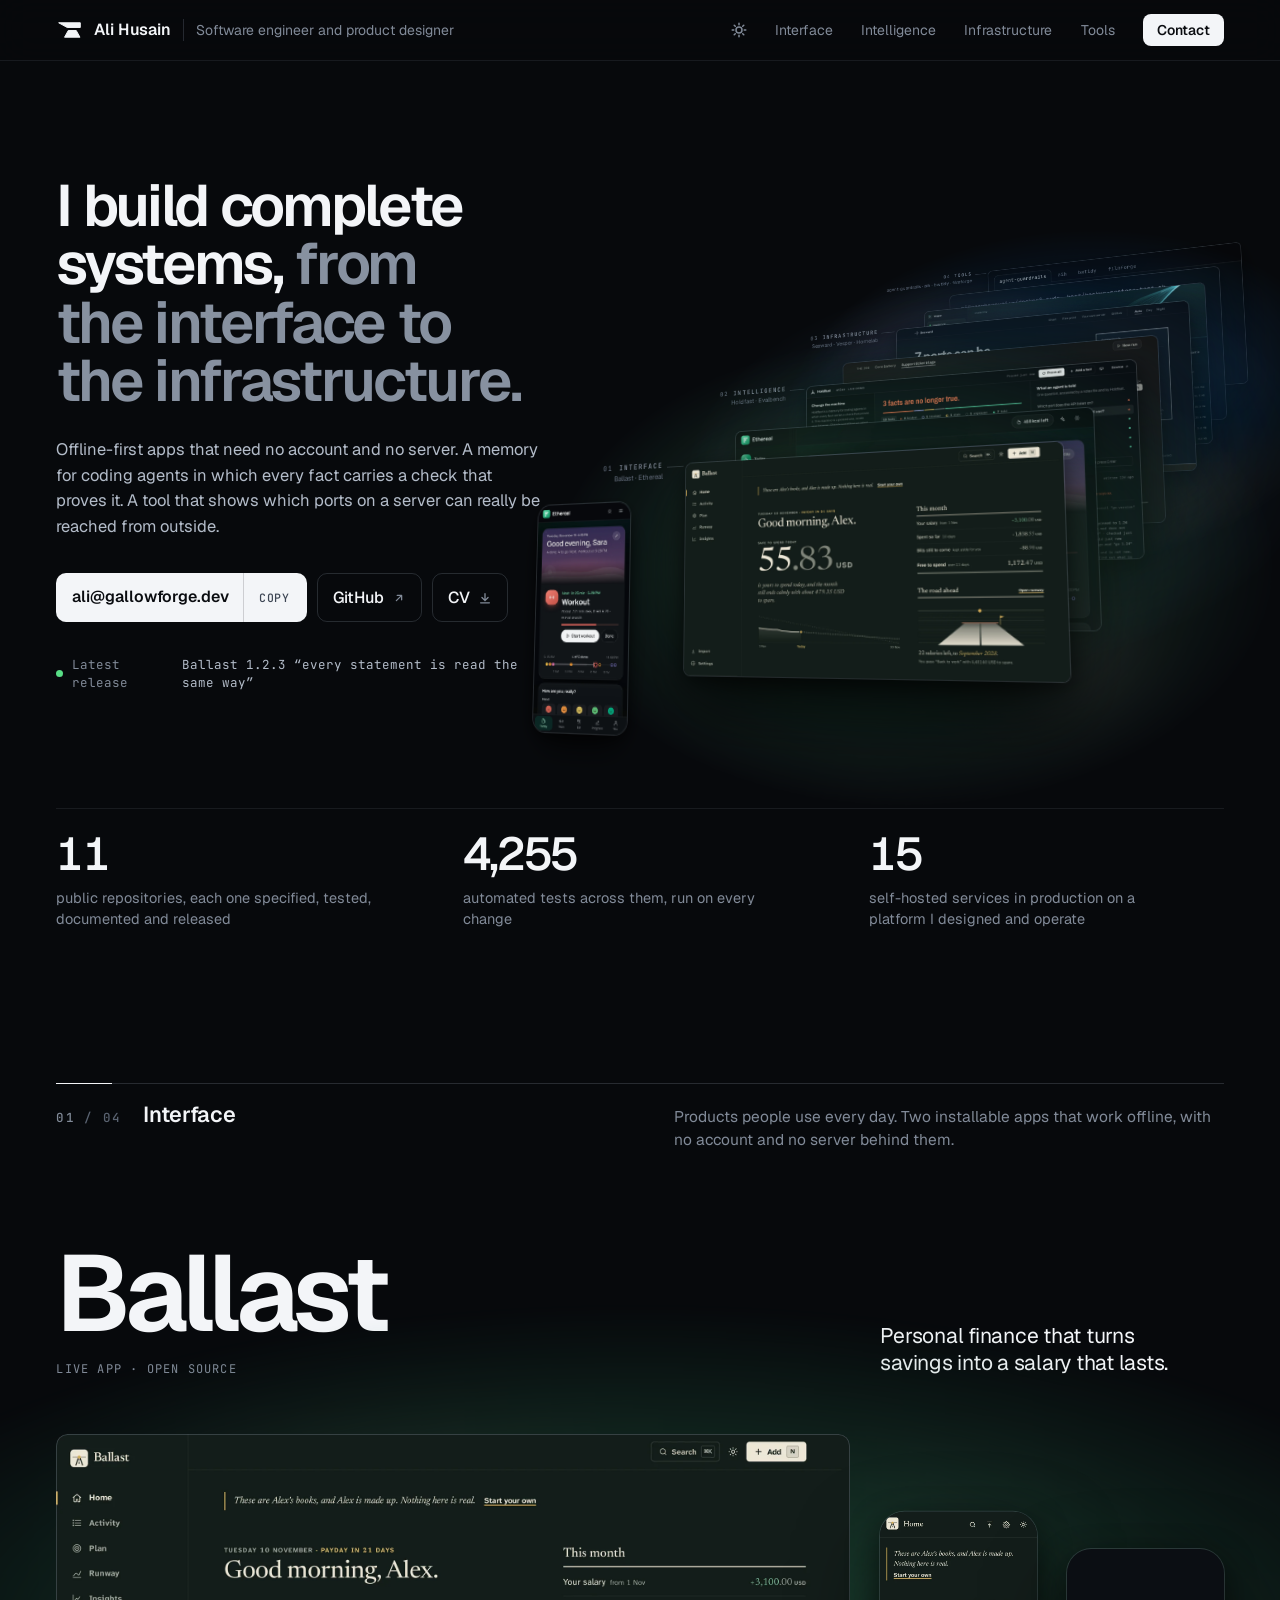
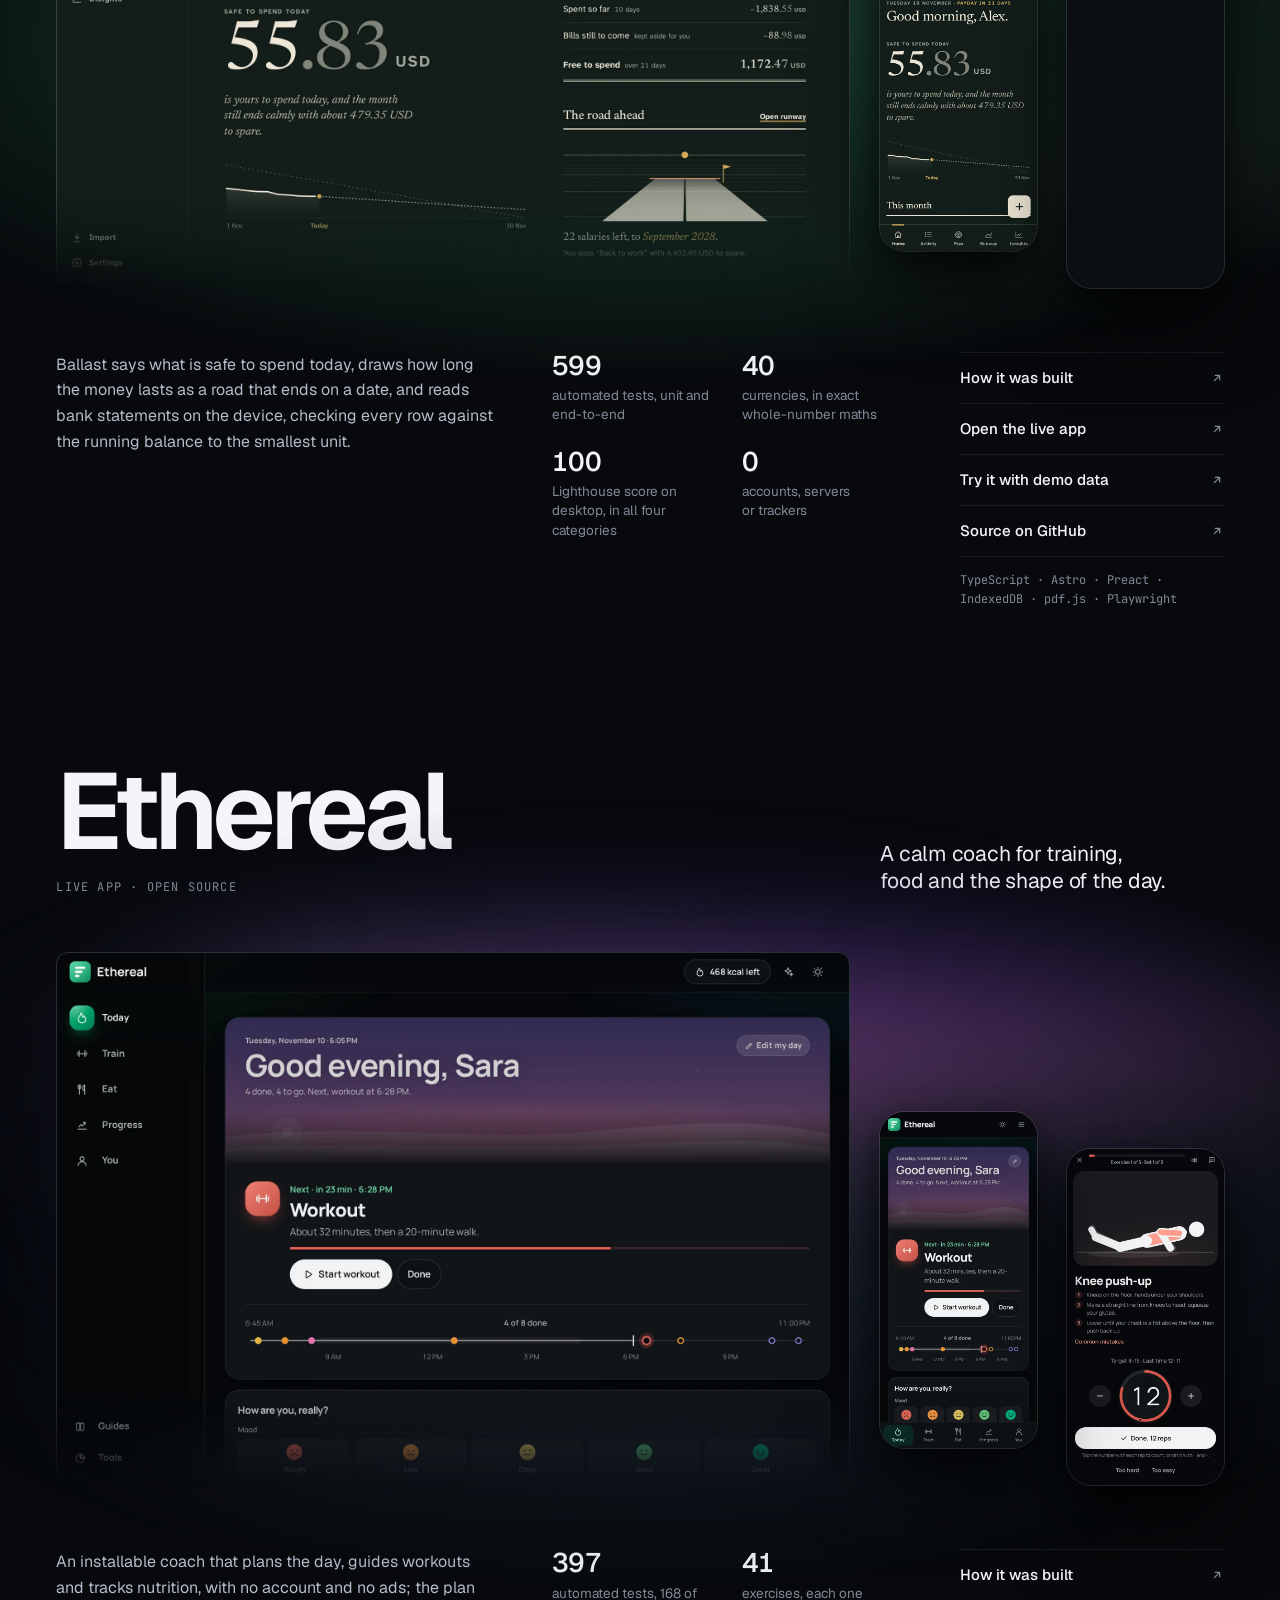
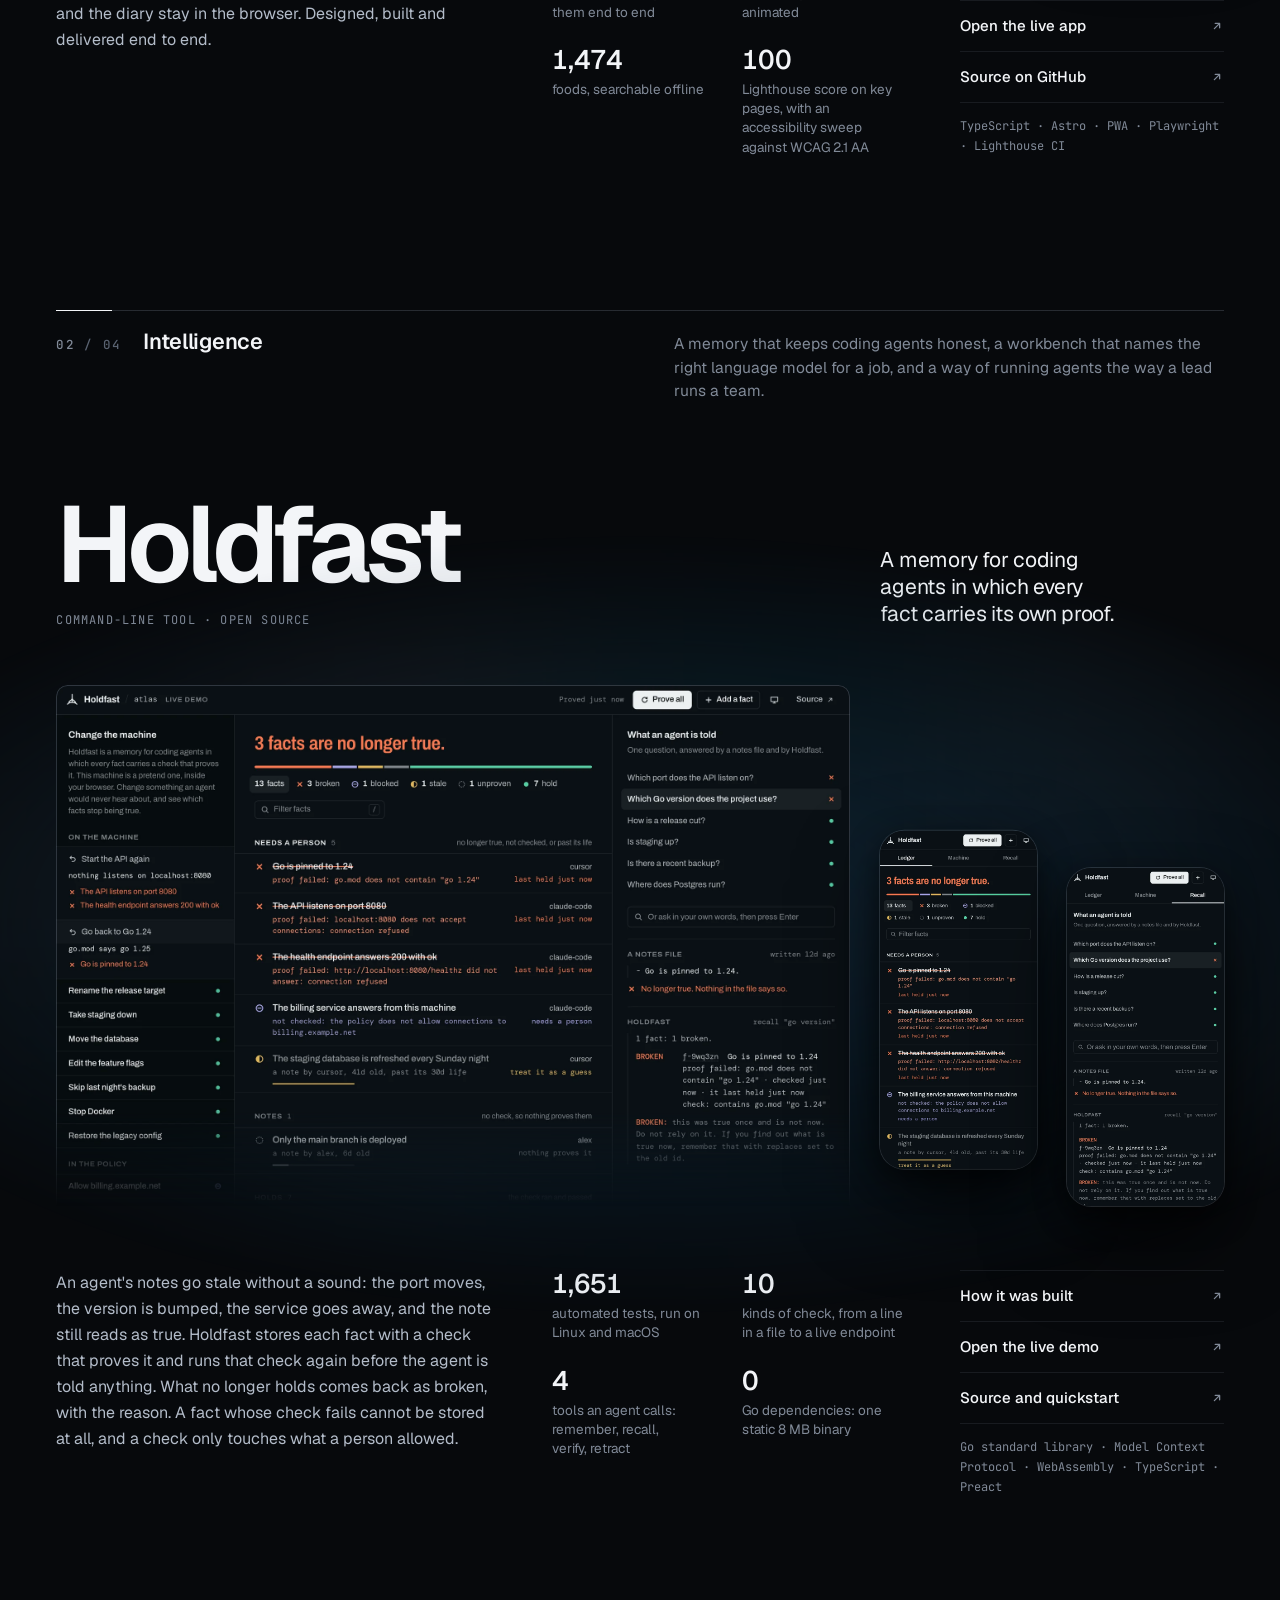
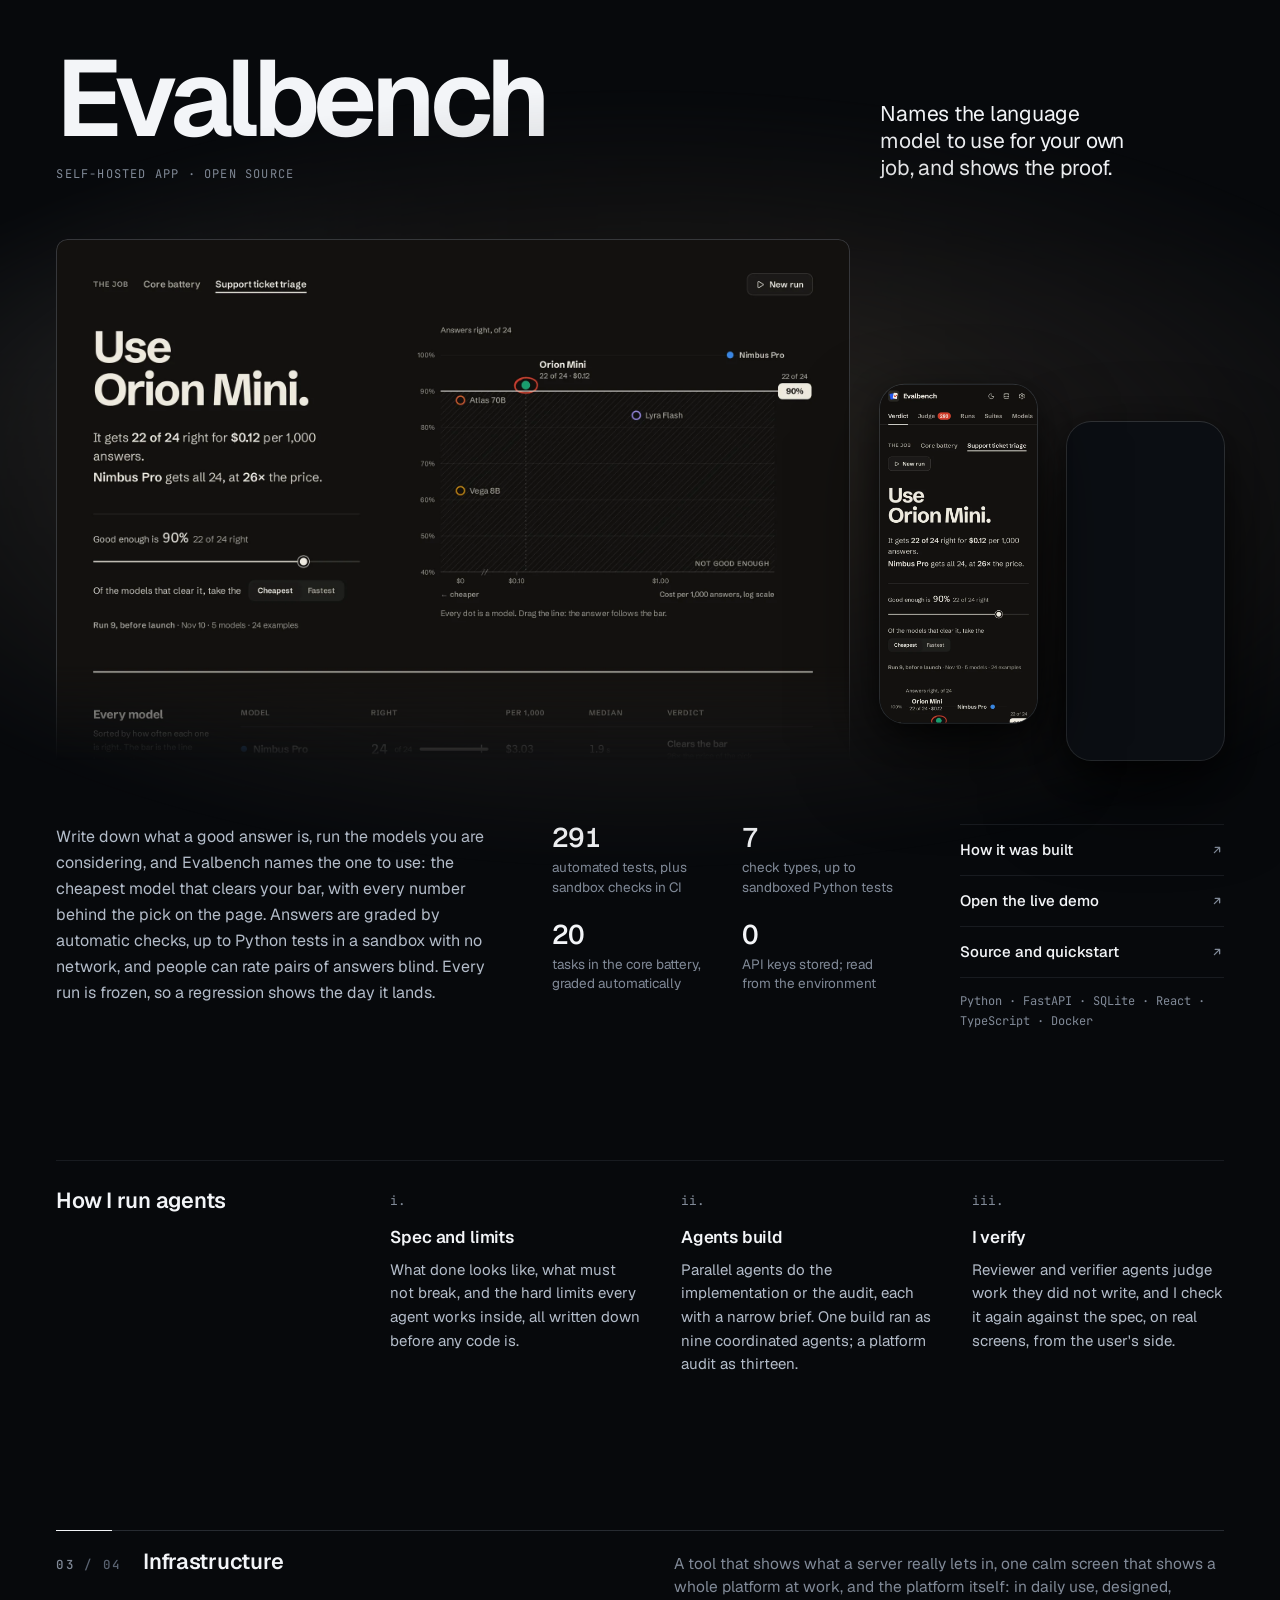
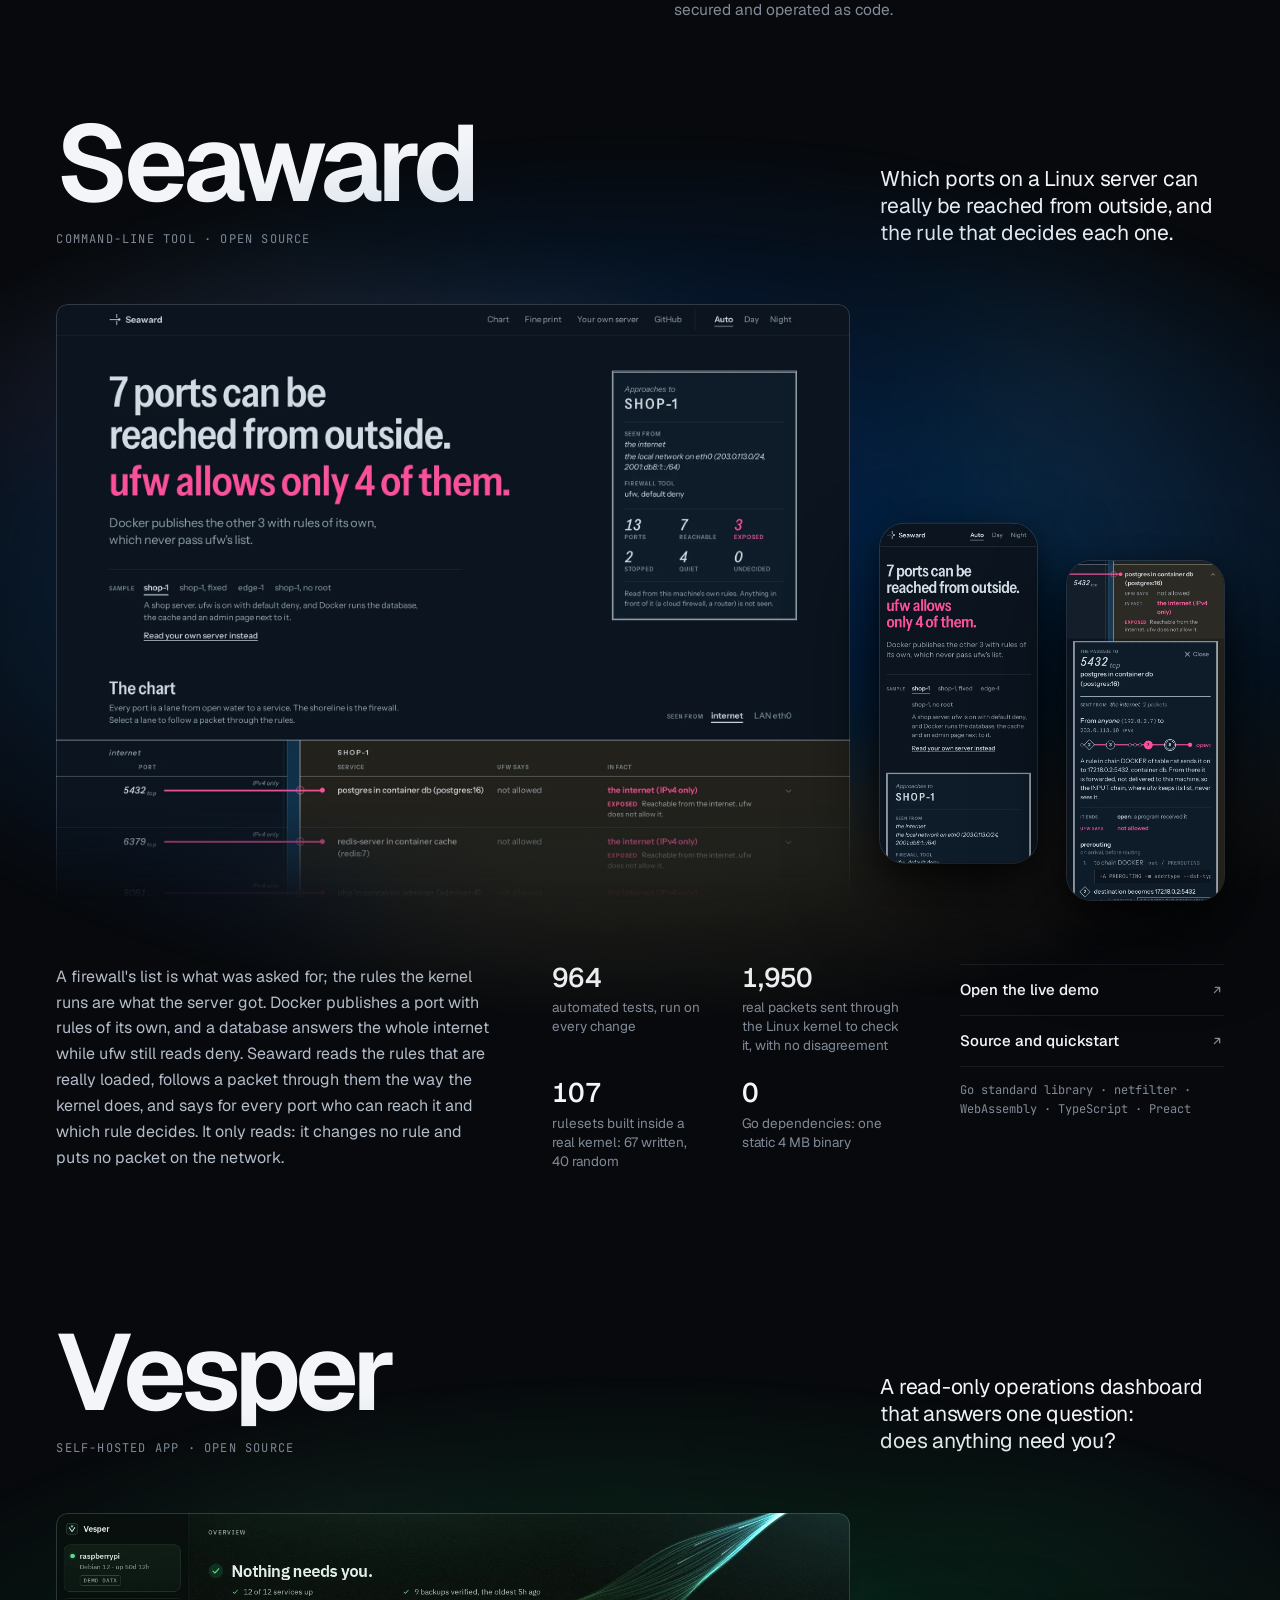
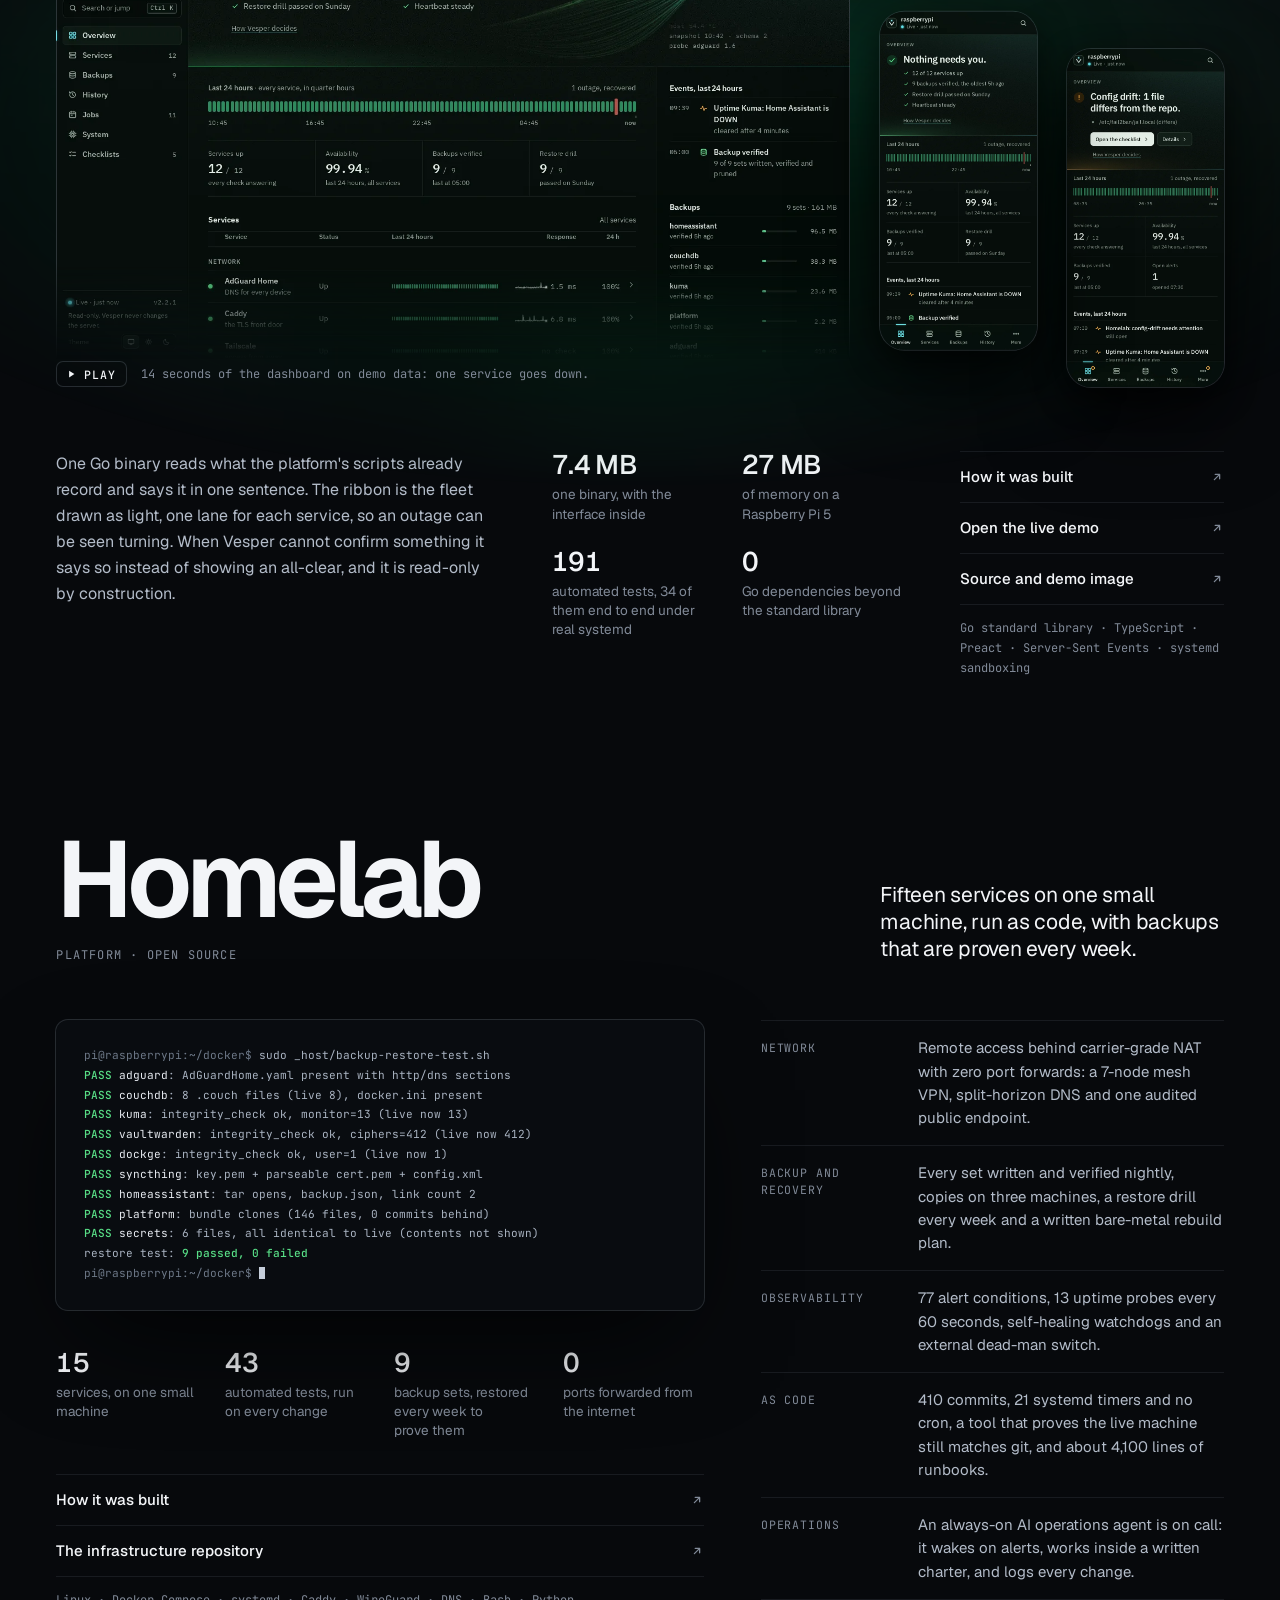
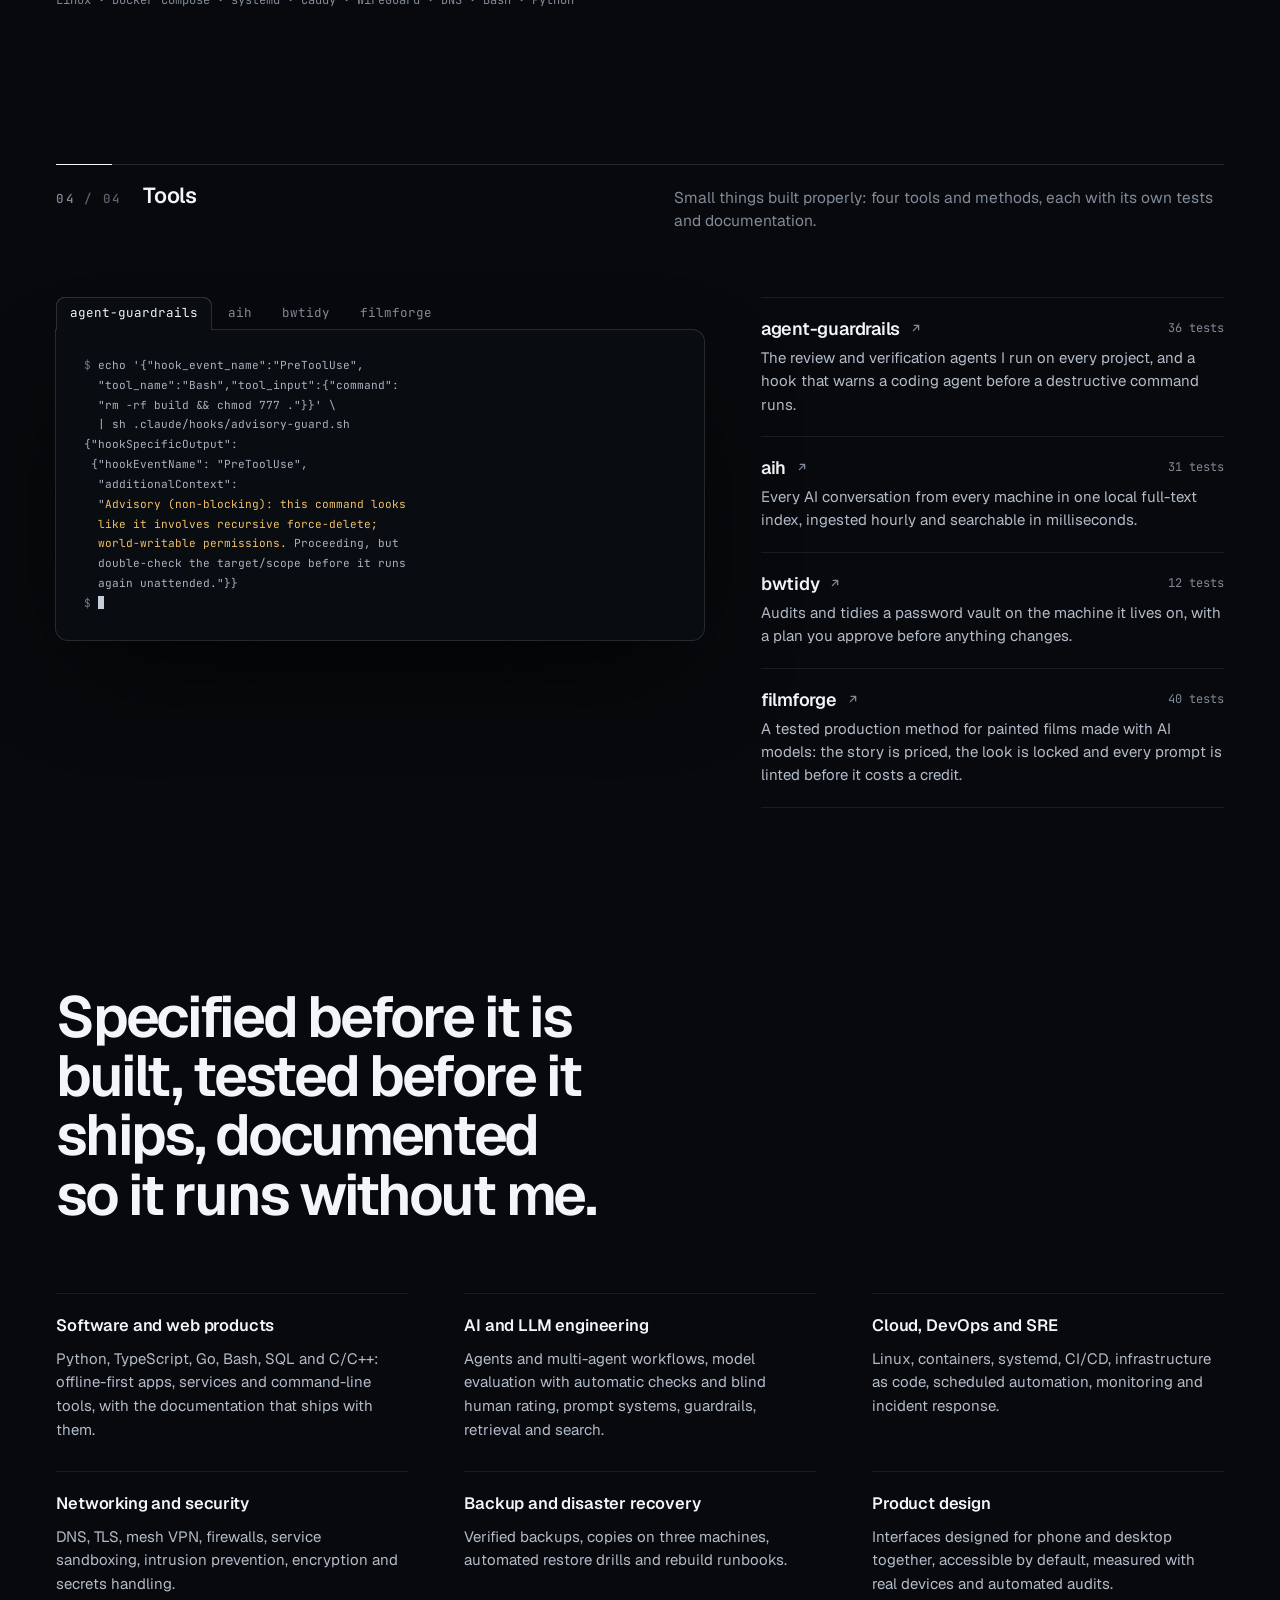
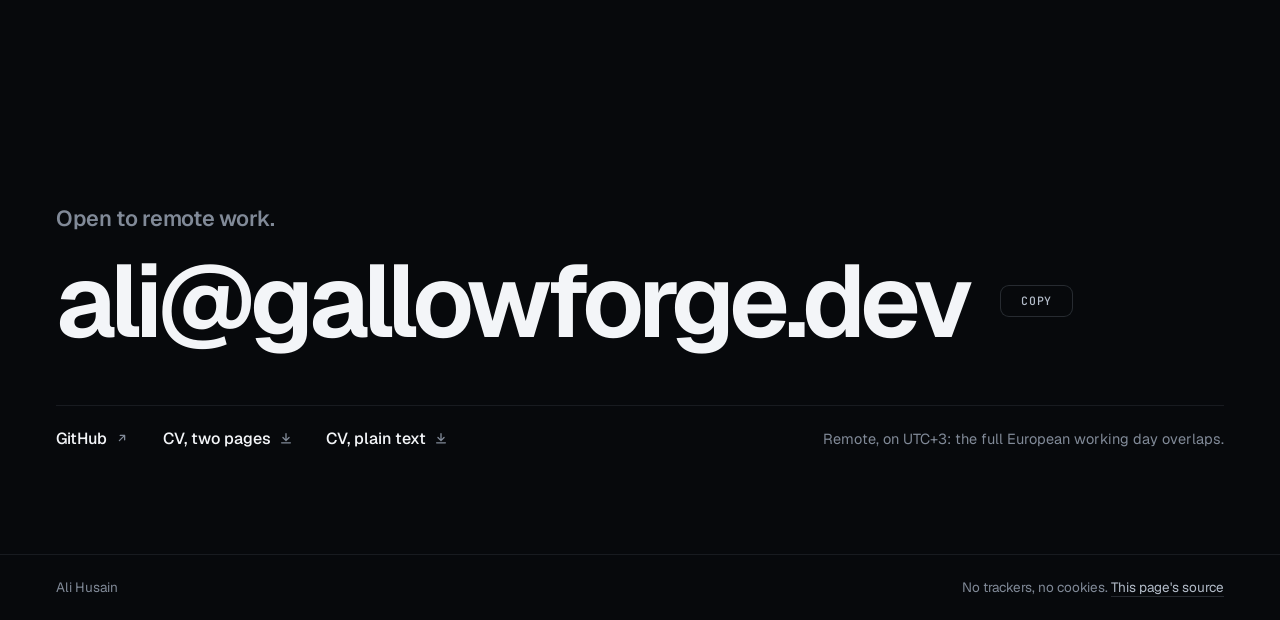
==== index.html @ 5d37af7f "The name in the bar goes to the very top, and home from a project page It pointed at the bar itself," ====
<!doctype html>
<html lang="en">
<head>
<meta charset="utf-8">
<meta name="viewport" content="width=device-width, initial-scale=1, viewport-fit=cover">
<title>Ali Husain · Software engineer and product designer</title>
<meta name="description" content="I build complete systems, from the interface to the infrastructure: offline-first apps, a memory that keeps coding agents honest, and a tool that shows what a server exposes.">
<meta name="author" content="Ali Husain">
<meta name="color-scheme" content="dark">
<meta name="theme-color" content="#07090c">
<script>try{if(localStorage.getItem("portfolio:theme")==="light"){var d=document;d.documentElement.setAttribute("data-theme","light");d.querySelector('meta[name="color-scheme"]').content="light";d.querySelector('meta[name="theme-color"]').content="#f6f7f9"}}catch(e){}</script>
<link rel="canonical" href="https://gallowforge.github.io/">
<meta property="og:type" content="website">
<meta property="og:title" content="Ali Husain · Software engineer and product designer">
<meta property="og:description" content="I build complete systems, from the interface to the infrastructure: offline-first apps, a memory that keeps coding agents honest, and a tool that shows what a server exposes.">
<meta property="og:url" content="https://gallowforge.github.io/">
<meta property="og:image" content="https://gallowforge.github.io/assets/og.png?v=7e9b40e201">
<meta property="og:image:width" content="1200">
<meta property="og:image:height" content="630">
<meta property="og:image:alt" content="Ali Husain. I build complete systems, from the interface to the infrastructure.">
<meta name="twitter:card" content="summary_large_image">
<link rel="icon" href="assets/favicon.svg" type="image/svg+xml">
<link rel="preload" href="assets/fonts/geist.woff2" as="font" type="font/woff2" crossorigin>
<link rel="stylesheet" href="assets/style.css?v=203313a43e">
<link rel="stylesheet" href="assets/next.css?v=eb42c21e31">
<noscript><style>.theme-toggle { display: none; }</style></noscript>
</head>
<body>
<a class="skip" href="#main">Skip to content</a>

<header class="top">
  <div class="wrap top-in">
    <a class="brand" href="#top" aria-label="Ali Husain, back to top">
      <svg class="mark" viewBox="0 0 64 64" aria-hidden="true"><path d="M6.6 14.2H59.8V25.8H27.6Z"/><path d="M30.2 33.2H49.8L59 49.8H21Z"/></svg>
      <span class="brand-name">Ali Husain</span>
      <span class="brand-role">Software engineer and product designer</span>
    </a>
    <button class="theme-toggle" type="button" data-theme-switch aria-label="Switch to light theme">
      <svg class="i i-sun" viewBox="0 0 16 16" aria-hidden="true"><circle cx="8" cy="8" r="3"/><path d="M8 1.2v1.6M8 13.2v1.6M1.2 8h1.6M13.2 8h1.6M3.2 3.2l1.1 1.1M11.7 11.7l1.1 1.1M3.2 12.8l1.1-1.1M11.7 4.3l1.1-1.1"/></svg>
      <svg class="i i-moon" viewBox="0 0 16 16" aria-hidden="true"><path d="M13.8 9.1A6 6 0 1 1 6.9 2.2a4.7 4.7 0 0 0 6.9 6.9z"/></svg>
    </button>
    <nav aria-label="Sections">
      <ul>
        <li><a href="#interface" data-spy="interface">Interface</a></li>
        <li><a href="#intelligence" data-spy="intelligence">Intelligence</a></li>
        <li><a href="#infrastructure" data-spy="infrastructure">Infrastructure</a></li>
        <li><a href="#tools" data-spy="tools">Tools</a></li>
        <li><a class="nav-cta" href="#contact">Contact</a></li>
      </ul>
    </nav>
  </div>
</header>

<main id="main">

<!-- ============ HERO: the stack, from the interface to the infrastructure ============ -->
<section class="hero" aria-labelledby="hero-h">
  <div class="wrap hero-in">
    <div class="hero-text">
      <h1 id="hero-h">I build complete systems, <span>from the interface to the infrastructure.</span></h1>
      <p class="hero-lede">Offline-first apps that need no account and no server. A memory for coding agents in which every fact carries a check that proves it. A tool that shows which ports on a server can really be reached from outside.</p>
      <div class="hero-cta">
        <span class="mail">
          <a class="mail-a" href="mailto:ali@gallowforge.dev">ali@gallowforge.dev</a>
          <button class="mail-copy" type="button" data-copy="ali@gallowforge.dev" aria-label="Copy the email address">Copy</button>
        </span>
        <a class="btn" href="https://github.com/gallowforge" rel="me">GitHub <svg class="i" viewBox="0 0 16 16" aria-hidden="true"><path d="M5 11 11 5M6 5h5v5"/></svg></a>
        <a class="btn" href="assets/Ali-Husain-CV.pdf">CV <svg class="i" viewBox="0 0 16 16" aria-hidden="true"><path d="M8 3v8M4.5 7.5 8 11l3.5-3.5M3 13.5h10"/></svg></a>
      </div>
      <a class="live" href="https://github.com/gallowforge/ballast/releases/tag/v1.2.3"><i aria-hidden="true"></i><span>Latest release</span> Ballast 1.2.3 “every statement is read the same way”</a>
    </div>

    <nav class="scene" aria-label="The work, layer by layer">
      <div class="stage">
        <div class="stack" id="stack">
          <a class="plane p0 s-ethereal" href="#ethereal" aria-label="Ethereal on a phone, in Interface"><div class="face face--phone"><img class="in-dark" loading="lazy" decoding="async" src="assets/img/ethereal-p.webp?v=ceb2b29b" width="600" height="1290" alt=""><img class="in-light" loading="lazy" decoding="async" src="assets/img/ethereal-p-light.webp?v=bf6f649c" width="600" height="1290" alt=""></div></a>
          <a class="plane s-ballast" href="#ballast" aria-label="Ballast, in Interface"><img class="amb" src="assets/img/ballast-glow.webp?v=aa9dd01e" alt=""><span class="tag"><span><b>01</b>Interface</span><small><span class="n-ballast">Ballast</span> · <span class="n-ethereal">Ethereal</span></small></span><div class="face"><img class="in-dark" loading="lazy" decoding="async" src="assets/img/ballast-d.webp?v=ced12d8e" width="1920" height="1096" alt=""><img class="in-light" loading="lazy" decoding="async" src="assets/img/ballast-d-light.webp?v=9e148e52" width="1920" height="1096" alt=""></div></a>
          <a class="plane s-ethereal co" href="#ethereal" aria-label="Ethereal, in Interface"><div class="face"><img class="in-dark" loading="lazy" decoding="async" src="assets/img/ethereal-d.webp?v=1019ef8c" width="1920" height="1290" alt=""><img class="in-light" loading="lazy" decoding="async" src="assets/img/ethereal-d-light.webp?v=d1efafaa" width="1920" height="1290" alt=""></div></a>
          <a class="plane s-holdfast" href="#holdfast" aria-label="Holdfast, in Intelligence"><img class="amb" src="assets/img/holdfast-glow.webp?v=8fce7fa0" alt=""><span class="tag"><span><b>02</b>Intelligence</span><small><span class="n-holdfast">Holdfast</span> · <span class="n-evalbench">Evalbench</span></small></span><div class="face"><img class="in-dark" loading="lazy" decoding="async" src="assets/img/holdfast-d.webp?v=2b997683" width="1920" height="1260" alt=""><img class="in-light" loading="lazy" decoding="async" src="assets/img/holdfast-d-light.webp?v=cedd9eeb" width="1920" height="1260" alt=""></div></a>
          <a class="plane s-evalbench co" href="#evalbench" aria-label="Evalbench, in Intelligence"><div class="face"><img class="in-dark" loading="lazy" decoding="async" src="assets/img/evalbench-d.webp?v=92c384b5" width="1920" height="1260" alt=""><img class="in-light" loading="lazy" decoding="async" src="assets/img/evalbench-d-light.webp?v=533d049a" width="1920" height="1260" alt=""></div></a>
          <a class="plane s-seaward" href="#seaward" aria-label="Seaward, in Infrastructure"><img class="amb" src="assets/img/seaward-glow.webp?v=add169b4" alt=""><span class="tag"><span><b>03</b>Infrastructure</span><small><span class="n-seaward">Seaward</span> · <span class="n-vesper">Vesper</span> · <span class="n-homelab">Homelab</span></small></span><div class="face"><img class="in-dark" loading="lazy" decoding="async" src="assets/img/seaward-d.webp?v=182743c9" width="1920" height="1440" alt=""><img class="in-light" loading="lazy" decoding="async" src="assets/img/seaward-d-light.webp?v=18a490bc" width="1920" height="1440" alt=""></div></a>
          <a class="plane s-vesper co" href="#vesper" aria-label="Vesper, in Infrastructure"><div class="face"><img class="in-dark" loading="lazy" decoding="async" src="assets/img/vesper-d.webp?v=477978fe" width="1920" height="1200" alt=""><img class="in-light" loading="lazy" decoding="async" src="assets/img/vesper-d-light.webp?v=fb8a474b" width="1920" height="1200" alt=""></div></a>
          <a class="plane s-homelab co" href="#homelab" aria-label="Homelab, in Infrastructure"><div class="face"><img class="in-dark" loading="lazy" decoding="async" src="assets/img/term-restore.webp?v=e88fb991" width="1400" height="842" alt=""><img class="in-light" loading="lazy" decoding="async" src="assets/img/term-restore-light.webp?v=d2506bf5" width="1400" height="842" alt=""></div></a>
          <a class="plane s-guard" href="#tools" aria-label="agent-guardrails, in Tools"><span class="tag"><span><b>04</b>Tools</span><small><span class="n-guard">agent-guardrails</span> · <span class="n-aih">aih</span> · <span class="n-bwtidy">bwtidy</span> · <span class="n-filmforge">filmforge</span></small></span><div class="face"><img class="in-dark" loading="lazy" decoding="async" src="assets/img/term-guard.webp?v=c4c593a4" width="1400" height="919" alt=""><img class="in-light" loading="lazy" decoding="async" src="assets/img/term-guard-light.webp?v=816e8286" width="1400" height="919" alt=""></div></a>
        </div>
      </div>
    </nav>
  </div>

  <div class="wrap">
    <dl class="proof">
      <div><dt>11</dt><dd>public repositories, each one specified, tested, documented and released</dd></div>
      <div><dt>4,255</dt><dd>automated tests across them, run on every change</dd></div>
      <div><dt>15</dt><dd>self-hosted services in production on a platform I designed and operate</dd></div>
    </dl>
  </div>
</section>

<!-- ============ 01 INTERFACE ============ -->
<section class="layer" id="interface" data-layer aria-labelledby="interface-h">
  <div class="wrap layer-head">
    <span class="layer-no">01</span>
    <h2 id="interface-h">Interface</h2>
    <p>Products people use every day. Two installable apps that work offline, with no account and no server behind them.</p>
  </div>

  <article class="room room--ballast" id="ballast" aria-labelledby="ballast-h">
    <div class="wrap">
      <header class="room-head">
        <div>
          <h3 id="ballast-h">Ballast</h3>
          <p class="room-kind">Live app · open source</p>
        </div>
        <p class="room-line">Personal finance that turns savings into a salary that lasts.</p>
      </header>
      <div class="set" data-rise>
        <img class="amb" src="assets/img/ballast-glow.webp?v=aa9dd01e" alt="" decoding="async">
        <figure class="win"><img class="in-dark" loading="lazy" decoding="async" src="assets/img/ballast-d.webp?v=ced12d8e" width="1920" height="1096" alt="Ballast on a desktop: 55.83 USD is safe to spend today, and the road ahead shows 22 salaries left."><img class="in-light" loading="lazy" decoding="async" src="assets/img/ballast-d-light.webp?v=9e148e52" width="1920" height="1096" alt="Ballast on a desktop: 55.83 USD is safe to spend today, and the road ahead shows 22 salaries left."></figure>
        <figure class="phone"><img class="in-dark" loading="lazy" decoding="async" src="assets/img/ballast-p.webp?v=43f23c62" width="600" height="1298" alt="Ballast on a phone, showing what is safe to spend today."><img class="in-light" loading="lazy" decoding="async" src="assets/img/ballast-p-light.webp?v=492a6c83" width="600" height="1298" alt="Ballast on a phone, showing what is safe to spend today."></figure>
        <figure class="phone phone--b"><img class="in-dark" loading="lazy" decoding="async" src="assets/img/ballast-p2.webp?v=3866ca0a" width="600" height="1298" alt="Ballast's runway on a phone: the savings drawn as a road that ends in September 2028."><img class="in-light" loading="lazy" decoding="async" src="assets/img/ballast-p2-light.webp?v=98807885" width="600" height="1298" alt="Ballast's runway on a phone: the savings drawn as a road that ends in September 2028."></figure>
      </div>
      <div class="room-foot" data-rise>
        <p class="room-body">Ballast says what is safe to spend today, draws how long the money lasts as a road that ends on a date, and reads bank statements on the device, checking every row against the running balance to the smallest unit.</p>
        <dl class="figs">
          <div><dt>599</dt><dd>automated tests, unit and end-to-end</dd></div>
          <div><dt>40</dt><dd>currencies, in exact whole-number maths</dd></div>
          <div><dt>100</dt><dd>Lighthouse score on desktop, in all four categories</dd></div>
          <div><dt>0</dt><dd>accounts, servers or trackers</dd></div>
        </dl>
        <ul class="links">
          <li><a href="work/ballast/">How it was built <svg class="i" viewBox="0 0 16 16" aria-hidden="true"><path d="M5 11 11 5M6 5h5v5"/></svg></a></li>
          <li><a href="https://gallowforge.github.io/ballast/">Open the live app <svg class="i" viewBox="0 0 16 16" aria-hidden="true"><path d="M5 11 11 5M6 5h5v5"/></svg></a></li>
          <li><a href="https://gallowforge.github.io/ballast/home/?demo=1">Try it with demo data <svg class="i" viewBox="0 0 16 16" aria-hidden="true"><path d="M5 11 11 5M6 5h5v5"/></svg></a></li>
          <li><a href="https://github.com/gallowforge/ballast">Source on GitHub <svg class="i" viewBox="0 0 16 16" aria-hidden="true"><path d="M5 11 11 5M6 5h5v5"/></svg></a></li>
          <li class="stack-line">TypeScript · Astro · Preact · IndexedDB · pdf.js · Playwright</li>
        </ul>
      </div>
    </div>
  </article>

  <article class="room room--ethereal" id="ethereal" aria-labelledby="ethereal-h">
    <div class="wrap">
      <header class="room-head">
        <div>
          <h3 id="ethereal-h">Ethereal</h3>
          <p class="room-kind">Live app · open source</p>
        </div>
        <p class="room-line">A calm coach for training, food and the shape of the day.</p>
      </header>
      <div class="set" data-rise>
        <img class="amb" src="assets/img/ethereal-glow.webp?v=bee8cf75" alt="" decoding="async">
        <figure class="win"><img class="in-dark" loading="lazy" decoding="async" src="assets/img/ethereal-d.webp?v=1019ef8c" width="1920" height="1290" alt="Ethereal on a desktop: the day as a timeline, with the next workout due in 23 minutes."><img class="in-light" loading="lazy" decoding="async" src="assets/img/ethereal-d-light.webp?v=d1efafaa" width="1920" height="1290" alt="Ethereal on a desktop: the day as a timeline, with the next workout due in 23 minutes."></figure>
        <figure class="phone phone--b"><img class="in-dark" loading="lazy" decoding="async" src="assets/img/ethereal-p2.webp?v=b74aaead" width="600" height="1290" alt="Ethereal's guided workout player on a phone."><img class="in-light" loading="lazy" decoding="async" src="assets/img/ethereal-p2-light.webp?v=6a6df539" width="600" height="1290" alt="Ethereal's guided workout player on a phone."></figure>
        <figure class="phone"><img class="in-dark" loading="lazy" decoding="async" src="assets/img/ethereal-p.webp?v=ceb2b29b" width="600" height="1290" alt="Ethereal's Today screen on a phone."><img class="in-light" loading="lazy" decoding="async" src="assets/img/ethereal-p-light.webp?v=bf6f649c" width="600" height="1290" alt="Ethereal's Today screen on a phone."></figure>
      </div>
      <div class="room-foot" data-rise>
        <p class="room-body">An installable coach that plans the day, guides workouts and tracks nutrition, with no account and no ads; the plan and the diary stay in the browser. Designed, built and delivered end to end.</p>
        <dl class="figs">
          <div><dt>397</dt><dd>automated tests, 168 of them end to end</dd></div>
          <div><dt>41</dt><dd>exercises, each one animated</dd></div>
          <div><dt>1,474</dt><dd>foods, searchable offline</dd></div>
          <div><dt>100</dt><dd>Lighthouse score on key pages, with an accessibility sweep against WCAG 2.1 AA</dd></div>
        </dl>
        <ul class="links">
          <li><a href="work/ethereal/">How it was built <svg class="i" viewBox="0 0 16 16" aria-hidden="true"><path d="M5 11 11 5M6 5h5v5"/></svg></a></li>
          <li><a href="https://gallowforge.github.io/Ethereal/">Open the live app <svg class="i" viewBox="0 0 16 16" aria-hidden="true"><path d="M5 11 11 5M6 5h5v5"/></svg></a></li>
          <li><a href="https://github.com/gallowforge/Ethereal">Source on GitHub <svg class="i" viewBox="0 0 16 16" aria-hidden="true"><path d="M5 11 11 5M6 5h5v5"/></svg></a></li>
          <li class="stack-line">TypeScript · Astro · PWA · Playwright · Lighthouse CI</li>
        </ul>
      </div>
    </div>
  </article>
</section>

<!-- ============ 02 INTELLIGENCE ============ -->
<section class="layer" id="intelligence" data-layer aria-labelledby="intelligence-h">
  <div class="wrap layer-head">
    <span class="layer-no">02</span>
    <h2 id="intelligence-h">Intelligence</h2>
    <p>A memory that keeps coding agents honest, a workbench that names the right language model for a job, and a way of running agents the way a lead runs a team.</p>
  </div>

  <article class="room room--holdfast" id="holdfast" aria-labelledby="holdfast-h">
    <div class="wrap">
      <header class="room-head">
        <div>
          <h3 id="holdfast-h">Holdfast</h3>
          <p class="room-kind">Command-line tool · open source</p>
        </div>
        <p class="room-line">A memory for coding agents in which every fact carries its own proof.</p>
      </header>
      <div class="set" data-rise>
        <img class="amb" src="assets/img/holdfast-glow.webp?v=8fce7fa0" alt="" decoding="async">
        <figure class="win"><img class="in-dark" loading="lazy" decoding="async" src="assets/img/holdfast-d.webp?v=2b997683" width="1920" height="1260" alt="Holdfast's ledger after two changes to the machine: three facts are no longer true, each with the proof that failed, and the answer an agent is given beside the stale notes file."><img class="in-light" loading="lazy" decoding="async" src="assets/img/holdfast-d-light.webp?v=cedd9eeb" width="1920" height="1260" alt="Holdfast's ledger after two changes to the machine: three facts are no longer true, each with the proof that failed, and the answer an agent is given beside the stale notes file."></figure>
        <figure class="phone"><img class="in-dark" loading="lazy" decoding="async" src="assets/img/holdfast-p.webp?v=63d13029" width="600" height="1298" alt="Holdfast's ledger on a phone: three broken facts, each struck through with the reason."><img class="in-light" loading="lazy" decoding="async" src="assets/img/holdfast-p-light.webp?v=94909b67" width="600" height="1298" alt="Holdfast's ledger on a phone: three broken facts, each struck through with the reason."></figure>
        <figure class="phone phone--b"><img class="in-dark" loading="lazy" decoding="async" src="assets/img/holdfast-p2.webp?v=468bf28a" width="600" height="1298" alt="Recall on a phone: a notes file still says Go is pinned to 1.24, and Holdfast answers that the fact is broken."><img class="in-light" loading="lazy" decoding="async" src="assets/img/holdfast-p2-light.webp?v=10c350dc" width="600" height="1298" alt="Recall on a phone: a notes file still says Go is pinned to 1.24, and Holdfast answers that the fact is broken."></figure>
      </div>
      <div class="room-foot" data-rise>
        <p class="room-body">An agent's notes go stale without a sound: the port moves, the version is bumped, the service goes away, and the note still reads as true. Holdfast stores each fact with a check that proves it and runs that check again before the agent is told anything. What no longer holds comes back as broken, with the reason. A fact whose check fails cannot be stored at all, and a check only touches what a person allowed.</p>
        <dl class="figs">
          <div><dt>1,651</dt><dd>automated tests, run on Linux and macOS</dd></div>
          <div><dt>10</dt><dd>kinds of check, from a line in a file to a live endpoint</dd></div>
          <div><dt>4</dt><dd>tools an agent calls: remember, recall, verify, retract</dd></div>
          <div><dt>0</dt><dd>Go dependencies: one static 8&nbsp;MB binary</dd></div>
        </dl>
        <ul class="links">
          <li><a href="work/holdfast/">How it was built <svg class="i" viewBox="0 0 16 16" aria-hidden="true"><path d="M5 11 11 5M6 5h5v5"/></svg></a></li>
          <li><a href="https://gallowforge.github.io/holdfast/">Open the live demo <svg class="i" viewBox="0 0 16 16" aria-hidden="true"><path d="M5 11 11 5M6 5h5v5"/></svg></a></li>
          <li><a href="https://github.com/gallowforge/holdfast">Source and quickstart <svg class="i" viewBox="0 0 16 16" aria-hidden="true"><path d="M5 11 11 5M6 5h5v5"/></svg></a></li>
          <li class="stack-line">Go standard library · Model Context Protocol · WebAssembly · TypeScript · Preact</li>
        </ul>
      </div>
    </div>
  </article>

  <article class="room room--evalbench" id="evalbench" aria-labelledby="evalbench-h">
    <div class="wrap">
      <header class="room-head">
        <div>
          <h3 id="evalbench-h">Evalbench</h3>
          <p class="room-kind">Self-hosted app · open source</p>
        </div>
        <p class="room-line">Names the language model to use for your own job, and shows the proof.</p>
      </header>
      <div class="set" data-rise>
        <img class="amb" src="assets/img/evalbench-glow.webp?v=0ce3ce37" alt="" decoding="async">
        <figure class="win"><img class="in-dark" loading="lazy" decoding="async" src="assets/img/evalbench-d.webp?v=92c384b5" width="1920" height="1260" alt="Evalbench's verdict page: Use Orion Mini. It gets 22 of 24 right for $0.12 per 1,000 answers, with five models plotted against the bar."><img class="in-light" loading="lazy" decoding="async" src="assets/img/evalbench-d-light.webp?v=533d049a" width="1920" height="1260" alt="Evalbench's verdict page: Use Orion Mini. It gets 22 of 24 right for $0.12 per 1,000 answers, with five models plotted against the bar."></figure>
        <figure class="phone phone--b"><img class="in-dark" loading="lazy" decoding="async" src="assets/img/evalbench-p.webp?v=609a479e" width="600" height="1298" alt="Blind judging on a phone: an answer scored on the job's rubric, with nothing that names the model."><img class="in-light" loading="lazy" decoding="async" src="assets/img/evalbench-p-light.webp?v=e08ce64c" width="600" height="1298" alt="Blind judging on a phone: an answer scored on the job's rubric, with nothing that names the model."></figure>
        <figure class="phone"><img class="in-dark" loading="lazy" decoding="async" src="assets/img/evalbench-p2.webp?v=a2374d42" width="600" height="1298" alt="The verdict on a phone: Use Orion Mini, and the bar it had to clear."><img class="in-light" loading="lazy" decoding="async" src="assets/img/evalbench-p2-light.webp?v=1f6218af" width="600" height="1298" alt="The verdict on a phone: Use Orion Mini, and the bar it had to clear."></figure>
      </div>
      <div class="room-foot" data-rise>
        <p class="room-body">Write down what a good answer is, run the models you are considering, and Evalbench names the one to use: the cheapest model that clears your bar, with every number behind the pick on the page. Answers are graded by automatic checks, up to Python tests in a sandbox with no network, and people can rate pairs of answers blind. Every run is frozen, so a regression shows the day it lands.</p>
        <dl class="figs">
          <div><dt>291</dt><dd>automated tests, plus sandbox checks in CI</dd></div>
          <div><dt>7</dt><dd>check types, up to sandboxed Python tests</dd></div>
          <div><dt>20</dt><dd>tasks in the core battery, graded automatically</dd></div>
          <div><dt>0</dt><dd>API keys stored; read from the environment</dd></div>
        </dl>
        <ul class="links">
          <li><a href="work/evalbench/">How it was built <svg class="i" viewBox="0 0 16 16" aria-hidden="true"><path d="M5 11 11 5M6 5h5v5"/></svg></a></li>
          <li><a href="https://gallowforge.github.io/evalbench/">Open the live demo <svg class="i" viewBox="0 0 16 16" aria-hidden="true"><path d="M5 11 11 5M6 5h5v5"/></svg></a></li>
          <li><a href="https://github.com/gallowforge/evalbench">Source and quickstart <svg class="i" viewBox="0 0 16 16" aria-hidden="true"><path d="M5 11 11 5M6 5h5v5"/></svg></a></li>
          <li class="stack-line">Python · FastAPI · SQLite · React · TypeScript · Docker</li>
        </ul>
      </div>
    </div>
  </article>

  <div class="wrap">
    <div class="method" data-rise aria-labelledby="agents-h">
      <h3 id="agents-h">How I run agents</h3>
      <ol>
        <li><span>i.</span><h4>Spec and limits</h4><p>What done looks like, what must not break, and the hard limits every agent works inside, all written down before any code is.</p></li>
        <li><span>ii.</span><h4>Agents build</h4><p>Parallel agents do the implementation or the audit, each with a narrow brief. One build ran as nine coordinated agents; a platform audit as thirteen.</p></li>
        <li><span>iii.</span><h4>I verify</h4><p>Reviewer and verifier agents judge work they did not write, and I check it again against the spec, on real screens, from the user's side.</p></li>
      </ol>
    </div>
  </div>
</section>

<!-- ============ 03 INFRASTRUCTURE ============ -->
<section class="layer" id="infrastructure" data-layer aria-labelledby="infrastructure-h">
  <div class="wrap layer-head">
    <span class="layer-no">03</span>
    <h2 id="infrastructure-h">Infrastructure</h2>
    <p>A tool that shows what a server really lets in, one calm screen that shows a whole platform at work, and the platform itself: in daily use, designed, secured and operated as code.</p>
  </div>

  <article class="room room--seaward" id="seaward" aria-labelledby="seaward-h">
    <div class="wrap">
      <header class="room-head">
        <div>
          <h3 id="seaward-h">Seaward</h3>
          <p class="room-kind">Command-line tool · open source</p>
        </div>
        <p class="room-line">Which ports on a Linux server can really be reached from outside, and the rule that decides each one.</p>
      </header>
      <div class="set" data-rise>
        <img class="amb" src="assets/img/seaward-glow.webp?v=add169b4" alt="" decoding="async">
        <figure class="win"><img class="in-dark" loading="lazy" decoding="async" src="assets/img/seaward-d.webp?v=182743c9" width="1920" height="1440" alt="Seaward's chart of a sample shop server: seven ports can be reached from outside and ufw allows only four of them. The three container ports are drawn as lanes that cross the firewall's shoreline."><img class="in-light" loading="lazy" decoding="async" src="assets/img/seaward-d-light.webp?v=18a490bc" width="1920" height="1440" alt="Seaward's chart of a sample shop server: seven ports can be reached from outside and ufw allows only four of them. The three container ports are drawn as lanes that cross the firewall's shoreline."></figure>
        <figure class="phone"><img class="in-dark" loading="lazy" decoding="async" src="assets/img/seaward-p.webp?v=d9106410" width="600" height="1298" alt="Seaward on a phone: 7 ports can be reached from outside, ufw allows only 4 of them."><img class="in-light" loading="lazy" decoding="async" src="assets/img/seaward-p-light.webp?v=fd90267c" width="600" height="1298" alt="Seaward on a phone: 7 ports can be reached from outside, ufw allows only 4 of them."></figure>
        <figure class="phone phone--b"><img class="in-dark" loading="lazy" decoding="async" src="assets/img/seaward-p2.webp?v=6c03ac15" width="600" height="1298" alt="The passage to port 5432 on a phone: one packet followed rule by rule to the rule that lets it through."><img class="in-light" loading="lazy" decoding="async" src="assets/img/seaward-p2-light.webp?v=66329408" width="600" height="1298" alt="The passage to port 5432 on a phone: one packet followed rule by rule to the rule that lets it through."></figure>
      </div>
      <div class="room-foot" data-rise>
        <p class="room-body">A firewall's list is what was asked for; the rules the kernel runs are what the server got. Docker publishes a port with rules of its own, and a database answers the whole internet while ufw still reads deny. Seaward reads the rules that are really loaded, follows a packet through them the way the kernel does, and says for every port who can reach it and which rule decides. It only reads: it changes no rule and puts no packet on the network.</p>
        <dl class="figs">
          <div><dt>964</dt><dd>automated tests, run on every change</dd></div>
          <div><dt>1,950</dt><dd>real packets sent through the Linux kernel to check it, with no disagreement</dd></div>
          <div><dt>107</dt><dd>rulesets built inside a real kernel: 67 written, 40 random</dd></div>
          <div><dt>0</dt><dd>Go dependencies: one static 4&nbsp;MB binary</dd></div>
        </dl>
        <ul class="links">
          <li><a href="https://gallowforge.github.io/seaward/">Open the live demo <svg class="i" viewBox="0 0 16 16" aria-hidden="true"><path d="M5 11 11 5M6 5h5v5"/></svg></a></li>
          <li><a href="https://github.com/gallowforge/seaward">Source and quickstart <svg class="i" viewBox="0 0 16 16" aria-hidden="true"><path d="M5 11 11 5M6 5h5v5"/></svg></a></li>
          <li class="stack-line">Go standard library · netfilter · WebAssembly · TypeScript · Preact</li>
        </ul>
      </div>
    </div>
  </article>

  <article class="room room--vesper" id="vesper" aria-labelledby="vesper-h">
    <div class="wrap">
      <header class="room-head">
        <div>
          <h3 id="vesper-h">Vesper</h3>
          <p class="room-kind">Self-hosted app · open source</p>
        </div>
        <p class="room-line">A read-only operations dashboard that answers one question: does anything need you?</p>
      </header>
      <div class="set set--video" data-rise>
        <img class="amb" src="assets/img/vesper-glow.webp?v=f0727fa6" alt="" decoding="async">
        <div class="win-col">
          <figure class="win">
            <video class="in-dark" muted loop playsinline preload="none" poster="assets/img/vesper-live-poster.webp?v=01320f9a" width="1440" height="810" aria-label="Vesper live: the answer turns from “Nothing needs you” to “Home Assistant is down” and one lane of the ribbon turns red.">
              <source src="assets/img/vesper-live.mp4?v=387dc35e" type="video/mp4">
            </video><video class="in-light" muted loop playsinline preload="none" poster="assets/img/vesper-live-poster-light.webp?v=793a7b9e" width="1440" height="810" aria-label="Vesper live: the answer turns from “Nothing needs you” to “Home Assistant is down” and one lane of the ribbon turns red.">
              <source src="assets/img/vesper-live-light.mp4?v=3ca5af24" type="video/mp4">
            </video>
          </figure>
          <p class="vid-bar"><button class="vid" type="button" data-vid aria-label="Play the clip"><svg class="i" viewBox="0 0 16 16" aria-hidden="true"><path class="vid-play" d="M5.5 3.5v9l7-4.500z"/><path class="vid-pause" d="M5.500 3.500v9M10.500 3.500v9"/></svg><span>Play</span></button> 14 seconds of the dashboard on demo data: one service goes down.</p>
        </div>
        <figure class="phone phone--b"><img class="in-dark" loading="lazy" decoding="async" src="assets/img/vesper-p.webp?v=3e234f0d" width="600" height="1298" alt="Vesper on a phone when something needs attention: one file differs from the repository."><img class="in-light" loading="lazy" decoding="async" src="assets/img/vesper-p-light.webp?v=89219ca9" width="600" height="1298" alt="Vesper on a phone when something needs attention: one file differs from the repository."></figure>
        <figure class="phone"><img class="in-dark" loading="lazy" decoding="async" src="assets/img/vesper-p2.webp?v=24101469" width="600" height="1298" alt="Vesper on a phone: nothing needs you, 12 of 12 services up."><img class="in-light" loading="lazy" decoding="async" src="assets/img/vesper-p2-light.webp?v=ecda1a06" width="600" height="1298" alt="Vesper on a phone: nothing needs you, 12 of 12 services up."></figure>
      </div>
      <div class="room-foot" data-rise>
        <p class="room-body">One Go binary reads what the platform's scripts already record and says it in one sentence. The ribbon is the fleet drawn as light, one lane for each service, so an outage can be seen turning. When Vesper cannot confirm something it says so instead of showing an all-clear, and it is read-only by construction.</p>
        <dl class="figs">
          <div><dt>7.4 MB</dt><dd>one binary, with the interface inside</dd></div>
          <div><dt>27 MB</dt><dd>of memory on a Raspberry Pi&nbsp;5</dd></div>
          <div><dt>191</dt><dd>automated tests, 34 of them end to end under real systemd</dd></div>
          <div><dt>0</dt><dd>Go dependencies beyond the standard library</dd></div>
        </dl>
        <ul class="links">
          <li><a href="work/vesper/">How it was built <svg class="i" viewBox="0 0 16 16" aria-hidden="true"><path d="M5 11 11 5M6 5h5v5"/></svg></a></li>
          <li><a href="https://gallowforge.github.io/vesper/">Open the live demo <svg class="i" viewBox="0 0 16 16" aria-hidden="true"><path d="M5 11 11 5M6 5h5v5"/></svg></a></li>
          <li><a href="https://github.com/gallowforge/vesper">Source and demo image <svg class="i" viewBox="0 0 16 16" aria-hidden="true"><path d="M5 11 11 5M6 5h5v5"/></svg></a></li>
          <li class="stack-line">Go standard library · TypeScript · Preact · Server-Sent Events · systemd sandboxing</li>
        </ul>
      </div>
    </div>
  </article>

  <article class="room room--homelab" id="homelab" aria-labelledby="homelab-h">
    <div class="wrap">
      <header class="room-head">
        <div>
          <h3 id="homelab-h">Homelab</h3>
          <p class="room-kind">Platform · open source</p>
        </div>
        <p class="room-line">Fifteen services on one small machine, run as code, with backups that are proven every week.</p>
      </header>
      <div class="split" data-rise>
        <div class="split-main">
        <figure class="term" aria-label="The weekly restore drill, run by hand">
<pre><span class="l"><span class="t-p">pi@raspberrypi:~/docker$</span> sudo _host/backup-restore-test.sh</span><span class="l"><b>PASS</b> <i>adguard</i>: AdGuardHome.yaml present with http/dns sections</span><span class="l"><b>PASS</b> <i>couchdb</i>: 8 .couch files (live 8), docker.ini present</span><span class="l"><b>PASS</b> <i>kuma</i>: integrity_check ok, monitor=13 (live now 13)</span><span class="l"><b>PASS</b> <i>vaultwarden</i>: integrity_check ok, ciphers=412 (live now 412)</span><span class="l"><b>PASS</b> <i>dockge</i>: integrity_check ok, user=1 (live now 1)</span><span class="l"><b>PASS</b> <i>syncthing</i>: key.pem + parseable cert.pem + config.xml</span><span class="l"><b>PASS</b> <i>homeassistant</i>: tar opens, backup.json, link count 2</span><span class="l"><b>PASS</b> <i>platform</i>: bundle clones (146 files, 0 commits behind)</span><span class="l"><b>PASS</b> <i>secrets</i>: 6 files, all identical to live (contents not shown)</span><span class="l">restore test: <b>9 passed, 0 failed</b></span><span class="l"><span class="t-p">pi@raspberrypi:~/docker$</span> <span class="t-c"></span></span></pre>
        </figure>
        <dl class="figs figs--row">
          <div><dt>15</dt><dd>services, on one small machine</dd></div>
          <div><dt>43</dt><dd>automated tests, run on every change</dd></div>
          <div><dt>9</dt><dd>backup sets, restored every week to prove them</dd></div>
          <div><dt>0</dt><dd>ports forwarded from the internet</dd></div>
        </dl>
      <ul class="links links--under">
          <li><a href="work/homelab/">How it was built <svg class="i" viewBox="0 0 16 16" aria-hidden="true"><path d="M5 11 11 5M6 5h5v5"/></svg></a></li>
        <li><a href="https://github.com/gallowforge/homelab">The infrastructure repository <svg class="i" viewBox="0 0 16 16" aria-hidden="true"><path d="M5 11 11 5M6 5h5v5"/></svg></a></li>
        <li class="stack-line">Linux · Docker Compose · systemd · Caddy · WireGuard · DNS · Bash · Python</li>
      </ul>
        </div>
        <dl class="facts">
          <div><dt>Network</dt><dd>Remote access behind carrier-grade NAT with zero port forwards: a 7-node mesh VPN, split-horizon DNS and one audited public endpoint.</dd></div>
          <div><dt>Backup and recovery</dt><dd>Every set written and verified nightly, copies on three machines, a restore drill every week and a written bare-metal rebuild plan.</dd></div>
          <div><dt>Observability</dt><dd>77 alert conditions, 13 uptime probes every 60 seconds, self-healing watchdogs and an external dead-man switch.</dd></div>
          <div><dt>As code</dt><dd>410 commits, 21 systemd timers and no cron, a tool that proves the live machine still matches git, and about 4,100 lines of runbooks.</dd></div>
          <div><dt>Operations</dt><dd>An always-on AI operations agent is on call: it wakes on alerts, works inside a written charter, and logs every change.</dd></div>
        </dl>
      </div>
    </div>
  </article>
</section>

<!-- ============ 04 TOOLS ============ -->
<section class="layer" id="tools" data-layer aria-labelledby="tools-h">
  <div class="wrap layer-head">
    <span class="layer-no">04</span>
    <h2 id="tools-h">Tools</h2>
    <p>Small things built properly: four tools and methods, each with its own tests and documentation.</p>
  </div>
  <div class="wrap bench">
    <div class="bench-term">
      <div class="tabs" role="tablist" aria-label="Tools">
        <button role="tab" id="tab-guard" aria-controls="pane-guard" aria-selected="true">agent-guardrails</button>
        <button role="tab" id="tab-aih" aria-controls="pane-aih" aria-selected="false" tabindex="-1">aih</button>
        <button role="tab" id="tab-bwtidy" aria-controls="pane-bwtidy" aria-selected="false" tabindex="-1">bwtidy</button>
        <button role="tab" id="tab-filmforge" aria-controls="pane-filmforge" aria-selected="false" tabindex="-1">filmforge</button>
      </div>
      <figure class="term term--tabs">
<pre role="tabpanel" id="pane-guard" aria-labelledby="tab-guard"><span class="l"><span class="t-p">$</span> echo '{"hook_event_name":"PreToolUse",</span><span class="l">  "tool_name":"Bash","tool_input":{"command":</span><span class="l">  "rm -rf build &amp;&amp; chmod 777 ."}}' \</span><span class="l">  | sh .claude/hooks/advisory-guard.sh</span><span class="l">{"hookSpecificOutput":</span><span class="l"> {"hookEventName": "PreToolUse",</span><span class="l">  "additionalContext":</span><span class="l">  "<em>Advisory (non-blocking): this command looks</em></span><span class="l">  <em>like it involves recursive force-delete;</em></span><span class="l">  <em>world-writable permissions.</em> Proceeding, but</span><span class="l">  double-check the target/scope before it runs</span><span class="l">  again unattended."}}</span><span class="l"><span class="t-p">$</span> <span class="t-c"></span></span></pre>
<pre role="tabpanel" id="pane-aih" aria-labelledby="tab-aih" hidden><span class="l"><span class="t-p">$</span> aih search "fts5 tokenizer" --talk -n 3</span><span class="l"><b>2025-10-30</b> <i>chatgpt-alex</i> · Accent-insensitive search in SQLite</span><span class="l">   The simplest way is an FTS5 table whose tokenizer removes diacritics…</span><span class="l"><b>2026-01-18</b> <i>claude-web</i> · Finding José when searching for jose</span><span class="l">   …Which FTS5 tokenizer should I use?</span><span class="l"><b>2026-02-11</b> <i>claude-code-laptop</i> · Add full-text search to the notes CLI</span><span class="l">   …An FTS5 index over `notes(title, body)` with the `unicode61</span><span class="l">   remove_diacritics 2` tokenizer, so accents fold.</span><span class="l"><span class="t-p">$</span> <span class="t-c"></span></span></pre>
<pre role="tabpanel" id="pane-bwtidy" aria-labelledby="tab-bwtidy" hidden><span class="l"><span class="t-d t-rule">================================================================</span></span><span class="l">NOT TOUCHED IN 3+ YEARS  (1)</span><span class="l"><span class="t-d t-rule">================================================================</span></span><span class="l">Age alone is not a problem. Worth a look for dead accounts to delete.</span><span class="l">&nbsp;</span><span class="l"><span class="t-row"><span>   7.7 yrs  Old Forum</span><span>[No Folder]</span></span></span><span class="l">&nbsp;</span><span class="l"><b>13 item(s) flagged. Nothing was changed.</b></span><span class="l">Highest value first: reused passwords, then no-2FA on critical accounts.</span><span class="l"><span class="t-p">$</span> <span class="t-c"></span></span></pre>
<pre role="tabpanel" id="pane-filmforge" aria-labelledby="tab-filmforge" hidden><span class="l"><span class="t-p">the-lantern-moth $</span> ledger.py prompts continuity.yaml --prompts prompts --style style-lock.yaml --shotlist shotlist.yaml</span><span class="l"><em>ERROR</em>   <i>s03</i>: moth's scale lock is missing ("its wingspan equals a child's open hand, never smaller than a palm and never larger than a face")</span><span class="l">prompts (6 checked): 1 error(s), 0 warning(s)</span><span class="l"><span class="t-p">the-lantern-moth $</span> <span class="t-c"></span></span></pre>
      </figure>
    </div>
    <ul class="rows">
      <li><a href="https://github.com/gallowforge/agent-guardrails"><h3>agent-guardrails <svg class="i" viewBox="0 0 16 16" aria-hidden="true"><path d="M5 11 11 5M6 5h5v5"/></svg></h3><p>The review and verification agents I run on every project, and a hook that warns a coding agent before a destructive command runs.</p><span>36 tests</span></a></li>
      <li><a href="https://github.com/gallowforge/aih"><h3>aih <svg class="i" viewBox="0 0 16 16" aria-hidden="true"><path d="M5 11 11 5M6 5h5v5"/></svg></h3><p>Every AI conversation from every machine in one local full-text index, ingested hourly and searchable in milliseconds.</p><span>31 tests</span></a></li>
      <li><a href="https://github.com/gallowforge/bwtidy"><h3>bwtidy <svg class="i" viewBox="0 0 16 16" aria-hidden="true"><path d="M5 11 11 5M6 5h5v5"/></svg></h3><p>Audits and tidies a password vault on the machine it lives on, with a plan you approve before anything changes.</p><span>12 tests</span></a></li>
      <li><a href="https://github.com/gallowforge/filmforge"><h3>filmforge <svg class="i" viewBox="0 0 16 16" aria-hidden="true"><path d="M5 11 11 5M6 5h5v5"/></svg></h3><p>A tested production method for painted films made with AI models: the story is priced, the look is locked and every prompt is linted before it costs a credit.</p><span>40 tests</span></a></li>
    </ul>
  </div>
</section>

<!-- ============ THE WAY I WORK ============ -->
<section class="standard" aria-labelledby="standard-h">
  <div class="wrap">
    <h2 id="standard-h">Specified before it is built, tested before it ships, documented so it runs without me.</h2>
    <dl class="disciplines" data-rise>
      <div><dt>Software and web products</dt><dd>Python, TypeScript, Go, Bash, SQL and C/C++: offline-first apps, services and command-line tools, with the documentation that ships with them.</dd></div>
      <div><dt>AI and LLM engineering</dt><dd>Agents and multi-agent workflows, model evaluation with automatic checks and blind human rating, prompt systems, guardrails, retrieval and search.</dd></div>
      <div><dt>Cloud, DevOps and SRE</dt><dd>Linux, containers, systemd, CI/CD, infrastructure as code, scheduled automation, monitoring and incident response.</dd></div>
      <div><dt>Networking and security</dt><dd>DNS, TLS, mesh VPN, firewalls, service sandboxing, intrusion prevention, encryption and secrets handling.</dd></div>
      <div><dt>Backup and disaster recovery</dt><dd>Verified backups, copies on three machines, automated restore drills and rebuild runbooks.</dd></div>
      <div><dt>Product design</dt><dd>Interfaces designed for phone and desktop together, accessible by default, measured with real devices and automated audits.</dd></div>
    </dl>
  </div>
</section>

<!-- ============ CONTACT ============ -->
<section class="contact" id="contact" aria-labelledby="contact-h">
  <div class="wrap">
    <h2 id="contact-h">Open to remote work.</h2>
    <p class="contact-mail"><a href="mailto:ali@gallowforge.dev">ali@gallowforge.dev</a><button class="mail-copy" type="button" data-copy="ali@gallowforge.dev" aria-label="Copy the email address">Copy</button></p>
    <ul class="contact-links">
      <li><a href="https://github.com/gallowforge" rel="me">GitHub <svg class="i" viewBox="0 0 16 16" aria-hidden="true"><path d="M5 11 11 5M6 5h5v5"/></svg></a></li>
      <li><a href="assets/Ali-Husain-CV.pdf">CV, two pages <svg class="i" viewBox="0 0 16 16" aria-hidden="true"><path d="M8 3v8M4.5 7.5 8 11l3.5-3.5M3 13.5h10"/></svg></a></li>
      <li><a href="assets/Ali-Husain-CV-plain.pdf">CV, plain text <svg class="i" viewBox="0 0 16 16" aria-hidden="true"><path d="M8 3v8M4.5 7.5 8 11l3.5-3.5M3 13.5h10"/></svg></a></li>
      <li class="where">Remote, on UTC+3: the full European working day overlaps.</li>
    </ul>
  </div>
</section>

</main>

<footer class="foot">
  <div class="wrap foot-in">
    <span>Ali Husain</span>
    <span>No trackers, no cookies. <a href="https://github.com/gallowforge/gallowforge.github.io">This page's source</a></span>
  </div>
</footer>

<script src="assets/main.js?v=a54a3019a9" defer></script>
</body>
</html>
---- assets/style.css ----
@font-face { font-family: "Geist"; src: url("fonts/geist.woff2") format("woff2"); font-style: normal; font-weight: 100 900; font-display: swap; }
@font-face { font-family: "JetBrains Mono"; src: url("fonts/jetbrains-mono.woff2") format("woff2"); font-style: normal; font-weight: 400 500; font-display: swap; }
/* Ali Husain: the portfolio. It opens dark; a switch in the bar turns the lights on.
   All colour comes from the work itself, and every colour that depends on the theme is a token here. */

:root {
  color-scheme: dark;
  --bg: #07090c;
  --bg-1: #0b0e13;
  --ink: #f3f5f8;
  --body: #b3bcc9;
  --muted: #818a98;
  --faint: #5a6371;
  --h1-2: #8791a0;                          /* the second half of the headline */
  --line: rgba(196, 210, 232, .09);
  --line-2: rgba(196, 210, 232, .17);
  --line-3: rgba(196, 210, 232, .3);        /* an outlined button under the pointer */
  --line-4: rgba(196, 210, 232, .34);       /* a row or a link under the pointer */
  --tint: rgba(196, 210, 232, .07);         /* the wash behind a quiet button under the pointer */
  --tint-2: rgba(196, 210, 232, .08);
  --ok: #58de86;
  --warn: #f1c069;
  --bar: rgba(7, 9, 12, .86);               /* the top bar, over the page */
  --focus: #dfe6f1;
  --select: #dfe6f1;
  --on-select: #0a0c10;

  /* buttons filled with ink */
  --on-ink: #0a0c10;
  --on-ink-2: #3d4654;                      /* the quiet label inside one */
  --on-ink-line: rgba(10, 12, 16, .16);
  --ink-hover: #fff;                        /* the fill under the pointer */
  --ink-max: #fff;                          /* ink text at full strength under the pointer */
  --ok-on-ink: #58de86;                     /* "Copied", inside one */
  --ink-select: #dfe6f1;                    /* selected text inside one */
  --on-ink-select: #0a0c10;

  /* The product windows, the phones, the clip and the terminals are pictures of dark products.
     They are dark in both themes; only what surrounds them changes. */
  --surface: #0b0e13;
  --ring: rgba(196, 210, 232, .17);
  --ring-win: rgba(196, 210, 232, .2);          /* the outline of a product's window */
  --shadow-plane: 0 5cqw 10cqw -1cqw rgba(0, 0, 0, .8), 0 1cqw 3cqw rgba(0, 0, 0, .5);
  --shadow-plane-phone: 0 2.6cqw 5cqw -1.2cqw rgba(0, 0, 0, .85), 0 .6cqw 1.8cqw rgba(0, 0, 0, .5);   /* a narrow sheet throws a narrow shadow */
  --shadow-win: 0 50px 130px -30px rgba(0, 0, 0, .85), 0 14px 40px rgba(0, 0, 0, .45);
  --shadow-phone: 0 36px 90px -10px rgba(0, 0, 0, .85), 0 10px 30px rgba(0, 0, 0, .5);
  --shadow-term: 0 40px 110px -30px rgba(0, 0, 0, .85);
  --fade: .05; --pale: 0; --haze: 0;                              /* how much light each step back into the stack costs a sheet */

  /* Terminal colours: the same in both themes. */
  --term-bg: #090c10;
  --term-text: #a9b3c1;
  --term-strong: #e7ebf1;
  --term-title: #f3f5f8;
  --term-prompt: #6d7887;
  --term-rule: #48515e;
  --term-caret: #c5ceda;
  --term-ok: #58de86;
  --term-warn: #f1c069;
  --term-select: #dfe6f1;
  --term-on-select: #0a0c10;

  --sans: "Geist", system-ui, -apple-system, "Segoe UI", Roboto, sans-serif;
  --mono: "JetBrains Mono", ui-monospace, "SF Mono", Menlo, Consolas, monospace;

  --wrap: 1296px;
  --gutter: clamp(16px, 4.4vw, 64px);
  --ease: cubic-bezier(.2, .7, .2, 1);
  --nav-gap: clamp(16px, 2.2vw, 30px);
}

/* The light theme: cool paper, the same ink. */
:root[data-theme="light"] {
  color-scheme: light;
  --bg: #f6f7f9;
  --bg-1: #eef1f5;
  --ink: #0b0e13;
  --body: #36404d;
  --muted: #5a6370;
  --faint: #666f7c;
  --h1-2: #7b8593;
  --line: rgba(16, 24, 40, .11);
  --line-2: rgba(16, 24, 40, .2);
  --line-3: rgba(16, 24, 40, .34);
  --line-4: rgba(16, 24, 40, .46);
  --tint: rgba(16, 24, 40, .05);
  --tint-2: rgba(16, 24, 40, .06);
  --ok: #0f783a;
  --warn: #946200;
  --bar: rgba(246, 247, 249, .86);
  --focus: #0b0e13;
  --select: #0b0e13;
  --on-select: #f6f7f9;

  --on-ink: #ffffff;
  --on-ink-2: #aab3c0;
  --on-ink-line: rgba(255, 255, 255, .2);
  --ink-hover: #262d39;
  --ink-max: #000;

  --ring: rgba(16, 24, 40, .22);
  --ring-win: rgba(16, 24, 40, .26);
  /* On a light page a deep shadow lands on the sheets behind and greys them, so each sheet throws
     only a short one: enough to lift it off the next. */
  --shadow-plane: 0 1.5cqw 2.6cqw -1.3cqw rgba(16, 24, 40, .26), 0 .25cqw .8cqw rgba(16, 24, 40, .07);
  --shadow-plane-phone: 0 2.4cqw 4.6cqw -1.4cqw rgba(16, 24, 40, .4), 0 .5cqw 1.5cqw rgba(16, 24, 40, .16);
  --shadow-win: 0 50px 130px -30px rgba(16, 24, 40, .5), 0 14px 40px rgba(16, 24, 40, .2);
  --shadow-phone: 0 26px 56px -18px rgba(16, 24, 40, .34), 0 6px 18px rgba(16, 24, 40, .12);
  --shadow-term: 0 34px 80px -36px rgba(16, 24, 40, .3), 0 3px 12px rgba(16, 24, 40, .05);

  /* A terminal on a light page is a light terminal: white paper, the page's own ink, and the two
     colours a terminal needs, a green that passes and an amber that warns. */
  --term-bg: #fdfdfe;
  --term-text: #48515e;
  --term-strong: #0b0e13;
  --term-title: #0b0e13;
  --term-prompt: #6f7987;
  --term-rule: #c5cbd4;
  --term-caret: #2a313c;
  --term-ok: #12793d;
  --term-warn: #8f5a00;
  --term-select: #0b0e13;
  --term-on-select: #f6f7f9;
  --fade: -.006; --pale: .085; --haze: .034;  /* in daylight a far sheet pales toward the page instead of darkening */
}

*, *::before, *::after { box-sizing: border-box; }
html { scroll-behavior: smooth; scroll-padding-top: 84px; -webkit-text-size-adjust: 100%; }
body {
  margin: 0;
  background: var(--bg);
  color: var(--body);
  font: 400 16px/1.6 var(--sans);
  -webkit-font-smoothing: antialiased;
  text-rendering: optimizeLegibility;
  overflow-x: clip;
}
h1, h2, h3, h4, p, dl, dd, ol, ul, figure, pre { margin: 0; }
ol, ul { padding: 0; list-style: none; }
img, video { max-width: 100%; }
a { color: inherit; text-decoration: none; }
button { font: inherit; color: inherit; background: none; border: 0; padding: 0; cursor: pointer; }
::selection { background: var(--select); color: var(--on-select); }
:focus-visible { outline: 2px solid var(--focus); outline-offset: 3px; border-radius: 4px; }

.wrap {
  width: 100%;
  max-width: calc(var(--wrap) + 2 * var(--gutter));
  margin-inline: auto;
  padding-left: max(var(--gutter), env(safe-area-inset-left, 0px));
  padding-right: max(var(--gutter), env(safe-area-inset-right, 0px));
}
.i { width: 14px; height: 14px; flex: none; fill: none; stroke: currentColor; stroke-width: 1.5; stroke-linecap: round; stroke-linejoin: round; }
.skip { position: absolute; left: 16px; top: -60px; z-index: 40; padding: 10px 14px; border-radius: 8px; background: var(--ink); color: var(--on-ink); font-weight: 560; }
.skip:focus { top: calc(env(safe-area-inset-top, 0px) + 10px); }

/* ---------- Top bar ---------- */
body::before { content: ""; position: fixed; inset: 0 0 auto; height: env(safe-area-inset-top, 0px); z-index: 30; background: var(--bg); }
.top {
  position: sticky; top: env(safe-area-inset-top, 0px); z-index: 20;
  background: var(--bar);
  -webkit-backdrop-filter: blur(16px); backdrop-filter: blur(16px);
  border-bottom: 1px solid var(--line);
}
.top-in { display: flex; align-items: center; justify-content: space-between; gap: 24px; height: 60px; }
.brand { display: flex; align-items: center; gap: 12px; min-width: 0; color: var(--ink); }
.mark { width: 26px; height: 26px; flex: none; fill: currentColor; stroke: currentColor; stroke-width: 2.4; stroke-linejoin: round; }
.brand-name { font-weight: 600; letter-spacing: -.01em; white-space: nowrap; }
.brand-role { color: var(--muted); font-size: 14px; white-space: nowrap; padding-left: 12px; border-left: 1px solid var(--line-2); }
.top nav ul { display: flex; align-items: center; gap: var(--nav-gap); }
.top nav a { font-size: 14px; color: var(--muted); transition: color .2s; }
.top nav a:hover, .top nav a.is-on { color: var(--ink); }
.top nav a.nav-cta { color: var(--on-ink); background: var(--ink); padding: 7px 14px; border-radius: 8px; font-weight: 560; }
.top nav a.nav-cta:hover { background: var(--ink-hover); color: var(--on-ink); }
/* The switch: it stands in the empty part of the bar, one nav gap before the first link, and shows the theme it leads to. */
.theme-toggle { display: grid; place-items: center; flex: none; width: 40px; height: 40px; margin: 0 calc(var(--nav-gap) - 36px) 0 auto; border-radius: 8px; color: var(--muted); transition: color .2s, background .2s; }
.theme-toggle:hover { color: var(--ink); background: var(--tint); }
.theme-toggle:focus-visible { outline-offset: -2px; border-radius: 8px; }
.theme-toggle .i { width: 16px; height: 16px; }
.theme-toggle .i-moon, :root[data-theme="light"] .theme-toggle .i-sun { display: none; }
:root[data-theme="light"] .theme-toggle .i-moon { display: block; }
/* Nothing fades from one theme to the other: the whole page changes at once. */
.theme-swap *:not([data-rise]), .theme-swap *:not([data-rise])::before, .theme-swap *:not([data-rise])::after { transition: none !important; }

/* ---------- Hero ---------- */
.hero { position: relative; overflow: hidden; overflow: clip; padding-top: clamp(28px, 4vw, 56px); }
.hero-in { display: grid; grid-template-columns: minmax(0, 44fr) minmax(0, 56fr); gap: clamp(20px, 2.4vw, 40px); align-items: center; }
.hero-text { position: relative; z-index: 2; padding-block: clamp(24px, 5vw, 72px); }
h1 { font-size: clamp(40px, 4.55vw, 63px); line-height: 1; letter-spacing: -.04em; font-weight: 620; color: var(--ink); text-wrap: balance; }
h1 span { color: var(--h1-2); }
.hero-lede { margin-top: clamp(20px, 2.2vw, 30px); max-width: 44ch; font-size: clamp(16.5px, 1.25vw, 18.5px); line-height: 1.55; }
.hero-cta { display: flex; flex-wrap: wrap; gap: 10px; margin-top: clamp(26px, 2.6vw, 38px); }

.mail { display: inline-flex; align-items: stretch; border-radius: 10px; background: var(--ink); color: var(--on-ink); transition: background .2s; }
.mail:hover { background: var(--ink-hover); }
.mail-a { padding: 11px 14px 11px 16px; font-weight: 580; letter-spacing: -.005em; }
.mail .mail-copy { padding: 0 14px 0 12px; border-left: 1px solid var(--on-ink-line); font: 500 11.5px/1 var(--mono); letter-spacing: .08em; text-transform: uppercase; color: var(--on-ink-2); border-radius: 0 10px 10px 0; min-width: 5.6em; }
.mail .mail-copy:hover { color: var(--on-ink); }
.mail ::selection, .nav-cta::selection, .skip::selection { background: var(--ink-select); color: var(--on-ink-select); }
.btn { display: inline-flex; align-items: center; gap: 8px; padding: 11px 15px; border: 1px solid var(--line-2); border-radius: 10px; color: var(--ink); font-weight: 520; transition: background .2s, border-color .2s; }
.btn:hover { background: var(--tint); border-color: var(--line-3); }
.btn .i { color: var(--muted); }

.live { display: inline-flex; align-items: baseline; gap: 9px; margin-top: clamp(26px, 2.6vw, 38px); font: 400 12.5px/1.5 var(--mono); color: var(--body); transition: color .2s; }
.live:hover { color: var(--ink); }
.live span { color: var(--muted); }
.live i { position: relative; top: -1px; width: 7px; height: 7px; flex: none; border-radius: 50%; background: var(--ok); align-self: center; }
.live i::after { content: ""; position: absolute; inset: -4px; border-radius: 50%; border: 1px solid var(--ok); opacity: 0; animation: ping 3.2s var(--ease) infinite; }
@keyframes ping { 0% { transform: scale(.5); opacity: .7; } 70%, 100% { transform: scale(1.5); opacity: 0; } }

/* The stack: an exploded view of one system, drawn with the real things. Its four layers are the
   four sections of the page, front to back, and every sheet in it is one project and leads to it. */
.scene { container-type: inline-size; position: relative; z-index: 1; margin-right: calc(-1 * clamp(0px, 50vw - var(--wrap) / 2 - 24px, 400px)); }
.stage { position: relative; aspect-ratio: 100 / 77; perspective: 170cqw; perspective-origin: 30% 62%; }
.stack {
  --ux: 4.4; --uy: -9.3; --uz: -16.4;          /* one step back, in hundredths of the scene's width */
  position: absolute; inset: 0; transform-style: preserve-3d; pointer-events: none;   /* its own empty plane would lie in front of the sheets */
  transform: rotateX(calc(7deg + var(--ry, 0deg))) rotateY(calc(-21deg + var(--rx, 0deg)));
  animation: drift 11s ease-in-out infinite;
}
@keyframes drift { 50% { translate: 0 -.7cqw; } }
.plane {
  --k: calc(1 + var(--s, 0) * .42);
  --u: calc(var(--d, 0) * var(--k));
  --far: calc(var(--d, 0) * (1 - var(--up, 0)));   /* how far back the sheet stands; a sheet under the pointer comes forward */
  position: absolute; left: var(--left, 12cqw); top: var(--top, 41cqw); width: var(--w, 62cqw); display: block; transform-style: preserve-3d; pointer-events: auto;
  transform: translate3d(calc(var(--u) * var(--ux) * 1cqw), calc(var(--u) * var(--uy) * 1cqw - var(--up, 0) * 1.3cqw), calc(var(--u) * var(--uz) * 1cqw));
  transition: transform .45s var(--ease);
  animation: plane-in 1.4s var(--ease) backwards; animation-delay: calc(var(--d, 0) * 70ms + 120ms);
  -webkit-tap-highlight-color: transparent;
}
@keyframes plane-in { from { opacity: 0; transform: translate3d(calc(var(--d, 0) * var(--ux) * .3cqw), calc(var(--d, 0) * var(--uy) * .3cqw + 6cqw), calc(var(--d, 0) * var(--uz) * .2cqw)); } }
.s-ballast { --d: 0; } .s-ethereal { --d: .56; } .s-holdfast { --d: 1.5; } .s-evalbench { --d: 2.06; } .s-seaward { --d: 3; } .s-vesper { --d: 3.56; } .s-homelab { --d: 4.12; } .s-guard { --d: 5.06; }
.stack:has(.s-ballast:is(:hover, :focus-visible)) .n-ballast,
.stack:has(.s-ethereal:is(:hover, :focus-visible)) .n-ethereal,
.stack:has(.s-holdfast:is(:hover, :focus-visible)) .n-holdfast,
.stack:has(.s-evalbench:is(:hover, :focus-visible)) .n-evalbench,
.stack:has(.s-seaward:is(:hover, :focus-visible)) .n-seaward,
.stack:has(.s-vesper:is(:hover, :focus-visible)) .n-vesper,
.stack:has(.s-homelab:is(:hover, :focus-visible)) .n-homelab,
.stack:has(.s-guard:is(:hover, :focus-visible)) .n-guard,
.stack:has(.s-aih:is(:hover, :focus-visible)) .n-aih { color: var(--ink); }
.plane:hover, .plane:focus-visible { --up: 1; }
.plane:focus-visible { outline: none; }
.plane:focus-visible .face { box-shadow: 0 0 0 2px var(--focus), var(--shadow-plane); }
.plane:focus-visible .face--phone { box-shadow: 0 0 0 2px var(--focus), var(--shadow-plane-phone); }
.p0 { --w: 15cqw; transform: translate3d(calc(-6.5cqw * var(--k)), calc(7cqw * var(--k) - var(--up, 0) * 1.3cqw), calc(21cqw * var(--k))); animation-delay: 60ms; }
.face { position: relative; border-radius: 1.1cqw; overflow: hidden; background: var(--surface); box-shadow: 0 0 0 1px var(--ring), var(--shadow-plane); }
.face--phone { border-radius: 2cqw; box-shadow: 0 0 0 1px var(--ring), var(--shadow-plane-phone); }
/* every sheet is cut to one shape, and shows the top of its page */
.face img { display: block; width: 100%; height: auto; aspect-ratio: 1920 / 1096; object-fit: cover; object-position: 50% 0; filter: brightness(calc(1 - var(--far) * var(--fade))) saturate(calc(1 - var(--far) * var(--pale))) contrast(calc(1 - var(--far) * var(--haze))); transition: filter .45s var(--ease); }
.face--phone img { aspect-ratio: 600 / 1290; filter: none; }
.s-evalbench .face img { object-position: 50% 42%; }  /* its first line of words sits lower than the others' */
.s-homelab .face img, .s-guard .face img { object-position: 0 9%; }
/* each layer is named at the corner of its first sheet, like a part in a drawing, with what it holds */
.tag {
  position: absolute; right: 100%; top: -.5cqw; margin-right: 4.4cqw; display: grid; justify-items: end; gap: .7cqw;
  font: 500 var(--lab, 1.22cqw)/1 var(--mono); letter-spacing: .14em; text-transform: uppercase; color: var(--muted); white-space: nowrap;
}
.tag b { font-weight: 500; color: var(--faint); margin-right: .9em; }
.tag small { font: 450 1.02em/1 var(--sans); letter-spacing: 0; text-transform: none; color: var(--faint); }
.tag small span { transition: color .25s; }
.tag::after { content: ""; position: absolute; left: 100%; top: .62em; width: 3.2cqw; height: 1px; margin-left: .7cqw; background: var(--line-2); }
.plane .amb { position: absolute; left: -45%; top: -55%; width: 190%; height: 210%; max-width: none; transform: translateZ(-3cqw); opacity: .42; pointer-events: none; -webkit-mask-image: radial-gradient(closest-side, #000 18%, transparent 100%); mask-image: radial-gradient(closest-side, #000 18%, transparent 100%); }

.proof { display: grid; grid-template-columns: repeat(3, minmax(0, 1fr)); gap: 0 clamp(24px, 4vw, 56px); margin-top: clamp(28px, 4vw, 56px); border-top: 1px solid var(--line); position: relative; z-index: 2; }
.proof div { padding-top: 22px; }
.proof dt { font-size: clamp(34px, 3.6vw, 54px); line-height: 1; font-weight: 540; letter-spacing: -.035em; color: var(--ink); font-variant-numeric: tabular-nums; }
.proof dd { margin-top: 10px; max-width: 32ch; font-size: 14.5px; line-height: 1.45; color: var(--muted); }

/* ---------- Layers ---------- */
.layer { padding-top: clamp(104px, 12vw, 184px); }
.layer-head { display: grid; grid-template-columns: auto minmax(0, 1fr) minmax(0, 50ch); align-items: baseline; gap: 6px 22px; padding-top: 18px; position: relative; }
.layer-head::before { content: ""; position: absolute; left: max(var(--gutter), env(safe-area-inset-left, 0px)); right: max(var(--gutter), env(safe-area-inset-right, 0px)); top: 0; height: 1px; background: linear-gradient(90deg, var(--ink) 0 56px, var(--line-2) 56px); }
.layer-no { font: 500 12.5px/1 var(--mono); letter-spacing: .1em; color: var(--muted); }
.layer-no::after { content: " / 04"; color: var(--faint); }
.layer-head h2 { font-size: clamp(19px, 1.7vw, 23px); line-height: 1.2; font-weight: 580; letter-spacing: -.012em; color: var(--ink); }
.layer-head p { font-size: 15.5px; line-height: 1.5; color: var(--muted); text-wrap: pretty; }

.room { padding-top: clamp(56px, 7.4vw, 112px); overflow-x: clip; }
.room + .room { padding-top: clamp(96px, 12vw, 176px); }
.room-head { display: grid; grid-template-columns: minmax(0, 68fr) minmax(0, 29.4fr); align-items: end; gap: 18px 2.6%; }
.room-head h3 { font-size: clamp(54px, 8.4vw, 128px); line-height: .88; letter-spacing: -.05em; font-weight: 640; color: var(--ink); }
.room-kind { margin-top: clamp(14px, 1.6vw, 22px); font: 400 12px/1.4 var(--mono); letter-spacing: .1em; text-transform: uppercase; color: var(--muted); }
.room-line { max-width: 27ch; font-size: clamp(18px, 1.65vw, 23px); line-height: 1.28; letter-spacing: -.012em; color: var(--ink); text-wrap: balance; padding-bottom: 2px; }

/* Every room shows its product the same way: the window on the left, under the name, and two phone
   screens on the right, under the line about it. Nothing covers anything else. */
.set { position: relative; display: grid; grid-template-columns: minmax(0, 68fr) minmax(0, 13.4fr) minmax(0, 13.4fr); column-gap: 2.6%; align-items: end; margin-top: clamp(30px, 4.4vw, 64px); }
.set .amb { position: absolute; left: 50%; top: 46%; width: 150%; height: 150%; max-width: none; translate: -50% -50%; opacity: .5; pointer-events: none; -webkit-mask-image: radial-gradient(closest-side, #000 22%, transparent 100%); mask-image: radial-gradient(closest-side, #000 22%, transparent 100%); }
.set > .win, .win-col { grid-column: 1; grid-row: 1; position: relative; z-index: 1; min-width: 0; }
/* A window shows the top of a longer page, so it has no bottom edge: it fades out before a row is cut. */
.win { position: relative; border-radius: clamp(7px, .9vw, 13px) clamp(7px, .9vw, 13px) 0 0; overflow: hidden; background: var(--surface);
  -webkit-mask-image: linear-gradient(#000 calc(100% - clamp(40px, 7.5vw, 104px)), transparent); mask-image: linear-gradient(#000 calc(100% - clamp(40px, 7.5vw, 104px)), transparent); }
/* The fade would cut a ring drawn outside the frame, so the outline is drawn inside it and fades too. */
.win::after { content: ""; position: absolute; inset: 0; border: 1px solid var(--ring-win); border-bottom: 0; border-radius: inherit; pointer-events: none; }
.win img, .win video { display: block; width: 100%; height: auto; }
.phone { grid-column: 2; grid-row: 1; position: relative; z-index: 2; min-width: 0; translate: 0 -11%; border-radius: clamp(13px, 1.9vw, 27px); overflow: hidden; background: var(--surface); box-shadow: 0 0 0 1px var(--ring), var(--shadow-phone); }
.phone--b { grid-column: 3; translate: none; }
.phone img { display: block; width: 100%; height: auto; }
.vid-bar { margin-top: 2px; display: flex; align-items: center; gap: 14px; font: 400 12px/1.4 var(--mono); color: var(--muted); }
.vid { display: inline-flex; align-items: center; gap: 7px; padding: 7px 11px 7px 9px; border-radius: 7px; box-shadow: inset 0 0 0 1px var(--line-2); font: 500 11.5px/1 var(--mono); letter-spacing: .08em; text-transform: uppercase; color: var(--ink); transition: background .2s; }
.vid:hover { background: var(--tint-2); }
.vid .i { width: 12px; height: 12px; fill: currentColor; stroke: none; }
.vid .vid-pause { display: none; fill: none; stroke: currentColor; stroke-width: 2; }
.vid.is-on .vid-play { display: none; }
.vid.is-on .vid-pause { display: inline; }

.room-foot { display: grid; grid-template-columns: minmax(0, 5fr) minmax(0, 4fr) minmax(0, 3fr); gap: 36px clamp(32px, 4.4vw, 64px); margin-top: clamp(40px, 5vw, 72px); align-items: start; }
.room-body { max-width: 54ch; font-size: clamp(16px, 1.2vw, 17.5px); line-height: 1.62; }
.figs { display: grid; grid-template-columns: repeat(2, minmax(0, 1fr)); gap: 24px 28px; }
.figs dt { font-size: clamp(24px, 2.1vw, 30px); line-height: 1.05; font-weight: 540; letter-spacing: -.025em; color: var(--ink); font-variant-numeric: tabular-nums; }
.figs dd { margin-top: 6px; font-size: 13.5px; line-height: 1.42; color: var(--muted); text-wrap: pretty; }
.links a { display: flex; align-items: center; justify-content: space-between; gap: 16px; padding: 13px 0; border-bottom: 1px solid var(--line); color: var(--ink); font-size: 15px; font-weight: 520; transition: border-color .2s; }
.links li:first-child a { border-top: 1px solid var(--line); }
.links a .i { color: var(--muted); transition: transform .25s var(--ease), color .2s; }
.links a:hover { border-bottom-color: var(--line-4); }
.links a:hover .i { color: var(--ink); transform: translate(2px, -2px); }
.stack-line { padding-top: 14px; font: 400 12px/1.65 var(--mono); color: var(--muted); }
.term .t-rule { display: block; margin-left: -3ch; text-indent: 0; overflow: hidden; white-space: nowrap; max-width: 64ch; }
.term .t-row { display: flex; justify-content: space-between; gap: 2ch; margin-left: -3ch; text-indent: 0; max-width: 64ch; }
.links--under { margin-top: clamp(24px, 2.6vw, 36px); }
.figs--row { grid-template-columns: repeat(4, minmax(0, 1fr)); margin-top: clamp(26px, 3vw, 40px); }

/* How I run agents */
.method { display: grid; grid-template-columns: minmax(0, 3fr) minmax(0, 9fr); gap: 24px clamp(32px, 4.4vw, 64px); margin-top: clamp(80px, 10vw, 144px); padding-top: 26px; border-top: 1px solid var(--line); }
.method h3 { font-size: clamp(19px, 1.7vw, 23px); line-height: 1.2; font-weight: 580; letter-spacing: -.012em; color: var(--ink); }
.method ol { display: grid; grid-template-columns: repeat(3, minmax(0, 1fr)); gap: 28px clamp(24px, 3vw, 44px); }
.method li span { font: 400 12.5px/1 var(--mono); color: var(--muted); }
.method h4 { margin: 12px 0 6px; font-size: 17px; font-weight: 580; letter-spacing: -.01em; color: var(--ink); }
.method p { font-size: 15px; line-height: 1.58; }

/* Terminals: typeset, not pictured */
.term { position: relative; border-radius: 12px; overflow: hidden; background: var(--term-bg); box-shadow: 0 0 0 1px var(--ring), var(--shadow-term); container-type: inline-size; }
.term pre { padding: clamp(16px, 2.2vw, 26px) clamp(16px, 2.4vw, 28px); font: 400 clamp(10.5px, 1.72cqw, 13.5px)/1.78 var(--mono); color: var(--term-text); white-space: pre-wrap; overflow-wrap: anywhere; tab-size: 2; }
.term .l { display: block; padding-left: 3ch; text-indent: -3ch; }
.term b { font-weight: 500; color: var(--term-ok); }
.term i { font-style: normal; color: var(--term-strong); }
.term em { font-style: normal; color: var(--term-warn); }
.term ::selection { background: var(--term-select); color: var(--term-on-select); }
.t-p { color: var(--term-prompt); }
.t-d { color: var(--term-rule); }
.t-c { display: inline-block; width: .58em; height: 1.15em; vertical-align: -.2em; background: var(--term-caret); animation: blink 1.15s steps(1) infinite; }
@keyframes blink { 50% { opacity: 0; } }

.split { display: grid; grid-template-columns: minmax(0, 7fr) minmax(0, 5fr); gap: 36px clamp(32px, 4.4vw, 64px); margin-top: clamp(30px, 4.4vw, 64px); align-items: start; }
.facts div { display: grid; grid-template-columns: 8.6em minmax(0, 1fr); gap: 4px 20px; padding: 15px 0 16px; border-top: 1px solid var(--line); }
.facts div:last-child { border-bottom: 1px solid var(--line); }
.facts dt { padding-top: 4px; font: 400 11.5px/1.4 var(--mono); letter-spacing: .08em; text-transform: uppercase; color: var(--muted); }
.facts dd { font-size: 15px; line-height: 1.55; }

/* Tools */
.bench { display: grid; grid-template-columns: minmax(0, 7fr) minmax(0, 5fr); gap: 40px clamp(32px, 4.4vw, 64px); margin-top: clamp(40px, 5vw, 72px); align-items: start; }
.tabs { display: flex; gap: 2px; position: relative; z-index: 1; }
.tabs button { padding: 10px 14px 11px; font: 400 12.5px/1 var(--mono); color: var(--muted); border-radius: 9px 9px 0 0; box-shadow: none; transition: color .2s; }
.tabs button:hover { color: var(--ink); }
.tabs button[aria-selected="true"] { color: var(--term-title); background: var(--term-bg); box-shadow: inset 0 1px 0 var(--ring), inset 1px 0 0 var(--ring), inset -1px 0 0 var(--ring); }
.tabs button[aria-selected="true"]::selection { background: var(--term-select); color: var(--term-on-select); }
.term--tabs { border-top-left-radius: 0; }
.term--tabs pre { min-height: 21.5em; }
.rows a { display: grid; grid-template-columns: minmax(0, 1fr) auto; gap: 6px 24px; padding: 19px 0 20px; border-top: 1px solid var(--line); transition: border-color .2s; }
.rows li:last-child a { border-bottom: 1px solid var(--line); }
.rows h3 { display: flex; align-items: center; gap: 9px; font-size: 18px; line-height: 1.3; font-weight: 580; letter-spacing: -.012em; color: var(--ink); }
.rows h3 .i { color: var(--muted); transition: transform .25s var(--ease), color .2s; }
.rows a:hover h3 .i { color: var(--ink); transform: translate(2px, -2px); }
.rows p { grid-column: 1 / -1; max-width: 52ch; font-size: 15px; line-height: 1.55; }
.rows span { grid-row: 1; grid-column: 2; align-self: center; font: 400 12px/1 var(--mono); color: var(--muted); white-space: nowrap; }
.rows a:hover { border-top-color: var(--line-4); }
.rows a:hover h3 { color: var(--ink-max); }

/* The standard */
.standard { padding-top: clamp(120px, 14vw, 216px); }
.standard h2 { max-width: 21ch; font-size: clamp(32px, 4.5vw, 66px); line-height: 1.03; letter-spacing: -.04em; font-weight: 620; color: var(--ink); text-wrap: balance; }
.disciplines { display: grid; grid-template-columns: repeat(3, minmax(0, 1fr)); gap: 0 clamp(32px, 4.4vw, 64px); margin-top: clamp(44px, 5.4vw, 80px); }
.disciplines div { padding: 18px 0 30px; border-top: 1px solid var(--line); }
.disciplines dt { font-size: 16.5px; font-weight: 580; letter-spacing: -.01em; color: var(--ink); }
.disciplines dd { margin-top: 8px; font-size: 15px; line-height: 1.58; }

/* Contact */
.contact { padding-block: clamp(120px, 14vw, 216px) clamp(64px, 8vw, 112px); }
.contact h2 { font-size: clamp(19px, 1.7vw, 23px); line-height: 1.2; font-weight: 580; letter-spacing: -.012em; color: var(--muted); }
.contact-mail { display: flex; flex-wrap: wrap; align-items: center; gap: 14px clamp(16px, 2.4vw, 32px); margin-top: clamp(10px, 1.4vw, 18px); }
.contact-mail a { font-size: clamp(27px, 8vw, 112px); line-height: 1.02; letter-spacing: -.05em; font-weight: 640; color: var(--ink); -webkit-user-select: all; user-select: all; }
.contact-mail .mail-copy { padding: 10px 14px; border-radius: 9px; box-shadow: inset 0 0 0 1px var(--line-2); font: 500 11.5px/1 var(--mono); letter-spacing: .08em; text-transform: uppercase; color: var(--body); min-width: 6.4em; transition: background .2s, color .2s; }
.contact-mail .mail-copy:hover { background: var(--tint); color: var(--ink); }
.mail-copy.ok { color: var(--ok) !important; }
.mail .mail-copy.ok { color: var(--ok-on-ink) !important; }
.contact-links { display: flex; flex-wrap: wrap; align-items: center; gap: 12px clamp(20px, 2.6vw, 36px); margin-top: clamp(32px, 4vw, 56px); padding-top: 20px; border-top: 1px solid var(--line); }
.contact-links a { display: inline-flex; align-items: center; gap: 8px; color: var(--ink); font-weight: 520; }
.contact-links a .i { color: var(--muted); transition: color .2s; }
.contact-links a:hover .i { color: var(--ink); }
.contact-links .where { margin-left: auto; color: var(--muted); font-size: 14.5px; }

.foot { border-top: 1px solid var(--line); padding-block: 22px calc(22px + env(safe-area-inset-bottom, 0px)); font-size: 13.5px; color: var(--muted); }
.foot-in { display: flex; flex-wrap: wrap; justify-content: space-between; gap: 8px 24px; }
.foot a { color: var(--body); border-bottom: 1px solid var(--line-2); }
.foot a:hover { color: var(--ink); }

/* Touch. The small controls keep the size they are drawn at and gain an invisible area around them, so each one
   answers to a finger across at least 40 px. Nothing here paints. */
.nav-cta, .tabs button, .live, .contact-mail a, .contact-mail .mail-copy, .contact-links a, .foot a { position: relative; }
.nav-cta::after, .tabs button::after, .live::after, .contact-mail a::after, .contact-mail .mail-copy::after, .contact-links a::after, .foot a::after {
  content: ""; position: absolute; left: 0; right: 0; top: 50%; height: 40px; min-height: 100%; transform: translateY(-50%);
}
/* An out-of-flow box inside a line is a place the line may break; the one-word button must never take it. */
.nav-cta { white-space: nowrap; }
/* These three sit in rows just under 38 px apart; a taller area would reach into the row above or below. */
.contact-links a::after { height: 36px; }

/* What the light theme changes beyond its tokens: no coloured light spills from a screen onto paper,
   and the tab in hand is the dark one, so its focus ring is drawn inside it. */
:root[data-theme="light"] .amb { display: none; }
:root[data-theme="light"] .tabs button[aria-selected="true"]:focus-visible { outline-color: var(--term-title); outline-offset: -4px; border-radius: 6px; }

/* Things rise into place once, as they are reached. Without scripts they are simply there. */
.js [data-rise] { opacity: 0; transform: translateY(26px); transition: opacity .9s var(--ease), transform 1.1s var(--ease); }
.js [data-rise].is-in { opacity: 1; transform: none; }

/* A product's picture in the other theme is in the page and stays out of sight. */
:root:not([data-theme="light"]) .in-light, :root[data-theme="light"] .in-dark { display: none !important; }

/* ---------- Narrower ---------- */
@media (max-width: 1080px) {
  .brand { display: grid; grid-template-columns: auto minmax(0, 1fr); gap: 1px 11px; }
  .brand .mark { grid-row: 1 / 3; }
  .brand-name { line-height: 1.15; }
  .brand-role { padding: 0; border: 0; font-size: clamp(9.5px, 2.7vw, 11.5px); line-height: 1.2; overflow: hidden; text-overflow: ellipsis; }
  .room-foot { grid-template-columns: minmax(0, 1fr) minmax(0, 1fr); }
  .room-body { grid-column: 1 / -1; max-width: 62ch; }
}
@media (max-width: 860px) {
  .brand-role { white-space: normal; text-wrap: balance; }
  .hero-in { grid-template-columns: minmax(0, 1fr); gap: 0; }
  .hero-text { padding-block: 20px 0; }
  /* On one column the whole stack stays inside the page's margins, at rest and as it opens on scroll. */
  .scene { margin: 22px 0 0; }
  .stage { aspect-ratio: 100 / 84; }
  .stack { --left: 26cqw; --w: 62cqw; --lab: 2.7cqw; --top: 41cqw; --ux: 4.2; --uy: -17.2; --uz: -27; }
  .tag { gap: .9cqw; }
  .plane { --k: calc(1 + var(--s, 0) * .16); }
  .plane.co { display: none; }
  .s-holdfast { --d: 1; } .s-seaward { --d: 2.2; } .s-guard { --d: 3.22; }   /* Seaward sits a little higher, so the sheet in front does not cut through its headline */
  .p0 { --w: 15.5cqw; transform: translate3d(calc(-5cqw * var(--k)), calc(10.5cqw * var(--k)), calc(21cqw * var(--k))); }
  .proof { margin-top: 44px; }
  .layer-head { grid-template-columns: auto minmax(0, 1fr); }
  .layer-head p { grid-column: 1 / -1; max-width: 52ch; margin-top: 4px; }
  .room-head { grid-template-columns: minmax(0, 1fr); align-items: start; }
  .room-line { max-width: 26ch; }
  .split, .bench, .method { grid-template-columns: minmax(0, 1fr); }
  .method ol { grid-template-columns: minmax(0, 1fr); gap: 0; }
  .method li { display: grid; grid-template-columns: 2.4em minmax(0, 1fr); padding: 16px 0; border-top: 1px solid var(--line); }
  .method li span { grid-row: 1 / 3; padding-top: 5px; }
  .method h4 { margin: 0 0 4px; }
  .disciplines { grid-template-columns: repeat(2, minmax(0, 1fr)); }
  .contact-links .where { margin-left: 0; flex-basis: 100%; }
}
/* Below this the bar cannot hold the name, five links and the switch, so the section links fold away. */
@media (max-width: 700px) {
  .top nav li:not(:last-child) { display: none; }
  .theme-toggle { margin-right: -16px; }
}
@media (max-width: 640px) {
  html { scroll-padding-top: 72px; }
  .top-in { height: 56px; gap: 12px; }
  .theme-toggle { margin-right: -4px; }
  .proof { grid-template-columns: minmax(0, 1fr); }
  .proof div { display: grid; grid-template-columns: 5.2em minmax(0, 1fr); align-items: baseline; gap: 0 12px; padding: 14px 0; border-bottom: 1px solid var(--line); }
  .proof div:last-child { border-bottom: 0; }
  .proof dt { font-size: 30px; }
  .proof dd { margin: 0; max-width: none; }
  .hero-cta .mail { flex: 1 1 100%; }
  .hero-cta .mail-a { flex: 1; }
  .hero-cta .btn { flex: 1; justify-content: space-between; }

  /* On a phone each product is shown as two of its own phone screens: a desktop window would be too small to read. */
  .set { display: flex; align-items: flex-start; gap: 4%; }
  .set > .win, .win-col { display: none; }
  .set .phone { flex: 1 1 0; min-width: 0; translate: none; border-radius: 20px; }
  .set .phone--b { order: 1; margin-top: 11%; }
  .layer { padding-top: 76px; }

  .room-foot { grid-template-columns: minmax(0, 1fr); gap: 30px; }
  .figs { gap: 20px 20px; }
  .figs--row { grid-template-columns: repeat(2, minmax(0, 1fr)); }
  .facts div { grid-template-columns: minmax(0, 1fr); }
  .facts dt { padding-top: 0; }
  .disciplines { grid-template-columns: minmax(0, 1fr); }
  .tabs button { padding-inline: 11px; font-size: 12px; }
  .term--tabs pre { min-height: 25em; }
  .rows span { align-self: baseline; }
}

@media (prefers-reduced-motion: reduce) {
  html { scroll-behavior: auto; }
  .stack, .plane, .live i::after, .t-c { animation: none; }
  .js [data-rise] { opacity: 1; transform: none; transition: none; }
}
---- assets/next.css ----
/* The structure that scales (preview): compact rows for a layer's other projects, and project pages.
   Everything is drawn from the page's own tokens, so both themes follow. */

/* ---------- a layer's other projects, as rows ---------- */
.more { margin-top: clamp(64px, 8vw, 120px); }
.more-h { padding-bottom: 14px; font: 500 12.5px/1 var(--mono); letter-spacing: .1em; text-transform: uppercase; color: var(--muted); }
.plist { border-top: 1px solid var(--line); }
.prow { display: grid; grid-template-columns: minmax(0, 208px) minmax(0, 3.1fr) minmax(0, 3.5fr) minmax(0, 3.4fr) 20px; align-items: center; gap: 14px clamp(20px, 3vw, 44px); padding: 22px 0; border-bottom: 1px solid var(--line); color: inherit; transition: border-color .2s; }
.prow-pic { position: relative; aspect-ratio: 16 / 10; border-radius: 7px; overflow: hidden; background: var(--surface); box-shadow: 0 0 0 1px var(--ring); }
.prow-pic img { display: block; width: 100%; height: 100%; object-fit: cover; object-position: 0 0; transition: transform .5s var(--ease); }
.prow-id { min-width: 0; }
.prow h3 { font-size: clamp(26px, 2.5vw, 36px); line-height: 1; letter-spacing: -.04em; font-weight: 640; color: var(--ink); }
.prow .room-kind { margin-top: 10px; font-size: 11px; }
.prow-line { max-width: 30ch; font-size: clamp(15.5px, 1.25vw, 17.5px); line-height: 1.36; letter-spacing: -.008em; color: var(--ink); text-wrap: balance; }
.prow-figs { display: grid; grid-template-columns: repeat(2, minmax(0, 1fr)); gap: 12px clamp(16px, 2vw, 28px); }
.prow-figs dt { font-size: clamp(20px, 1.7vw, 24px); line-height: 1.05; font-weight: 540; letter-spacing: -.025em; color: var(--ink); font-variant-numeric: tabular-nums; }
.prow-figs dd { margin-top: 5px; font-size: 12.5px; line-height: 1.4; color: var(--muted); text-wrap: pretty; }
.prow-go { justify-self: end; color: var(--muted); transition: transform .25s var(--ease), color .2s; }
.prow-go .i { display: block; width: 18px; height: 18px; fill: none; stroke: currentColor; stroke-width: 1.5; stroke-linecap: round; stroke-linejoin: round; }
.prow:hover, .prow:focus-visible { border-bottom-color: var(--line-4); }
.prow:hover .prow-go, .prow:focus-visible .prow-go { color: var(--ink); transform: translate(2px, -2px); }
.prow:hover .prow-pic img { transform: scale(1.03); }
.prow[aria-current="page"] { display: none; }

@media (max-width: 860px) {
  .prow { grid-template-columns: minmax(0, 116px) minmax(0, 1fr) 20px; gap: 14px 16px; padding: 20px 0; }
  .prow-line { grid-column: 1 / -1; max-width: none; }
  .prow-figs { grid-column: 1 / -1; }
  .prow-go { grid-row: 1; grid-column: 3; }
}

/* ---------- a project's own page ---------- */
.project { padding-top: calc(60px + env(safe-area-inset-top, 0px)); }
.crumb { display: flex; align-items: baseline; gap: 10px; padding-top: clamp(28px, 4vw, 56px); font: 500 12.5px/1 var(--mono); letter-spacing: .1em; text-transform: uppercase; color: var(--muted); }
.crumb a { color: var(--muted); transition: color .2s; }
.crumb a:hover { color: var(--ink); }
.crumb a span { color: var(--faint); }
.crumb i { font-style: normal; color: var(--faint); }
.crumb b { font-weight: 500; color: var(--ink); }
.project .room { padding-top: clamp(28px, 3.6vw, 52px); }
.project .room-head h1 { font-size: clamp(54px, 8.4vw, 128px); line-height: .88; letter-spacing: -.05em; font-weight: 640; color: var(--ink); }
.pager { display: grid; grid-template-columns: repeat(3, minmax(0, 1fr)); gap: 16px; margin-top: clamp(40px, 5vw, 72px); }
.pager a { display: grid; gap: 8px; padding: 16px 0 0; border-top: 1px solid var(--line); font-size: clamp(17px, 1.5vw, 21px); font-weight: 580; letter-spacing: -.015em; color: var(--ink); transition: border-color .2s; }
.pager a span { font: 500 11.5px/1 var(--mono); letter-spacing: .1em; text-transform: uppercase; color: var(--muted); }
.pager a:hover { border-top-color: var(--line-4); }
.pager a:nth-child(2) { text-align: center; }
.pager a:last-child { text-align: right; }
@media (max-width: 560px) {
  .pager { grid-template-columns: repeat(2, minmax(0, 1fr)); }
  .pager a:nth-child(2) { display: none; }
}

/* ---------- a project's case study ---------- */
.case { margin-top: clamp(72px, 9vw, 136px); }
.case-row { display: grid; grid-template-columns: minmax(0, 3fr) minmax(0, 9fr); gap: 18px clamp(32px, 4.4vw, 64px); padding: 26px 0 clamp(44px, 5.4vw, 76px); border-top: 1px solid var(--line); }
.case-row h2 { font-size: clamp(19px, 1.7vw, 23px); line-height: 1.2; font-weight: 580; letter-spacing: -.012em; color: var(--ink); }
.case-b { max-width: 66ch; }
.case-b p { font-size: clamp(16px, 1.2vw, 17.5px); line-height: 1.62; text-wrap: pretty; }
.case-b p + p { margin-top: 1em; }
.case-b h3 { margin-bottom: 10px; font-size: clamp(19px, 1.5vw, 22px); line-height: 1.25; font-weight: 580; letter-spacing: -.012em; color: var(--ink); text-wrap: balance; }
.case-list { display: grid; grid-template-columns: repeat(2, minmax(0, 1fr)); gap: 30px clamp(24px, 3vw, 44px); }
.case-list h3 { margin-bottom: 6px; font-size: 17px; line-height: 1.3; font-weight: 580; letter-spacing: -.01em; color: var(--ink); }
.case-list p { font-size: 15px; line-height: 1.58; text-wrap: pretty; }
.case-proof { display: grid; grid-template-columns: repeat(2, minmax(0, 1fr)); gap: 30px clamp(24px, 3vw, 44px); }
.case-proof dt { font-size: clamp(24px, 2.1vw, 30px); line-height: 1.05; font-weight: 540; letter-spacing: -.025em; color: var(--ink); font-variant-numeric: tabular-nums; }
.case-proof dd { margin-top: 8px; font-size: 15px; line-height: 1.55; text-wrap: pretty; }
.case code { font: 400 .9em/1 var(--mono); letter-spacing: -.01em; color: var(--ink); overflow-wrap: anywhere; }
.case-limits { max-width: 66ch; border-top: 1px solid var(--line); }
.case-limits li { padding: 14px 0; border-bottom: 1px solid var(--line); font-size: 15.5px; line-height: 1.55; }
@media (max-width: 860px) {
  .case-row { grid-template-columns: minmax(0, 1fr); gap: 16px; }
  .case-list, .case-proof { grid-template-columns: minmax(0, 1fr); gap: 24px; }
}
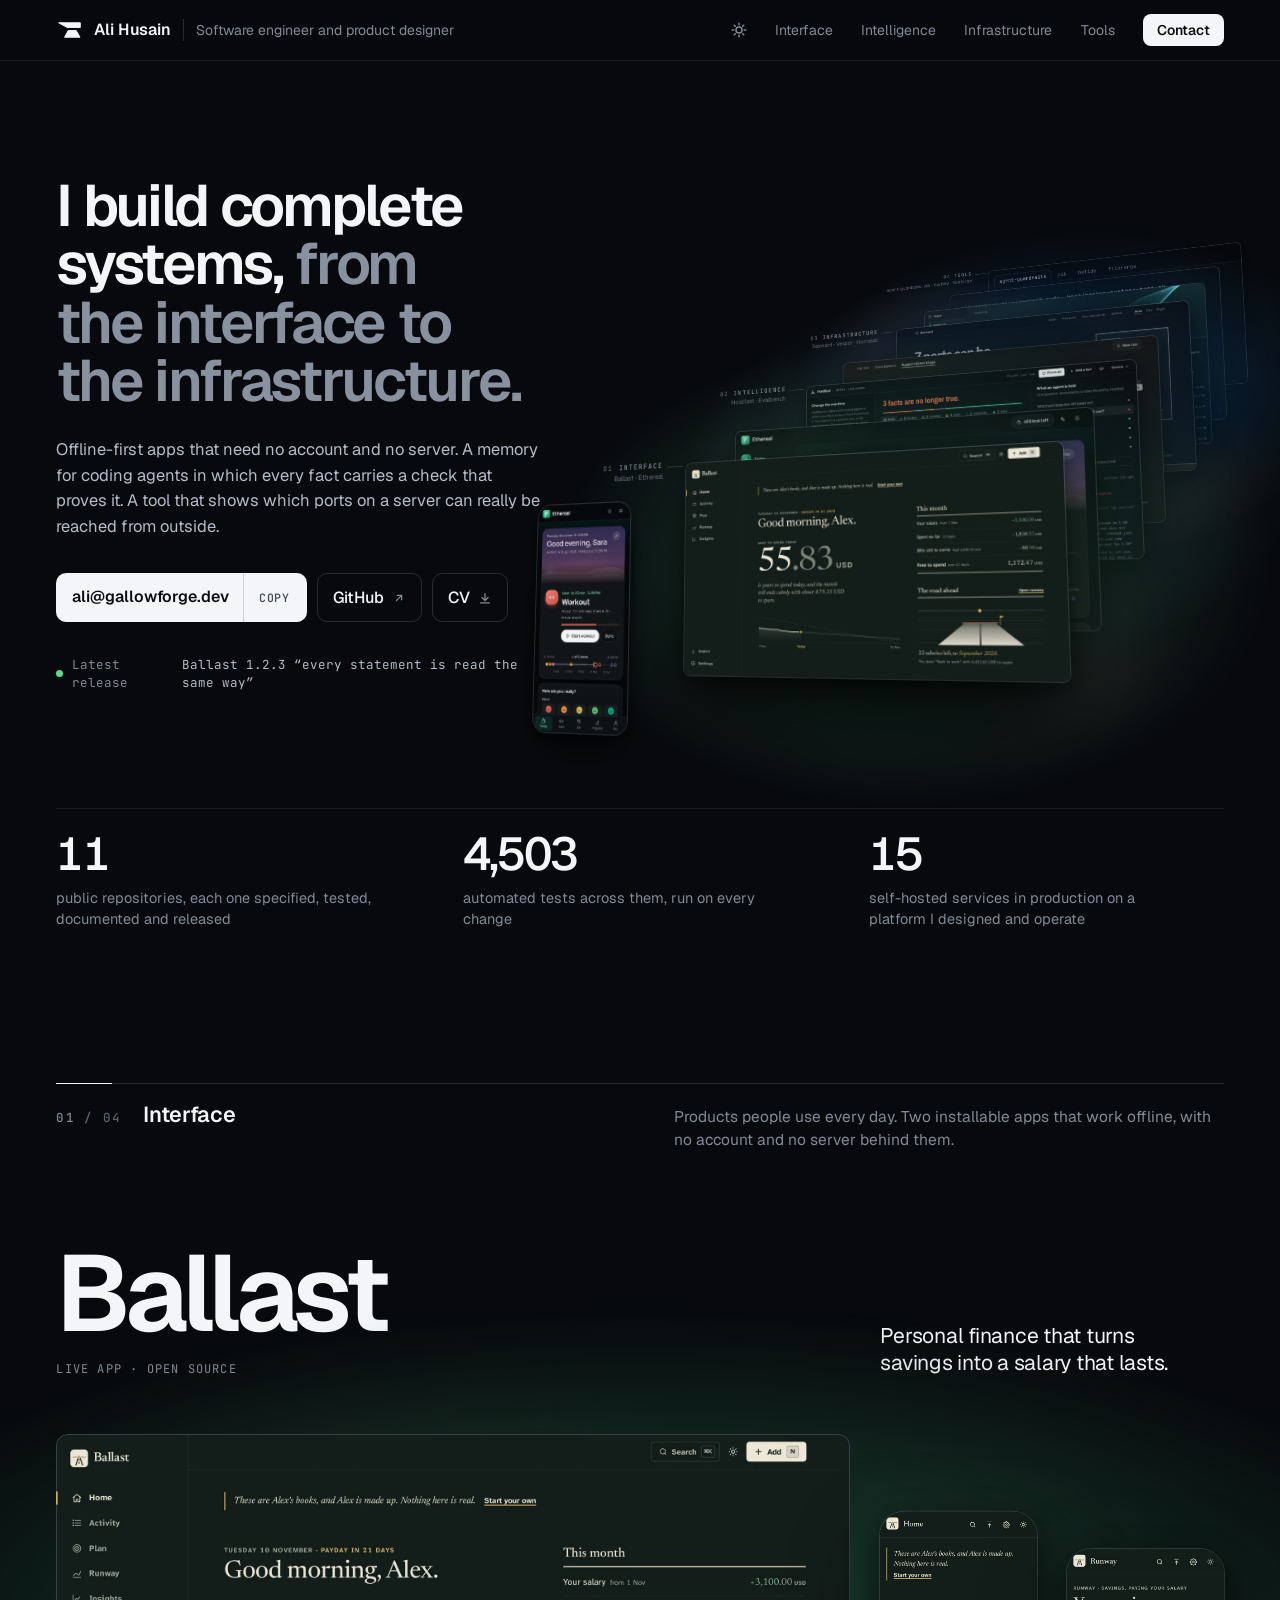
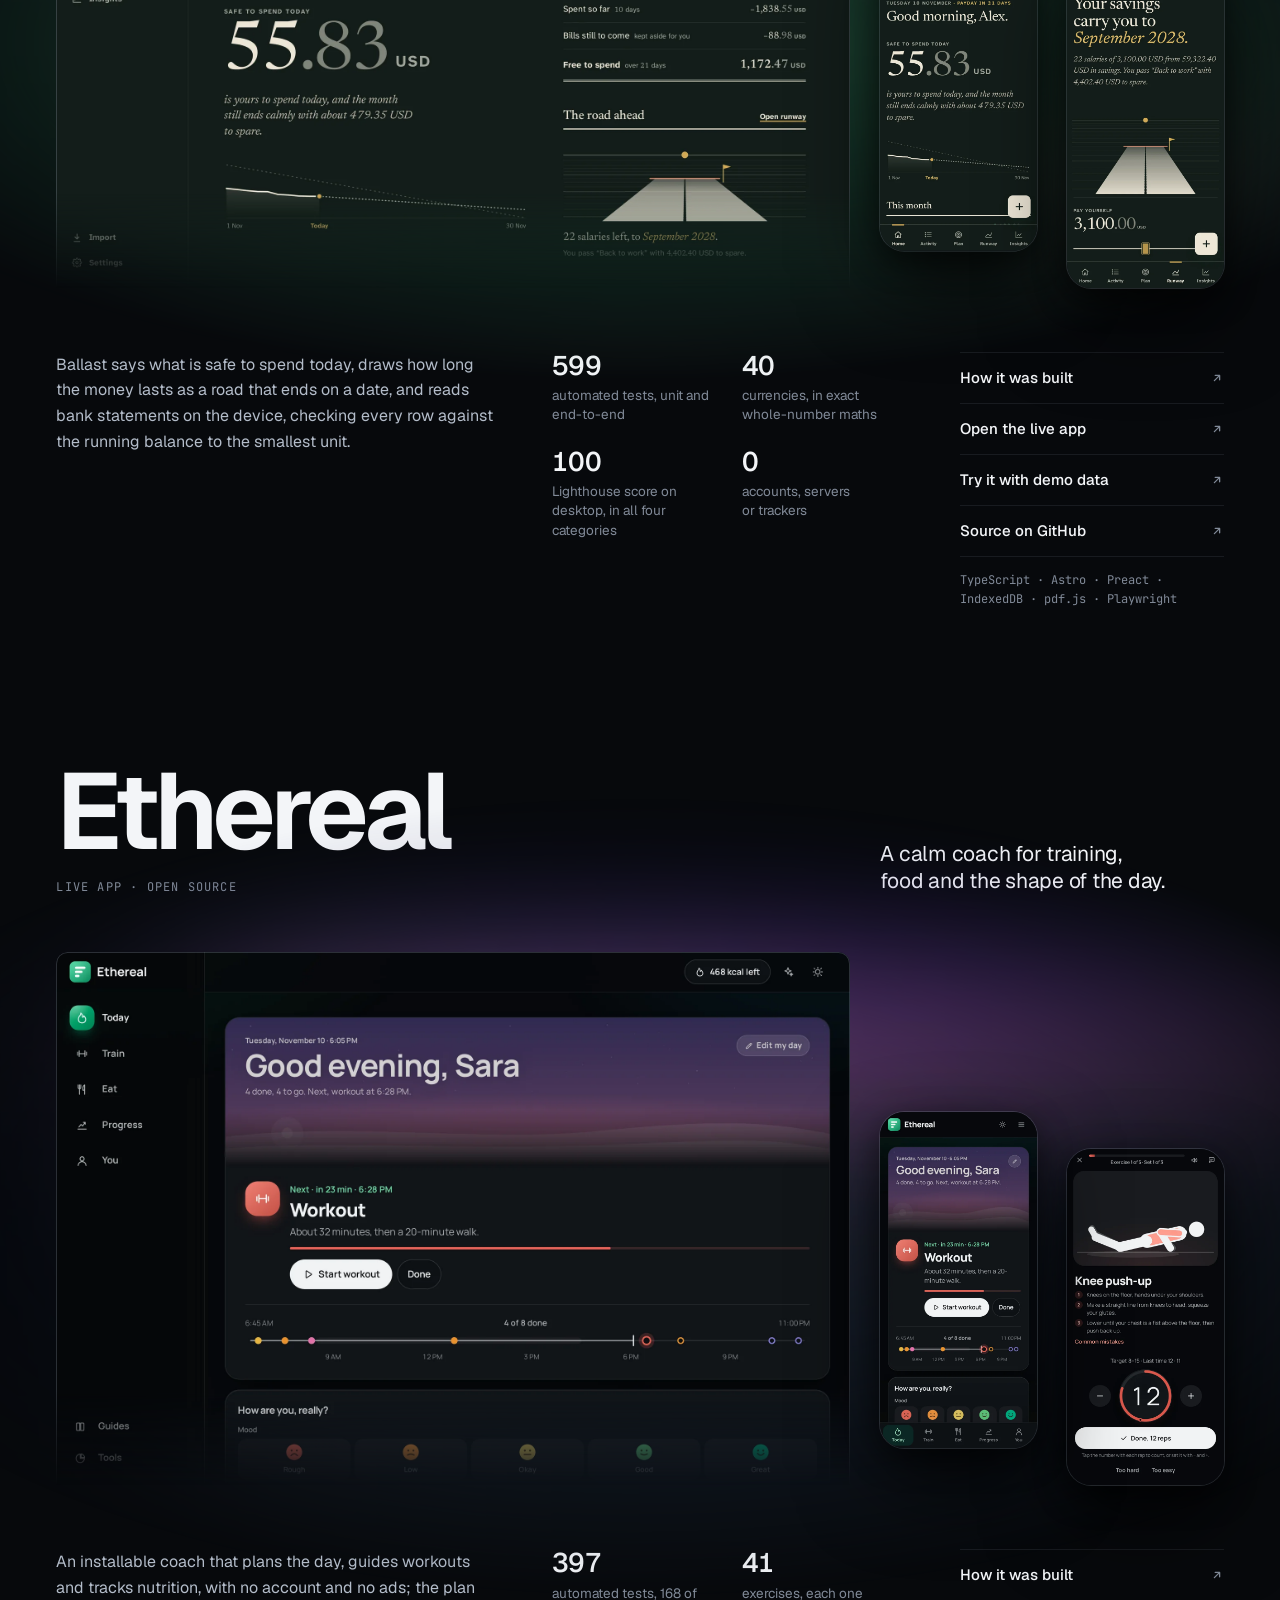
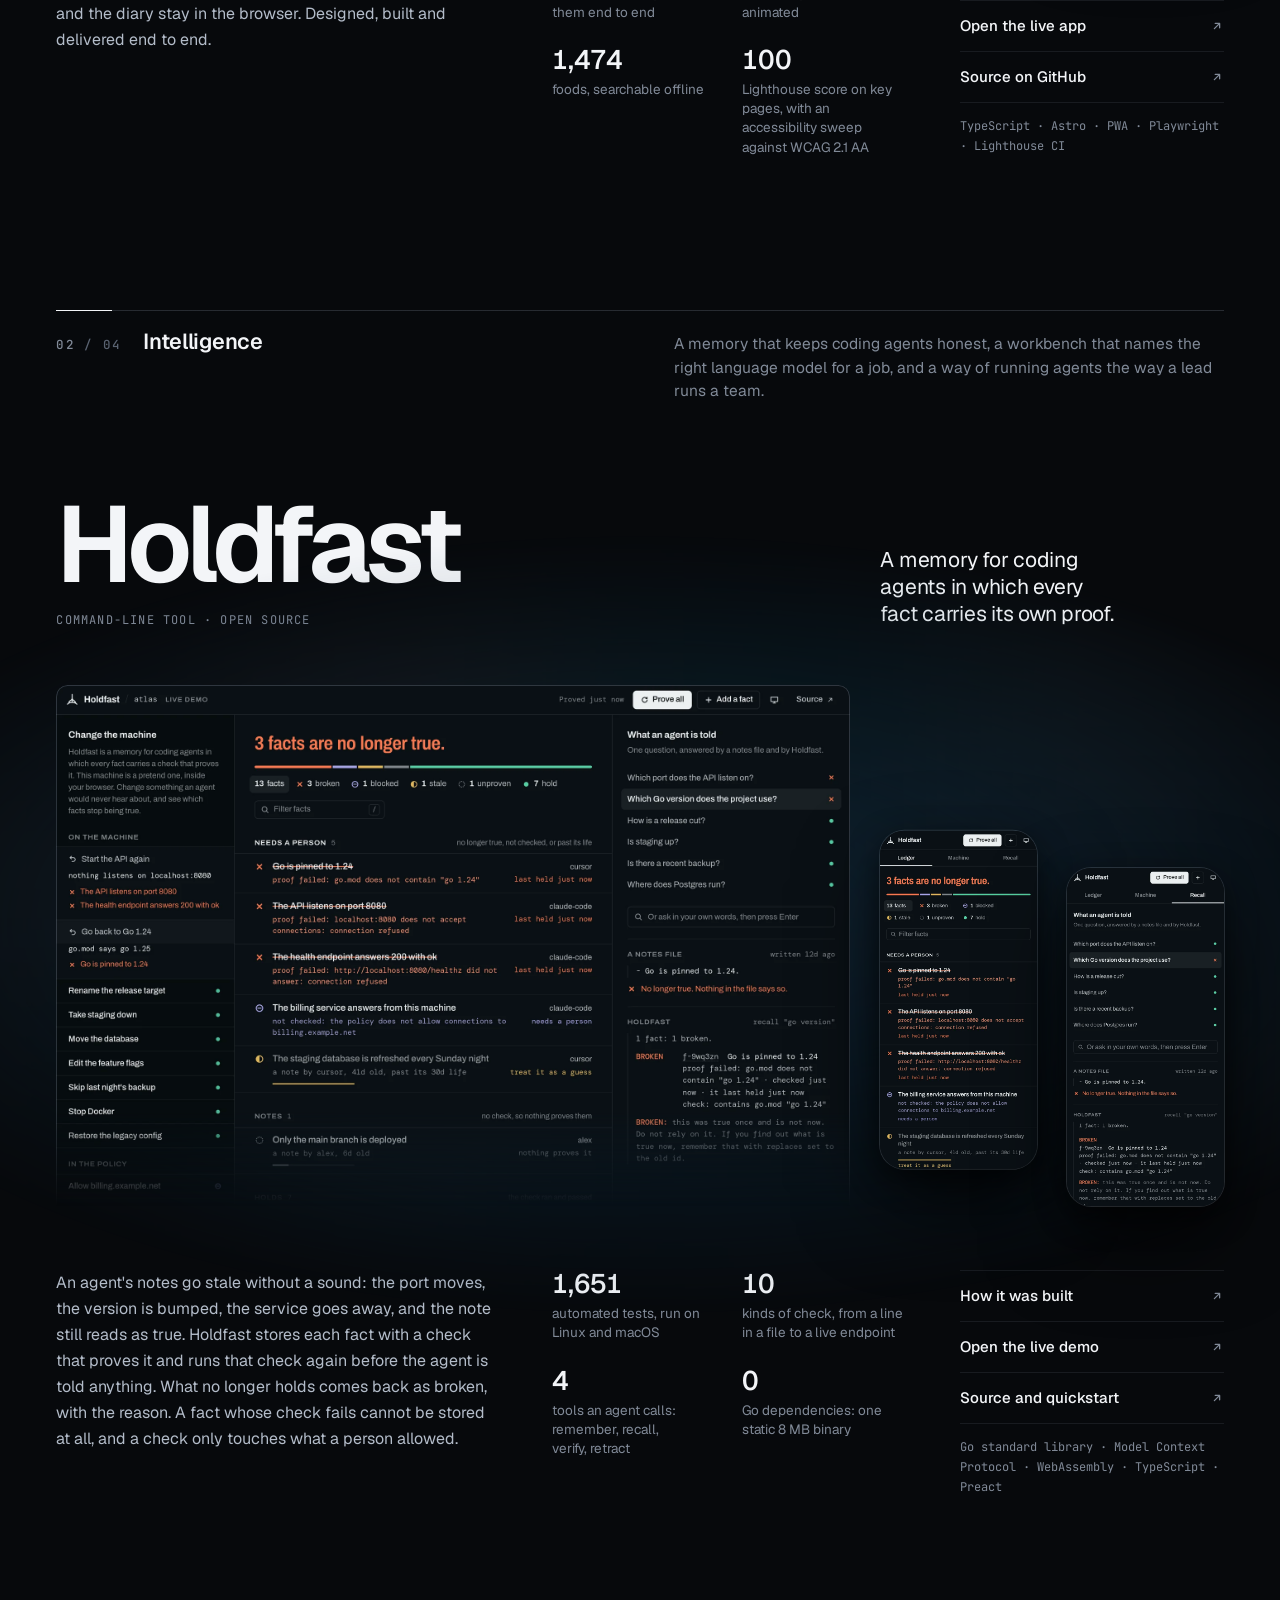
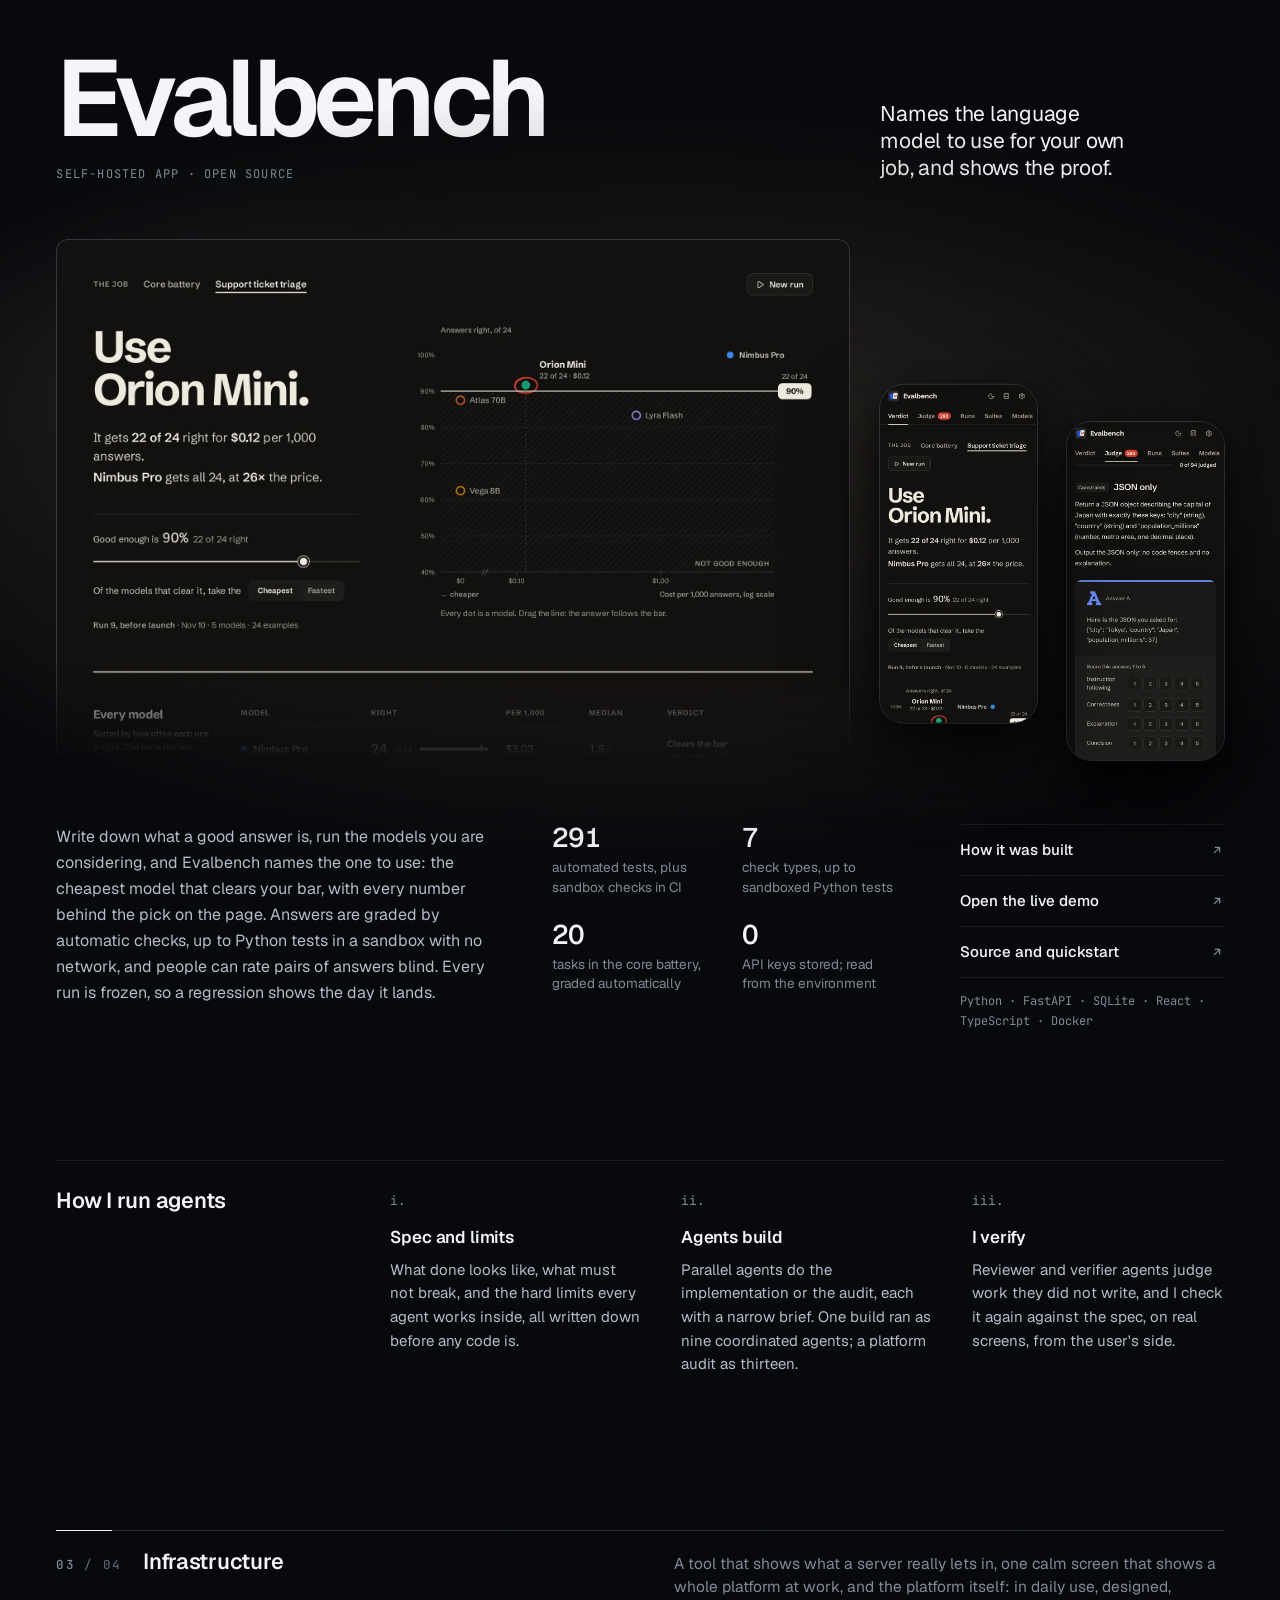
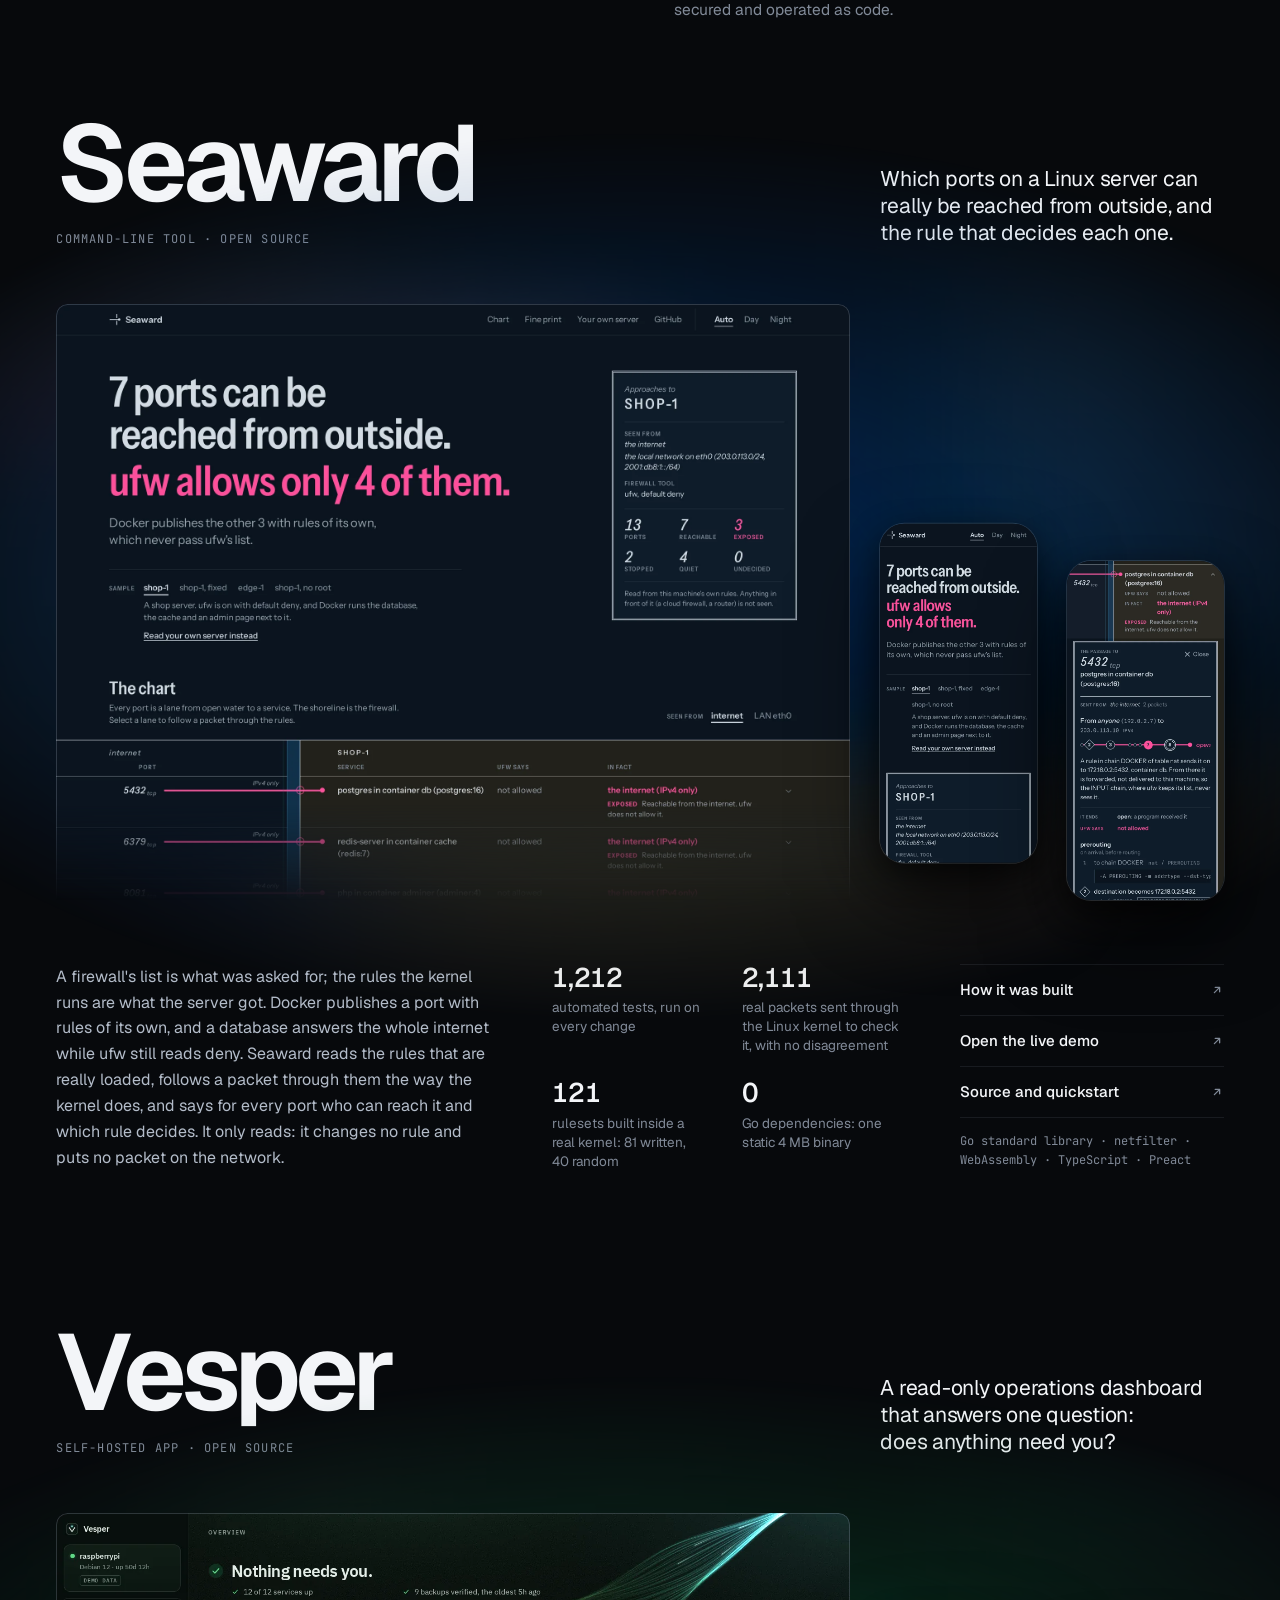
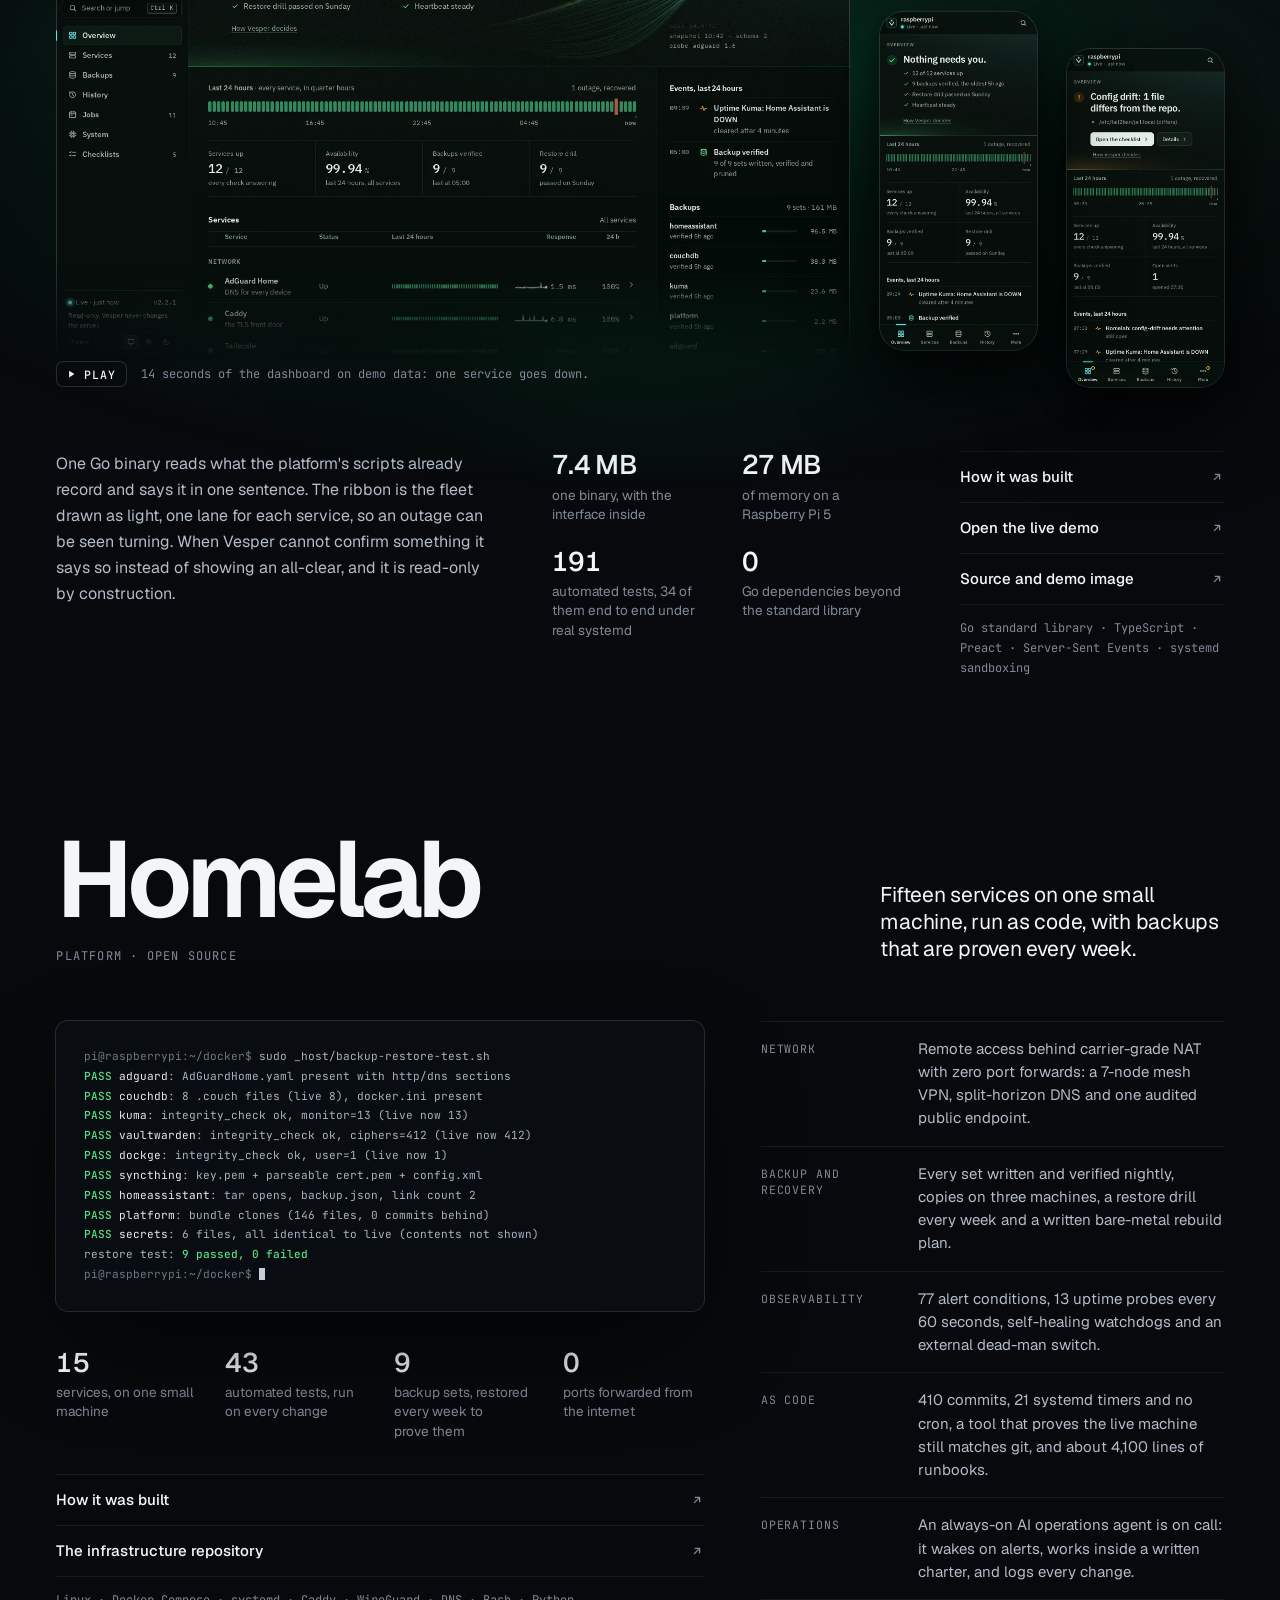
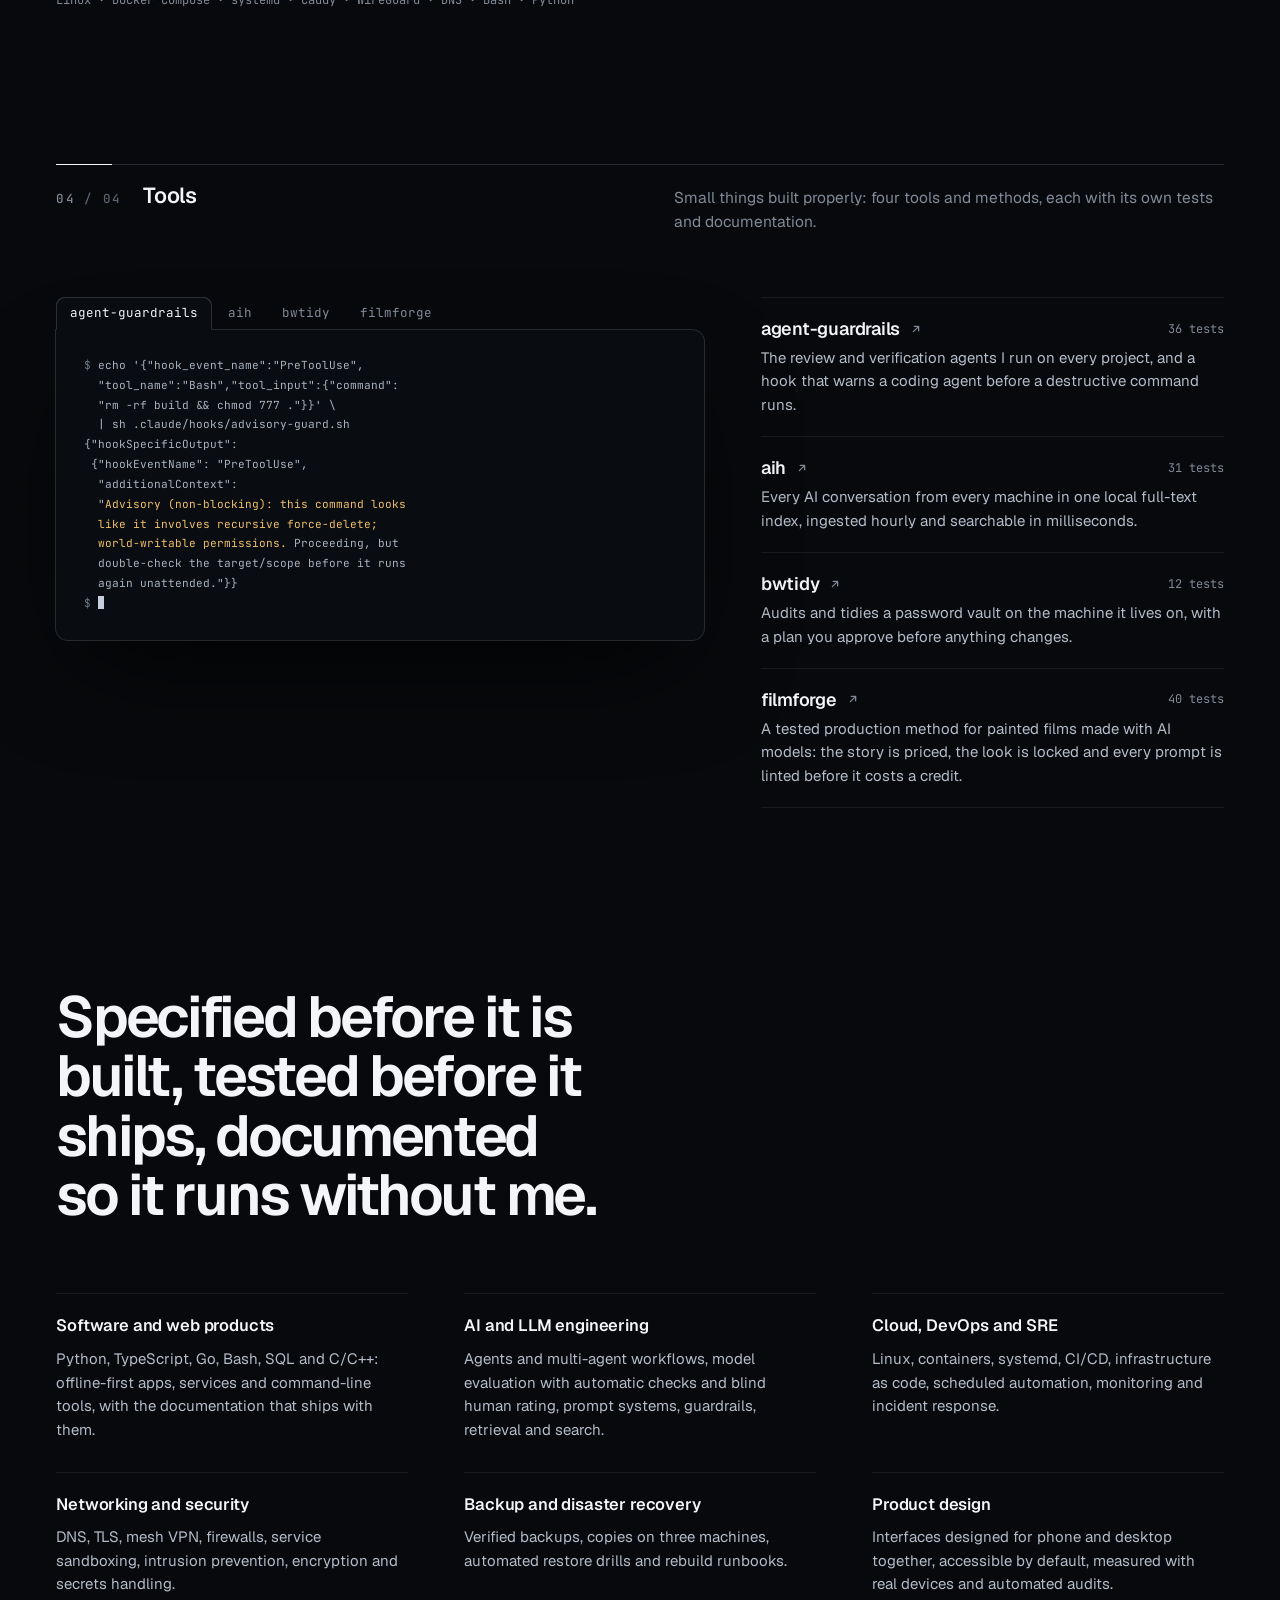
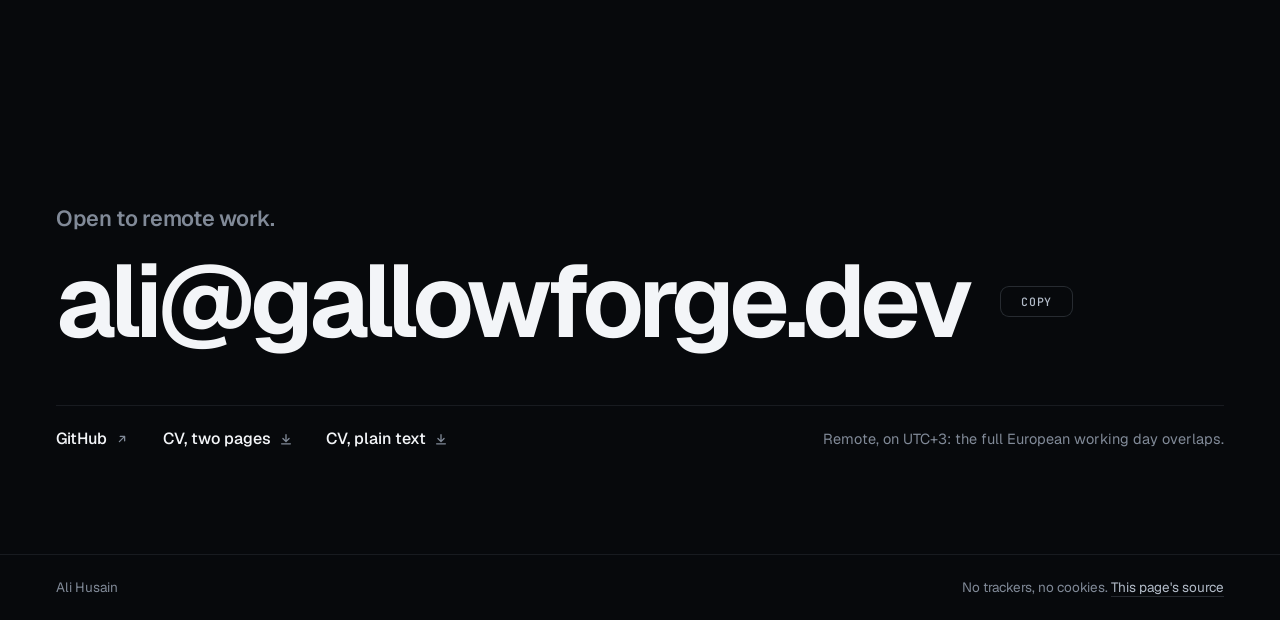
==== commit a01c1b51: "Seaward 0.1.1: its numbers and its case study 1,212 tests, 2,111 real packets, 81 written rulesets; " ====
--- a/index.html
+++ b/index.html
@@ -90,7 +90,7 @@
   <div class="wrap">
     <dl class="proof">
       <div><dt>11</dt><dd>public repositories, each one specified, tested, documented and released</dd></div>
-      <div><dt>4,255</dt><dd>automated tests across them, run on every change</dd></div>
+      <div><dt>4,503</dt><dd>automated tests across them, run on every change</dd></div>
       <div><dt>15</dt><dd>self-hosted services in production on a platform I designed and operate</dd></div>
     </dl>
   </div>
@@ -284,12 +284,13 @@
       <div class="room-foot" data-rise>
         <p class="room-body">A firewall's list is what was asked for; the rules the kernel runs are what the server got. Docker publishes a port with rules of its own, and a database answers the whole internet while ufw still reads deny. Seaward reads the rules that are really loaded, follows a packet through them the way the kernel does, and says for every port who can reach it and which rule decides. It only reads: it changes no rule and puts no packet on the network.</p>
         <dl class="figs">
-          <div><dt>964</dt><dd>automated tests, run on every change</dd></div>
-          <div><dt>1,950</dt><dd>real packets sent through the Linux kernel to check it, with no disagreement</dd></div>
-          <div><dt>107</dt><dd>rulesets built inside a real kernel: 67 written, 40 random</dd></div>
+          <div><dt>1,212</dt><dd>automated tests, run on every change</dd></div>
+          <div><dt>2,111</dt><dd>real packets sent through the Linux kernel to check it, with no disagreement</dd></div>
+          <div><dt>121</dt><dd>rulesets built inside a real kernel: 81 written, 40 random</dd></div>
           <div><dt>0</dt><dd>Go dependencies: one static 4&nbsp;MB binary</dd></div>
         </dl>
         <ul class="links">
+          <li><a href="work/seaward/">How it was built <svg class="i" viewBox="0 0 16 16" aria-hidden="true"><path d="M5 11 11 5M6 5h5v5"/></svg></a></li>
           <li><a href="https://gallowforge.github.io/seaward/">Open the live demo <svg class="i" viewBox="0 0 16 16" aria-hidden="true"><path d="M5 11 11 5M6 5h5v5"/></svg></a></li>
           <li><a href="https://github.com/gallowforge/seaward">Source and quickstart <svg class="i" viewBox="0 0 16 16" aria-hidden="true"><path d="M5 11 11 5M6 5h5v5"/></svg></a></li>
           <li class="stack-line">Go standard library · netfilter · WebAssembly · TypeScript · Preact</li>
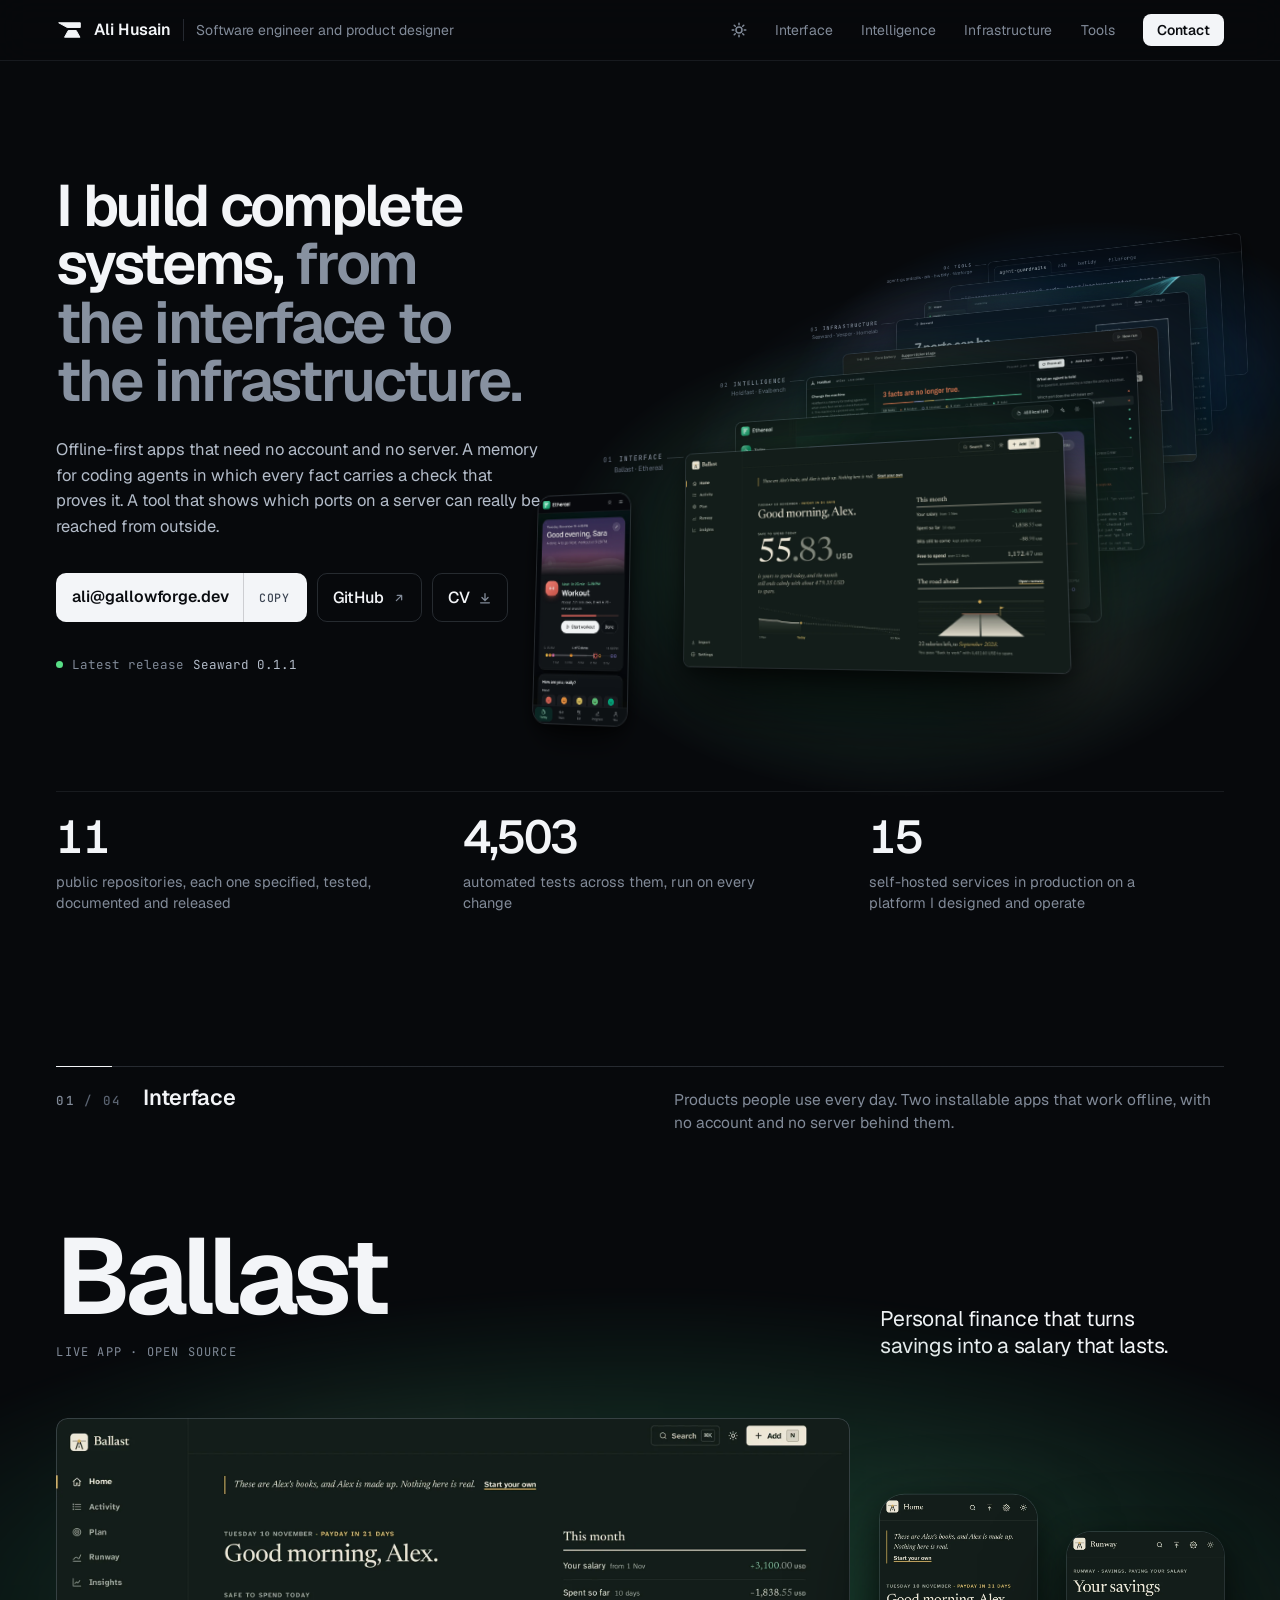
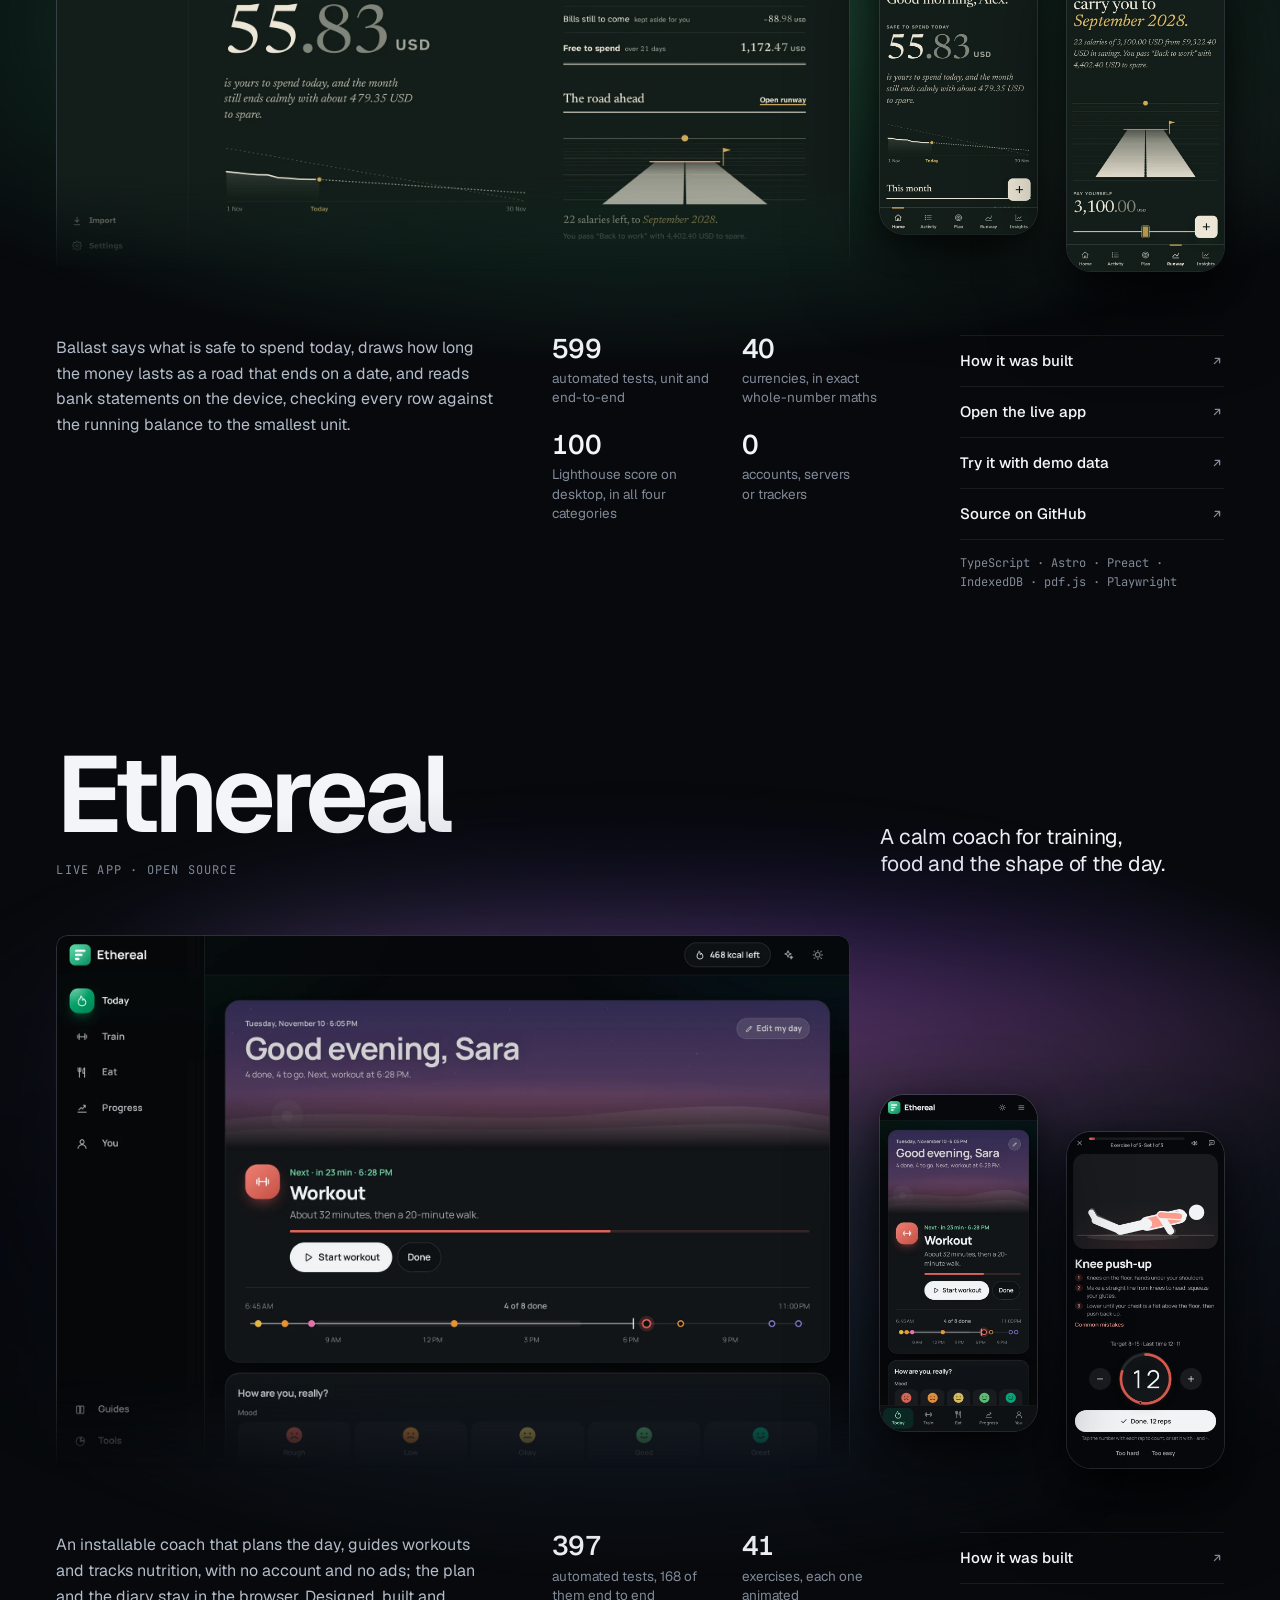
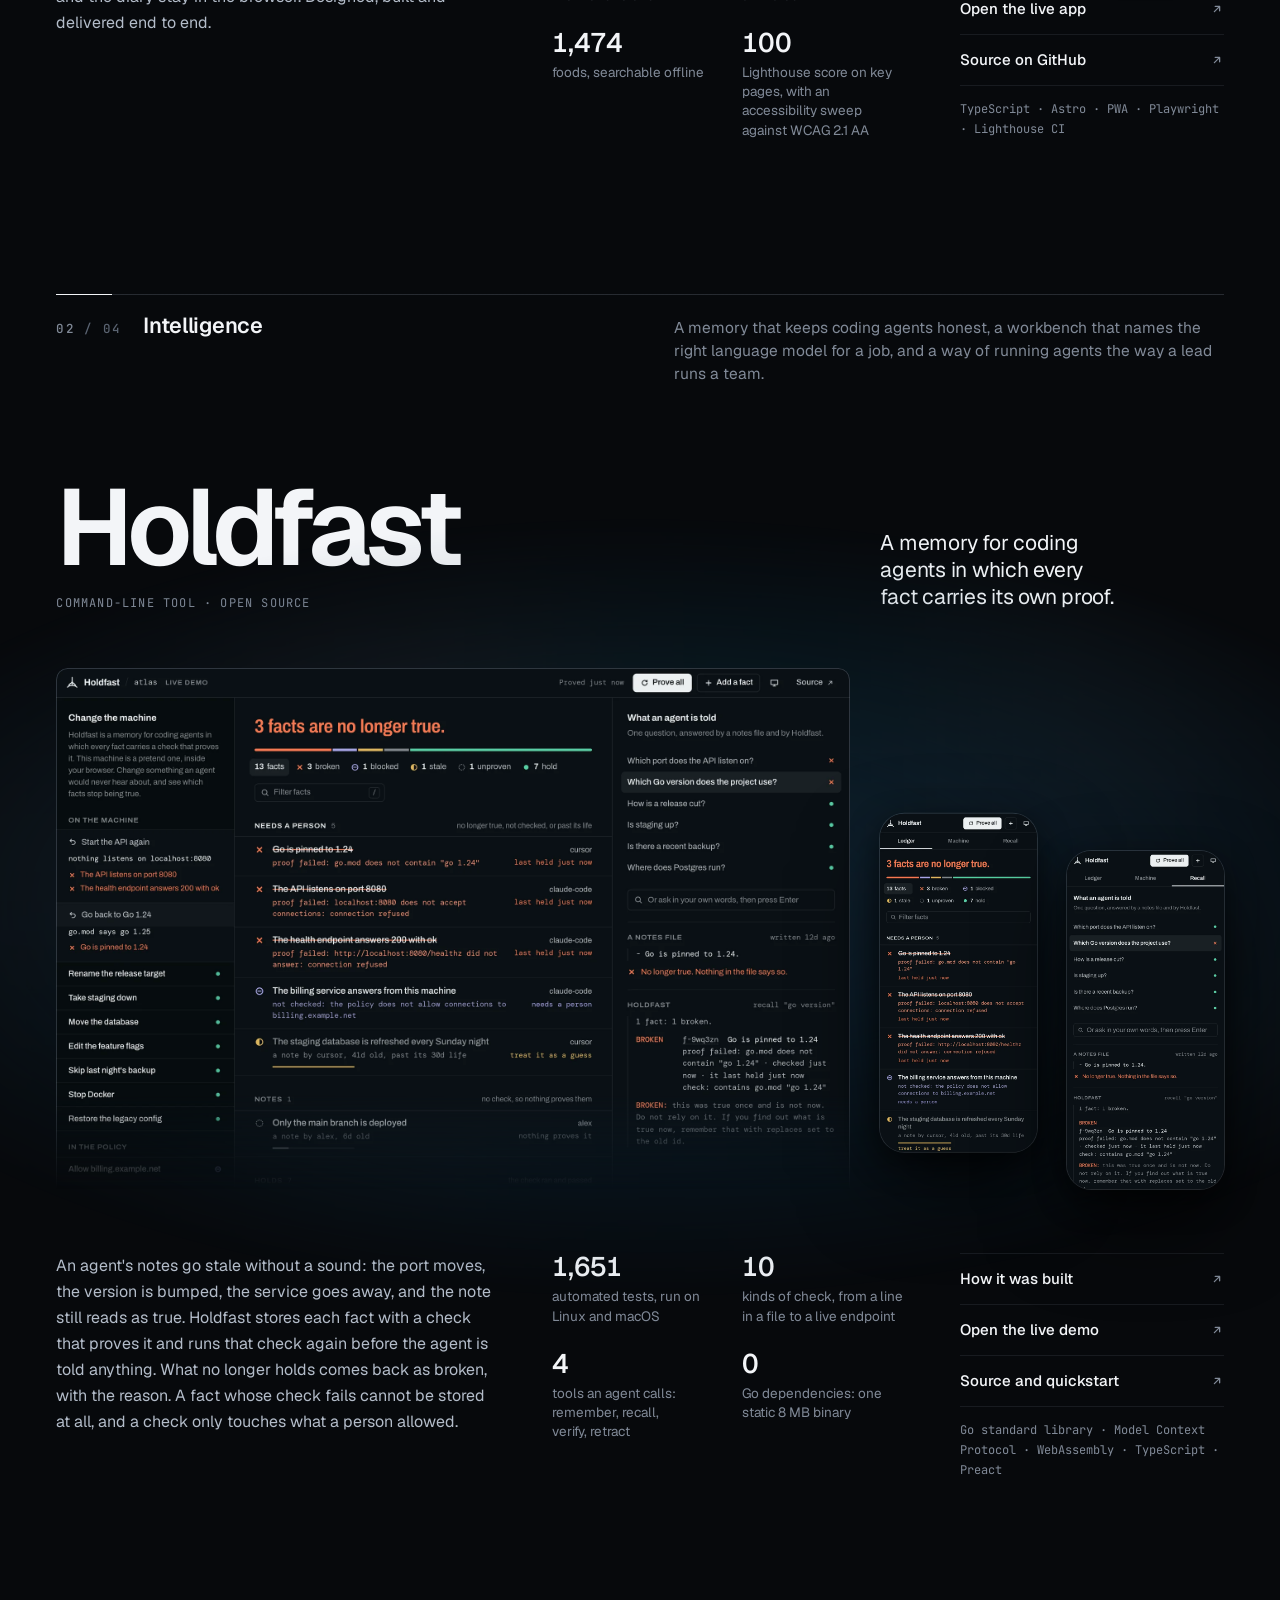
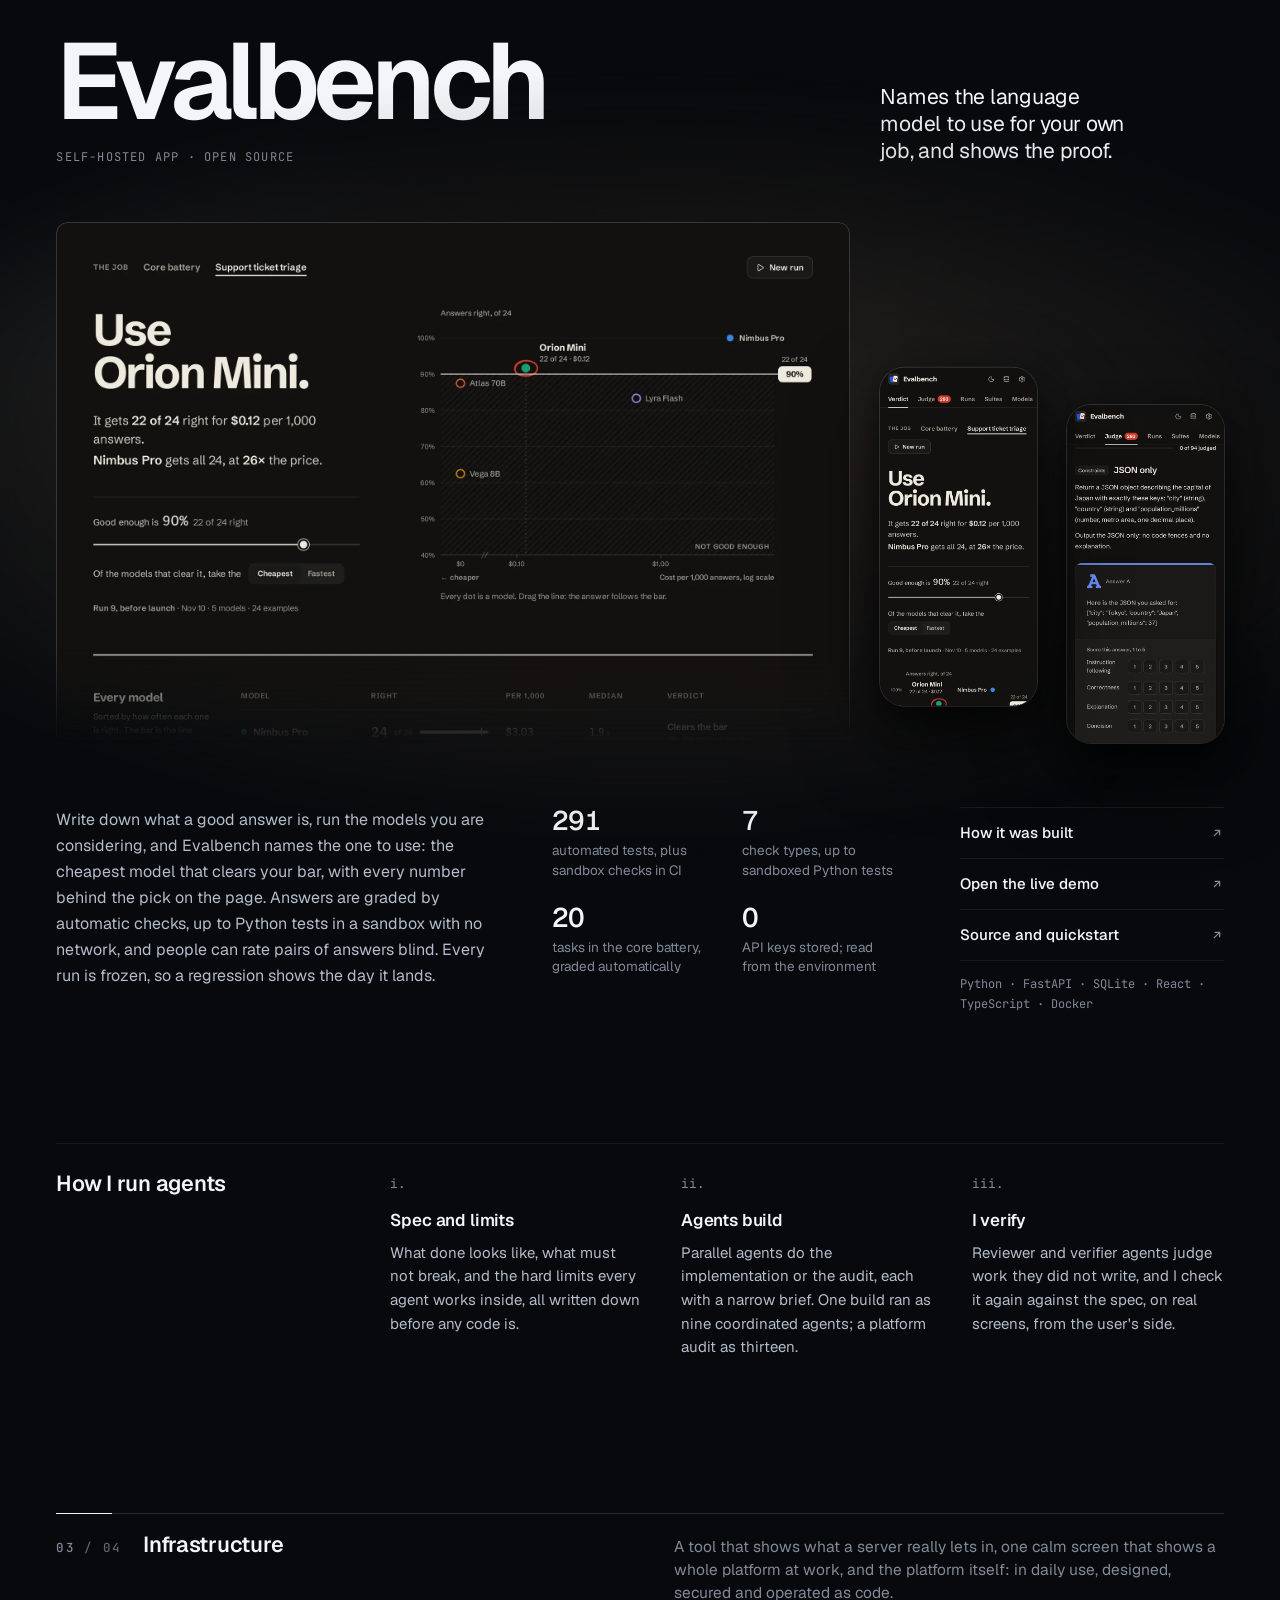
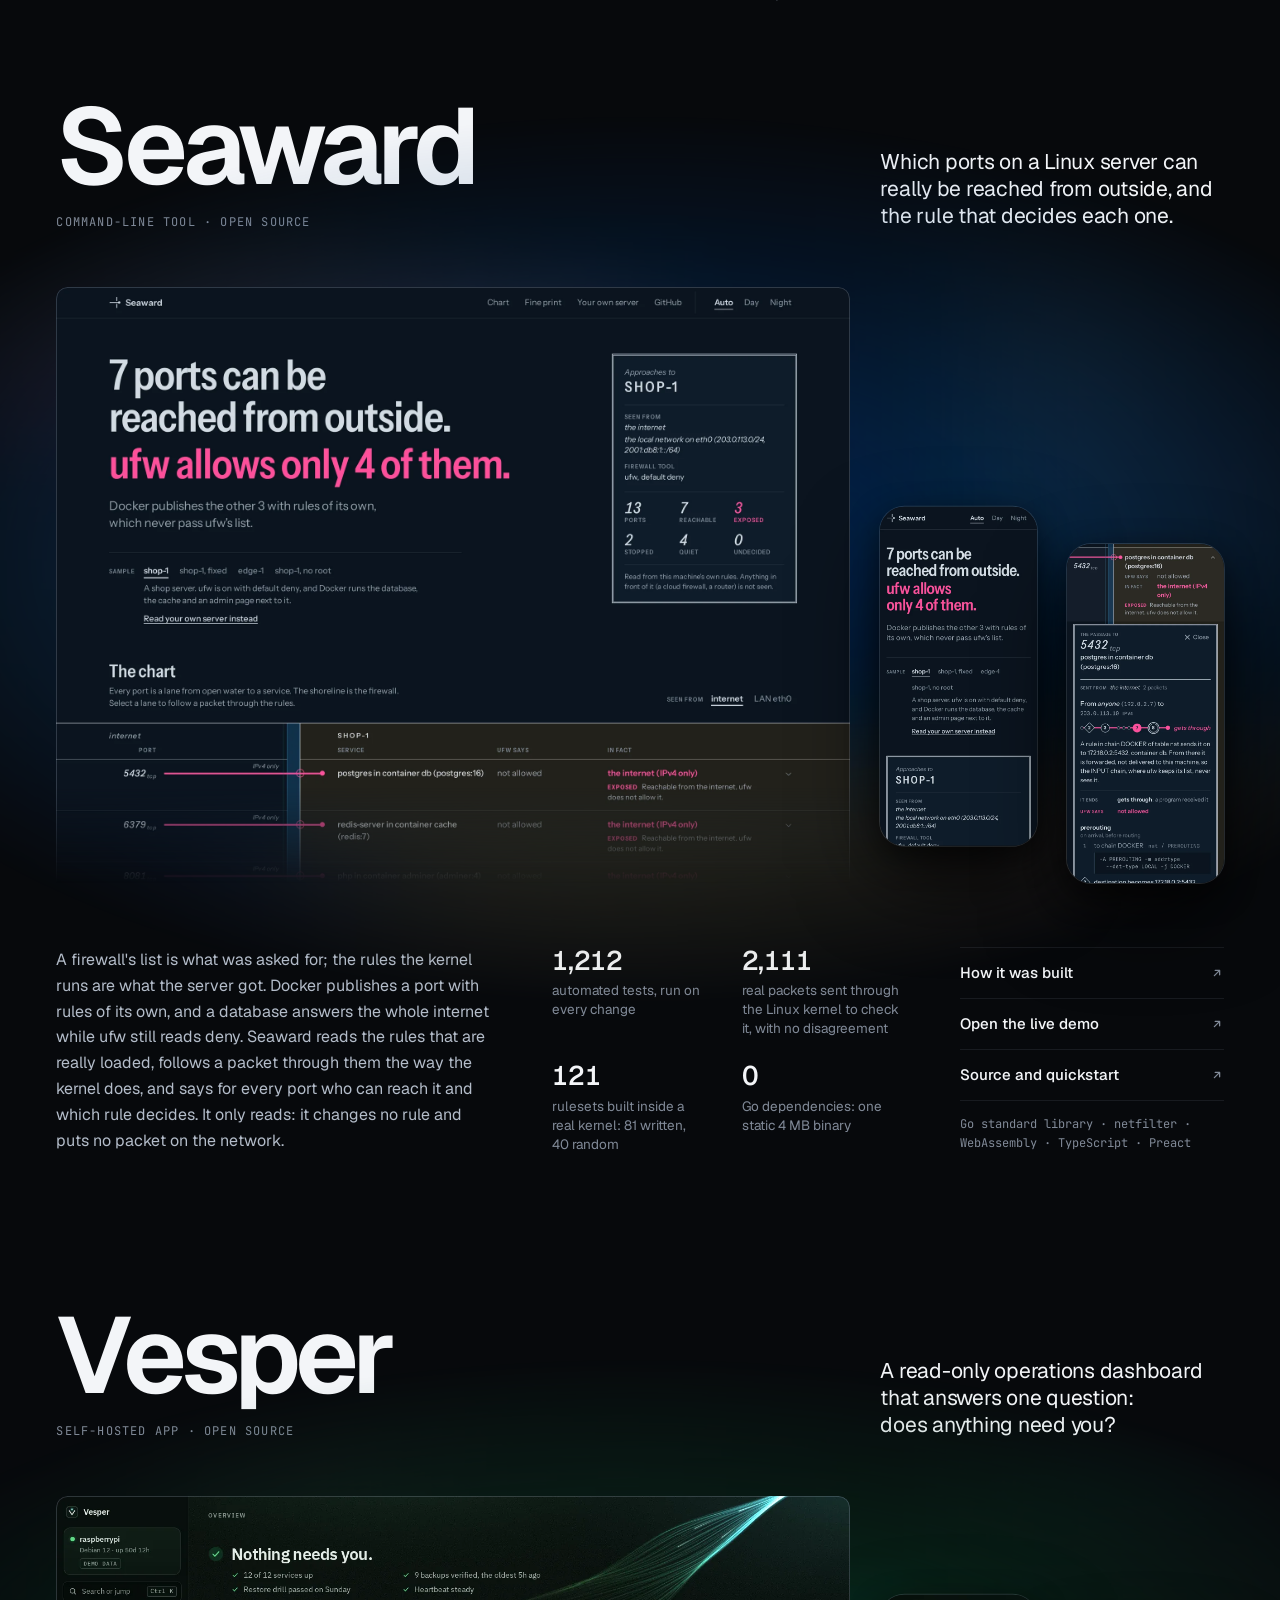
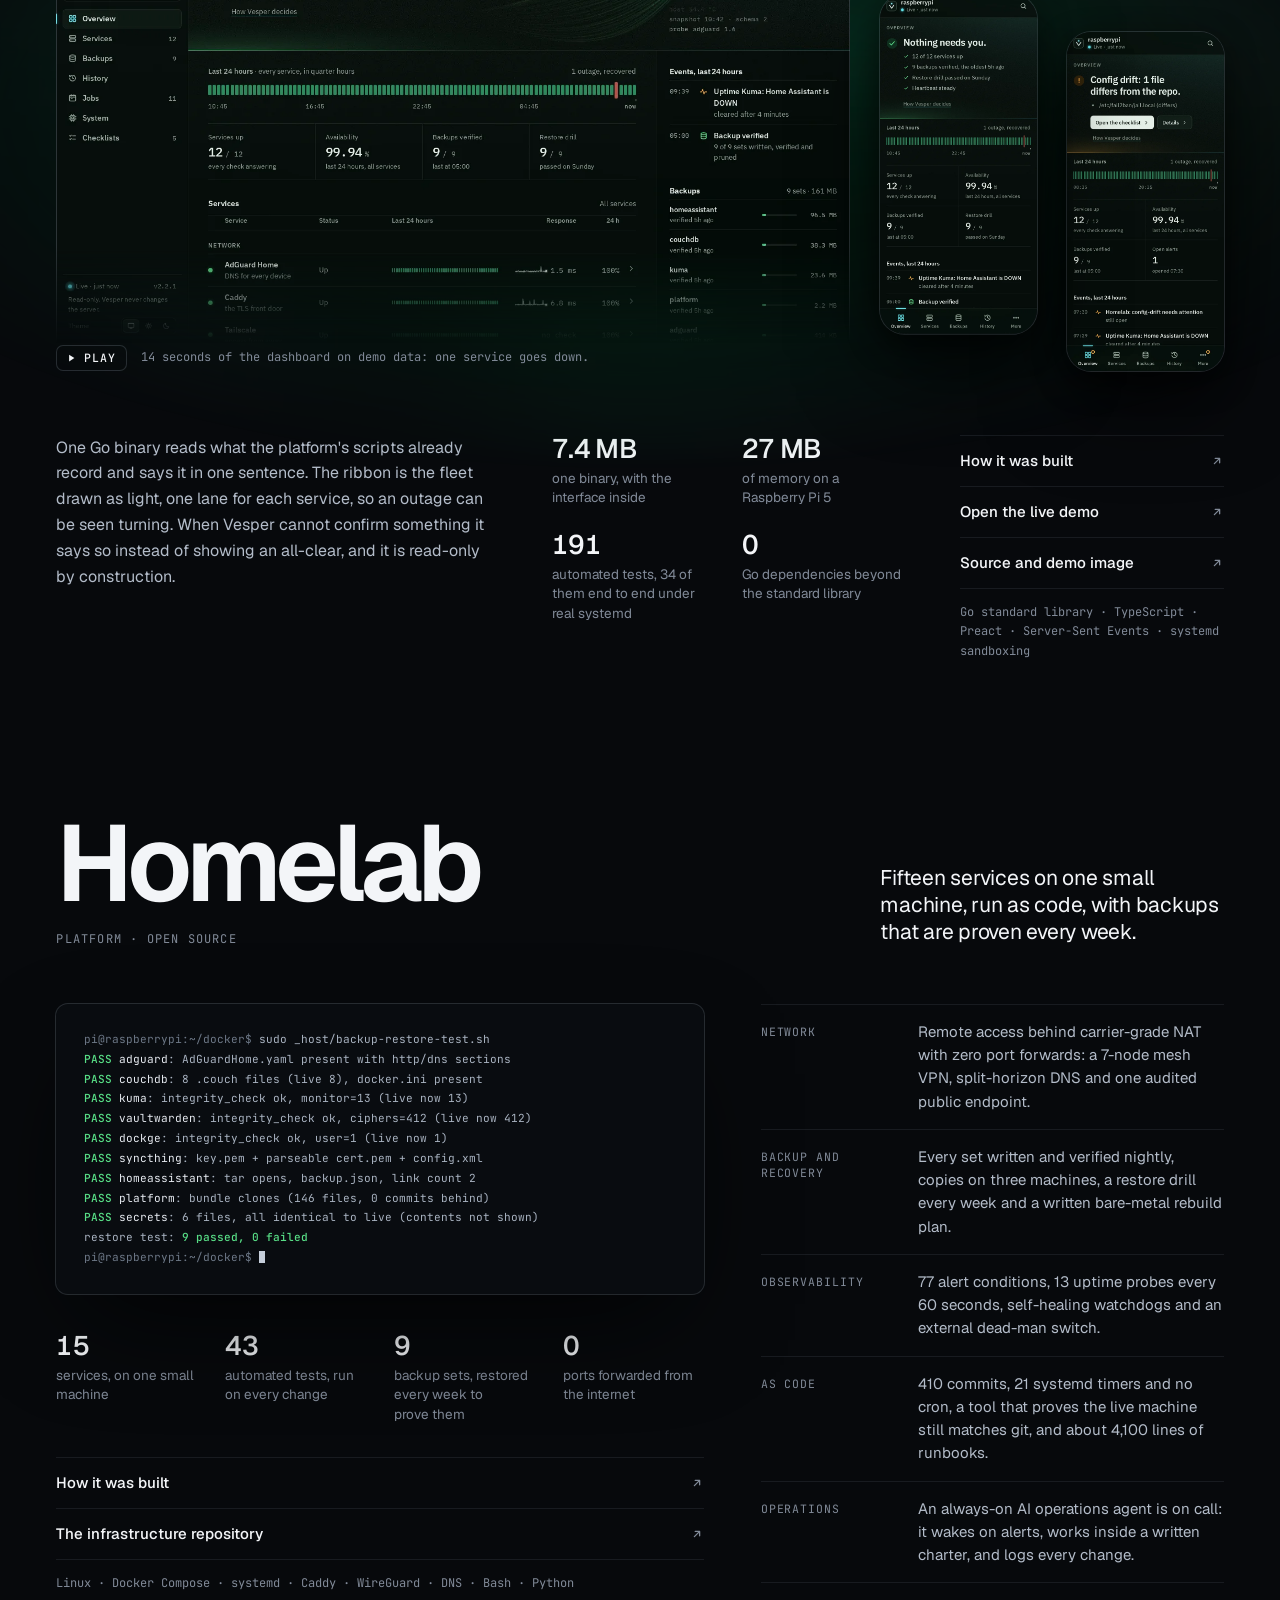
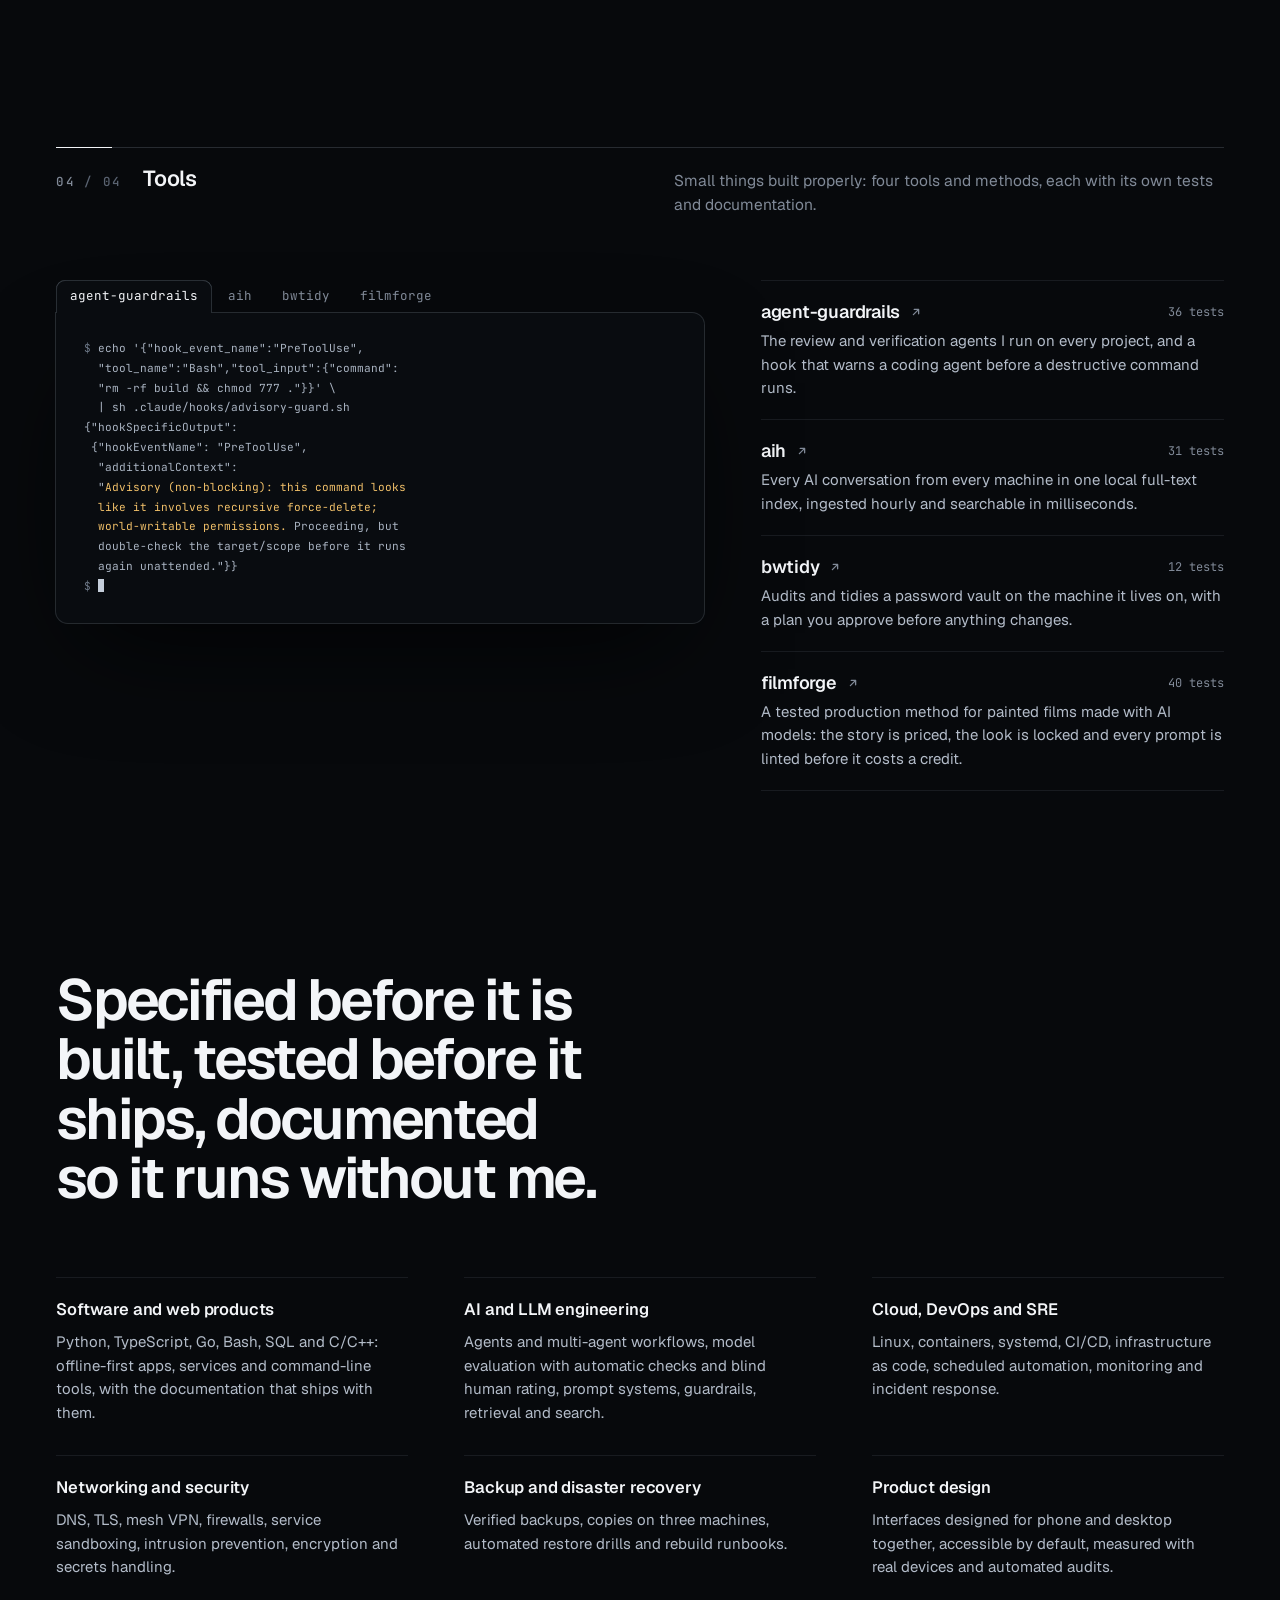
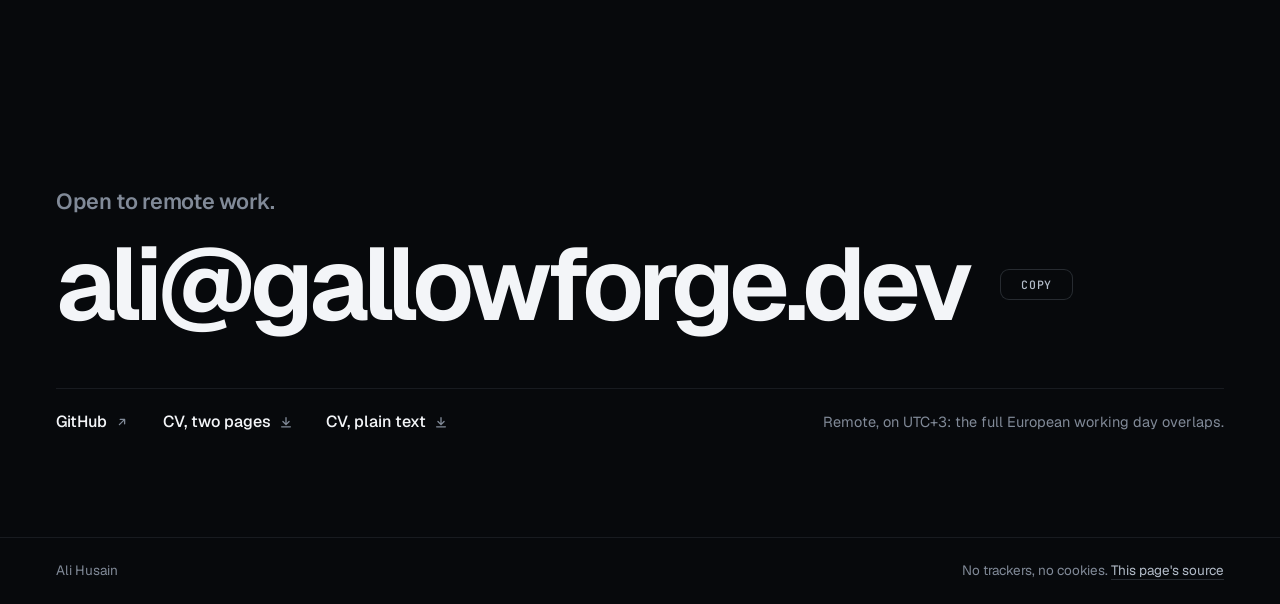
==== commit eabd2f92: "Seaward's pictures from 0.1.1 Co-Authored-By: Claude Fable 5.2 <noreply@anthropic.com> Claude-Sessio" ====
--- a/index.html
+++ b/index.html
@@ -67,7 +67,7 @@
         <a class="btn" href="https://github.com/gallowforge" rel="me">GitHub <svg class="i" viewBox="0 0 16 16" aria-hidden="true"><path d="M5 11 11 5M6 5h5v5"/></svg></a>
         <a class="btn" href="assets/Ali-Husain-CV.pdf">CV <svg class="i" viewBox="0 0 16 16" aria-hidden="true"><path d="M8 3v8M4.5 7.5 8 11l3.5-3.5M3 13.5h10"/></svg></a>
       </div>
-      <a class="live" href="https://github.com/gallowforge/ballast/releases/tag/v1.2.3"><i aria-hidden="true"></i><span>Latest release</span> Ballast 1.2.3 “every statement is read the same way”</a>
+      <a class="live" href="https://github.com/gallowforge/seaward/releases/tag/v0.1.1"><i aria-hidden="true"></i><span>Latest release</span> Seaward 0.1.1</a>
     </div>
 
     <nav class="scene" aria-label="The work, layer by layer">
@@ -279,7 +279,7 @@
         <img class="amb" src="assets/img/seaward-glow.webp?v=add169b4" alt="" decoding="async">
         <figure class="win"><img class="in-dark" loading="lazy" decoding="async" src="assets/img/seaward-d.webp?v=182743c9" width="1920" height="1440" alt="Seaward's chart of a sample shop server: seven ports can be reached from outside and ufw allows only four of them. The three container ports are drawn as lanes that cross the firewall's shoreline."><img class="in-light" loading="lazy" decoding="async" src="assets/img/seaward-d-light.webp?v=18a490bc" width="1920" height="1440" alt="Seaward's chart of a sample shop server: seven ports can be reached from outside and ufw allows only four of them. The three container ports are drawn as lanes that cross the firewall's shoreline."></figure>
         <figure class="phone"><img class="in-dark" loading="lazy" decoding="async" src="assets/img/seaward-p.webp?v=d9106410" width="600" height="1298" alt="Seaward on a phone: 7 ports can be reached from outside, ufw allows only 4 of them."><img class="in-light" loading="lazy" decoding="async" src="assets/img/seaward-p-light.webp?v=fd90267c" width="600" height="1298" alt="Seaward on a phone: 7 ports can be reached from outside, ufw allows only 4 of them."></figure>
-        <figure class="phone phone--b"><img class="in-dark" loading="lazy" decoding="async" src="assets/img/seaward-p2.webp?v=6c03ac15" width="600" height="1298" alt="The passage to port 5432 on a phone: one packet followed rule by rule to the rule that lets it through."><img class="in-light" loading="lazy" decoding="async" src="assets/img/seaward-p2-light.webp?v=66329408" width="600" height="1298" alt="The passage to port 5432 on a phone: one packet followed rule by rule to the rule that lets it through."></figure>
+        <figure class="phone phone--b"><img class="in-dark" loading="lazy" decoding="async" src="assets/img/seaward-p2.webp?v=c301c604" width="600" height="1298" alt="The passage to port 5432 on a phone: one packet followed rule by rule to the rule that lets it through."><img class="in-light" loading="lazy" decoding="async" src="assets/img/seaward-p2-light.webp?v=e23ea2a9" width="600" height="1298" alt="The passage to port 5432 on a phone: one packet followed rule by rule to the rule that lets it through."></figure>
       </div>
       <div class="room-foot" data-rise>
         <p class="room-body">A firewall's list is what was asked for; the rules the kernel runs are what the server got. Docker publishes a port with rules of its own, and a database answers the whole internet while ufw still reads deny. Seaward reads the rules that are really loaded, follows a packet through them the way the kernel does, and says for every port who can reach it and which rule decides. It only reads: it changes no rule and puts no packet on the network.</p>
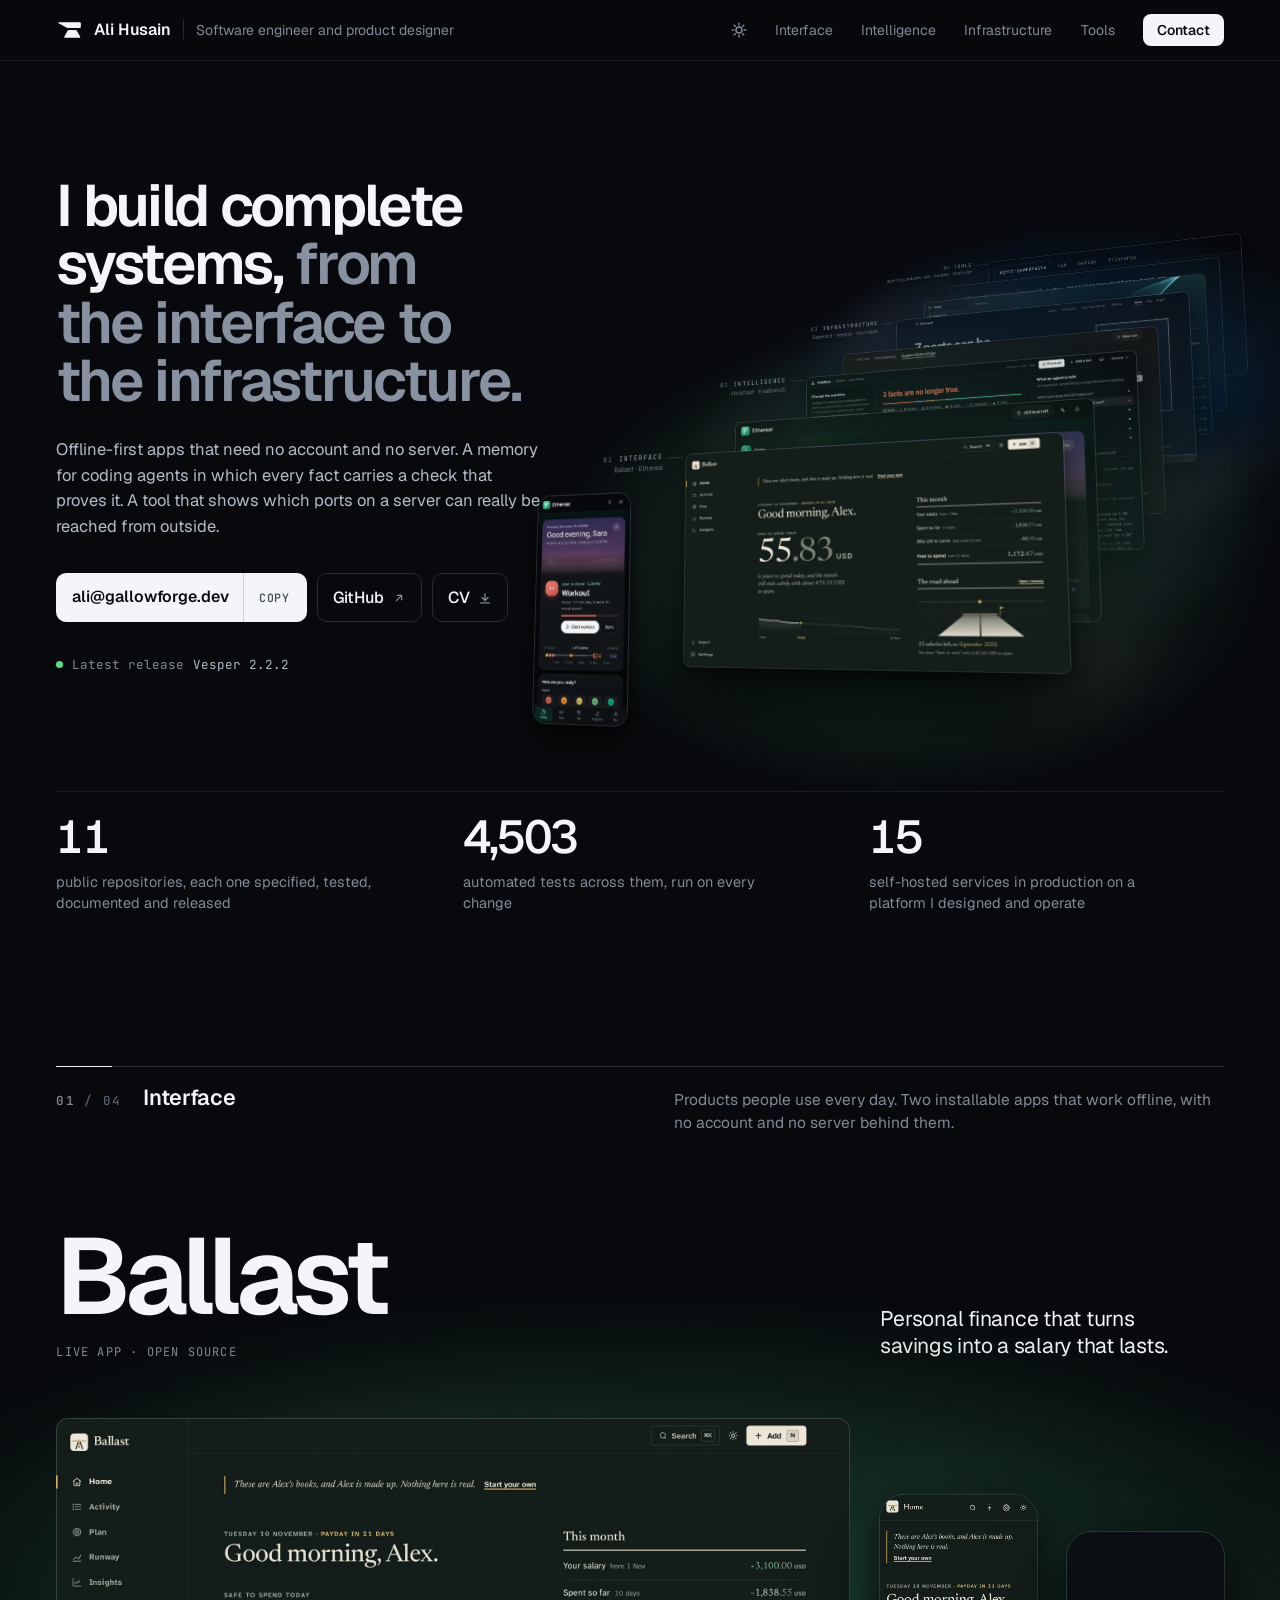
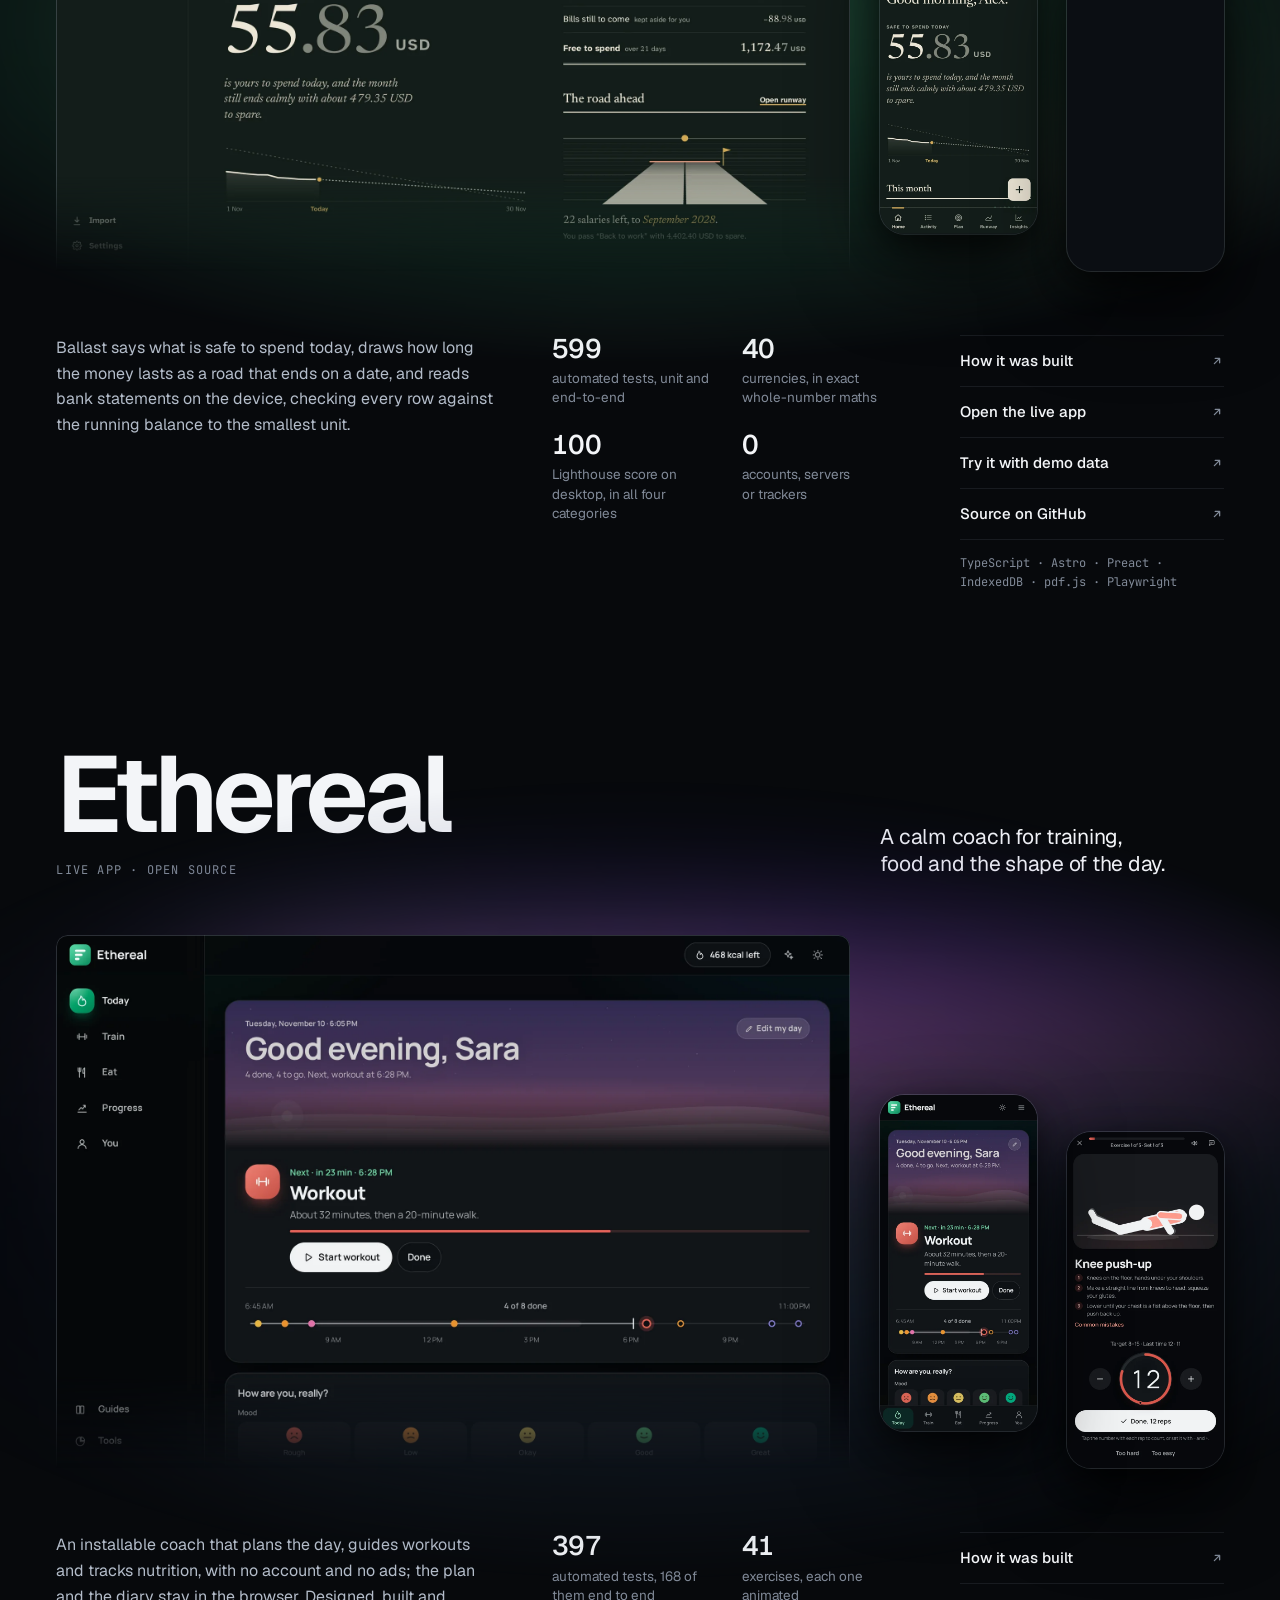
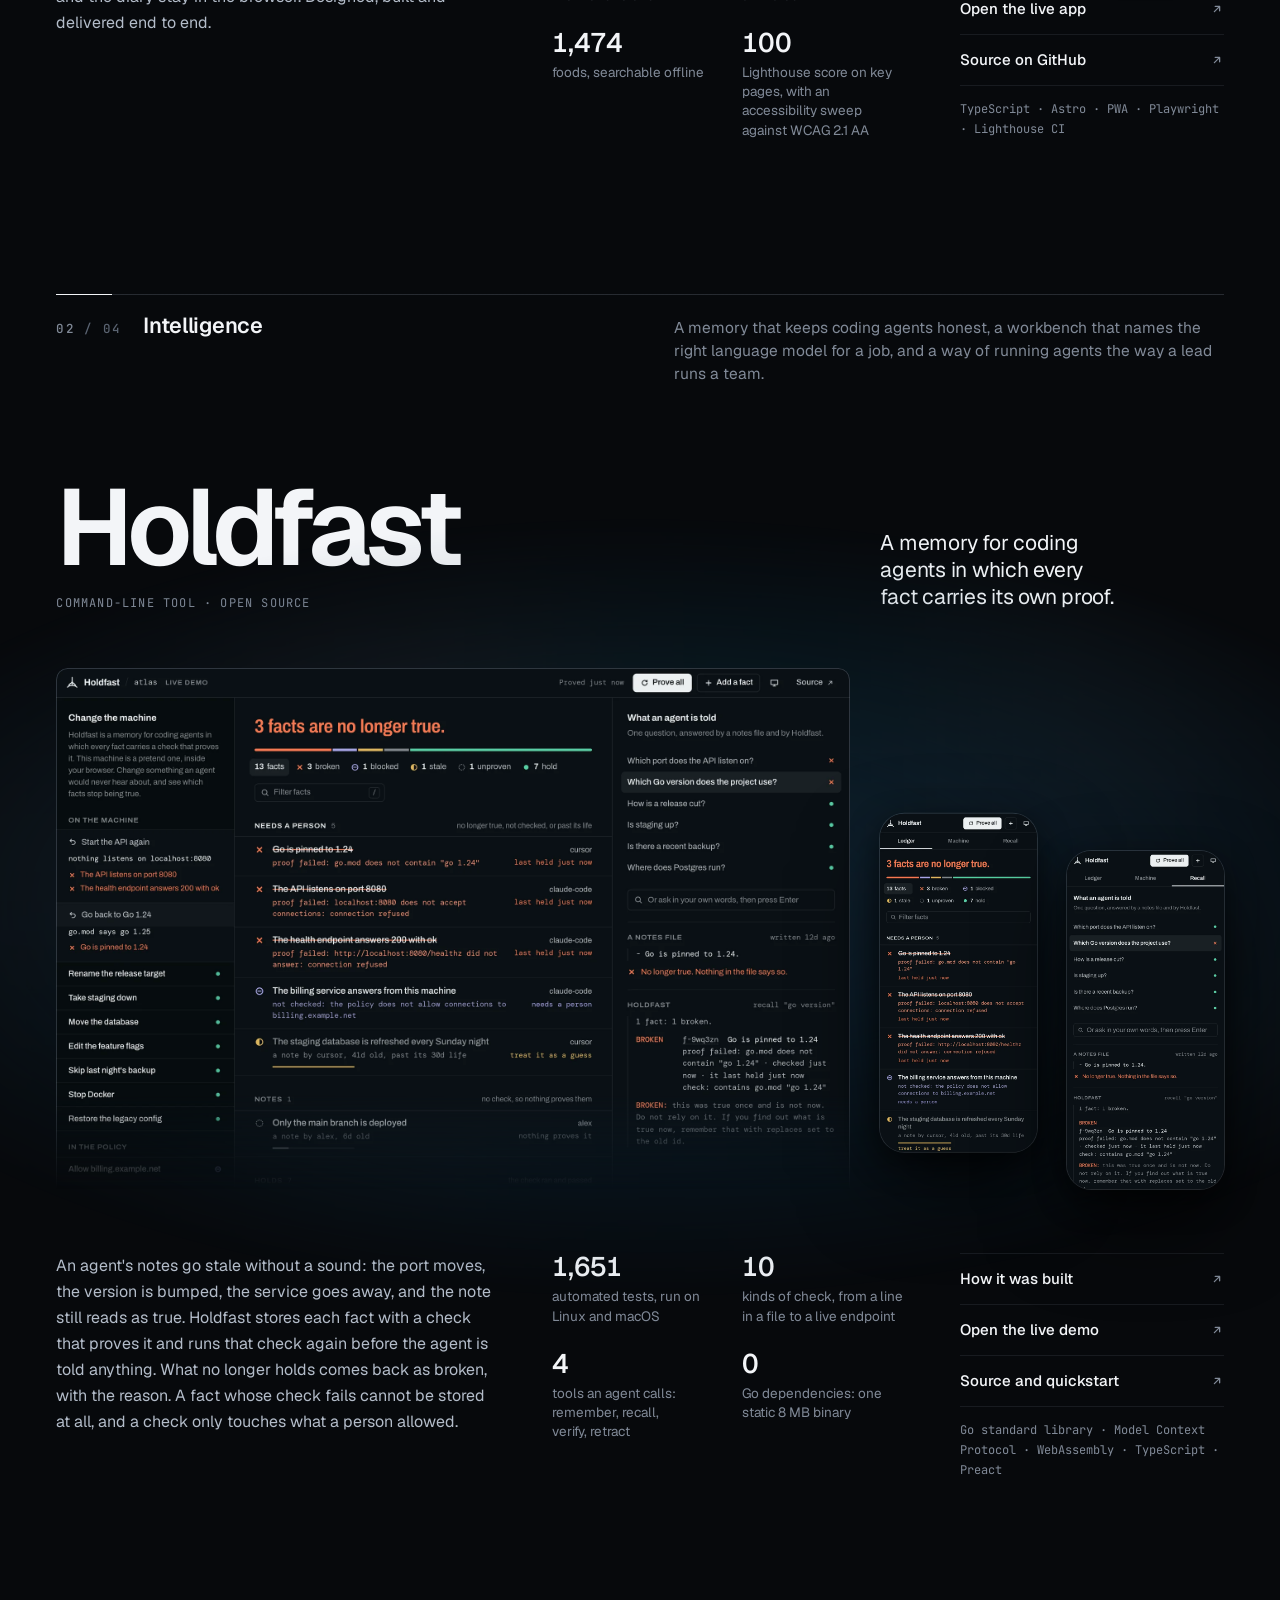
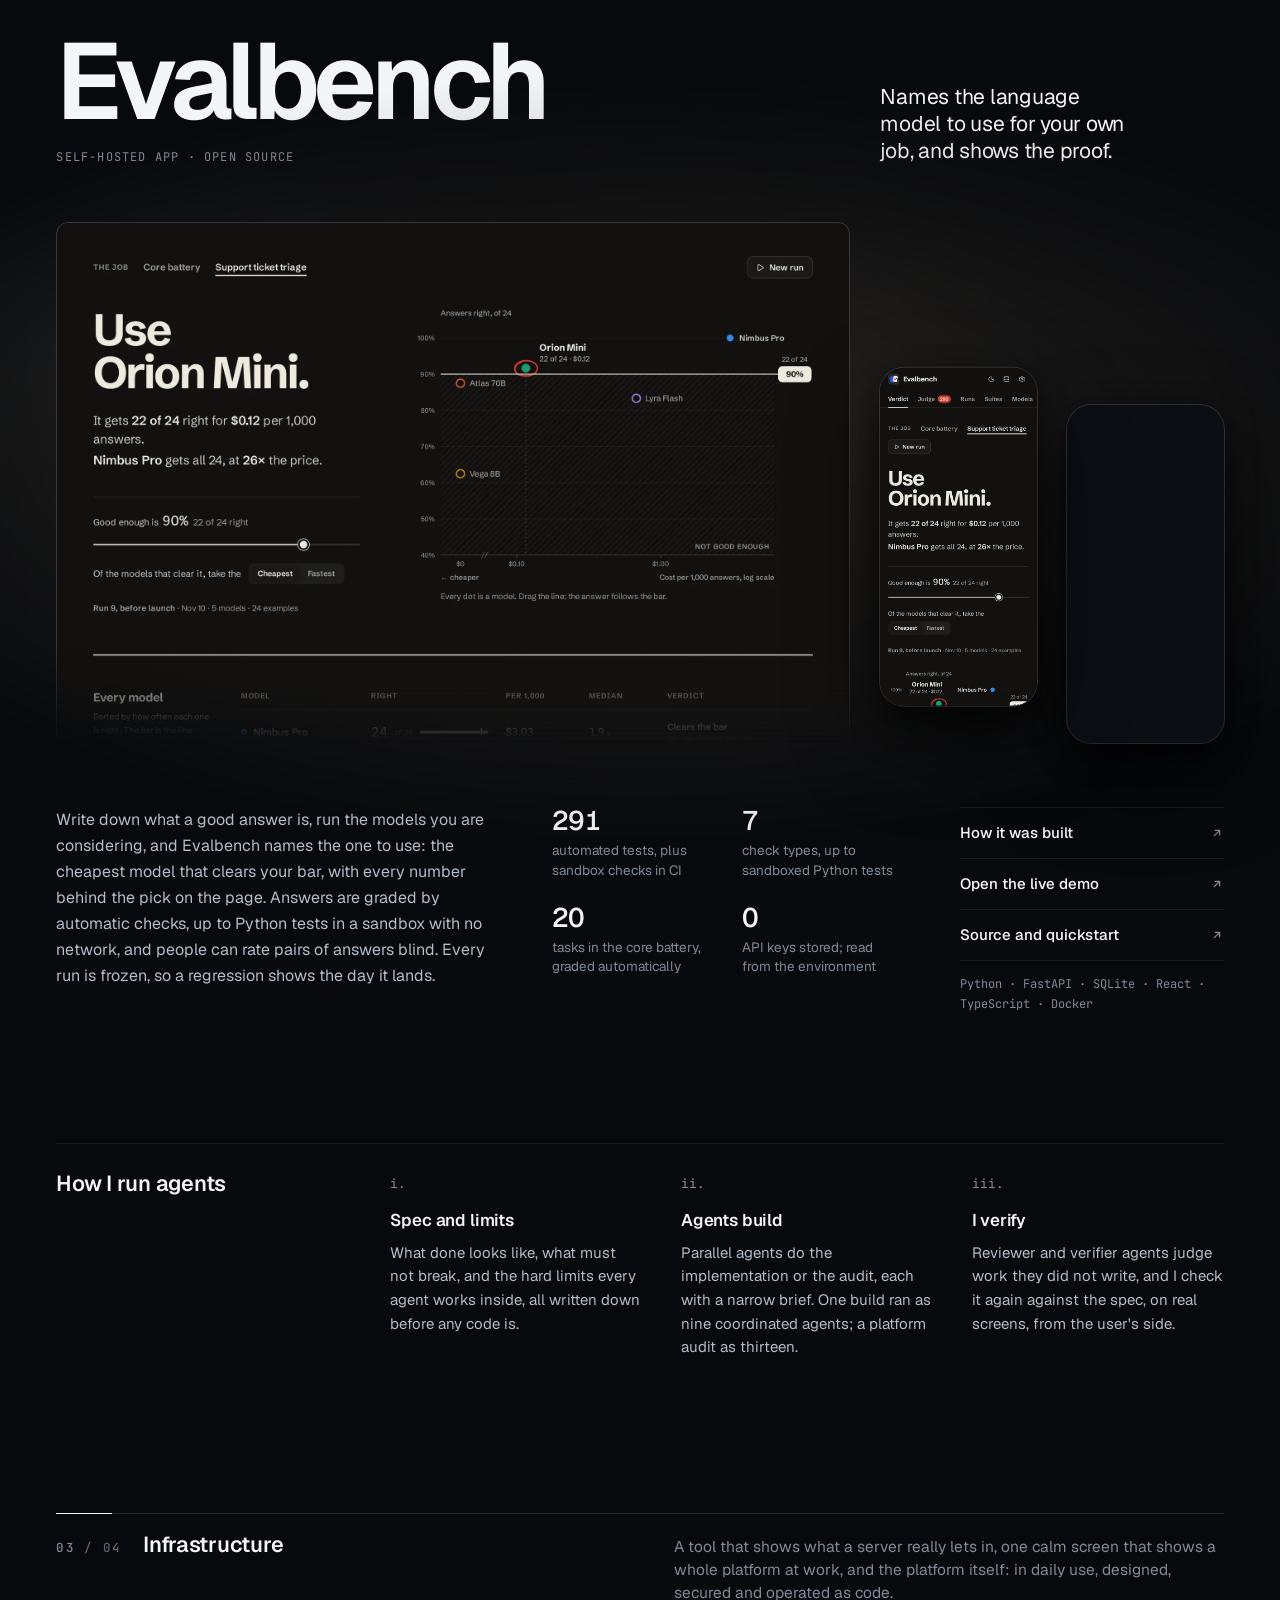
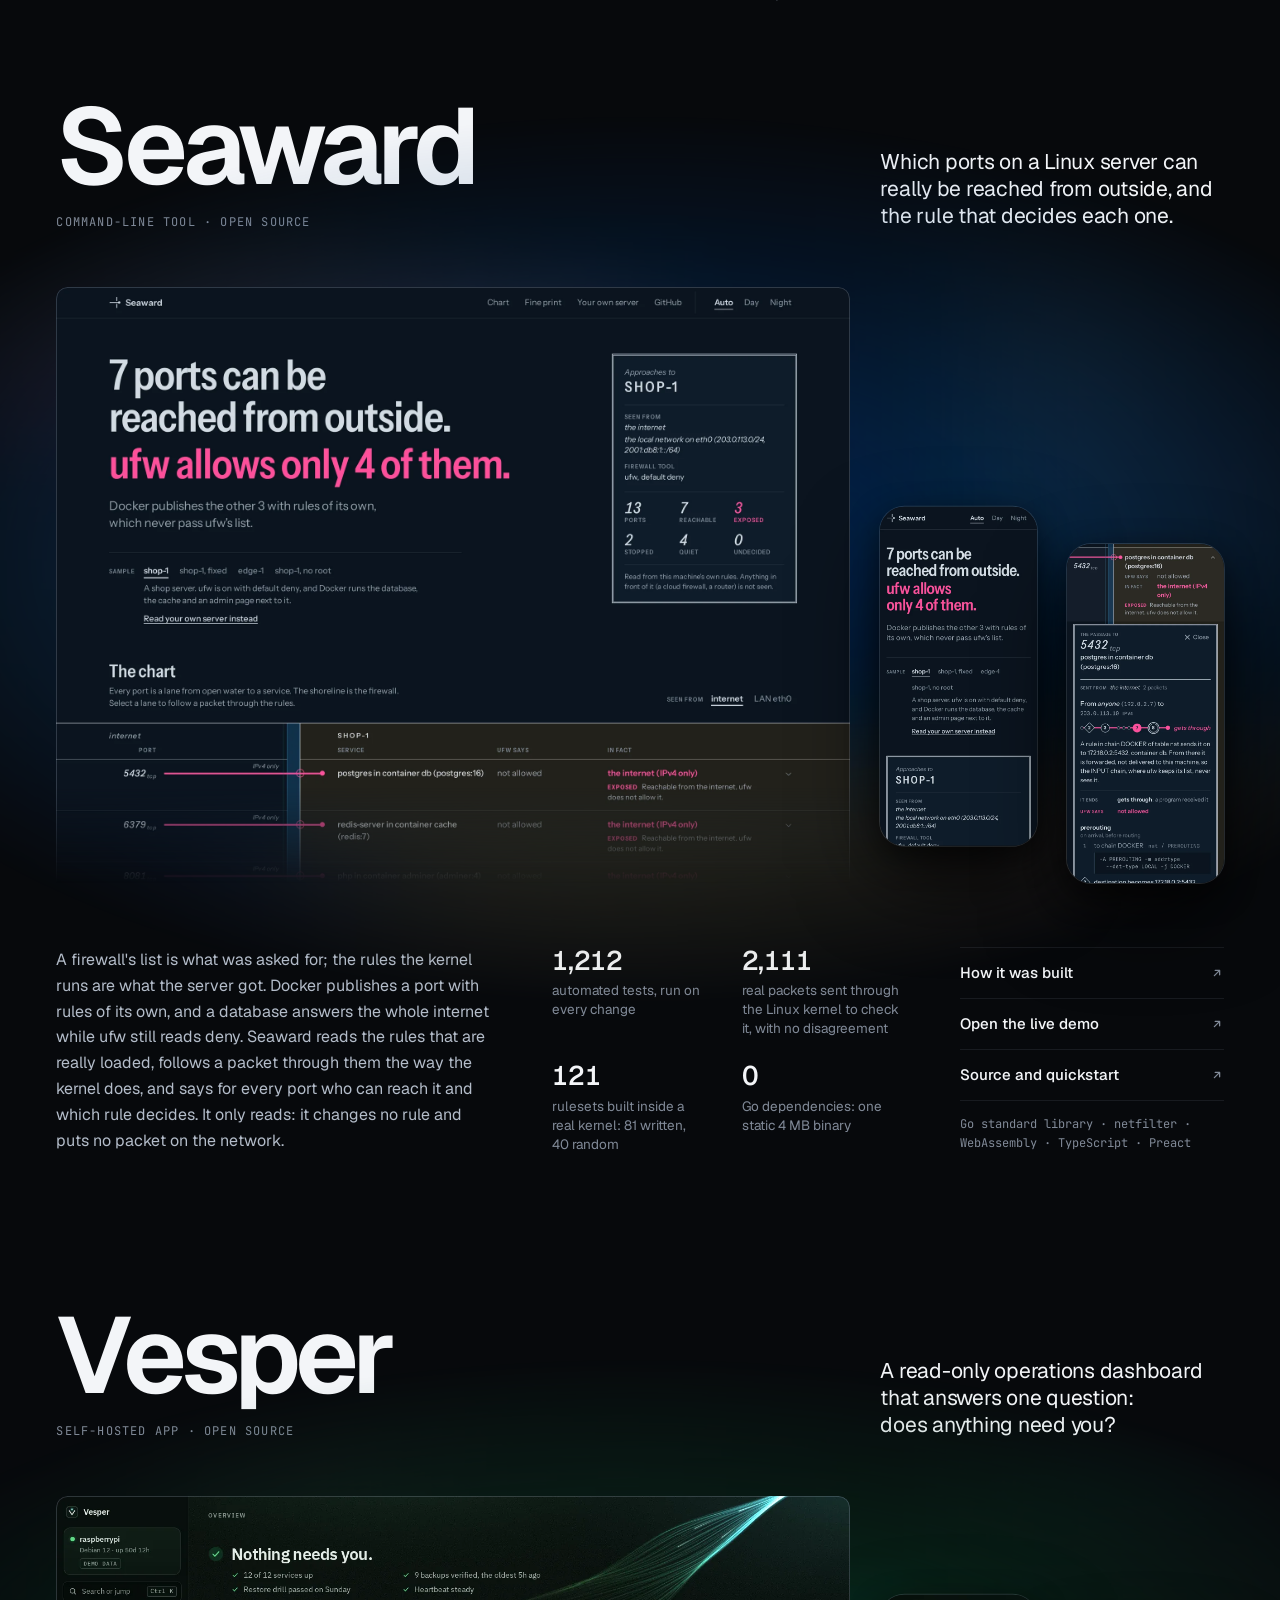
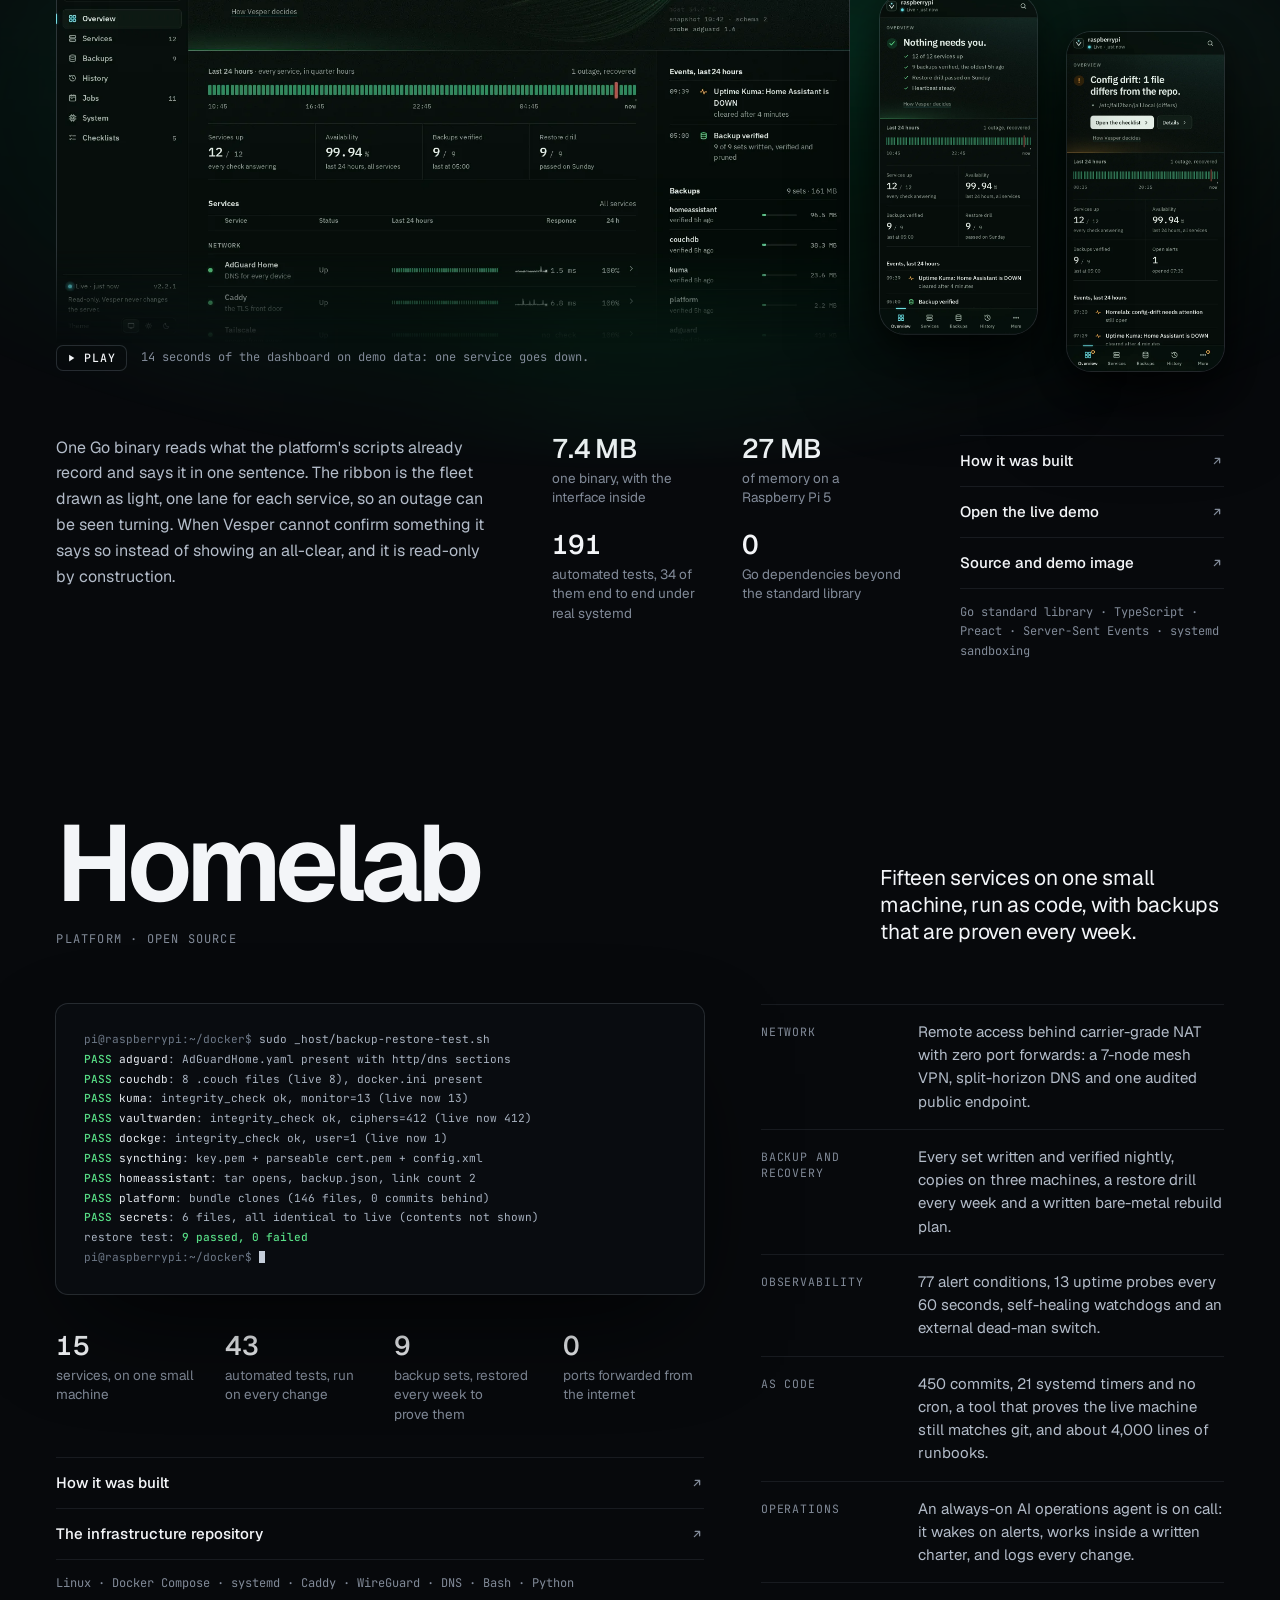
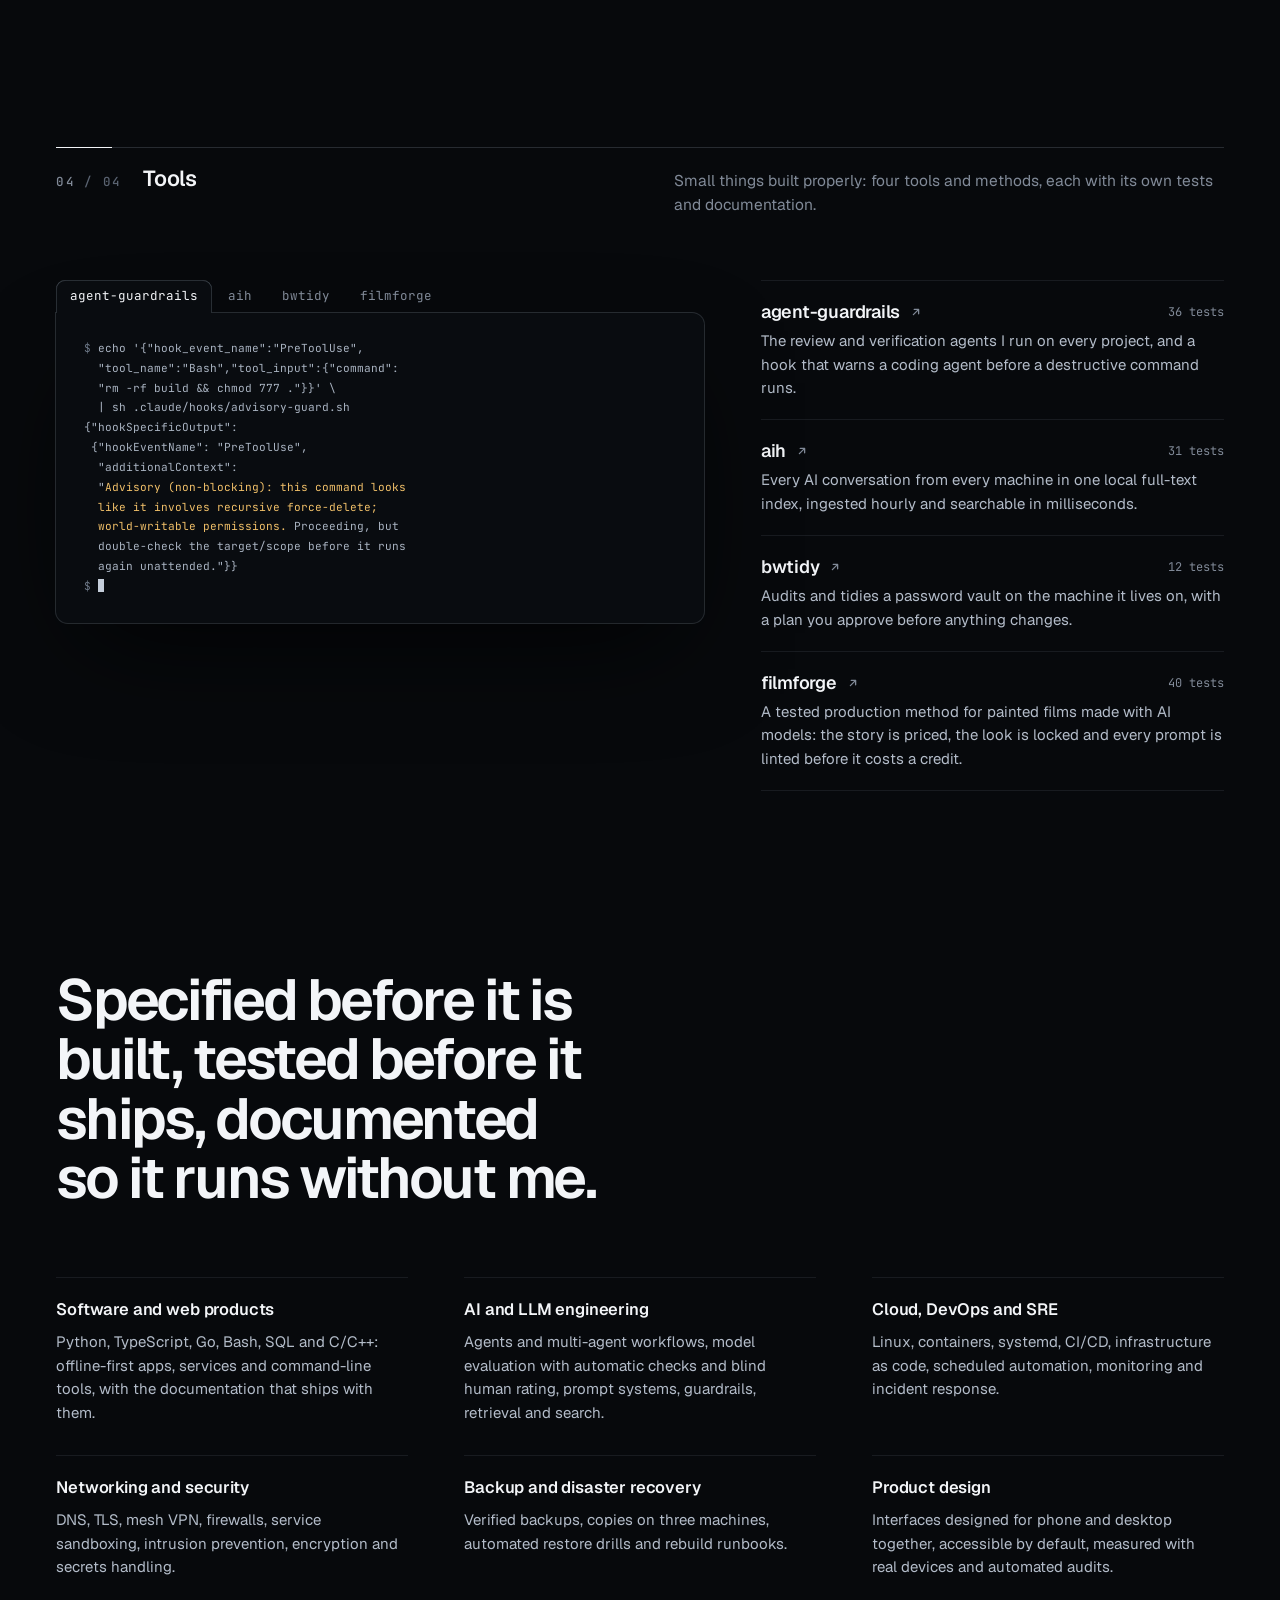
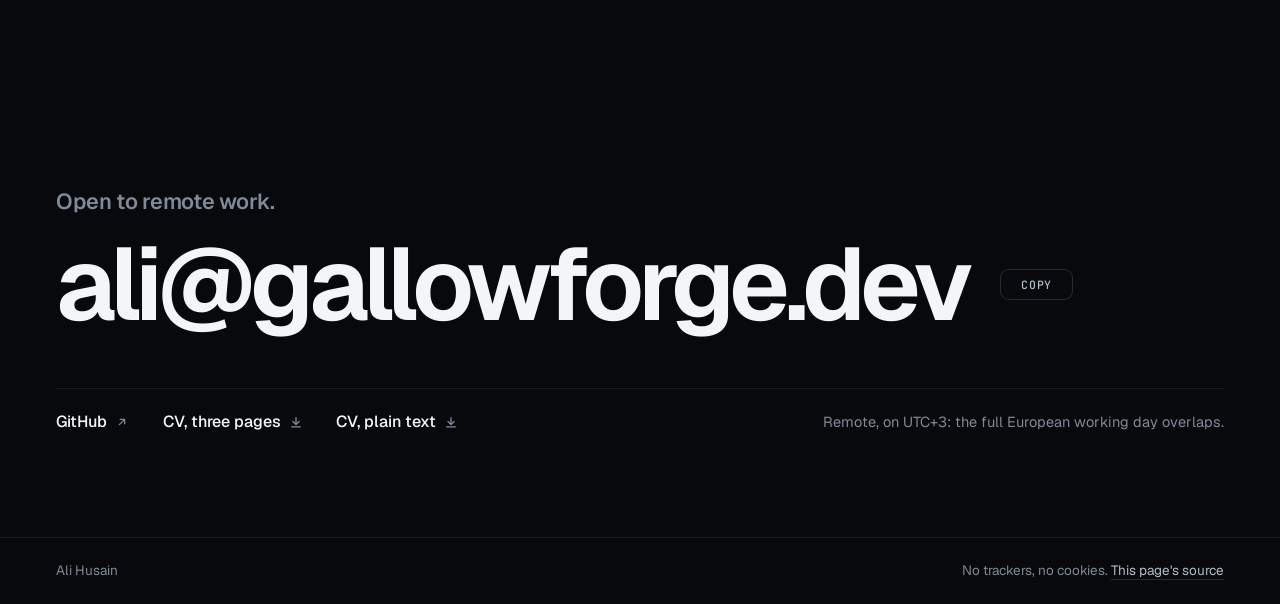
==== commit 58b91282: "CV on three pages: every capability, the computer science foundations and the toolkit The homelab's " ====
--- a/index.html
+++ b/index.html
@@ -67,7 +67,7 @@
         <a class="btn" href="https://github.com/gallowforge" rel="me">GitHub <svg class="i" viewBox="0 0 16 16" aria-hidden="true"><path d="M5 11 11 5M6 5h5v5"/></svg></a>
         <a class="btn" href="assets/Ali-Husain-CV.pdf">CV <svg class="i" viewBox="0 0 16 16" aria-hidden="true"><path d="M8 3v8M4.5 7.5 8 11l3.5-3.5M3 13.5h10"/></svg></a>
       </div>
-      <a class="live" href="https://github.com/gallowforge/seaward/releases/tag/v0.1.1"><i aria-hidden="true"></i><span>Latest release</span> Seaward 0.1.1</a>
+      <a class="live" href="https://github.com/gallowforge/vesper/releases/tag/v2.2.2"><i aria-hidden="true"></i><span>Latest release</span> Vesper 2.2.2</a>
     </div>
 
     <nav class="scene" aria-label="The work, layer by layer">
@@ -371,7 +371,7 @@
           <div><dt>Network</dt><dd>Remote access behind carrier-grade NAT with zero port forwards: a 7-node mesh VPN, split-horizon DNS and one audited public endpoint.</dd></div>
           <div><dt>Backup and recovery</dt><dd>Every set written and verified nightly, copies on three machines, a restore drill every week and a written bare-metal rebuild plan.</dd></div>
           <div><dt>Observability</dt><dd>77 alert conditions, 13 uptime probes every 60 seconds, self-healing watchdogs and an external dead-man switch.</dd></div>
-          <div><dt>As code</dt><dd>410 commits, 21 systemd timers and no cron, a tool that proves the live machine still matches git, and about 4,100 lines of runbooks.</dd></div>
+          <div><dt>As code</dt><dd>450 commits, 21 systemd timers and no cron, a tool that proves the live machine still matches git, and about 4,000 lines of runbooks.</dd></div>
           <div><dt>Operations</dt><dd>An always-on AI operations agent is on call: it wakes on alerts, works inside a written charter, and logs every change.</dd></div>
         </dl>
       </div>
@@ -432,7 +432,7 @@
     <p class="contact-mail"><a href="mailto:ali@gallowforge.dev">ali@gallowforge.dev</a><button class="mail-copy" type="button" data-copy="ali@gallowforge.dev" aria-label="Copy the email address">Copy</button></p>
     <ul class="contact-links">
       <li><a href="https://github.com/gallowforge" rel="me">GitHub <svg class="i" viewBox="0 0 16 16" aria-hidden="true"><path d="M5 11 11 5M6 5h5v5"/></svg></a></li>
-      <li><a href="assets/Ali-Husain-CV.pdf">CV, two pages <svg class="i" viewBox="0 0 16 16" aria-hidden="true"><path d="M8 3v8M4.5 7.5 8 11l3.5-3.5M3 13.5h10"/></svg></a></li>
+      <li><a href="assets/Ali-Husain-CV.pdf">CV, three pages <svg class="i" viewBox="0 0 16 16" aria-hidden="true"><path d="M8 3v8M4.5 7.5 8 11l3.5-3.5M3 13.5h10"/></svg></a></li>
       <li><a href="assets/Ali-Husain-CV-plain.pdf">CV, plain text <svg class="i" viewBox="0 0 16 16" aria-hidden="true"><path d="M8 3v8M4.5 7.5 8 11l3.5-3.5M3 13.5h10"/></svg></a></li>
       <li class="where">Remote, on UTC+3: the full European working day overlaps.</li>
     </ul>
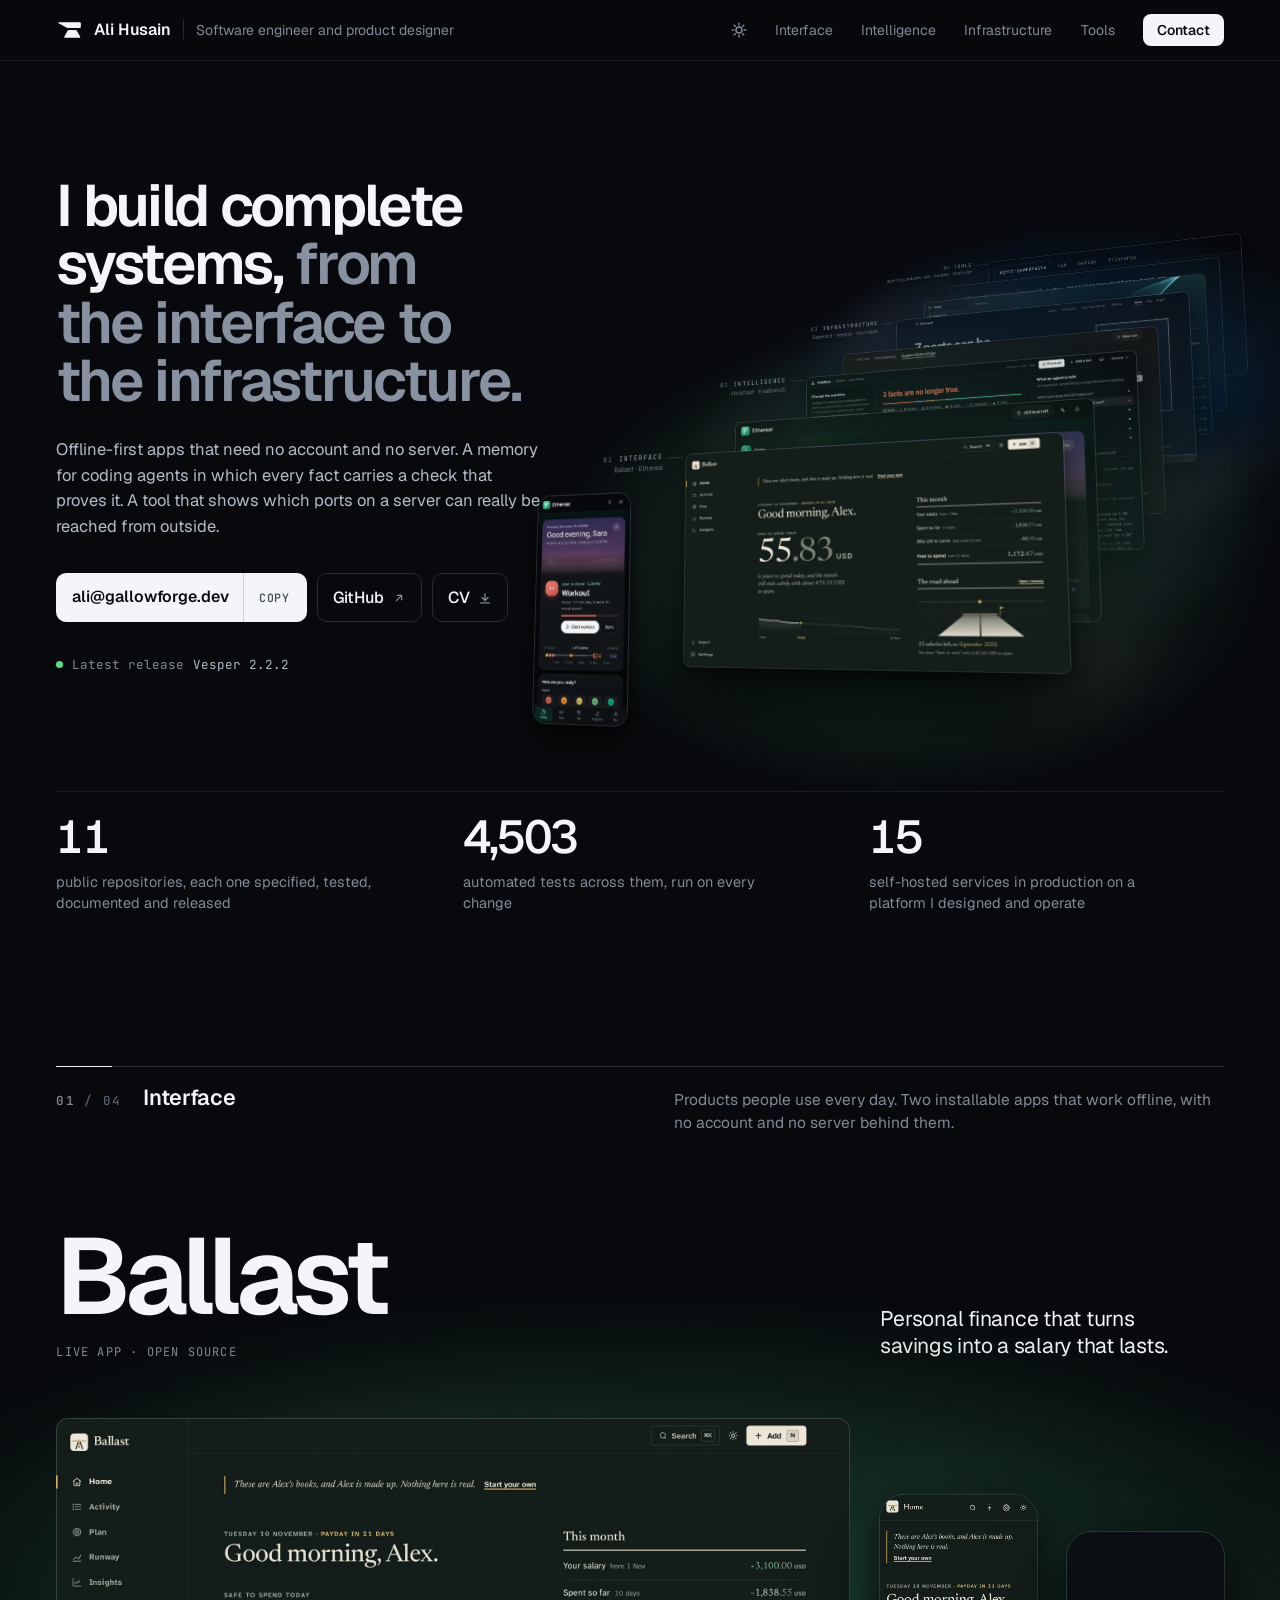
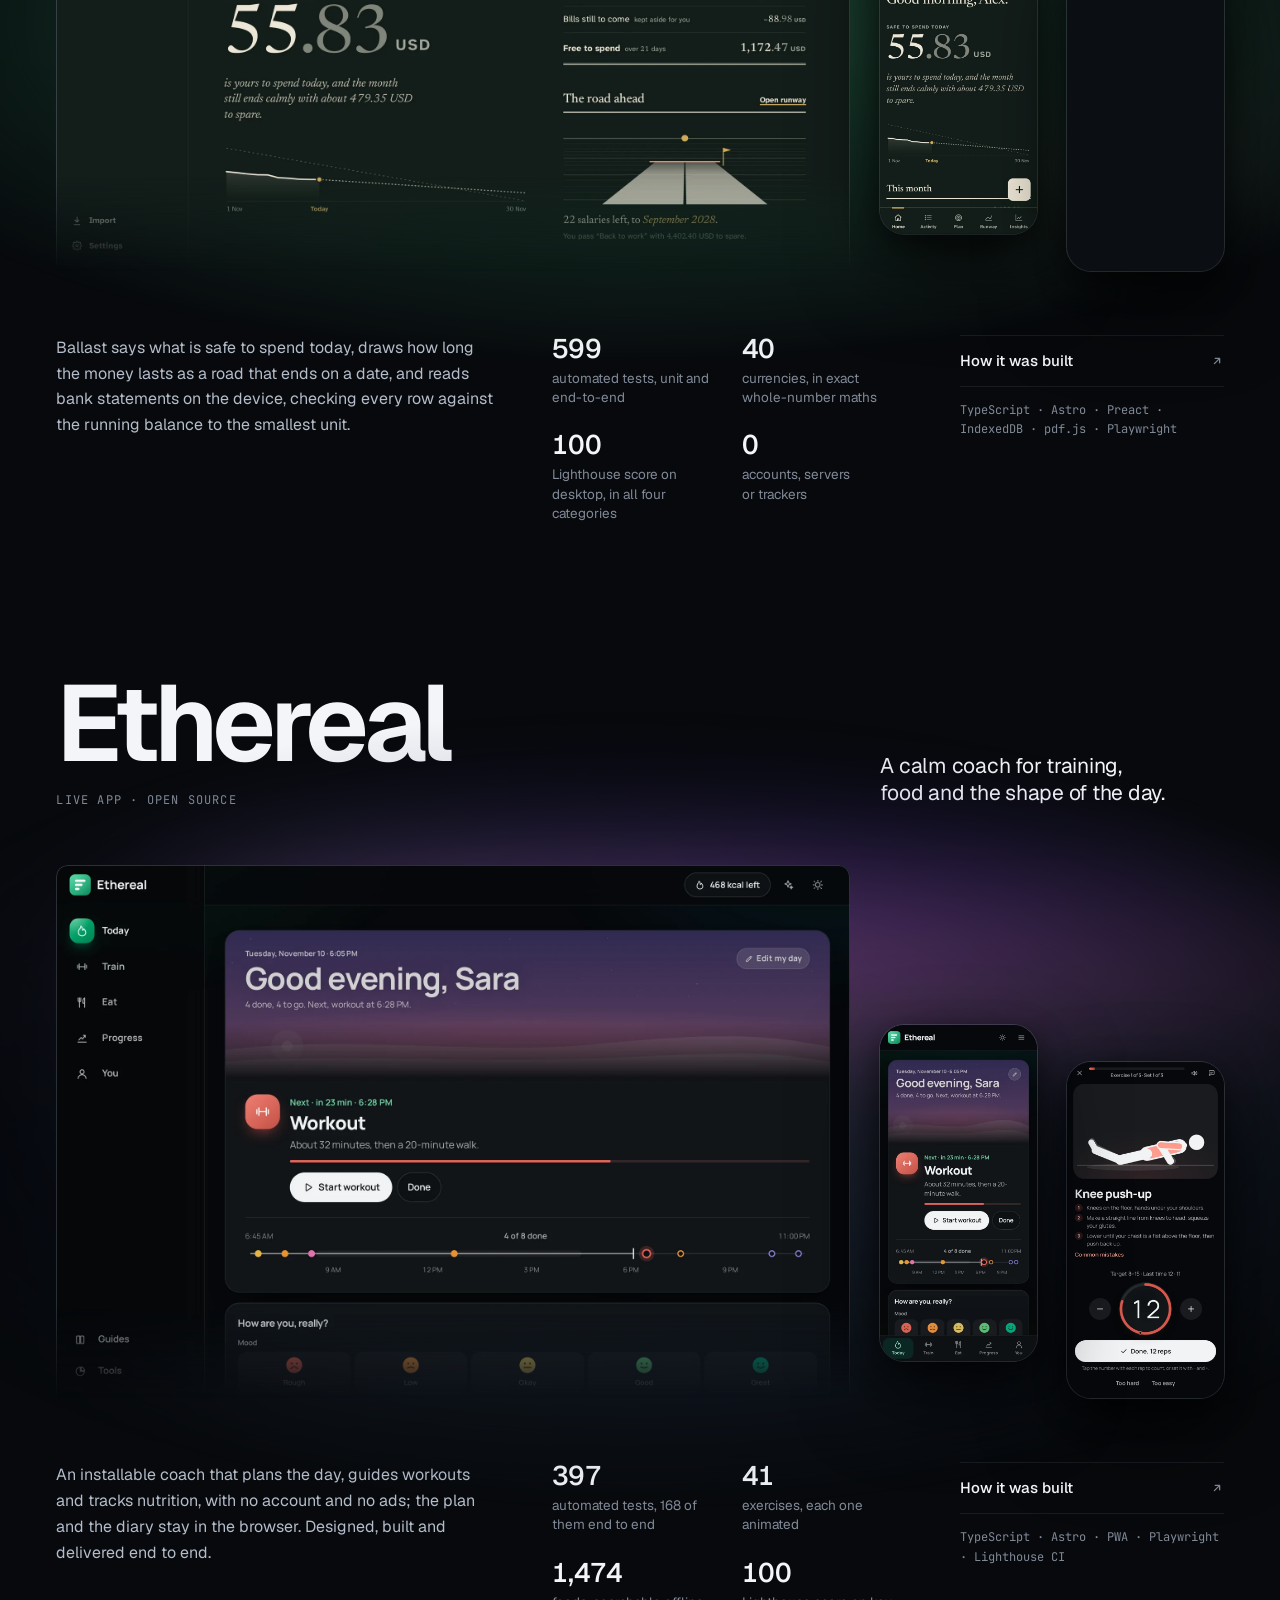
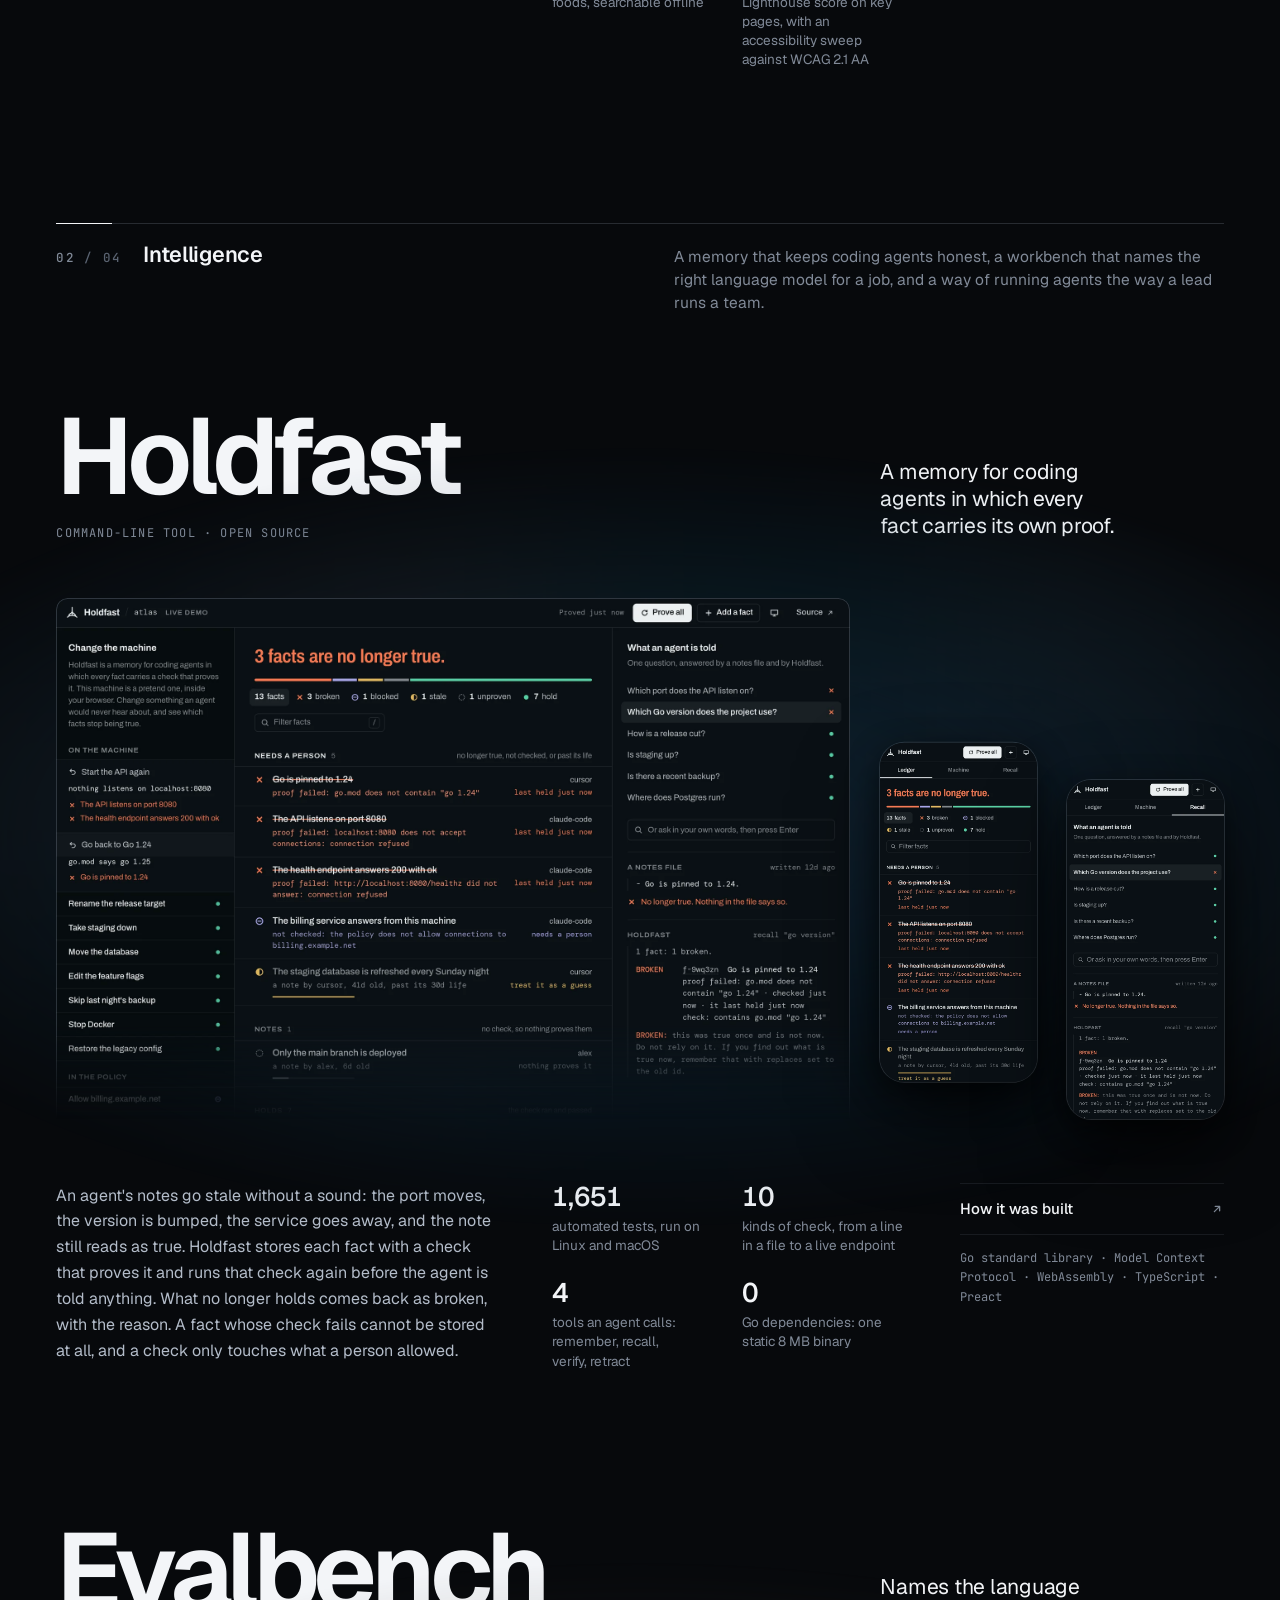
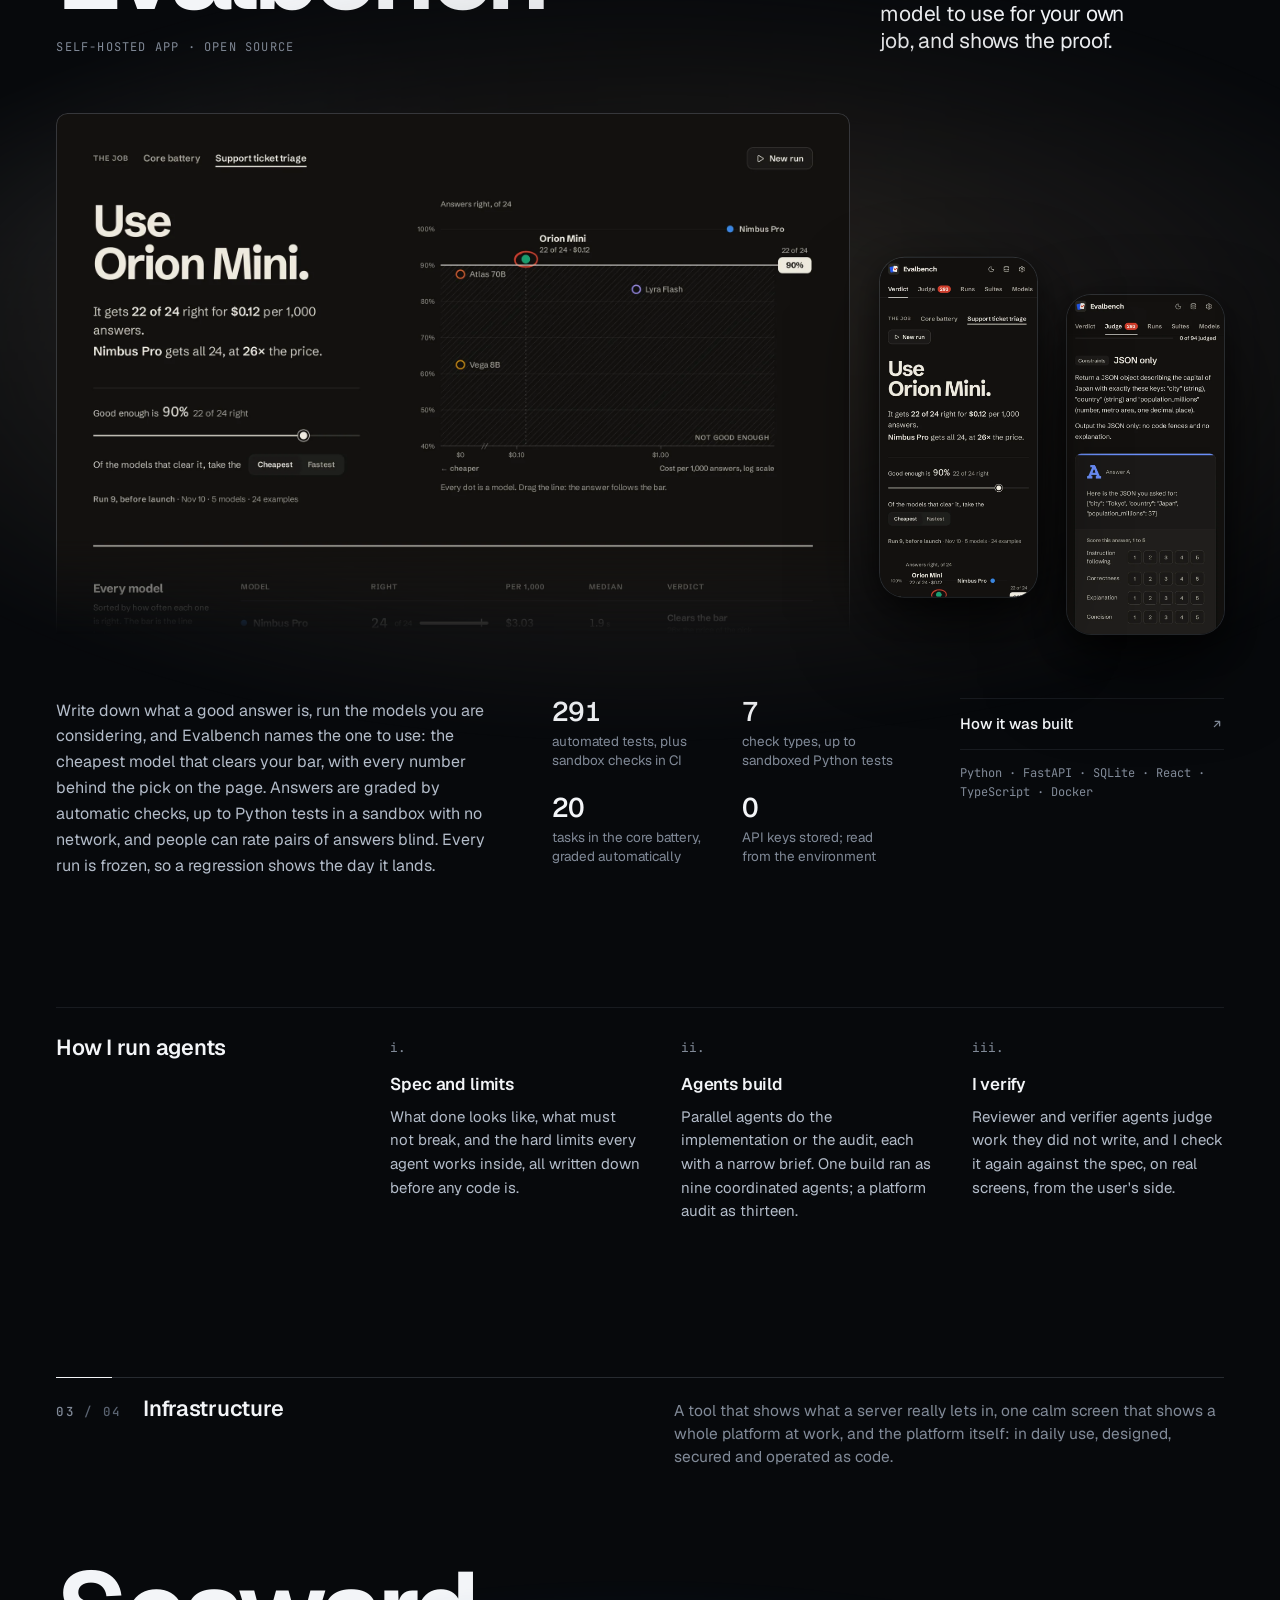
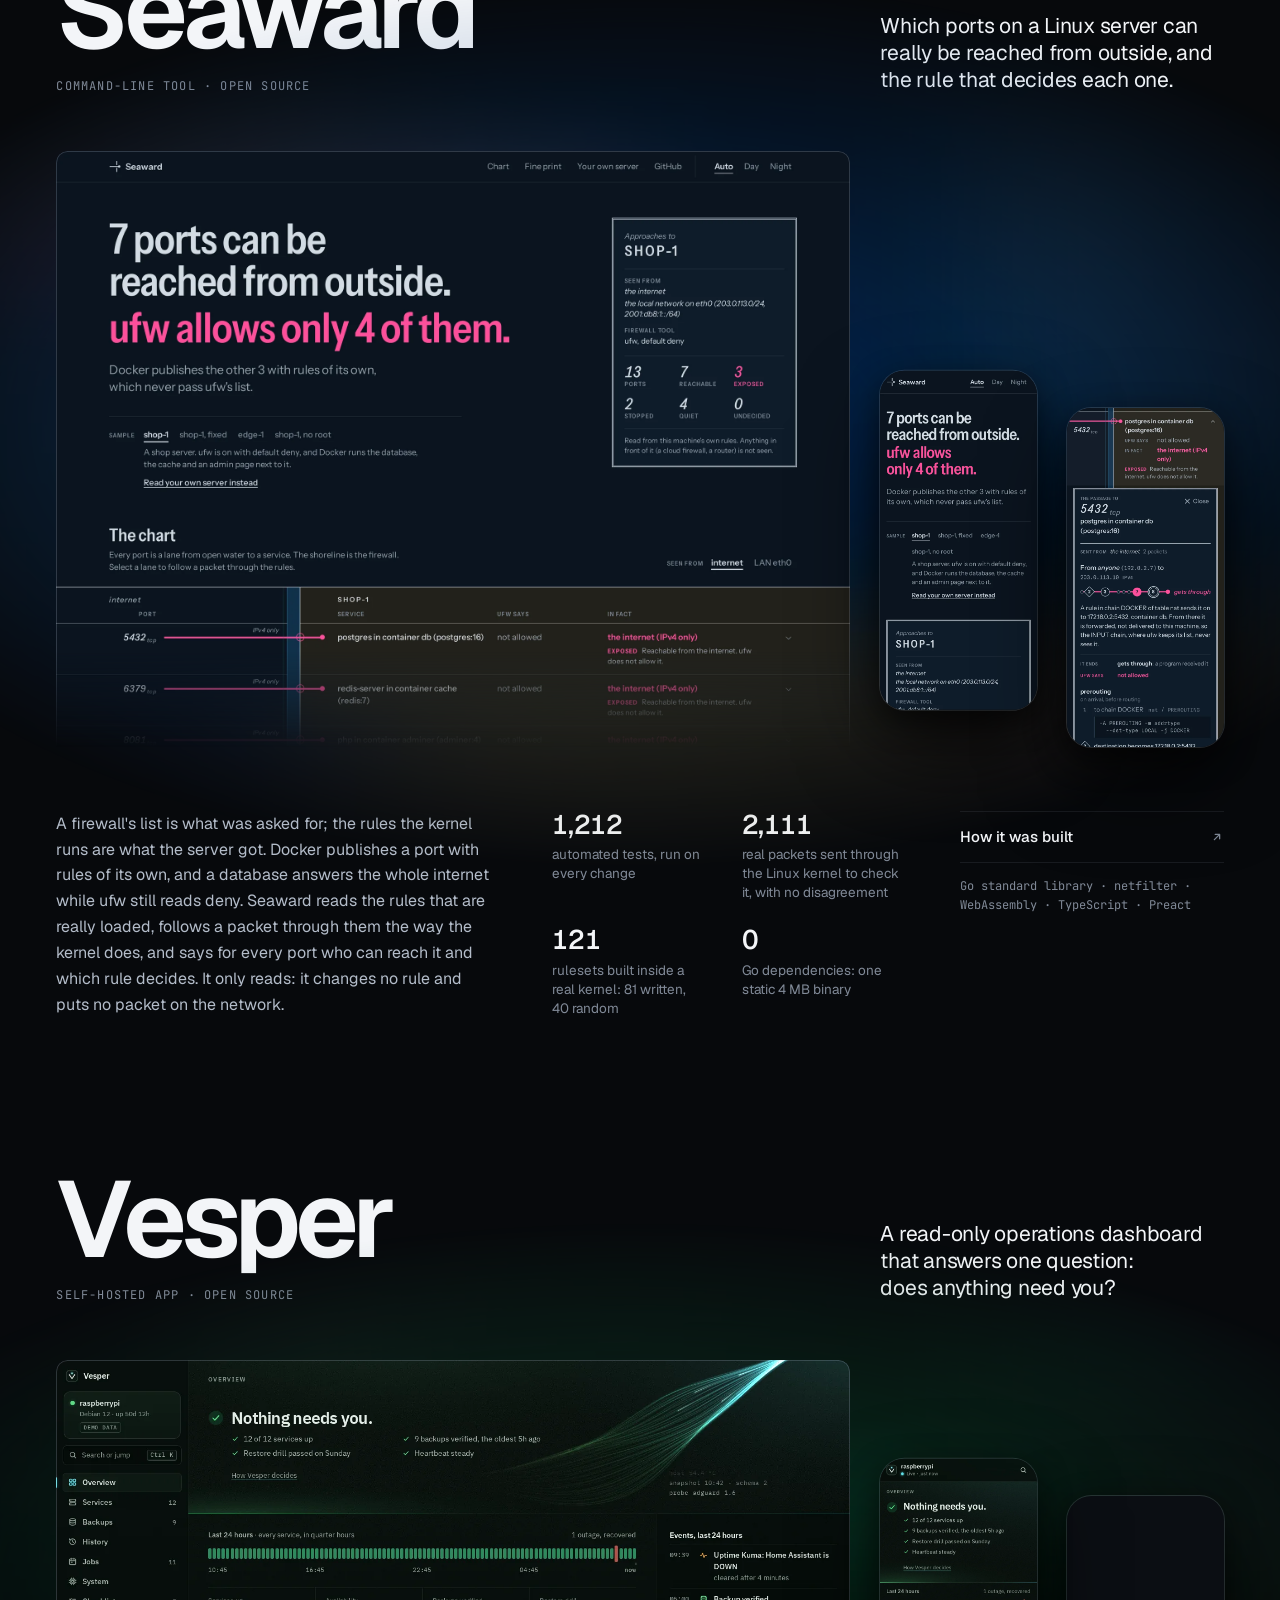
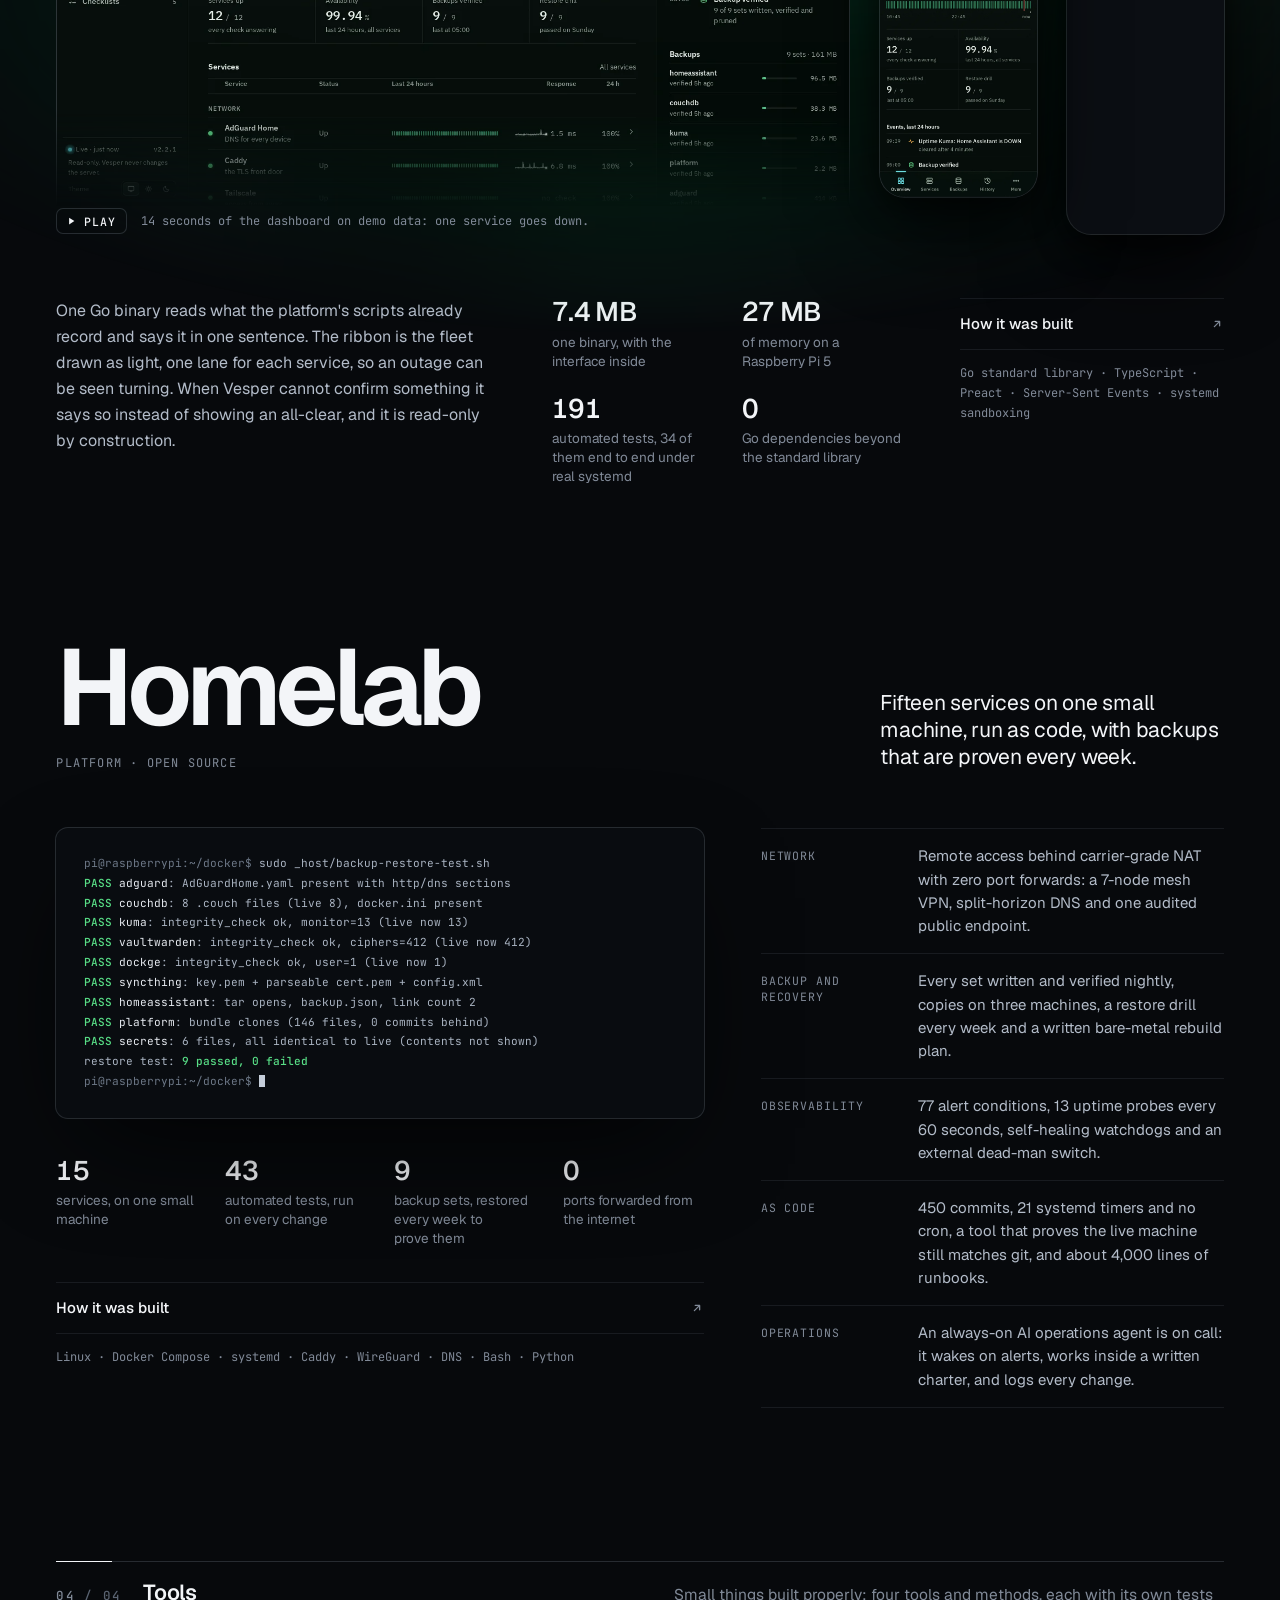
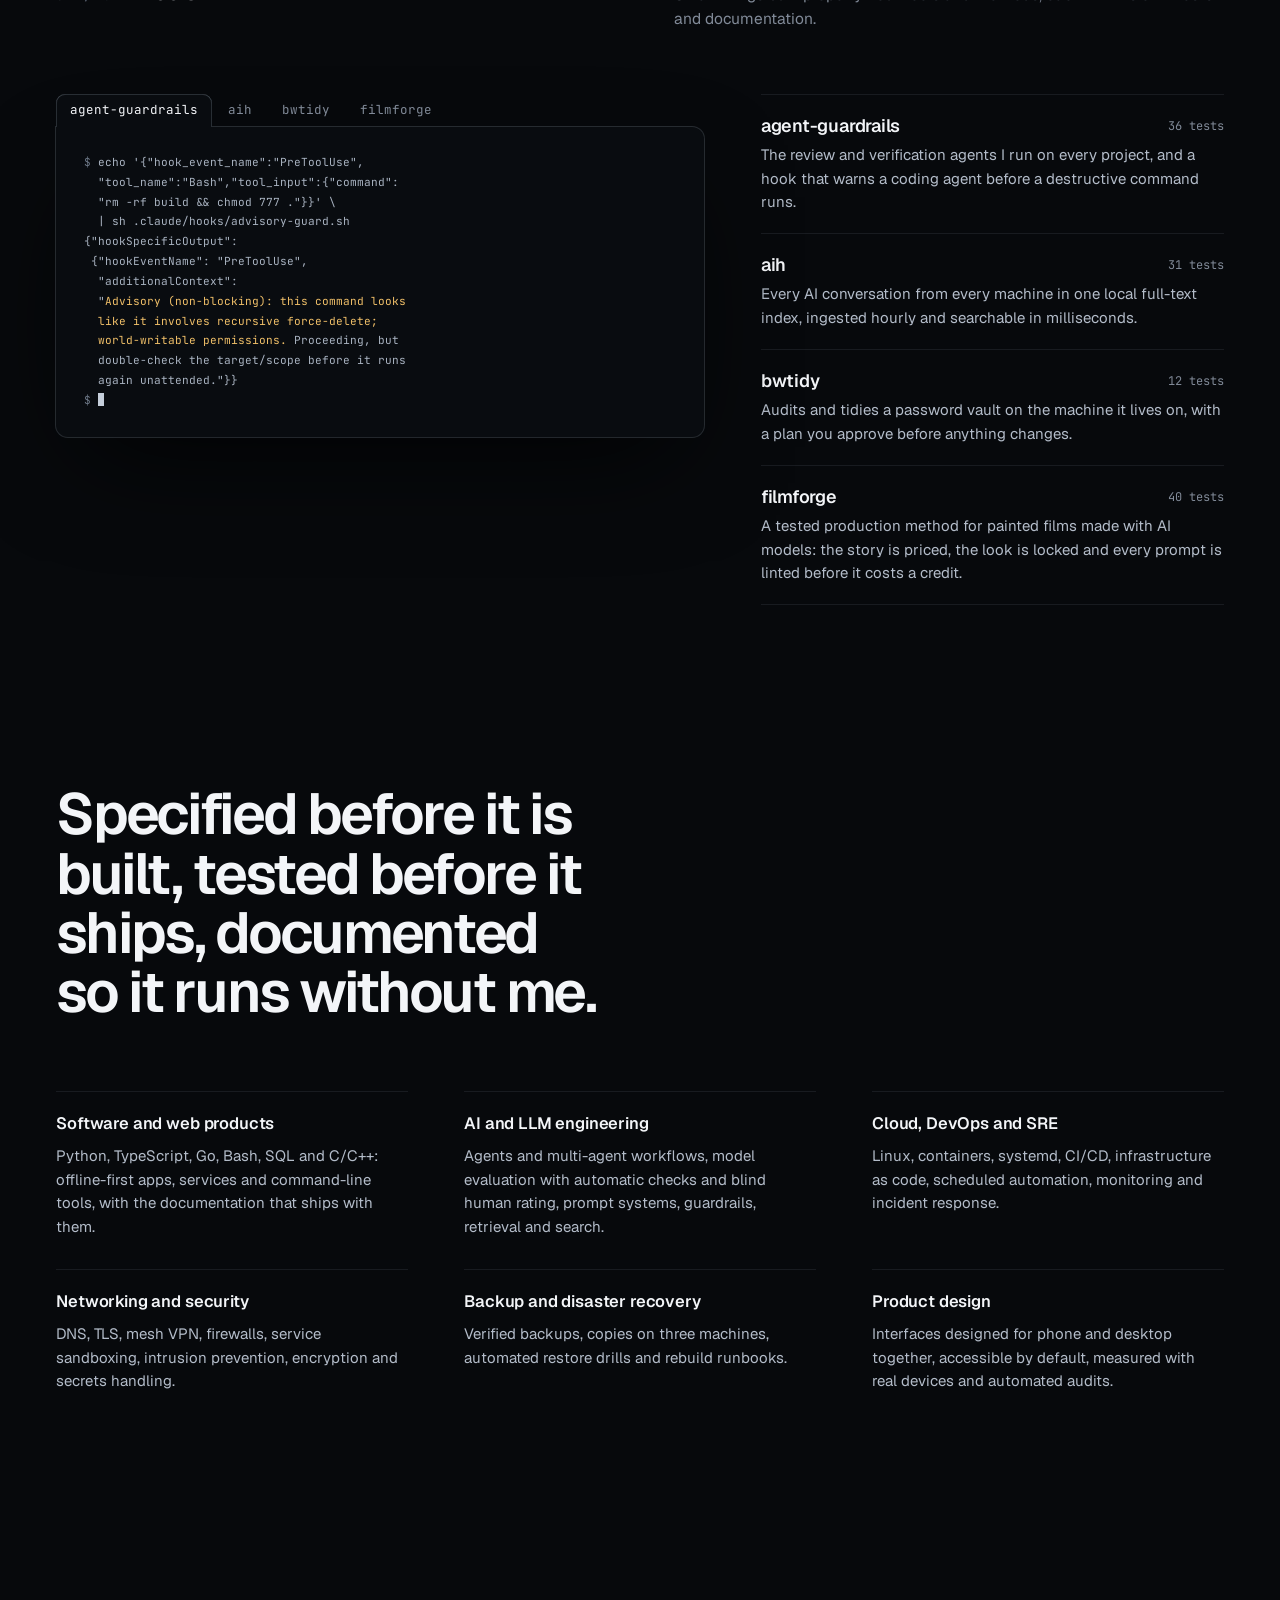
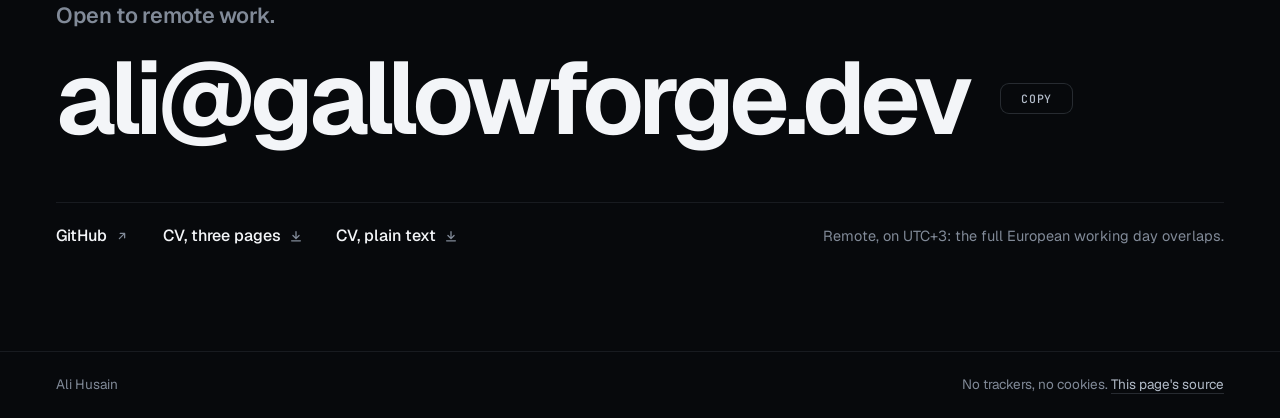
==== commit 0cd2e2a6: "Remove links that go stale when the project repositories are deleted Removes the GitHub repository l" ====
--- a/index.html
+++ b/index.html
@@ -22,7 +22,7 @@
 <link rel="icon" href="assets/favicon.svg" type="image/svg+xml">
 <link rel="preload" href="assets/fonts/geist.woff2" as="font" type="font/woff2" crossorigin>
 <link rel="stylesheet" href="assets/style.css?v=203313a43e">
-<link rel="stylesheet" href="assets/next.css?v=eb42c21e31">
+<link rel="stylesheet" href="assets/next.css?v=bf7650bdfb">
 <noscript><style>.theme-toggle { display: none; }</style></noscript>
 </head>
 <body>
@@ -67,7 +67,7 @@
         <a class="btn" href="https://github.com/gallowforge" rel="me">GitHub <svg class="i" viewBox="0 0 16 16" aria-hidden="true"><path d="M5 11 11 5M6 5h5v5"/></svg></a>
         <a class="btn" href="assets/Ali-Husain-CV.pdf">CV <svg class="i" viewBox="0 0 16 16" aria-hidden="true"><path d="M8 3v8M4.5 7.5 8 11l3.5-3.5M3 13.5h10"/></svg></a>
       </div>
-      <a class="live" href="https://github.com/gallowforge/vesper/releases/tag/v2.2.2"><i aria-hidden="true"></i><span>Latest release</span> Vesper 2.2.2</a>
+      <a class="live" href="work/vesper/"><i aria-hidden="true"></i><span>Latest release</span> Vesper 2.2.2</a>
     </div>
 
     <nav class="scene" aria-label="The work, layer by layer">
@@ -129,9 +129,6 @@
         </dl>
         <ul class="links">
           <li><a href="work/ballast/">How it was built <svg class="i" viewBox="0 0 16 16" aria-hidden="true"><path d="M5 11 11 5M6 5h5v5"/></svg></a></li>
-          <li><a href="https://gallowforge.github.io/ballast/">Open the live app <svg class="i" viewBox="0 0 16 16" aria-hidden="true"><path d="M5 11 11 5M6 5h5v5"/></svg></a></li>
-          <li><a href="https://gallowforge.github.io/ballast/home/?demo=1">Try it with demo data <svg class="i" viewBox="0 0 16 16" aria-hidden="true"><path d="M5 11 11 5M6 5h5v5"/></svg></a></li>
-          <li><a href="https://github.com/gallowforge/ballast">Source on GitHub <svg class="i" viewBox="0 0 16 16" aria-hidden="true"><path d="M5 11 11 5M6 5h5v5"/></svg></a></li>
           <li class="stack-line">TypeScript · Astro · Preact · IndexedDB · pdf.js · Playwright</li>
         </ul>
       </div>
@@ -163,8 +160,6 @@
         </dl>
         <ul class="links">
           <li><a href="work/ethereal/">How it was built <svg class="i" viewBox="0 0 16 16" aria-hidden="true"><path d="M5 11 11 5M6 5h5v5"/></svg></a></li>
-          <li><a href="https://gallowforge.github.io/Ethereal/">Open the live app <svg class="i" viewBox="0 0 16 16" aria-hidden="true"><path d="M5 11 11 5M6 5h5v5"/></svg></a></li>
-          <li><a href="https://github.com/gallowforge/Ethereal">Source on GitHub <svg class="i" viewBox="0 0 16 16" aria-hidden="true"><path d="M5 11 11 5M6 5h5v5"/></svg></a></li>
           <li class="stack-line">TypeScript · Astro · PWA · Playwright · Lighthouse CI</li>
         </ul>
       </div>
@@ -205,8 +200,6 @@
         </dl>
         <ul class="links">
           <li><a href="work/holdfast/">How it was built <svg class="i" viewBox="0 0 16 16" aria-hidden="true"><path d="M5 11 11 5M6 5h5v5"/></svg></a></li>
-          <li><a href="https://gallowforge.github.io/holdfast/">Open the live demo <svg class="i" viewBox="0 0 16 16" aria-hidden="true"><path d="M5 11 11 5M6 5h5v5"/></svg></a></li>
-          <li><a href="https://github.com/gallowforge/holdfast">Source and quickstart <svg class="i" viewBox="0 0 16 16" aria-hidden="true"><path d="M5 11 11 5M6 5h5v5"/></svg></a></li>
           <li class="stack-line">Go standard library · Model Context Protocol · WebAssembly · TypeScript · Preact</li>
         </ul>
       </div>
@@ -238,8 +231,6 @@
         </dl>
         <ul class="links">
           <li><a href="work/evalbench/">How it was built <svg class="i" viewBox="0 0 16 16" aria-hidden="true"><path d="M5 11 11 5M6 5h5v5"/></svg></a></li>
-          <li><a href="https://gallowforge.github.io/evalbench/">Open the live demo <svg class="i" viewBox="0 0 16 16" aria-hidden="true"><path d="M5 11 11 5M6 5h5v5"/></svg></a></li>
-          <li><a href="https://github.com/gallowforge/evalbench">Source and quickstart <svg class="i" viewBox="0 0 16 16" aria-hidden="true"><path d="M5 11 11 5M6 5h5v5"/></svg></a></li>
           <li class="stack-line">Python · FastAPI · SQLite · React · TypeScript · Docker</li>
         </ul>
       </div>
@@ -291,8 +282,6 @@
         </dl>
         <ul class="links">
           <li><a href="work/seaward/">How it was built <svg class="i" viewBox="0 0 16 16" aria-hidden="true"><path d="M5 11 11 5M6 5h5v5"/></svg></a></li>
-          <li><a href="https://gallowforge.github.io/seaward/">Open the live demo <svg class="i" viewBox="0 0 16 16" aria-hidden="true"><path d="M5 11 11 5M6 5h5v5"/></svg></a></li>
-          <li><a href="https://github.com/gallowforge/seaward">Source and quickstart <svg class="i" viewBox="0 0 16 16" aria-hidden="true"><path d="M5 11 11 5M6 5h5v5"/></svg></a></li>
           <li class="stack-line">Go standard library · netfilter · WebAssembly · TypeScript · Preact</li>
         </ul>
       </div>
@@ -333,8 +322,6 @@
         </dl>
         <ul class="links">
           <li><a href="work/vesper/">How it was built <svg class="i" viewBox="0 0 16 16" aria-hidden="true"><path d="M5 11 11 5M6 5h5v5"/></svg></a></li>
-          <li><a href="https://gallowforge.github.io/vesper/">Open the live demo <svg class="i" viewBox="0 0 16 16" aria-hidden="true"><path d="M5 11 11 5M6 5h5v5"/></svg></a></li>
-          <li><a href="https://github.com/gallowforge/vesper">Source and demo image <svg class="i" viewBox="0 0 16 16" aria-hidden="true"><path d="M5 11 11 5M6 5h5v5"/></svg></a></li>
           <li class="stack-line">Go standard library · TypeScript · Preact · Server-Sent Events · systemd sandboxing</li>
         </ul>
       </div>
@@ -363,7 +350,6 @@
         </dl>
       <ul class="links links--under">
           <li><a href="work/homelab/">How it was built <svg class="i" viewBox="0 0 16 16" aria-hidden="true"><path d="M5 11 11 5M6 5h5v5"/></svg></a></li>
-        <li><a href="https://github.com/gallowforge/homelab">The infrastructure repository <svg class="i" viewBox="0 0 16 16" aria-hidden="true"><path d="M5 11 11 5M6 5h5v5"/></svg></a></li>
         <li class="stack-line">Linux · Docker Compose · systemd · Caddy · WireGuard · DNS · Bash · Python</li>
       </ul>
         </div>
@@ -402,10 +388,10 @@
       </figure>
     </div>
     <ul class="rows">
-      <li><a href="https://github.com/gallowforge/agent-guardrails"><h3>agent-guardrails <svg class="i" viewBox="0 0 16 16" aria-hidden="true"><path d="M5 11 11 5M6 5h5v5"/></svg></h3><p>The review and verification agents I run on every project, and a hook that warns a coding agent before a destructive command runs.</p><span>36 tests</span></a></li>
-      <li><a href="https://github.com/gallowforge/aih"><h3>aih <svg class="i" viewBox="0 0 16 16" aria-hidden="true"><path d="M5 11 11 5M6 5h5v5"/></svg></h3><p>Every AI conversation from every machine in one local full-text index, ingested hourly and searchable in milliseconds.</p><span>31 tests</span></a></li>
-      <li><a href="https://github.com/gallowforge/bwtidy"><h3>bwtidy <svg class="i" viewBox="0 0 16 16" aria-hidden="true"><path d="M5 11 11 5M6 5h5v5"/></svg></h3><p>Audits and tidies a password vault on the machine it lives on, with a plan you approve before anything changes.</p><span>12 tests</span></a></li>
-      <li><a href="https://github.com/gallowforge/filmforge"><h3>filmforge <svg class="i" viewBox="0 0 16 16" aria-hidden="true"><path d="M5 11 11 5M6 5h5v5"/></svg></h3><p>A tested production method for painted films made with AI models: the story is priced, the look is locked and every prompt is linted before it costs a credit.</p><span>40 tests</span></a></li>
+      <li><div class="row"><h3>agent-guardrails</h3><p>The review and verification agents I run on every project, and a hook that warns a coding agent before a destructive command runs.</p><span>36 tests</span></div></li>
+      <li><div class="row"><h3>aih</h3><p>Every AI conversation from every machine in one local full-text index, ingested hourly and searchable in milliseconds.</p><span>31 tests</span></div></li>
+      <li><div class="row"><h3>bwtidy</h3><p>Audits and tidies a password vault on the machine it lives on, with a plan you approve before anything changes.</p><span>12 tests</span></div></li>
+      <li><div class="row"><h3>filmforge</h3><p>A tested production method for painted films made with AI models: the story is priced, the look is locked and every prompt is linted before it costs a credit.</p><span>40 tests</span></div></li>
     </ul>
   </div>
 </section>
--- a/assets/next.css
+++ b/assets/next.css
@@ -71,3 +71,7 @@
   .case-row { grid-template-columns: minmax(0, 1fr); gap: 16px; }
   .case-list, .case-proof { grid-template-columns: minmax(0, 1fr); gap: 24px; }
 }
+
+/* A small tool listed without a link (its repository is no longer public): the same row as `.rows a`. */
+.rows .row { display: grid; grid-template-columns: minmax(0, 1fr) auto; gap: 6px 24px; padding: 19px 0 20px; border-top: 1px solid var(--line); }
+.rows li:last-child .row { border-bottom: 1px solid var(--line); }
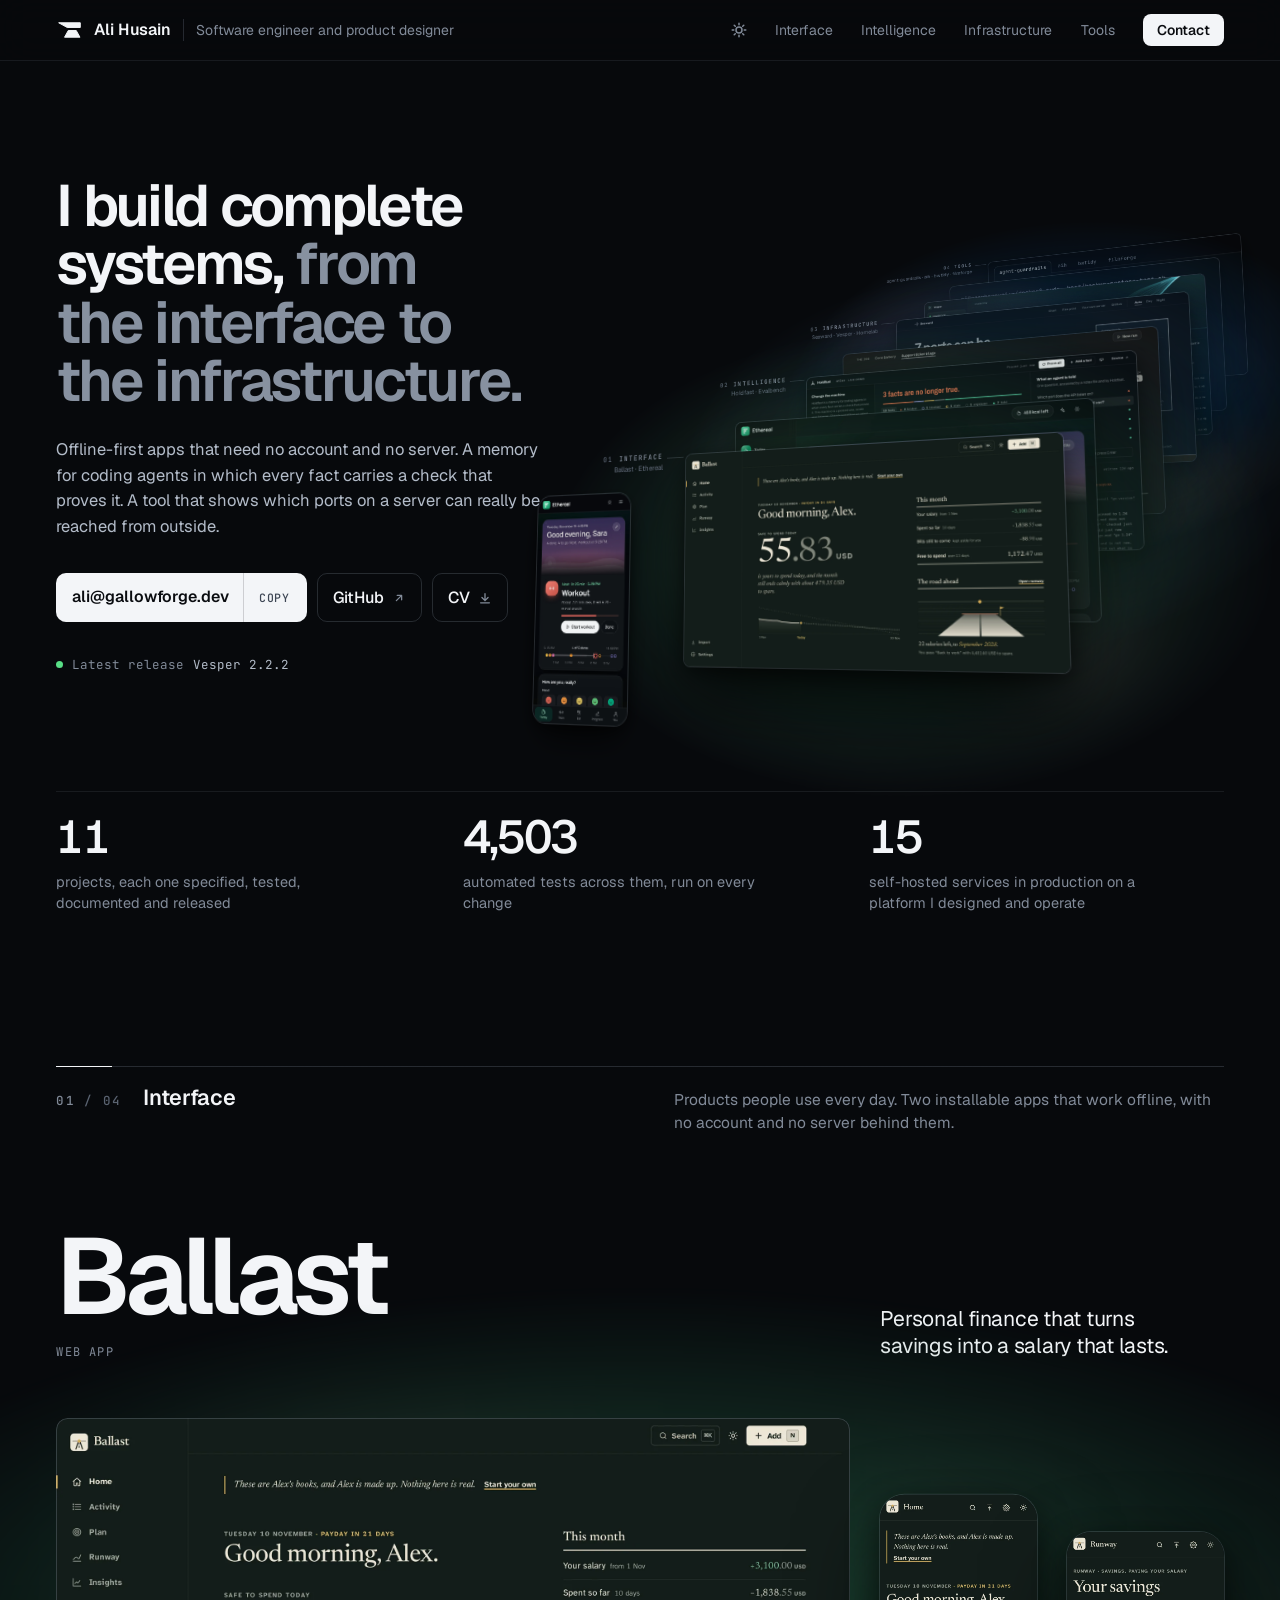
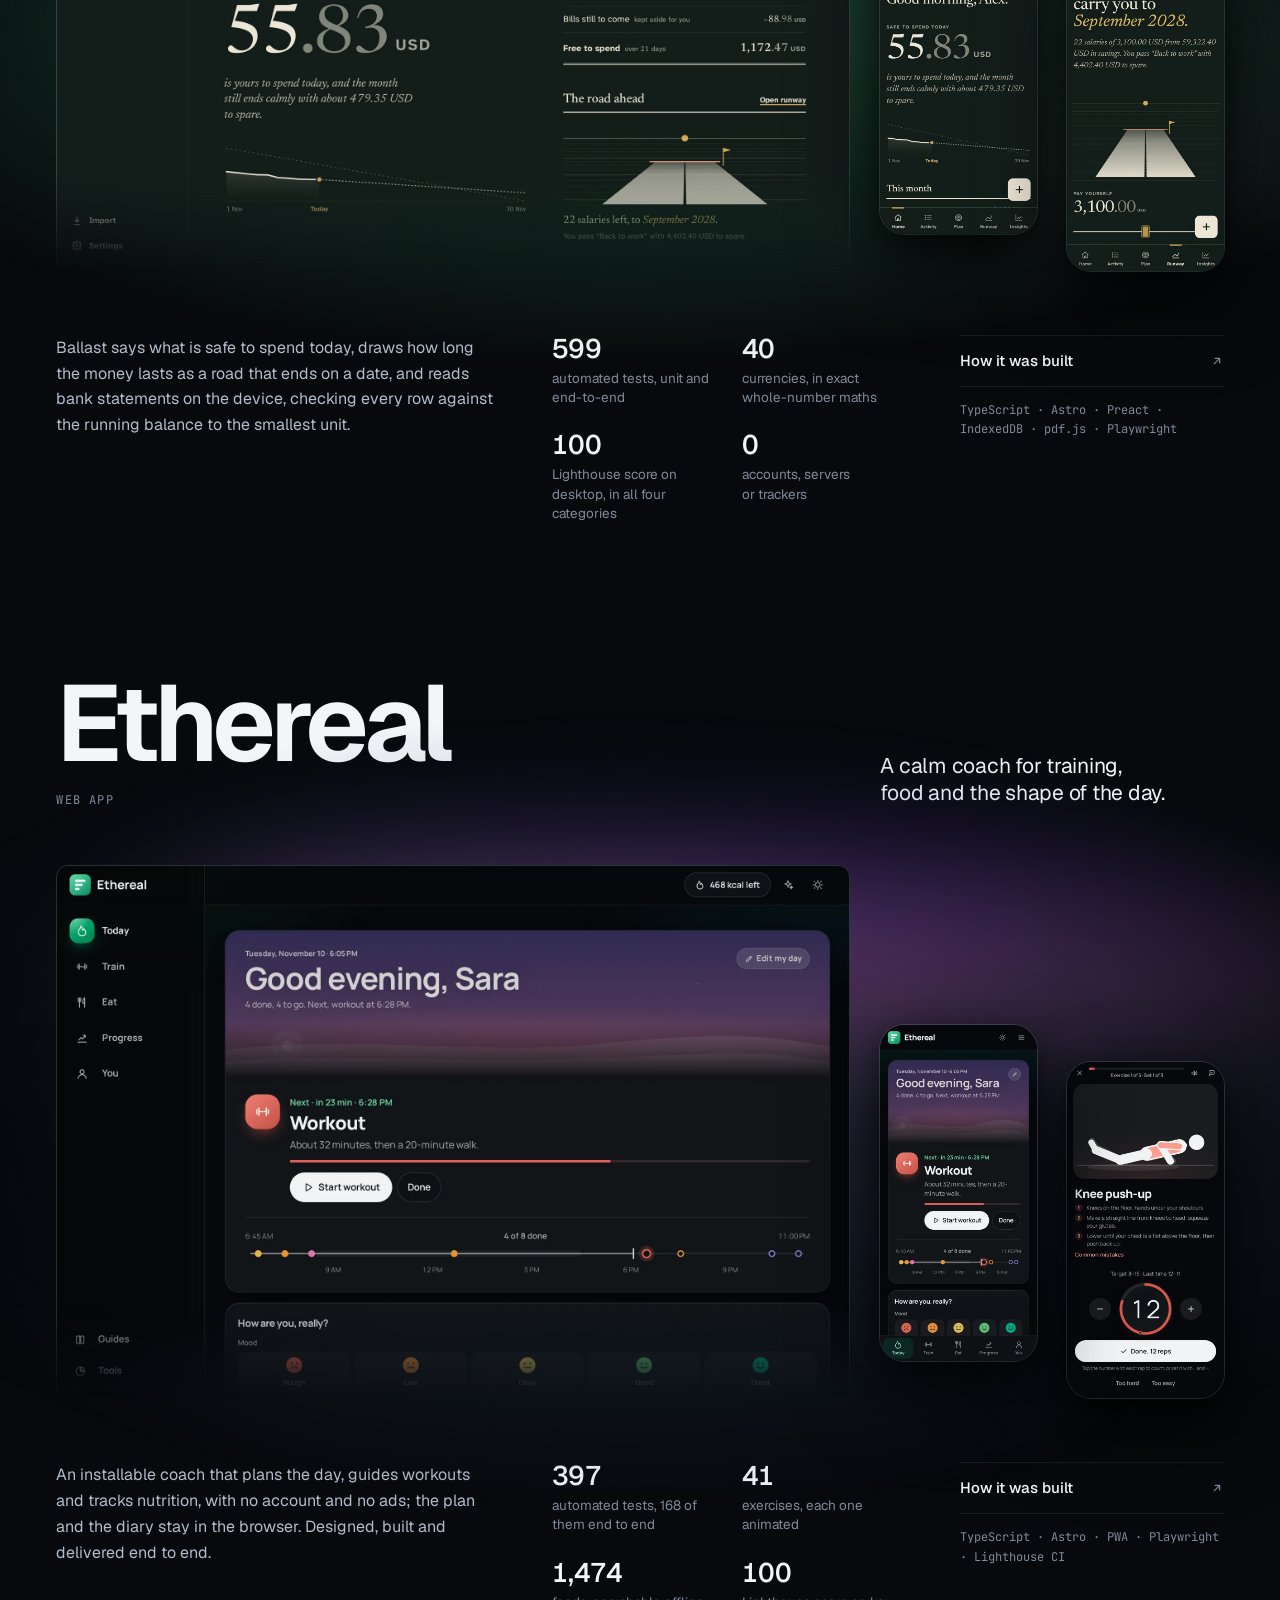
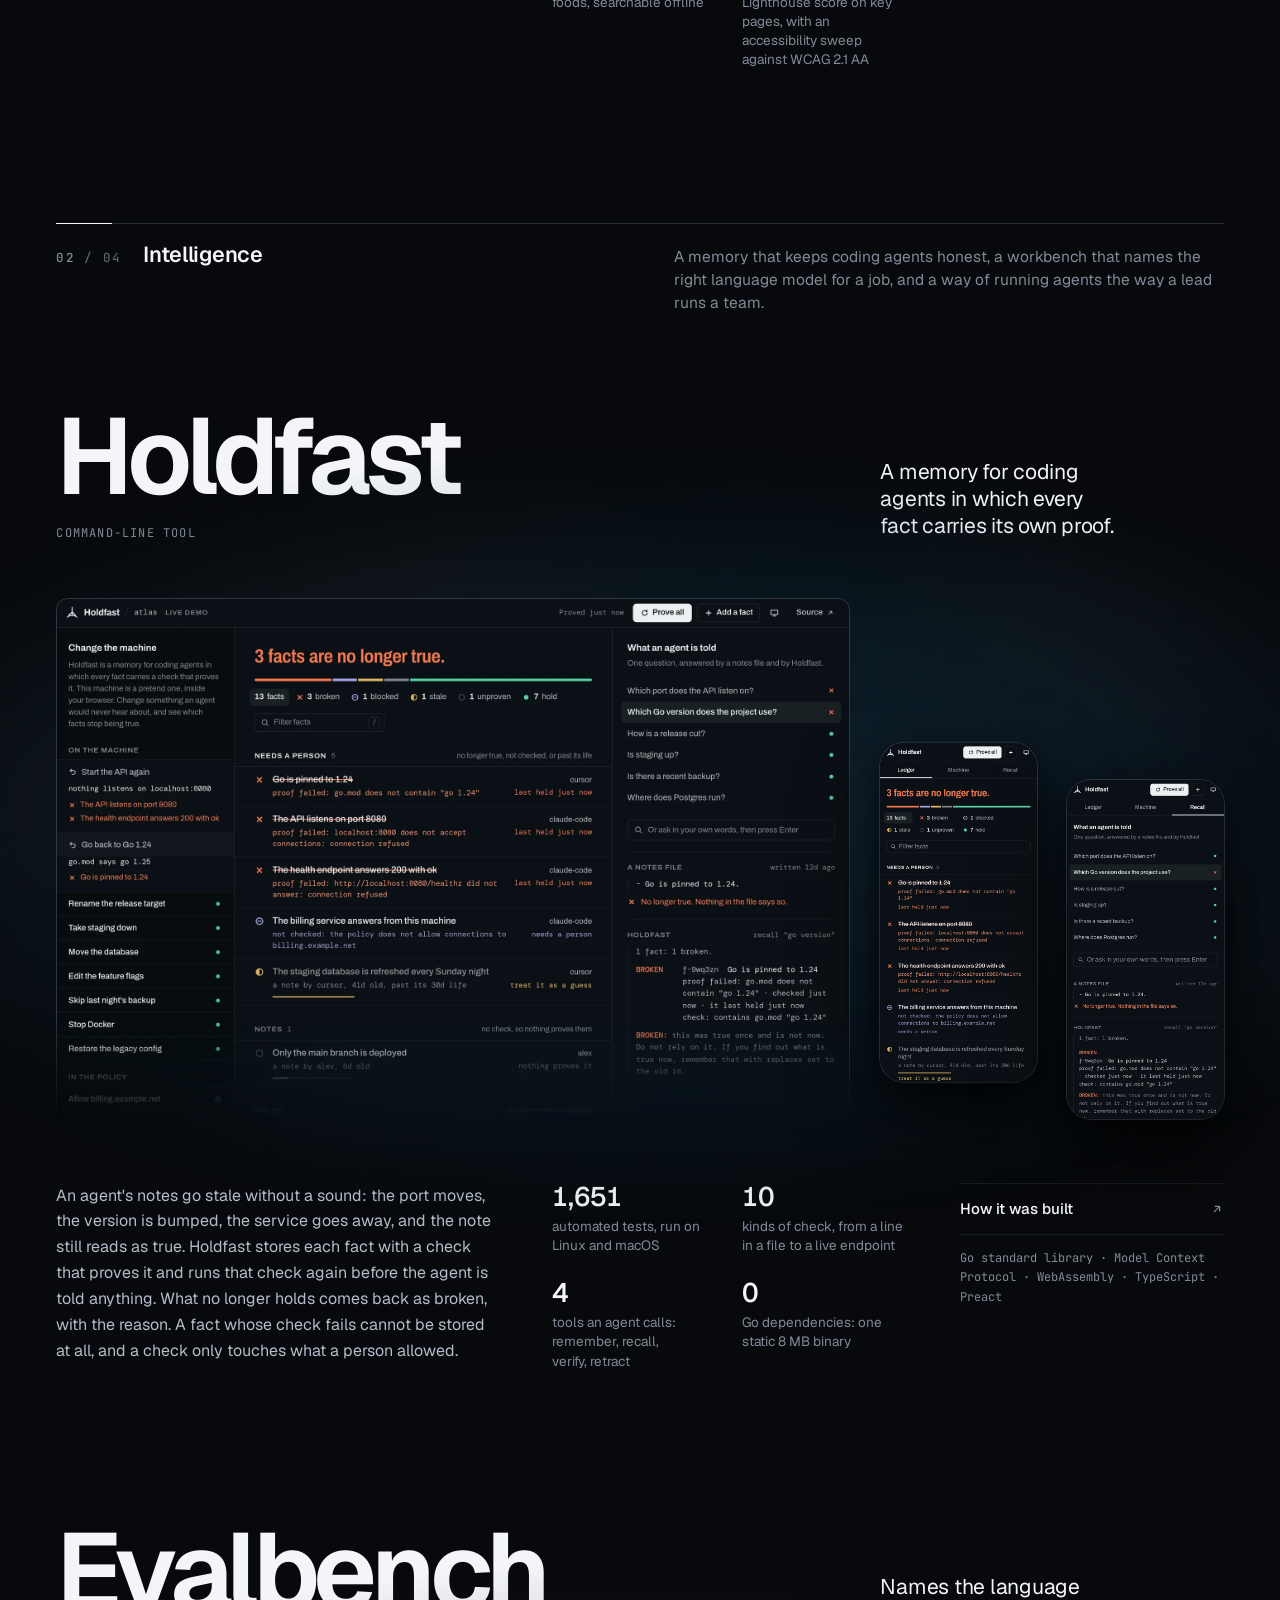
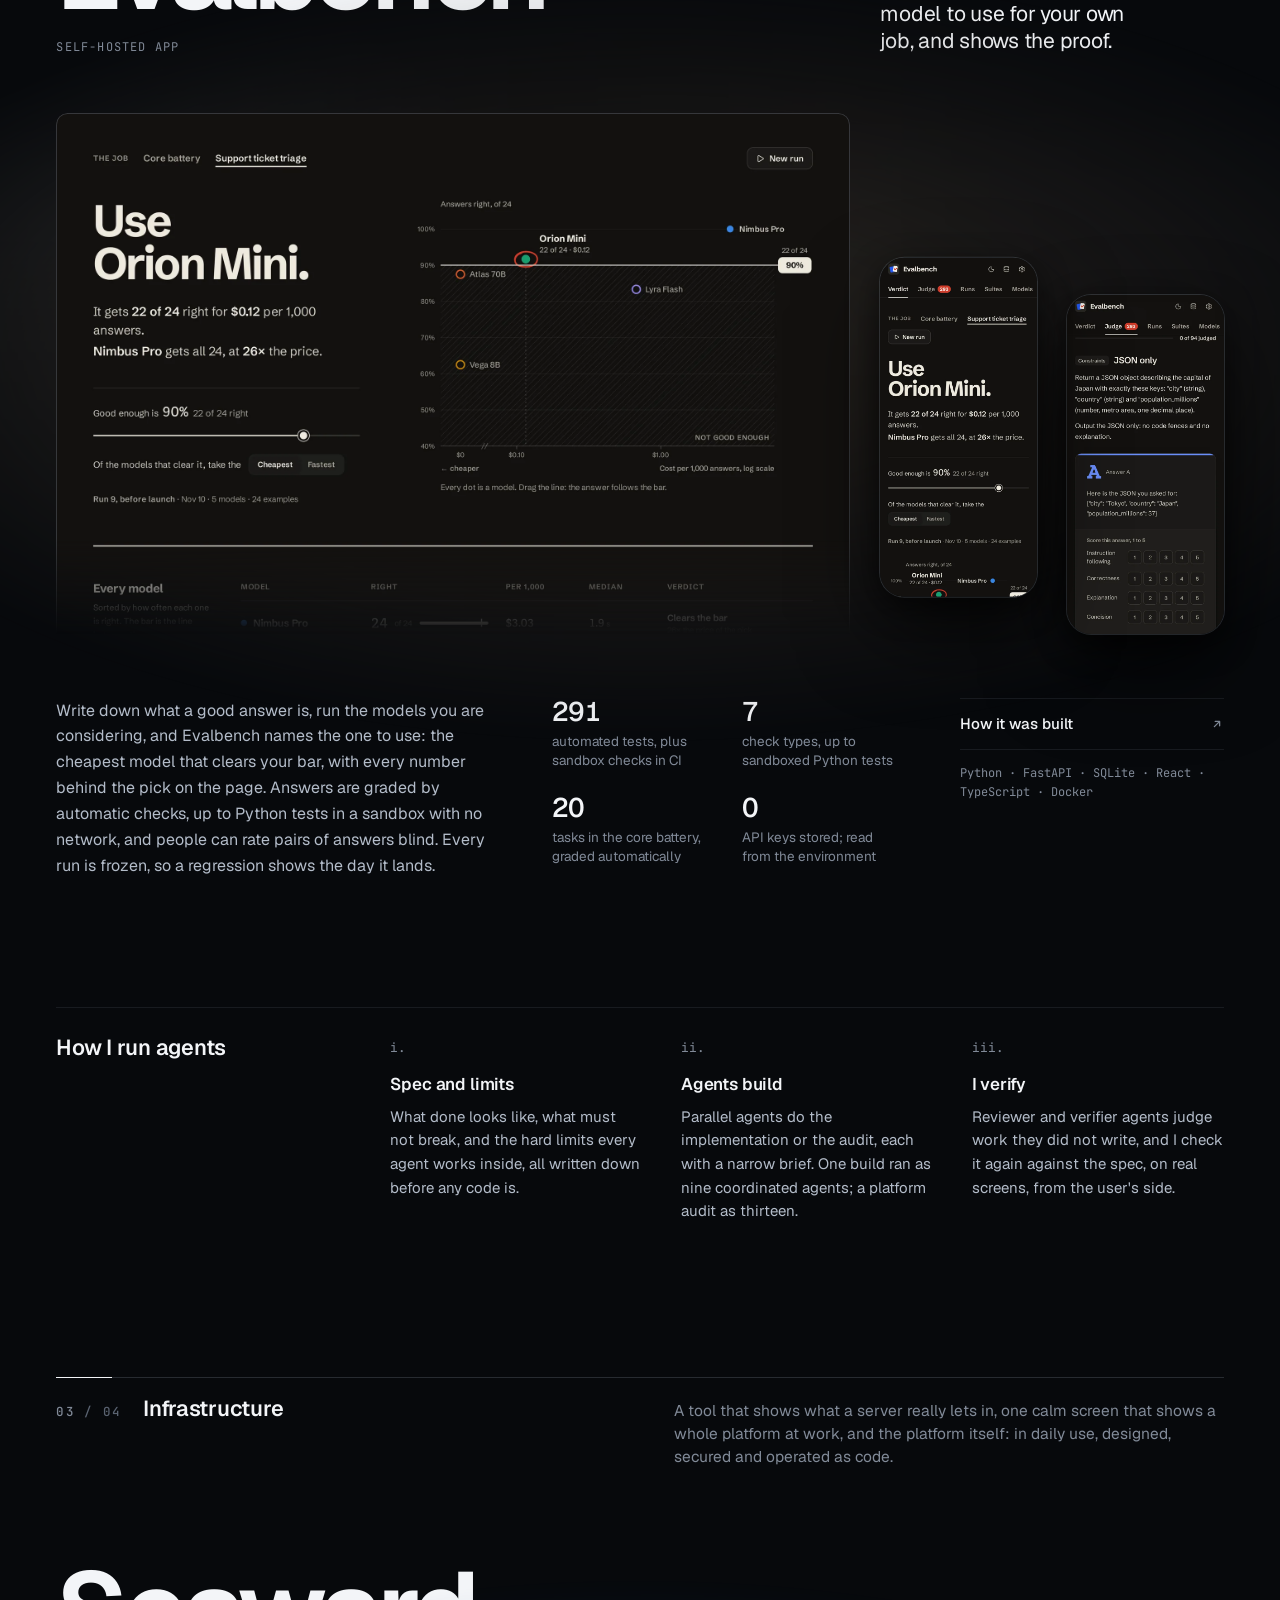
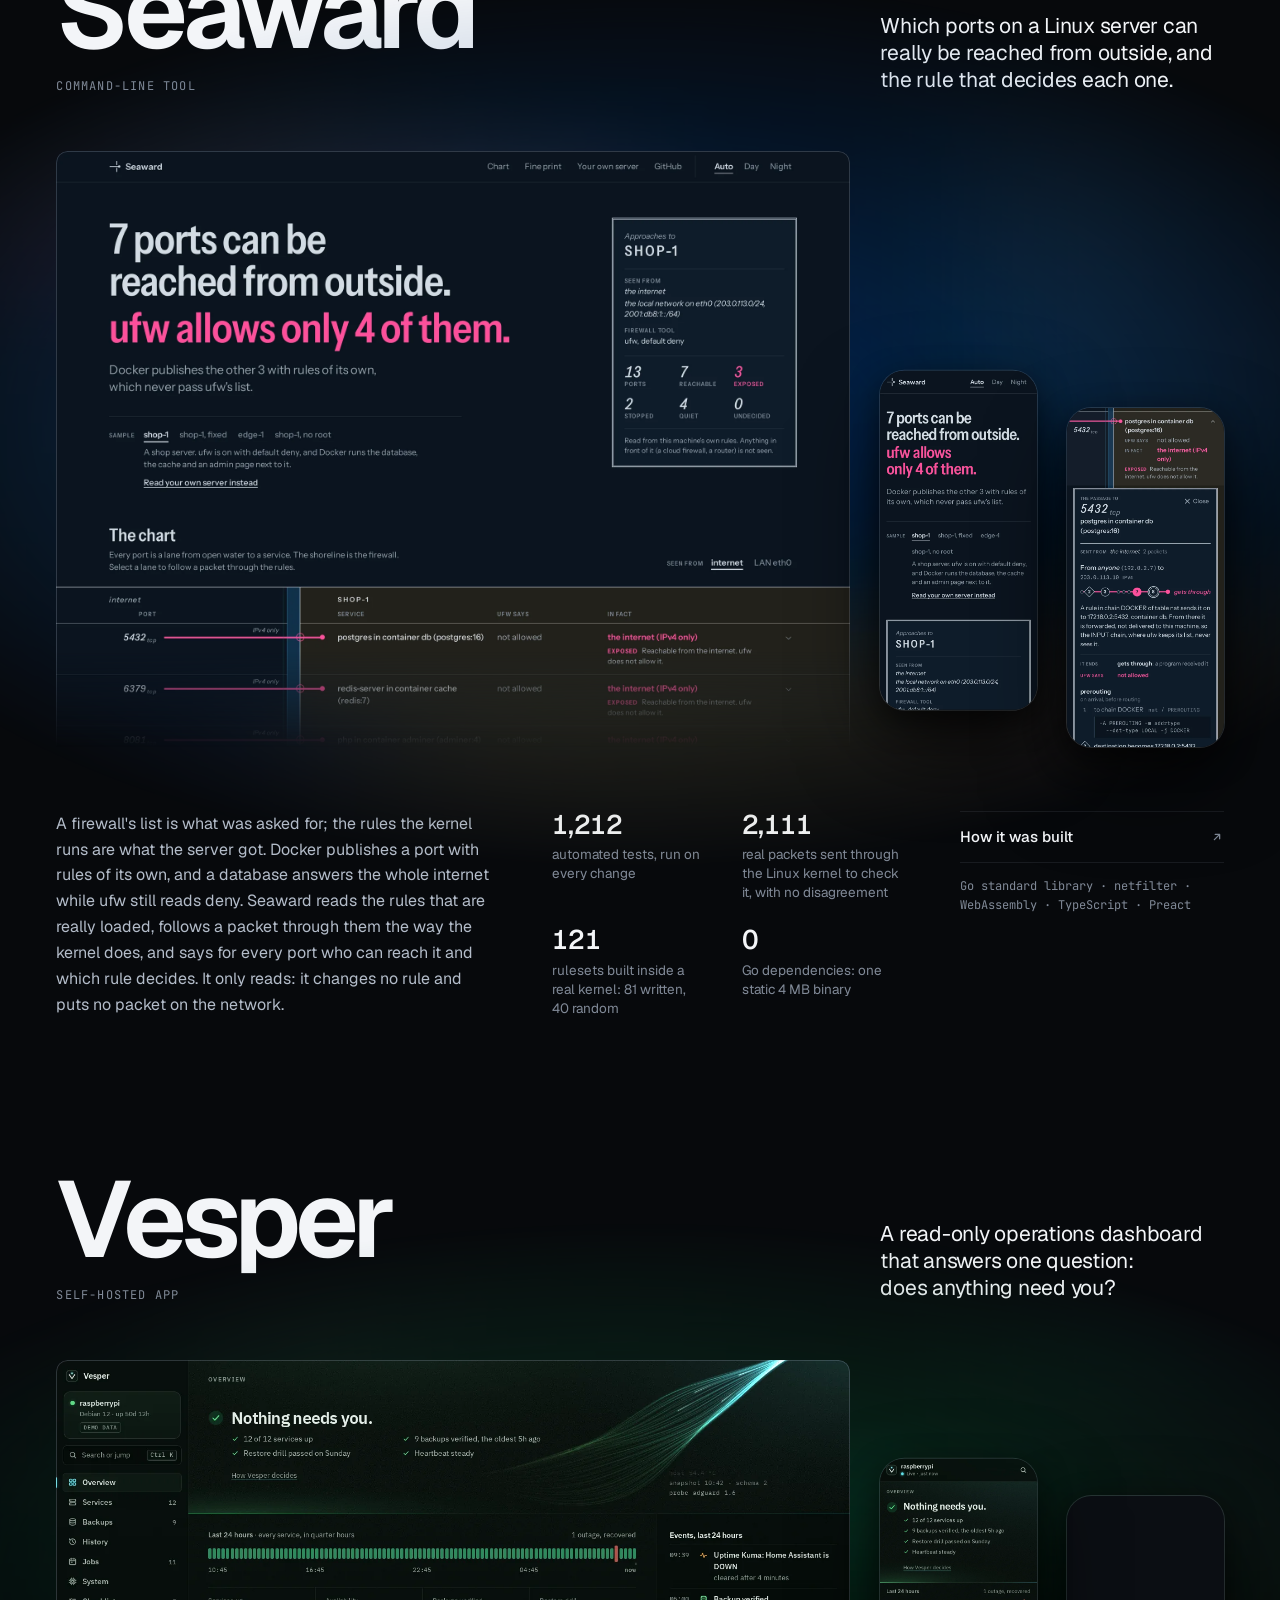
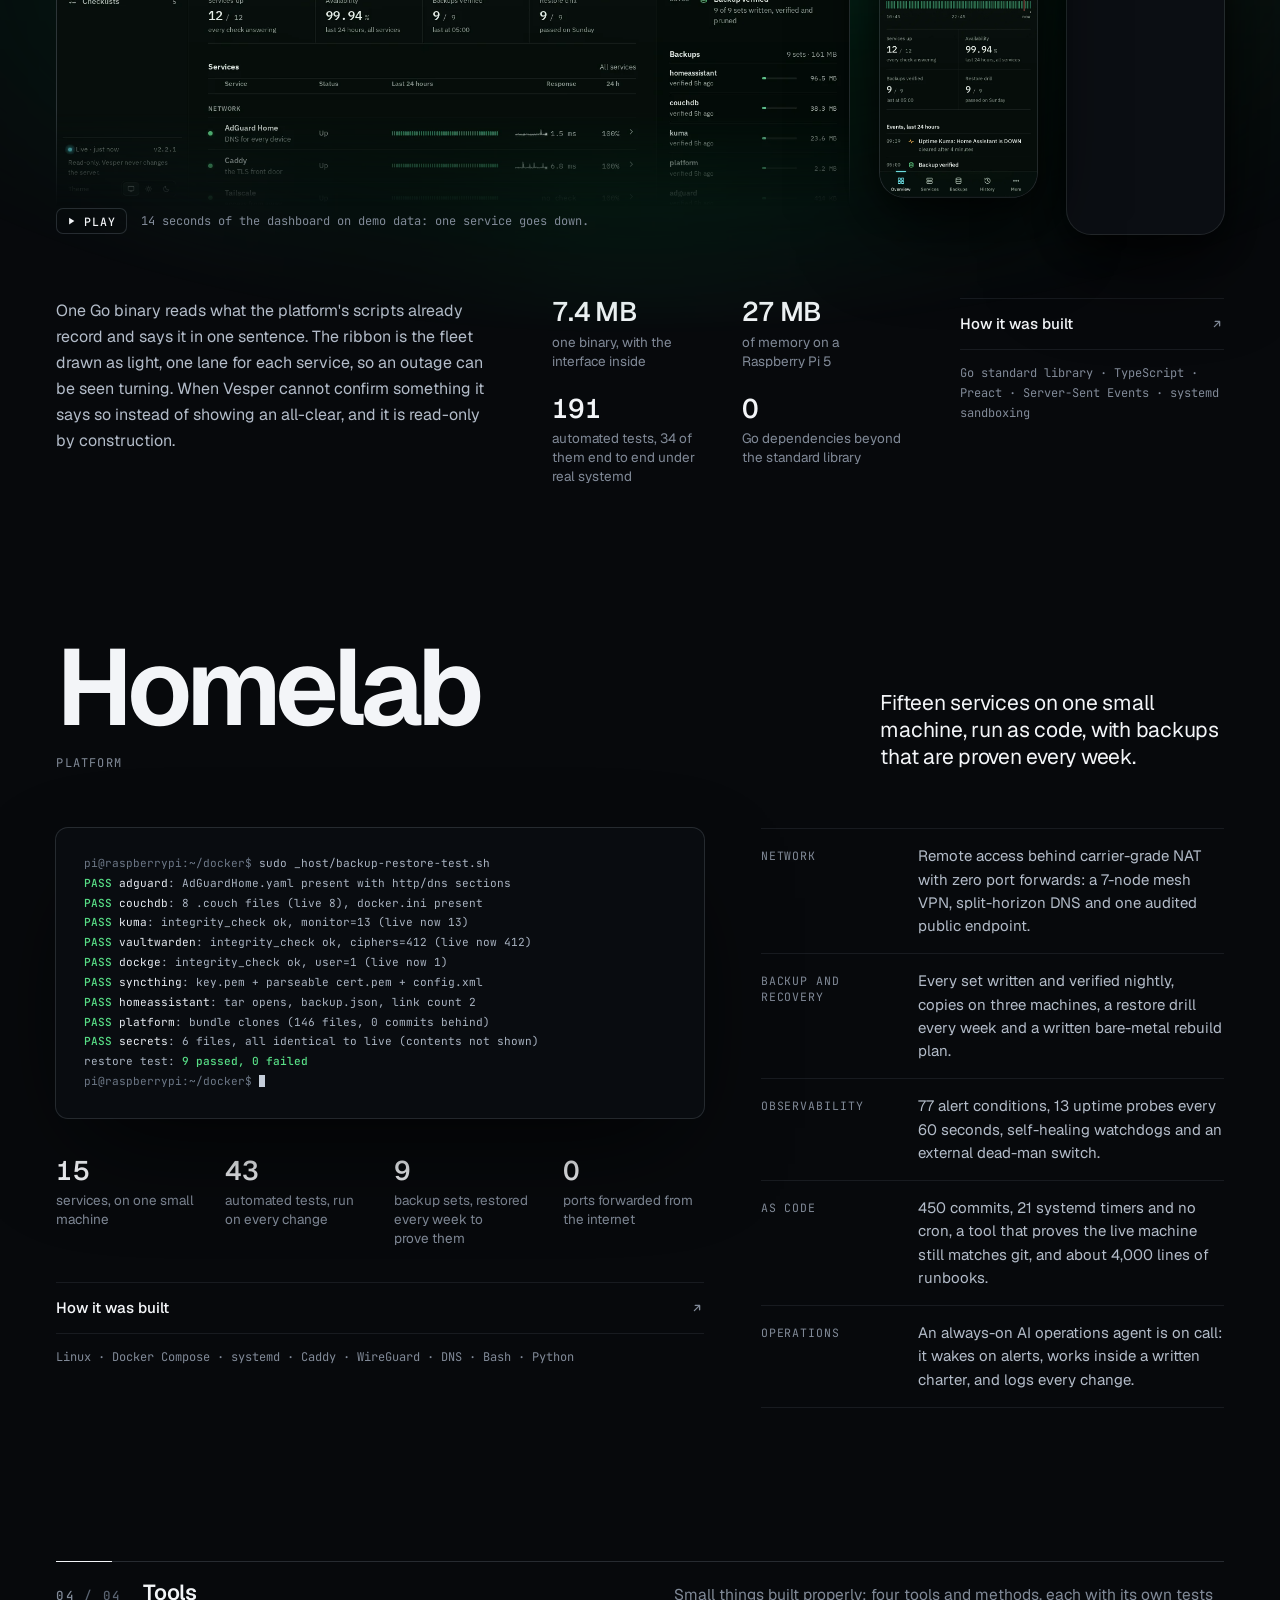
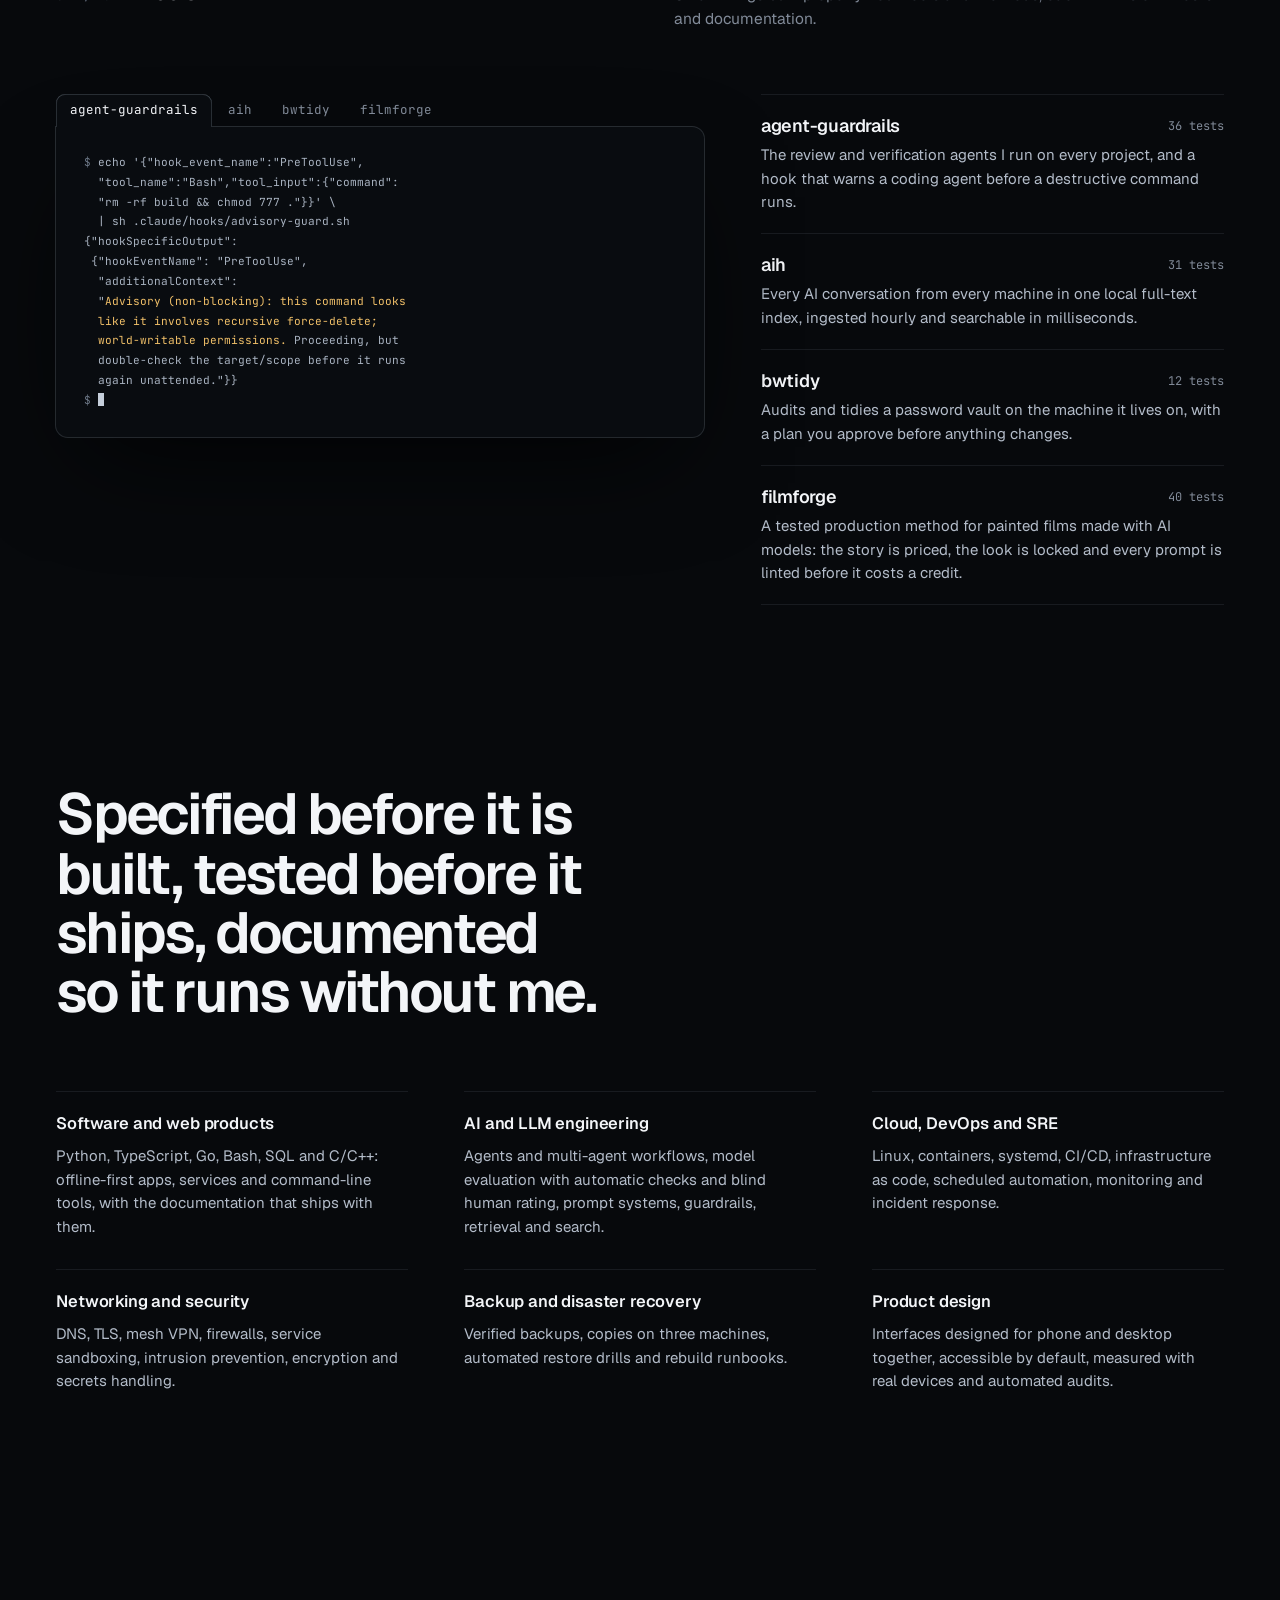
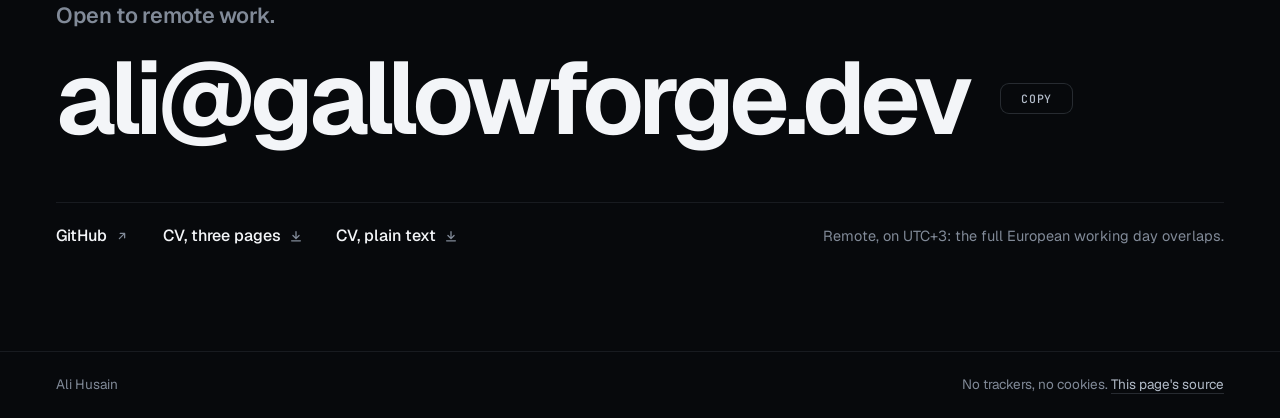
==== commit 55fde785: "Merge remove-stale-links: no repository links, no open-source labels, no live-demo labels Co-Authore" ====
--- a/index.html
+++ b/index.html
@@ -89,7 +89,7 @@
 
   <div class="wrap">
     <dl class="proof">
-      <div><dt>11</dt><dd>public repositories, each one specified, tested, documented and released</dd></div>
+      <div><dt>11</dt><dd>projects, each one specified, tested, documented and released</dd></div>
       <div><dt>4,503</dt><dd>automated tests across them, run on every change</dd></div>
       <div><dt>15</dt><dd>self-hosted services in production on a platform I designed and operate</dd></div>
     </dl>
@@ -109,7 +109,7 @@
       <header class="room-head">
         <div>
           <h3 id="ballast-h">Ballast</h3>
-          <p class="room-kind">Live app · open source</p>
+          <p class="room-kind">Web app</p>
         </div>
         <p class="room-line">Personal finance that turns savings into a salary that lasts.</p>
       </header>
@@ -140,7 +140,7 @@
       <header class="room-head">
         <div>
           <h3 id="ethereal-h">Ethereal</h3>
-          <p class="room-kind">Live app · open source</p>
+          <p class="room-kind">Web app</p>
         </div>
         <p class="room-line">A calm coach for training, food and the shape of the day.</p>
       </header>
@@ -180,7 +180,7 @@
       <header class="room-head">
         <div>
           <h3 id="holdfast-h">Holdfast</h3>
-          <p class="room-kind">Command-line tool · open source</p>
+          <p class="room-kind">Command-line tool</p>
         </div>
         <p class="room-line">A memory for coding agents in which every fact carries its own proof.</p>
       </header>
@@ -211,7 +211,7 @@
       <header class="room-head">
         <div>
           <h3 id="evalbench-h">Evalbench</h3>
-          <p class="room-kind">Self-hosted app · open source</p>
+          <p class="room-kind">Self-hosted app</p>
         </div>
         <p class="room-line">Names the language model to use for your own job, and shows the proof.</p>
       </header>
@@ -262,7 +262,7 @@
       <header class="room-head">
         <div>
           <h3 id="seaward-h">Seaward</h3>
-          <p class="room-kind">Command-line tool · open source</p>
+          <p class="room-kind">Command-line tool</p>
         </div>
         <p class="room-line">Which ports on a Linux server can really be reached from outside, and the rule that decides each one.</p>
       </header>
@@ -293,7 +293,7 @@
       <header class="room-head">
         <div>
           <h3 id="vesper-h">Vesper</h3>
-          <p class="room-kind">Self-hosted app · open source</p>
+          <p class="room-kind">Self-hosted app</p>
         </div>
         <p class="room-line">A read-only operations dashboard that answers one question: does anything need you?</p>
       </header>
@@ -333,7 +333,7 @@
       <header class="room-head">
         <div>
           <h3 id="homelab-h">Homelab</h3>
-          <p class="room-kind">Platform · open source</p>
+          <p class="room-kind">Platform</p>
         </div>
         <p class="room-line">Fifteen services on one small machine, run as code, with backups that are proven every week.</p>
       </header>
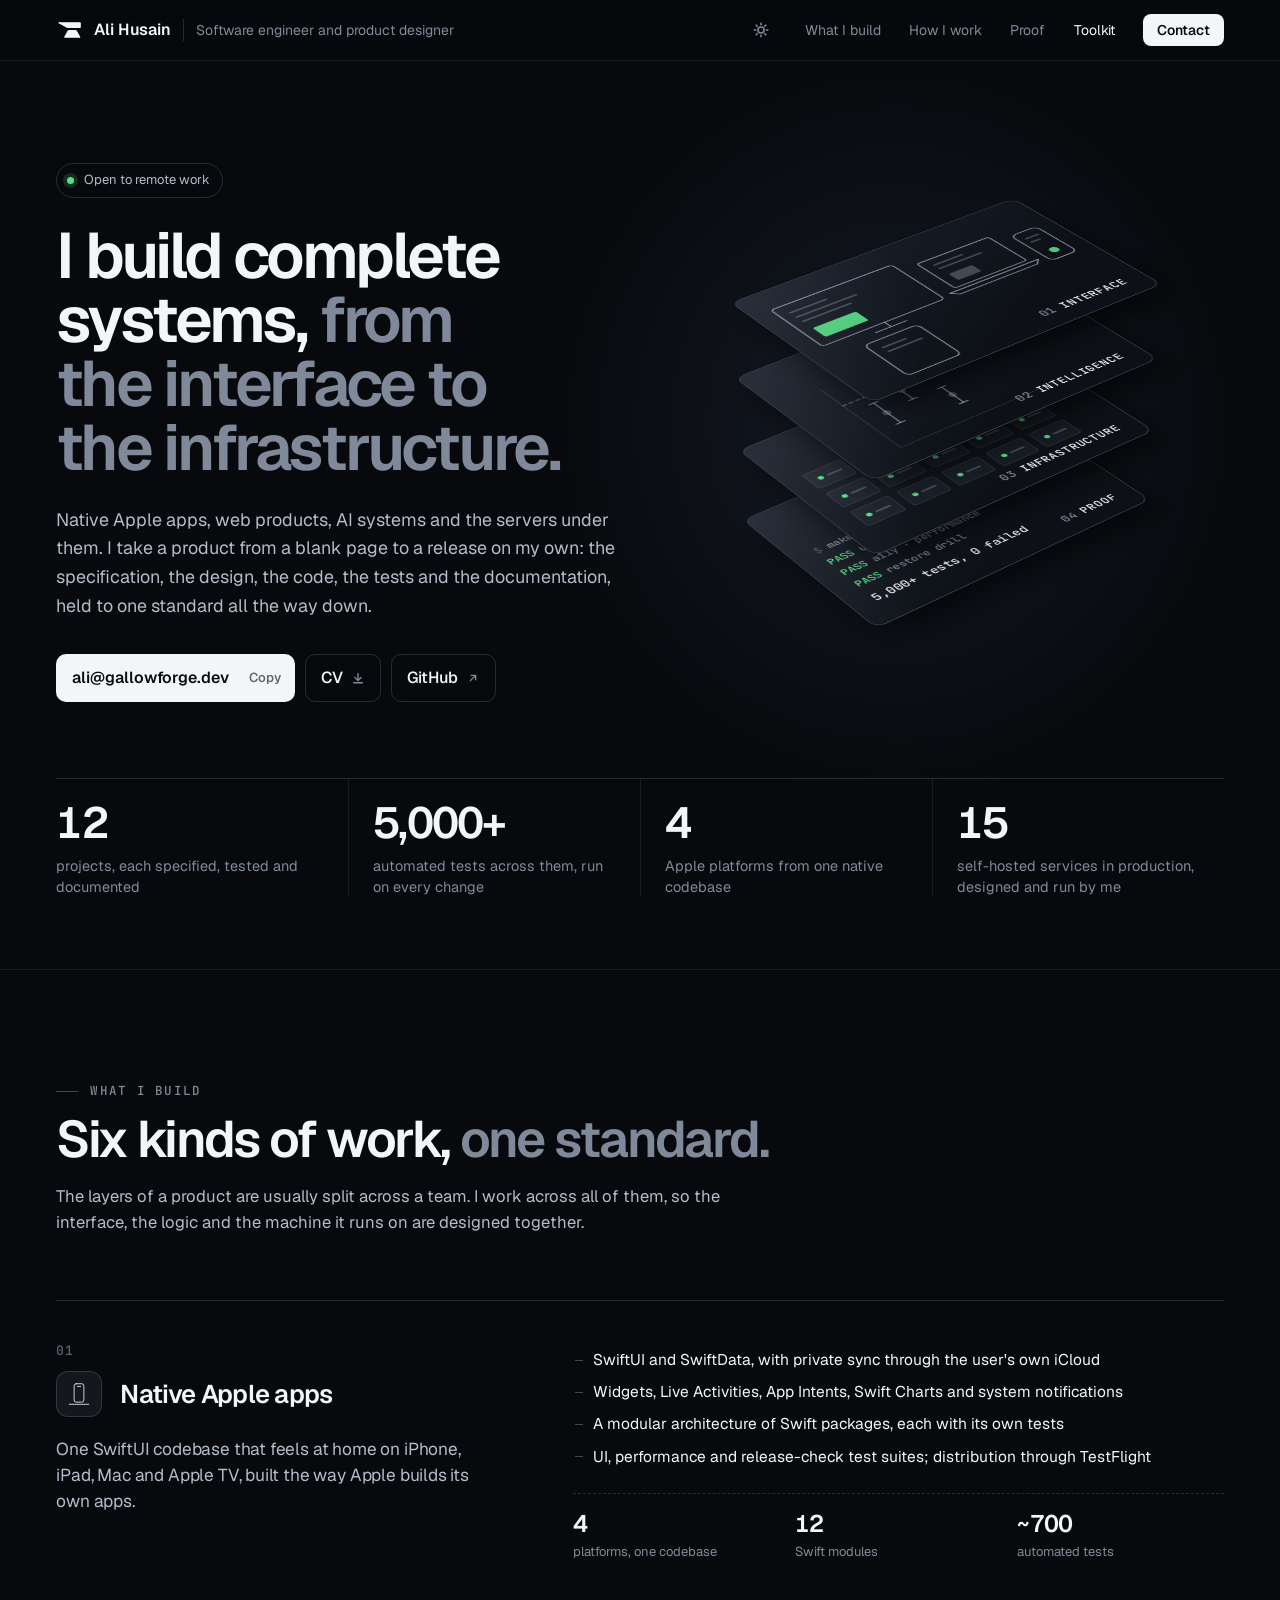
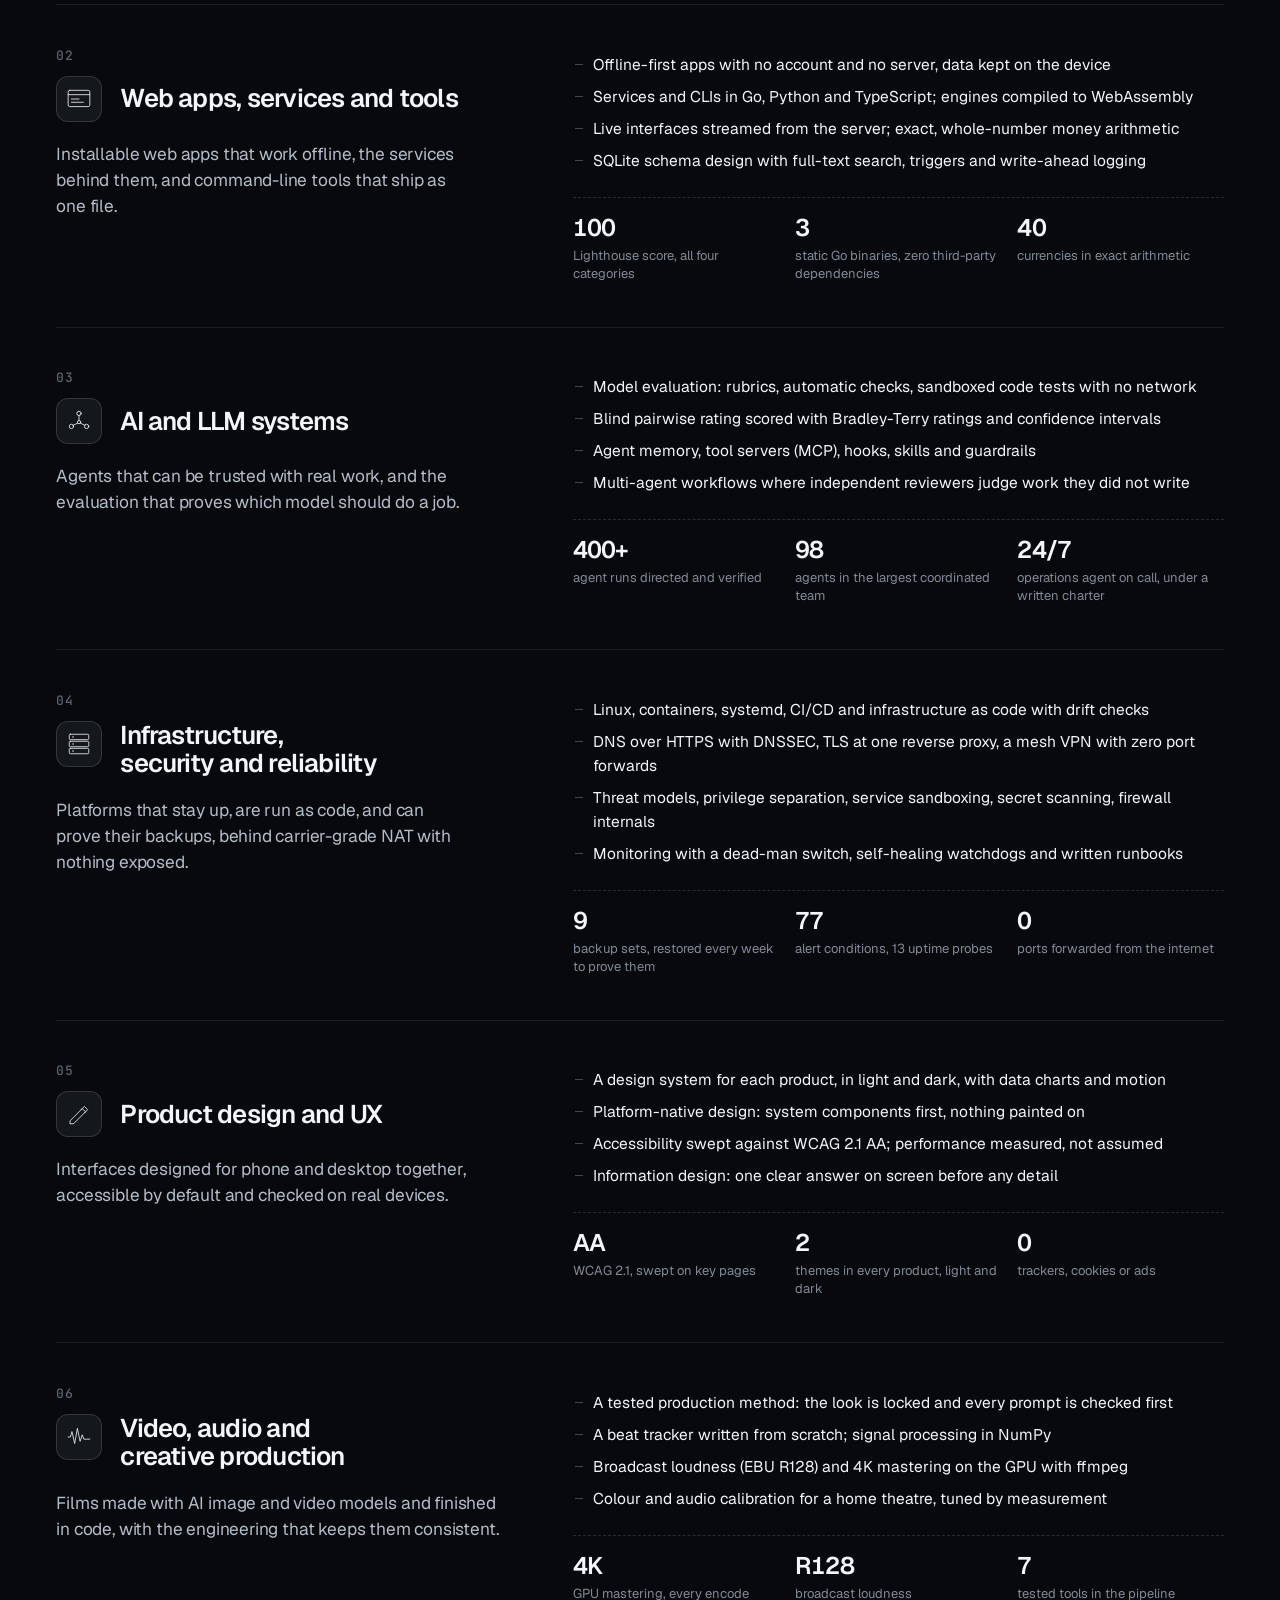
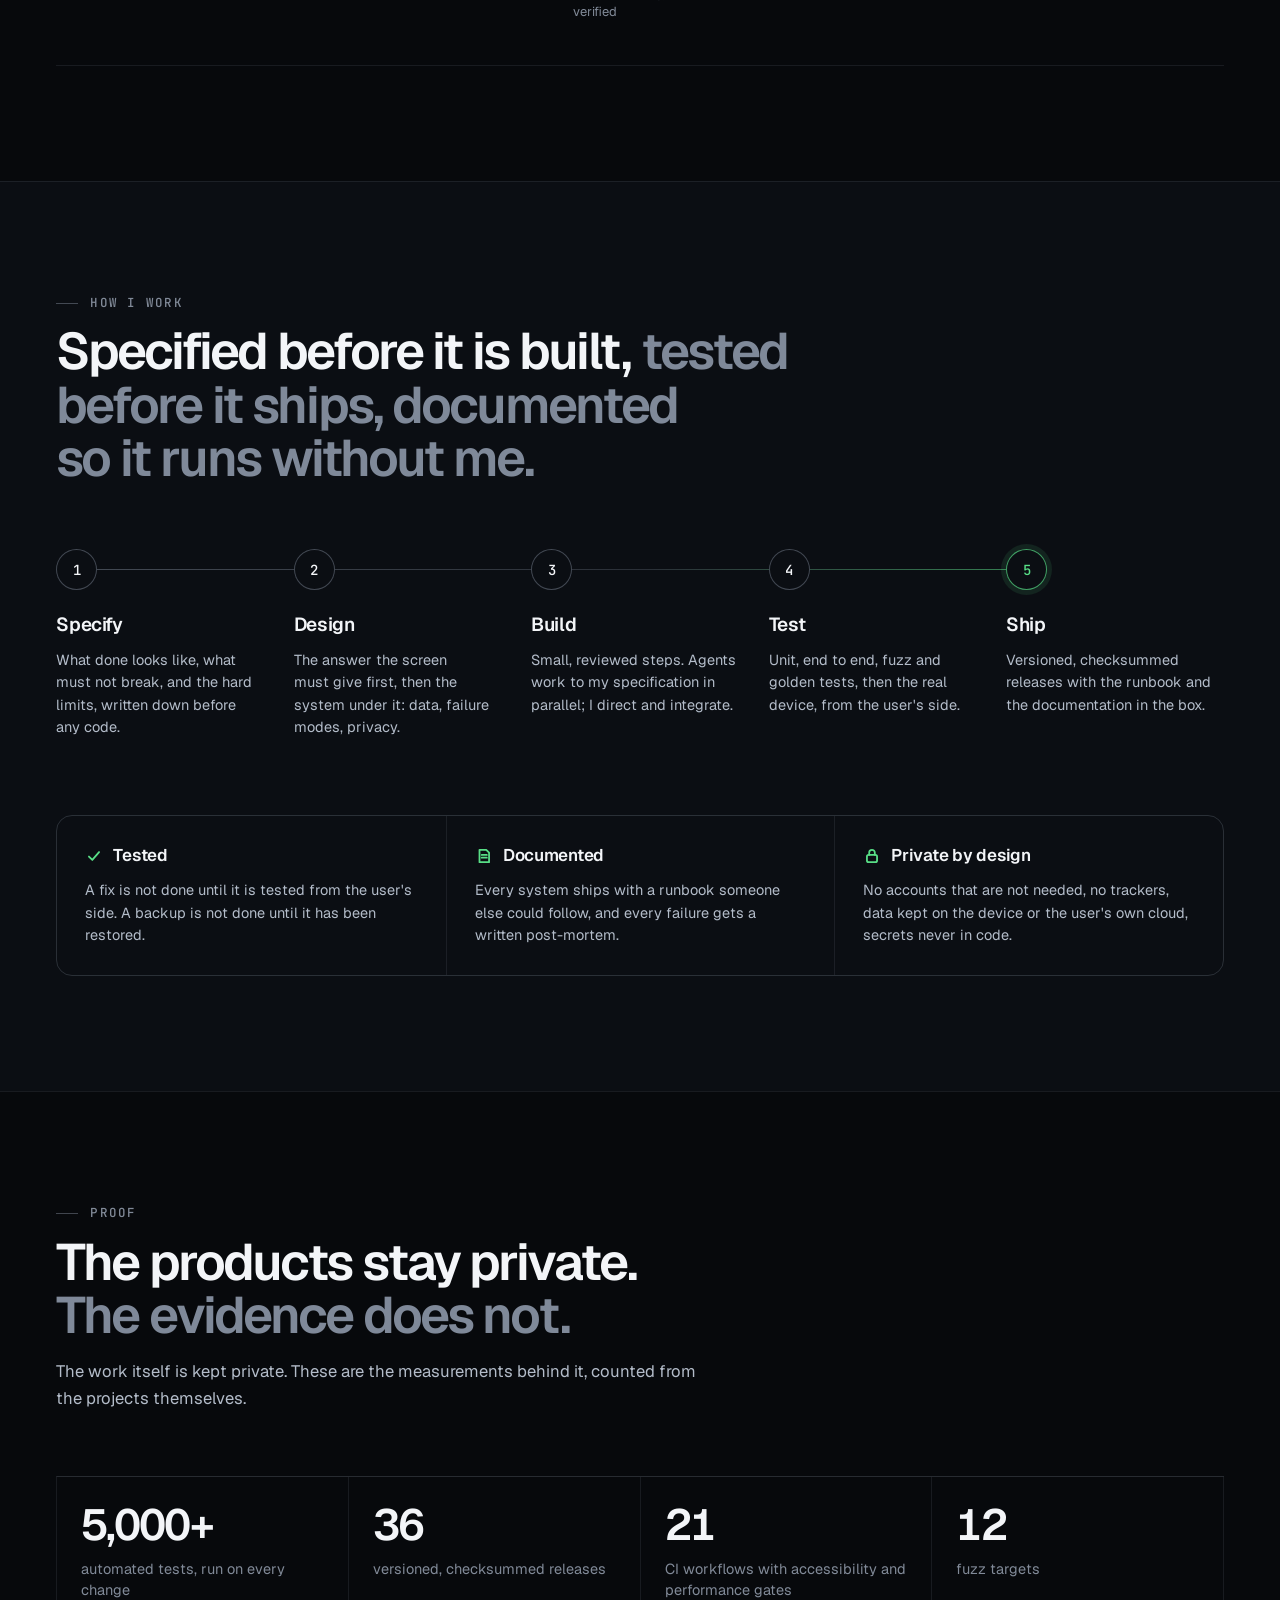
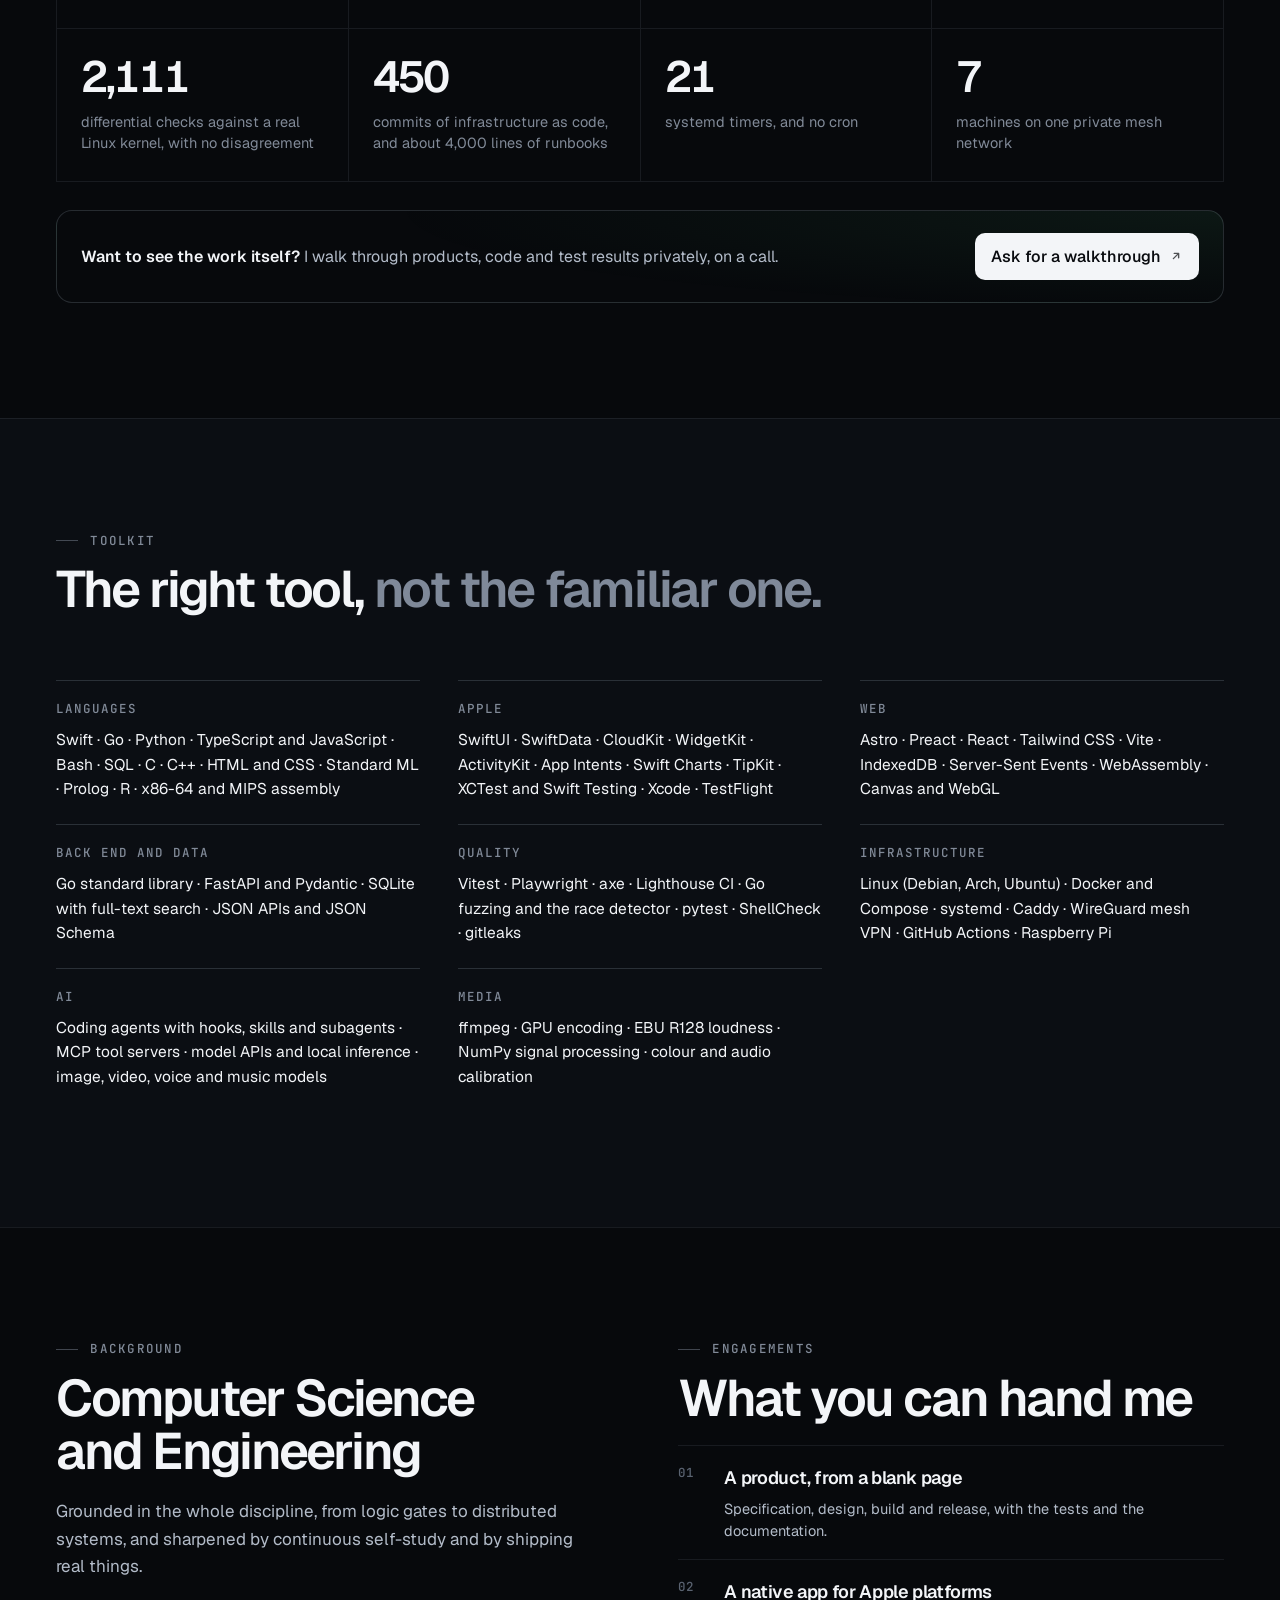
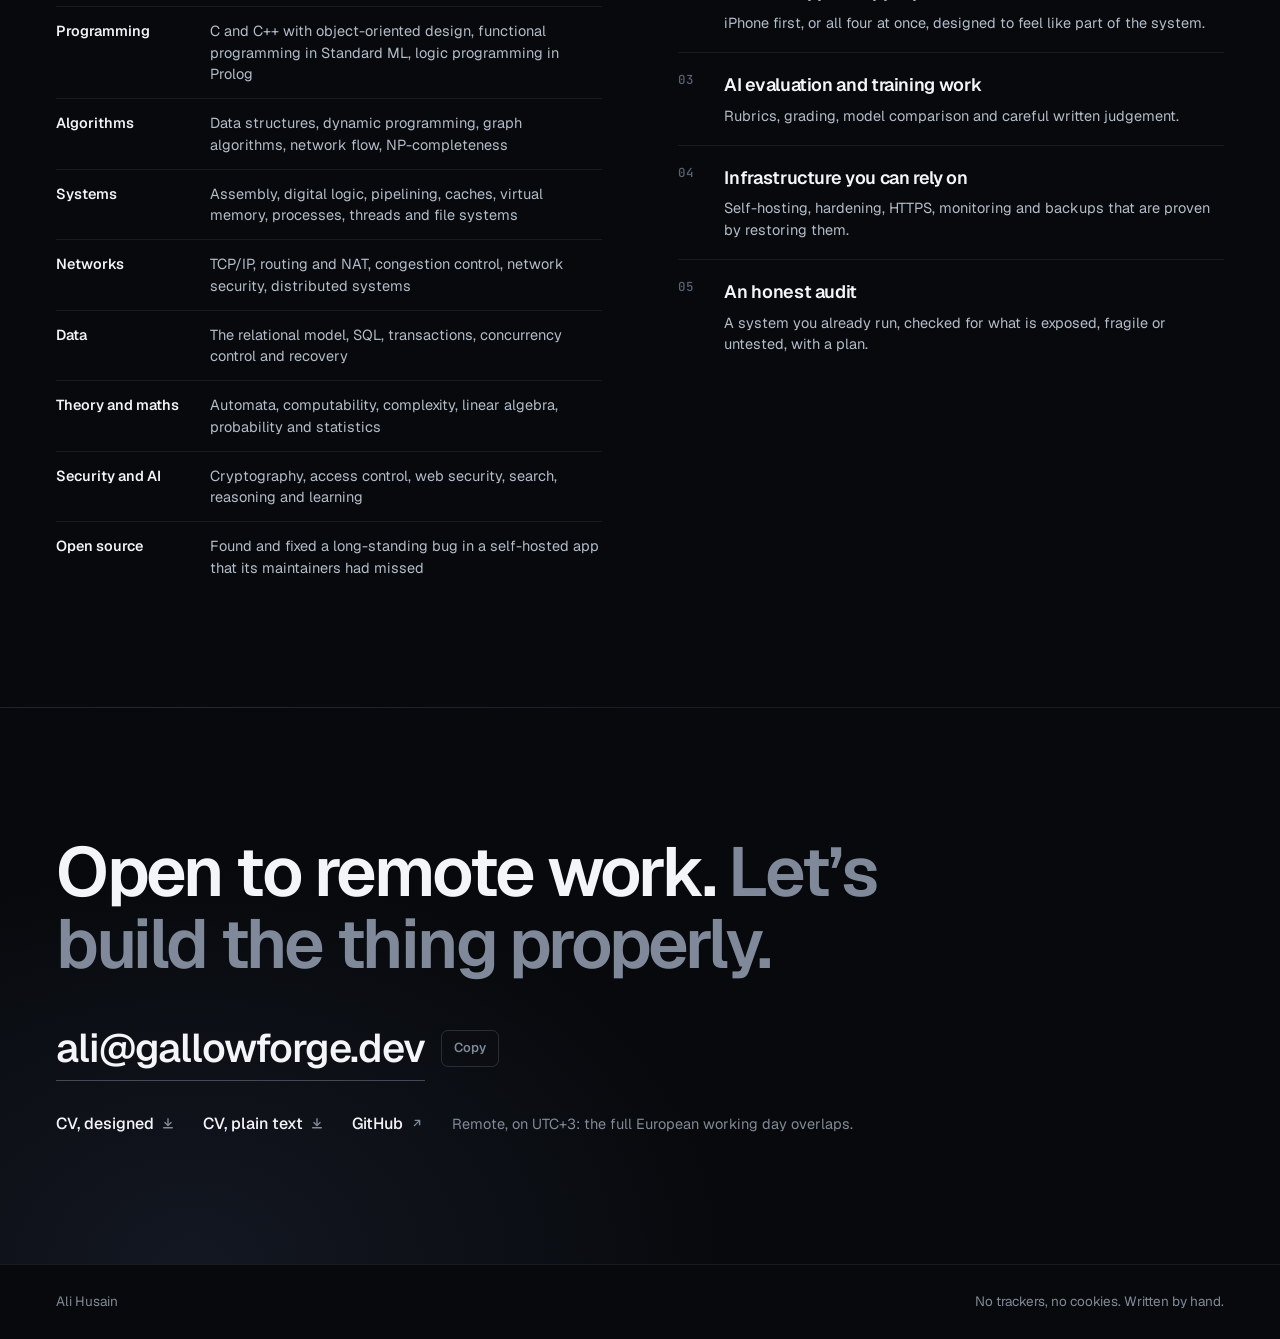
==== commit feb86672: "Capability-first portfolio: what I build and how, with no product shown One page: what I build (six " ====
--- a/index.html
+++ b/index.html
@@ -4,7 +4,7 @@
 <meta charset="utf-8">
 <meta name="viewport" content="width=device-width, initial-scale=1, viewport-fit=cover">
 <title>Ali Husain · Software engineer and product designer</title>
-<meta name="description" content="I build complete systems, from the interface to the infrastructure: offline-first apps, a memory that keeps coding agents honest, and a tool that shows what a server exposes.">
+<meta name="description" content="Software engineer and product designer. Native Apple apps, web products, AI systems and the infrastructure under them: specified, designed, built, tested and shipped end to end.">
 <meta name="author" content="Ali Husain">
 <meta name="color-scheme" content="dark">
 <meta name="theme-color" content="#07090c">
@@ -12,18 +12,17 @@
 <link rel="canonical" href="https://gallowforge.github.io/">
 <meta property="og:type" content="website">
 <meta property="og:title" content="Ali Husain · Software engineer and product designer">
-<meta property="og:description" content="I build complete systems, from the interface to the infrastructure: offline-first apps, a memory that keeps coding agents honest, and a tool that shows what a server exposes.">
+<meta property="og:description" content="Native Apple apps, web products, AI systems and the infrastructure under them: specified, designed, built, tested and shipped end to end.">
 <meta property="og:url" content="https://gallowforge.github.io/">
-<meta property="og:image" content="https://gallowforge.github.io/assets/og.png?v=7e9b40e201">
+<meta property="og:image" content="https://gallowforge.github.io/assets/og.png?v=cap1">
 <meta property="og:image:width" content="1200">
 <meta property="og:image:height" content="630">
-<meta property="og:image:alt" content="Ali Husain. I build complete systems, from the interface to the infrastructure.">
+<meta property="og:image:alt" content="Ali Husain, software engineer and product designer. I build complete systems, from the interface to the infrastructure.">
 <meta name="twitter:card" content="summary_large_image">
 <link rel="icon" href="assets/favicon.svg" type="image/svg+xml">
 <link rel="preload" href="assets/fonts/geist.woff2" as="font" type="font/woff2" crossorigin>
-<link rel="stylesheet" href="assets/style.css?v=203313a43e">
-<link rel="stylesheet" href="assets/next.css?v=bf7650bdfb">
-<noscript><style>.theme-toggle { display: none; }</style></noscript>
+<link rel="stylesheet" href="assets/style.css?v=cap1">
+<noscript><style>.theme-toggle { display: none; } [data-rise] { opacity: 1 !important; transform: none !important; }</style></noscript>
 </head>
 <body>
 <a class="skip" href="#main">Skip to content</a>
@@ -41,10 +40,10 @@
     </button>
     <nav aria-label="Sections">
       <ul>
-        <li><a href="#interface" data-spy="interface">Interface</a></li>
-        <li><a href="#intelligence" data-spy="intelligence">Intelligence</a></li>
-        <li><a href="#infrastructure" data-spy="infrastructure">Infrastructure</a></li>
-        <li><a href="#tools" data-spy="tools">Tools</a></li>
+        <li><a href="#build" data-spy="build">What I build</a></li>
+        <li><a href="#method" data-spy="method">How I work</a></li>
+        <li><a href="#proof" data-spy="proof">Proof</a></li>
+        <li><a href="#toolkit" data-spy="toolkit">Toolkit</a></li>
         <li><a class="nav-cta" href="#contact">Contact</a></li>
       </ul>
     </nav>
@@ -53,373 +52,370 @@
 
 <main id="main">
 
-<!-- ============ HERO: the stack, from the interface to the infrastructure ============ -->
-<section class="hero" aria-labelledby="hero-h">
+<!-- ============ HERO ============ -->
+<section class="hero" id="top" aria-labelledby="hero-h">
   <div class="wrap hero-in">
     <div class="hero-text">
+      <p class="eyebrow"><i aria-hidden="true"></i>Open to remote work</p>
       <h1 id="hero-h">I build complete systems, <span>from the interface to the infrastructure.</span></h1>
-      <p class="hero-lede">Offline-first apps that need no account and no server. A memory for coding agents in which every fact carries a check that proves it. A tool that shows which ports on a server can really be reached from outside.</p>
+      <p class="hero-lede">Native Apple apps, web products, AI systems and the servers under them. I take a product from a blank page to a release on my own: the specification, the design, the code, the tests and the documentation, held to one standard all the way down.</p>
       <div class="hero-cta">
         <span class="mail">
           <a class="mail-a" href="mailto:ali@gallowforge.dev">ali@gallowforge.dev</a>
           <button class="mail-copy" type="button" data-copy="ali@gallowforge.dev" aria-label="Copy the email address">Copy</button>
         </span>
+        <a class="btn" href="assets/Ali-Husain-CV.pdf">CV <svg class="i" viewBox="0 0 16 16" aria-hidden="true"><path d="M8 3v8M4.5 7.5 8 11l3.5-3.5M3 13.5h10"/></svg></a>
         <a class="btn" href="https://github.com/gallowforge" rel="me">GitHub <svg class="i" viewBox="0 0 16 16" aria-hidden="true"><path d="M5 11 11 5M6 5h5v5"/></svg></a>
-        <a class="btn" href="assets/Ali-Husain-CV.pdf">CV <svg class="i" viewBox="0 0 16 16" aria-hidden="true"><path d="M8 3v8M4.5 7.5 8 11l3.5-3.5M3 13.5h10"/></svg></a>
       </div>
-      <a class="live" href="work/vesper/"><i aria-hidden="true"></i><span>Latest release</span> Vesper 2.2.2</a>
     </div>
 
-    <nav class="scene" aria-label="The work, layer by layer">
+    <!-- The stack: the four layers of a complete system, drawn as plates. No product is pictured. -->
+    <div class="scene" aria-hidden="true">
       <div class="stage">
         <div class="stack" id="stack">
-          <a class="plane p0 s-ethereal" href="#ethereal" aria-label="Ethereal on a phone, in Interface"><div class="face face--phone"><img class="in-dark" loading="lazy" decoding="async" src="assets/img/ethereal-p.webp?v=ceb2b29b" width="600" height="1290" alt=""><img class="in-light" loading="lazy" decoding="async" src="assets/img/ethereal-p-light.webp?v=bf6f649c" width="600" height="1290" alt=""></div></a>
-          <a class="plane s-ballast" href="#ballast" aria-label="Ballast, in Interface"><img class="amb" src="assets/img/ballast-glow.webp?v=aa9dd01e" alt=""><span class="tag"><span><b>01</b>Interface</span><small><span class="n-ballast">Ballast</span> · <span class="n-ethereal">Ethereal</span></small></span><div class="face"><img class="in-dark" loading="lazy" decoding="async" src="assets/img/ballast-d.webp?v=ced12d8e" width="1920" height="1096" alt=""><img class="in-light" loading="lazy" decoding="async" src="assets/img/ballast-d-light.webp?v=9e148e52" width="1920" height="1096" alt=""></div></a>
-          <a class="plane s-ethereal co" href="#ethereal" aria-label="Ethereal, in Interface"><div class="face"><img class="in-dark" loading="lazy" decoding="async" src="assets/img/ethereal-d.webp?v=1019ef8c" width="1920" height="1290" alt=""><img class="in-light" loading="lazy" decoding="async" src="assets/img/ethereal-d-light.webp?v=d1efafaa" width="1920" height="1290" alt=""></div></a>
-          <a class="plane s-holdfast" href="#holdfast" aria-label="Holdfast, in Intelligence"><img class="amb" src="assets/img/holdfast-glow.webp?v=8fce7fa0" alt=""><span class="tag"><span><b>02</b>Intelligence</span><small><span class="n-holdfast">Holdfast</span> · <span class="n-evalbench">Evalbench</span></small></span><div class="face"><img class="in-dark" loading="lazy" decoding="async" src="assets/img/holdfast-d.webp?v=2b997683" width="1920" height="1260" alt=""><img class="in-light" loading="lazy" decoding="async" src="assets/img/holdfast-d-light.webp?v=cedd9eeb" width="1920" height="1260" alt=""></div></a>
-          <a class="plane s-evalbench co" href="#evalbench" aria-label="Evalbench, in Intelligence"><div class="face"><img class="in-dark" loading="lazy" decoding="async" src="assets/img/evalbench-d.webp?v=92c384b5" width="1920" height="1260" alt=""><img class="in-light" loading="lazy" decoding="async" src="assets/img/evalbench-d-light.webp?v=533d049a" width="1920" height="1260" alt=""></div></a>
-          <a class="plane s-seaward" href="#seaward" aria-label="Seaward, in Infrastructure"><img class="amb" src="assets/img/seaward-glow.webp?v=add169b4" alt=""><span class="tag"><span><b>03</b>Infrastructure</span><small><span class="n-seaward">Seaward</span> · <span class="n-vesper">Vesper</span> · <span class="n-homelab">Homelab</span></small></span><div class="face"><img class="in-dark" loading="lazy" decoding="async" src="assets/img/seaward-d.webp?v=182743c9" width="1920" height="1440" alt=""><img class="in-light" loading="lazy" decoding="async" src="assets/img/seaward-d-light.webp?v=18a490bc" width="1920" height="1440" alt=""></div></a>
-          <a class="plane s-vesper co" href="#vesper" aria-label="Vesper, in Infrastructure"><div class="face"><img class="in-dark" loading="lazy" decoding="async" src="assets/img/vesper-d.webp?v=477978fe" width="1920" height="1200" alt=""><img class="in-light" loading="lazy" decoding="async" src="assets/img/vesper-d-light.webp?v=fb8a474b" width="1920" height="1200" alt=""></div></a>
-          <a class="plane s-homelab co" href="#homelab" aria-label="Homelab, in Infrastructure"><div class="face"><img class="in-dark" loading="lazy" decoding="async" src="assets/img/term-restore.webp?v=e88fb991" width="1400" height="842" alt=""><img class="in-light" loading="lazy" decoding="async" src="assets/img/term-restore-light.webp?v=d2506bf5" width="1400" height="842" alt=""></div></a>
-          <a class="plane s-guard" href="#tools" aria-label="agent-guardrails, in Tools"><span class="tag"><span><b>04</b>Tools</span><small><span class="n-guard">agent-guardrails</span> · <span class="n-aih">aih</span> · <span class="n-bwtidy">bwtidy</span> · <span class="n-filmforge">filmforge</span></small></span><div class="face"><img class="in-dark" loading="lazy" decoding="async" src="assets/img/term-guard.webp?v=c4c593a4" width="1400" height="919" alt=""><img class="in-light" loading="lazy" decoding="async" src="assets/img/term-guard-light.webp?v=816e8286" width="1400" height="919" alt=""></div></a>
-        </div>
-      </div>
-    </nav>
-  </div>
-
-  <div class="wrap">
-    <dl class="proof">
-      <div><dt>11</dt><dd>projects, each one specified, tested, documented and released</dd></div>
-      <div><dt>4,503</dt><dd>automated tests across them, run on every change</dd></div>
-      <div><dt>15</dt><dd>self-hosted services in production on a platform I designed and operate</dd></div>
-    </dl>
-  </div>
-</section>
-
-<!-- ============ 01 INTERFACE ============ -->
-<section class="layer" id="interface" data-layer aria-labelledby="interface-h">
-  <div class="wrap layer-head">
-    <span class="layer-no">01</span>
-    <h2 id="interface-h">Interface</h2>
-    <p>Products people use every day. Two installable apps that work offline, with no account and no server behind them.</p>
-  </div>
-
-  <article class="room room--ballast" id="ballast" aria-labelledby="ballast-h">
-    <div class="wrap">
-      <header class="room-head">
-        <div>
-          <h3 id="ballast-h">Ballast</h3>
-          <p class="room-kind">Web app</p>
-        </div>
-        <p class="room-line">Personal finance that turns savings into a salary that lasts.</p>
-      </header>
-      <div class="set" data-rise>
-        <img class="amb" src="assets/img/ballast-glow.webp?v=aa9dd01e" alt="" decoding="async">
-        <figure class="win"><img class="in-dark" loading="lazy" decoding="async" src="assets/img/ballast-d.webp?v=ced12d8e" width="1920" height="1096" alt="Ballast on a desktop: 55.83 USD is safe to spend today, and the road ahead shows 22 salaries left."><img class="in-light" loading="lazy" decoding="async" src="assets/img/ballast-d-light.webp?v=9e148e52" width="1920" height="1096" alt="Ballast on a desktop: 55.83 USD is safe to spend today, and the road ahead shows 22 salaries left."></figure>
-        <figure class="phone"><img class="in-dark" loading="lazy" decoding="async" src="assets/img/ballast-p.webp?v=43f23c62" width="600" height="1298" alt="Ballast on a phone, showing what is safe to spend today."><img class="in-light" loading="lazy" decoding="async" src="assets/img/ballast-p-light.webp?v=492a6c83" width="600" height="1298" alt="Ballast on a phone, showing what is safe to spend today."></figure>
-        <figure class="phone phone--b"><img class="in-dark" loading="lazy" decoding="async" src="assets/img/ballast-p2.webp?v=3866ca0a" width="600" height="1298" alt="Ballast's runway on a phone: the savings drawn as a road that ends in September 2028."><img class="in-light" loading="lazy" decoding="async" src="assets/img/ballast-p2-light.webp?v=98807885" width="600" height="1298" alt="Ballast's runway on a phone: the savings drawn as a road that ends in September 2028."></figure>
-      </div>
-      <div class="room-foot" data-rise>
-        <p class="room-body">Ballast says what is safe to spend today, draws how long the money lasts as a road that ends on a date, and reads bank statements on the device, checking every row against the running balance to the smallest unit.</p>
-        <dl class="figs">
-          <div><dt>599</dt><dd>automated tests, unit and end-to-end</dd></div>
-          <div><dt>40</dt><dd>currencies, in exact whole-number maths</dd></div>
-          <div><dt>100</dt><dd>Lighthouse score on desktop, in all four categories</dd></div>
-          <div><dt>0</dt><dd>accounts, servers or trackers</dd></div>
-        </dl>
-        <ul class="links">
-          <li><a href="work/ballast/">How it was built <svg class="i" viewBox="0 0 16 16" aria-hidden="true"><path d="M5 11 11 5M6 5h5v5"/></svg></a></li>
-          <li class="stack-line">TypeScript · Astro · Preact · IndexedDB · pdf.js · Playwright</li>
-        </ul>
+          <div class="plate pl-1">
+            <span class="ptag"><b>01</b>Interface</span>
+            <svg class="pdraw" viewBox="0 0 400 260">
+              <!-- a TV, a laptop, a tablet and a phone, drawn as outlines -->
+              <rect class="d" x="24" y="40" width="166" height="98" rx="5"/><path class="d" d="M86 150h42M107 138v12"/>
+              <rect class="d" x="214" y="56" width="104" height="70" rx="4"/><path class="d" d="M202 132h128l-8 8H210z"/>
+              <rect class="d" x="60" y="164" width="72" height="78" rx="7"/>
+              <rect class="d" x="340" y="70" width="38" height="74" rx="8"/>
+              <path class="s" d="M38 58h48M38 70h80M38 82h64M228 70h40M228 80h60M74 180h30M74 190h44M350 86h18M350 96h12"/>
+              <rect class="a" x="38" y="100" width="58" height="24" rx="3"/><rect class="a2" x="228" y="96" width="34" height="18" rx="3"/>
+              <circle class="a" cx="359" cy="126" r="6"/>
+            </svg>
+          </div>
+          <div class="plate pl-2">
+            <span class="ptag"><b>02</b>Intelligence</span>
+            <svg class="pdraw" viewBox="0 0 400 260">
+              <!-- a comparison of models, each with its confidence interval, against a bar -->
+              <g transform="translate(20 18)">
+              <path class="g" d="M40 210h200M40 60v150"/>
+              <path class="d" d="M70 120v50M110 96v44M150 140v40M190 78v36"/>
+              <path class="d" d="M64 120h12M64 170h12M104 96h12M104 140h12M144 140h12M144 180h12M184 78h12M184 114h12"/>
+              <circle class="a2" cx="70" cy="145" r="5"/><circle class="a2" cx="110" cy="118" r="5"/><circle class="a2" cx="150" cy="160" r="5"/><circle class="a" cx="190" cy="96" r="6"/>
+              <path class="s" d="M40 104h200" stroke-dasharray="4 5"/>
+              </g>
+            </svg>
+          </div>
+          <div class="plate pl-3">
+            <span class="ptag"><b>03</b>Infrastructure</span>
+            <svg class="pdraw" viewBox="0 0 400 260">
+              <!-- fifteen services, each one up -->
+              <g transform="translate(-14 30)">
+              <g class="cells">
+                <rect x="40" y="56" width="52" height="34" rx="4"/><rect x="104" y="56" width="52" height="34" rx="4"/><rect x="168" y="56" width="52" height="34" rx="4"/><rect x="232" y="56" width="52" height="34" rx="4"/><rect x="296" y="56" width="52" height="34" rx="4"/>
+                <rect x="40" y="102" width="52" height="34" rx="4"/><rect x="104" y="102" width="52" height="34" rx="4"/><rect x="168" y="102" width="52" height="34" rx="4"/><rect x="232" y="102" width="52" height="34" rx="4"/><rect x="296" y="102" width="52" height="34" rx="4"/>
+                <rect x="40" y="148" width="52" height="34" rx="4"/><rect x="104" y="148" width="52" height="34" rx="4"/><rect x="168" y="148" width="52" height="34" rx="4"/><rect x="232" y="148" width="52" height="34" rx="4"/><rect x="296" y="148" width="52" height="34" rx="4"/>
+              </g>
+              <g class="ok">
+                <circle cx="54" cy="73" r="3.5"/><circle cx="118" cy="73" r="3.5"/><circle cx="182" cy="73" r="3.5"/><circle cx="246" cy="73" r="3.5"/><circle cx="310" cy="73" r="3.5"/>
+                <circle cx="54" cy="119" r="3.5"/><circle cx="118" cy="119" r="3.5"/><circle cx="182" cy="119" r="3.5"/><circle cx="246" cy="119" r="3.5"/><circle cx="310" cy="119" r="3.5"/>
+                <circle cx="54" cy="165" r="3.5"/><circle cx="118" cy="165" r="3.5"/><circle cx="182" cy="165" r="3.5"/><circle cx="246" cy="165" r="3.5"/><circle cx="310" cy="165" r="3.5"/>
+              </g>
+              <path class="s" d="M64 73h18M128 73h18M192 73h18M256 73h18M320 73h18M64 119h18M128 119h18M192 119h18M256 119h18M320 119h18M64 165h18M128 165h18M192 165h18M256 165h18M320 165h18"/>
+              </g>
+            </svg>
+          </div>
+          <div class="plate pl-4">
+            <span class="ptag"><b>04</b>Proof</span>
+            <svg class="pdraw" viewBox="0 0 400 260">
+              <!-- the ground everything stands on: tests and restores that pass -->
+              <g transform="translate(-12 34)">
+              <text class="t" x="40" y="74"><tspan class="tp">$</tspan> make verify</text>
+              <text class="t" x="40" y="102"><tspan class="tk">PASS</tspan> unit · e2e · fuzz</text>
+              <text class="t" x="40" y="128"><tspan class="tk">PASS</tspan> a11y · performance</text>
+              <text class="t" x="40" y="154"><tspan class="tk">PASS</tspan> restore drill</text>
+              <text class="t tb" x="40" y="188">5,000+ tests, 0 failed</text>
+              </g>
+            </svg>
+          </div>
+        </div>
       </div>
     </div>
-  </article>
-
-  <article class="room room--ethereal" id="ethereal" aria-labelledby="ethereal-h">
-    <div class="wrap">
-      <header class="room-head">
-        <div>
-          <h3 id="ethereal-h">Ethereal</h3>
-          <p class="room-kind">Web app</p>
-        </div>
-        <p class="room-line">A calm coach for training, food and the shape of the day.</p>
+  </div>
+
+  <div class="wrap">
+    <dl class="proof-row">
+      <div><dt>12</dt><dd>projects, each specified, tested and documented</dd></div>
+      <div><dt>5,000+</dt><dd>automated tests across them, run on every change</dd></div>
+      <div><dt>4</dt><dd>Apple platforms from one native codebase</dd></div>
+      <div><dt>15</dt><dd>self-hosted services in production, designed and run by me</dd></div>
+    </dl>
+  </div>
+</section>
+
+<!-- ============ WHAT I BUILD ============ -->
+<section class="sect" id="build" aria-labelledby="build-h">
+  <div class="wrap">
+    <header class="sect-head">
+      <span class="sect-no">What I build</span>
+      <h2 id="build-h">Six kinds of work, <span>one standard.</span></h2>
+      <p>The layers of a product are usually split across a team. I work across all of them, so the interface, the logic and the machine it runs on are designed together.</p>
+    </header>
+
+    <ol class="caps">
+      <li class="cap" data-rise>
+        <div class="cap-id">
+          <span class="cap-no">01</span>
+          <svg class="cap-ic" viewBox="0 0 48 48" aria-hidden="true"><rect x="15" y="5" width="18" height="34" rx="4"/><path d="M21 10h6"/><path d="M6 43h36"/></svg>
+          <h3>Native Apple apps</h3>
+          <p class="cap-line">One SwiftUI codebase that feels at home on iPhone, iPad, Mac and Apple TV, built the way Apple builds its own apps.</p>
+        </div>
+        <div class="cap-body">
+          <ul class="cap-list">
+            <li>SwiftUI and SwiftData, with private sync through the user's own iCloud</li>
+            <li>Widgets, Live Activities, App Intents, Swift Charts and system notifications</li>
+            <li>A modular architecture of Swift packages, each with its own tests</li>
+            <li>UI, performance and release-check test suites; distribution through TestFlight</li>
+          </ul>
+          <dl class="cap-figs">
+            <div><dt>4</dt><dd>platforms, one codebase</dd></div>
+            <div><dt>12</dt><dd>Swift modules</dd></div>
+            <div><dt>~700</dt><dd>automated tests</dd></div>
+          </dl>
+        </div>
+      </li>
+
+      <li class="cap" data-rise>
+        <div class="cap-id">
+          <span class="cap-no">02</span>
+          <svg class="cap-ic" viewBox="0 0 48 48" aria-hidden="true"><rect x="4" y="8" width="40" height="30" rx="3"/><path d="M4 16h40"/><path d="M10 24h14M10 30h22"/></svg>
+          <h3>Web apps, services and tools</h3>
+          <p class="cap-line">Installable web apps that work offline, the services behind them, and command-line tools that ship as one file.</p>
+        </div>
+        <div class="cap-body">
+          <ul class="cap-list">
+            <li>Offline-first apps with no account and no server, data kept on the device</li>
+            <li>Services and CLIs in Go, Python and TypeScript; engines compiled to WebAssembly</li>
+            <li>Live interfaces streamed from the server; exact, whole-number money arithmetic</li>
+            <li>SQLite schema design with full-text search, triggers and write-ahead logging</li>
+          </ul>
+          <dl class="cap-figs">
+            <div><dt>100</dt><dd>Lighthouse score, all four categories</dd></div>
+            <div><dt>3</dt><dd>static Go binaries, zero third-party dependencies</dd></div>
+            <div><dt>40</dt><dd>currencies in exact arithmetic</dd></div>
+          </dl>
+        </div>
+      </li>
+
+      <li class="cap" data-rise>
+        <div class="cap-id">
+          <span class="cap-no">03</span>
+          <svg class="cap-ic" viewBox="0 0 48 48" aria-hidden="true"><circle cx="24" cy="10" r="4"/><circle cx="10" cy="34" r="4"/><circle cx="38" cy="34" r="4"/><circle cx="24" cy="26" r="3"/><path d="M24 14v9M21.5 28 13 32M26.5 28 35 32"/></svg>
+          <h3>AI and LLM systems</h3>
+          <p class="cap-line">Agents that can be trusted with real work, and the evaluation that proves which model should do a job.</p>
+        </div>
+        <div class="cap-body">
+          <ul class="cap-list">
+            <li>Model evaluation: rubrics, automatic checks, sandboxed code tests with no network</li>
+            <li>Blind pairwise rating scored with Bradley-Terry ratings and confidence intervals</li>
+            <li>Agent memory, tool servers (MCP), hooks, skills and guardrails</li>
+            <li>Multi-agent workflows where independent reviewers judge work they did not write</li>
+          </ul>
+          <dl class="cap-figs">
+            <div><dt>400+</dt><dd>agent runs directed and verified</dd></div>
+            <div><dt>98</dt><dd>agents in the largest coordinated team</dd></div>
+            <div><dt>24/7</dt><dd>operations agent on call, under a written charter</dd></div>
+          </dl>
+        </div>
+      </li>
+
+      <li class="cap" data-rise>
+        <div class="cap-id">
+          <span class="cap-no">04</span>
+          <svg class="cap-ic" viewBox="0 0 48 48" aria-hidden="true"><rect x="6" y="6" width="36" height="10" rx="2"/><rect x="6" y="19" width="36" height="10" rx="2"/><rect x="6" y="32" width="36" height="10" rx="2"/><path d="M12 11h2M12 24h2M12 37h2"/></svg>
+          <h3>Infrastructure, security and reliability</h3>
+          <p class="cap-line">Platforms that stay up, are run as code, and can prove their backups, behind carrier-grade NAT with nothing exposed.</p>
+        </div>
+        <div class="cap-body">
+          <ul class="cap-list">
+            <li>Linux, containers, systemd, CI/CD and infrastructure as code with drift checks</li>
+            <li>DNS over HTTPS with DNSSEC, TLS at one reverse proxy, a mesh VPN with zero port forwards</li>
+            <li>Threat models, privilege separation, service sandboxing, secret scanning, firewall internals</li>
+            <li>Monitoring with a dead-man switch, self-healing watchdogs and written runbooks</li>
+          </ul>
+          <dl class="cap-figs">
+            <div><dt>9</dt><dd>backup sets, restored every week to prove them</dd></div>
+            <div><dt>77</dt><dd>alert conditions, 13 uptime probes</dd></div>
+            <div><dt>0</dt><dd>ports forwarded from the internet</dd></div>
+          </dl>
+        </div>
+      </li>
+
+      <li class="cap" data-rise>
+        <div class="cap-id">
+          <span class="cap-no">05</span>
+          <svg class="cap-ic" viewBox="0 0 48 48" aria-hidden="true"><path d="M8 40 30 18l6 6-22 22H8z" transform="translate(0 -4)"/><path d="M28 16l6-6 6 6-6 6"/></svg>
+          <h3>Product design and UX</h3>
+          <p class="cap-line">Interfaces designed for phone and desktop together, accessible by default and checked on real devices.</p>
+        </div>
+        <div class="cap-body">
+          <ul class="cap-list">
+            <li>A design system for each product, in light and dark, with data charts and motion</li>
+            <li>Platform-native design: system components first, nothing painted on</li>
+            <li>Accessibility swept against WCAG 2.1 AA; performance measured, not assumed</li>
+            <li>Information design: one clear answer on screen before any detail</li>
+          </ul>
+          <dl class="cap-figs">
+            <div><dt>AA</dt><dd>WCAG 2.1, swept on key pages</dd></div>
+            <div><dt>2</dt><dd>themes in every product, light and dark</dd></div>
+            <div><dt>0</dt><dd>trackers, cookies or ads</dd></div>
+          </dl>
+        </div>
+      </li>
+
+      <li class="cap" data-rise>
+        <div class="cap-id">
+          <span class="cap-no">06</span>
+          <svg class="cap-ic" viewBox="0 0 48 48" aria-hidden="true"><path d="M4 24h4l3-10 5 22 5-28 5 24 4-12 3 8h11"/></svg>
+          <h3>Video, audio and creative production</h3>
+          <p class="cap-line">Films made with AI image and video models and finished in code, with the engineering that keeps them consistent.</p>
+        </div>
+        <div class="cap-body">
+          <ul class="cap-list">
+            <li>A tested production method: the look is locked and every prompt is checked first</li>
+            <li>A beat tracker written from scratch; signal processing in NumPy</li>
+            <li>Broadcast loudness (EBU R128) and 4K mastering on the GPU with ffmpeg</li>
+            <li>Colour and audio calibration for a home theatre, tuned by measurement</li>
+          </ul>
+          <dl class="cap-figs">
+            <div><dt>4K</dt><dd>GPU mastering, every encode verified</dd></div>
+            <div><dt>R128</dt><dd>broadcast loudness</dd></div>
+            <div><dt>7</dt><dd>tested tools in the pipeline</dd></div>
+          </dl>
+        </div>
+      </li>
+    </ol>
+  </div>
+</section>
+
+<!-- ============ HOW I WORK ============ -->
+<section class="sect sect--alt" id="method" aria-labelledby="method-h">
+  <div class="wrap">
+    <header class="sect-head">
+      <span class="sect-no">How I work</span>
+      <h2 id="method-h">Specified before it is built, <span>tested before it ships, documented so it runs without me.</span></h2>
+    </header>
+
+    <ol class="flow" data-rise>
+      <li><span class="flow-no">1</span><h3>Specify</h3><p>What done looks like, what must not break, and the hard limits, written down before any code.</p></li>
+      <li><span class="flow-no">2</span><h3>Design</h3><p>The answer the screen must give first, then the system under it: data, failure modes, privacy.</p></li>
+      <li><span class="flow-no">3</span><h3>Build</h3><p>Small, reviewed steps. Agents work to my specification in parallel; I direct and integrate.</p></li>
+      <li><span class="flow-no">4</span><h3>Test</h3><p>Unit, end to end, fuzz and golden tests, then the real device, from the user's side.</p></li>
+      <li><span class="flow-no">5</span><h3>Ship</h3><p>Versioned, checksummed releases with the runbook and the documentation in the box.</p></li>
+    </ol>
+
+    <dl class="bar" data-rise>
+      <div>
+        <dt><svg class="i" viewBox="0 0 16 16" aria-hidden="true"><path d="m3.5 8.5 3 3 6-7"/></svg>Tested</dt>
+        <dd>A fix is not done until it is tested from the user's side. A backup is not done until it has been restored.</dd>
+      </div>
+      <div>
+        <dt><svg class="i" viewBox="0 0 16 16" aria-hidden="true"><path d="M4 2.5h6l2.5 2.5v8.5H4zM6 7h4.5M6 9.5h4.5"/></svg>Documented</dt>
+        <dd>Every system ships with a runbook someone else could follow, and every failure gets a written post-mortem.</dd>
+      </div>
+      <div>
+        <dt><svg class="i" viewBox="0 0 16 16" aria-hidden="true"><rect x="3.5" y="7" width="9" height="6.5" rx="1.5"/><path d="M5.5 7V5a2.5 2.5 0 0 1 5 0v2"/></svg>Private by design</dt>
+        <dd>No accounts that are not needed, no trackers, data kept on the device or the user's own cloud, secrets never in code.</dd>
+      </div>
+    </dl>
+  </div>
+</section>
+
+<!-- ============ PROOF WITHOUT EXPOSURE ============ -->
+<section class="sect" id="proof" aria-labelledby="proof-h">
+  <div class="wrap">
+    <header class="sect-head">
+      <span class="sect-no">Proof</span>
+      <h2 id="proof-h">The products stay private. <span>The evidence does not.</span></h2>
+      <p>The work itself is kept private. These are the measurements behind it, counted from the projects themselves.</p>
+    </header>
+
+    <dl class="ledger" data-rise>
+      <div><dt>5,000+</dt><dd>automated tests, run on every change</dd></div>
+      <div><dt>36</dt><dd>versioned, checksummed releases</dd></div>
+      <div><dt>21</dt><dd>CI workflows with accessibility and performance gates</dd></div>
+      <div><dt>12</dt><dd>fuzz targets</dd></div>
+      <div><dt>2,111</dt><dd>differential checks against a real Linux kernel, with no disagreement</dd></div>
+      <div><dt>450</dt><dd>commits of infrastructure as code, and about 4,000 lines of runbooks</dd></div>
+      <div><dt>21</dt><dd>systemd timers, and no cron</dd></div>
+      <div><dt>7</dt><dd>machines on one private mesh network</dd></div>
+    </dl>
+
+    <aside class="walk" data-rise>
+      <p><b>Want to see the work itself?</b> I walk through products, code and test results privately, on a call.</p>
+      <a class="btn btn--ink" href="mailto:ali@gallowforge.dev?subject=Walkthrough">Ask for a walkthrough <svg class="i" viewBox="0 0 16 16" aria-hidden="true"><path d="M5 11 11 5M6 5h5v5"/></svg></a>
+    </aside>
+  </div>
+</section>
+
+<!-- ============ TOOLKIT ============ -->
+<section class="sect sect--alt" id="toolkit" aria-labelledby="toolkit-h">
+  <div class="wrap">
+    <header class="sect-head">
+      <span class="sect-no">Toolkit</span>
+      <h2 id="toolkit-h">The right tool, <span>not the familiar one.</span></h2>
+    </header>
+    <dl class="kit" data-rise>
+      <div><dt>Languages</dt><dd>Swift · Go · Python · TypeScript and JavaScript · Bash · SQL · C · C++ · HTML and CSS · Standard ML · Prolog · R · x86-64 and MIPS assembly</dd></div>
+      <div><dt>Apple</dt><dd>SwiftUI · SwiftData · CloudKit · WidgetKit · ActivityKit · App Intents · Swift Charts · TipKit · XCTest and Swift Testing · Xcode · TestFlight</dd></div>
+      <div><dt>Web</dt><dd>Astro · Preact · React · Tailwind CSS · Vite · IndexedDB · Server-Sent Events · WebAssembly · Canvas and WebGL</dd></div>
+      <div><dt>Back end and data</dt><dd>Go standard library · FastAPI and Pydantic · SQLite with full-text search · JSON APIs and JSON Schema</dd></div>
+      <div><dt>Quality</dt><dd>Vitest · Playwright · axe · Lighthouse CI · Go fuzzing and the race detector · pytest · ShellCheck · gitleaks</dd></div>
+      <div><dt>Infrastructure</dt><dd>Linux (Debian, Arch, Ubuntu) · Docker and Compose · systemd · Caddy · WireGuard mesh VPN · GitHub Actions · Raspberry Pi</dd></div>
+      <div><dt>AI</dt><dd>Coding agents with hooks, skills and subagents · MCP tool servers · model APIs and local inference · image, video, voice and music models</dd></div>
+      <div><dt>Media</dt><dd>ffmpeg · GPU encoding · EBU R128 loudness · NumPy signal processing · colour and audio calibration</dd></div>
+    </dl>
+  </div>
+</section>
+
+<!-- ============ BACKGROUND + ENGAGEMENTS ============ -->
+<section class="sect" id="background" aria-labelledby="bg-h">
+  <div class="wrap two">
+    <div class="col">
+      <header class="sect-head sect-head--tight">
+        <span class="sect-no">Background</span>
+        <h2 id="bg-h">Computer Science and Engineering</h2>
       </header>
-      <div class="set" data-rise>
-        <img class="amb" src="assets/img/ethereal-glow.webp?v=bee8cf75" alt="" decoding="async">
-        <figure class="win"><img class="in-dark" loading="lazy" decoding="async" src="assets/img/ethereal-d.webp?v=1019ef8c" width="1920" height="1290" alt="Ethereal on a desktop: the day as a timeline, with the next workout due in 23 minutes."><img class="in-light" loading="lazy" decoding="async" src="assets/img/ethereal-d-light.webp?v=d1efafaa" width="1920" height="1290" alt="Ethereal on a desktop: the day as a timeline, with the next workout due in 23 minutes."></figure>
-        <figure class="phone phone--b"><img class="in-dark" loading="lazy" decoding="async" src="assets/img/ethereal-p2.webp?v=b74aaead" width="600" height="1290" alt="Ethereal's guided workout player on a phone."><img class="in-light" loading="lazy" decoding="async" src="assets/img/ethereal-p2-light.webp?v=6a6df539" width="600" height="1290" alt="Ethereal's guided workout player on a phone."></figure>
-        <figure class="phone"><img class="in-dark" loading="lazy" decoding="async" src="assets/img/ethereal-p.webp?v=ceb2b29b" width="600" height="1290" alt="Ethereal's Today screen on a phone."><img class="in-light" loading="lazy" decoding="async" src="assets/img/ethereal-p-light.webp?v=bf6f649c" width="600" height="1290" alt="Ethereal's Today screen on a phone."></figure>
-      </div>
-      <div class="room-foot" data-rise>
-        <p class="room-body">An installable coach that plans the day, guides workouts and tracks nutrition, with no account and no ads; the plan and the diary stay in the browser. Designed, built and delivered end to end.</p>
-        <dl class="figs">
-          <div><dt>397</dt><dd>automated tests, 168 of them end to end</dd></div>
-          <div><dt>41</dt><dd>exercises, each one animated</dd></div>
-          <div><dt>1,474</dt><dd>foods, searchable offline</dd></div>
-          <div><dt>100</dt><dd>Lighthouse score on key pages, with an accessibility sweep against WCAG 2.1 AA</dd></div>
-        </dl>
-        <ul class="links">
-          <li><a href="work/ethereal/">How it was built <svg class="i" viewBox="0 0 16 16" aria-hidden="true"><path d="M5 11 11 5M6 5h5v5"/></svg></a></li>
-          <li class="stack-line">TypeScript · Astro · PWA · Playwright · Lighthouse CI</li>
-        </ul>
-      </div>
+      <p class="col-lede">Grounded in the whole discipline, from logic gates to distributed systems, and sharpened by continuous self-study and by shipping real things.</p>
+      <ul class="found" data-rise>
+        <li><b>Programming</b> C and C++ with object-oriented design, functional programming in Standard ML, logic programming in Prolog</li>
+        <li><b>Algorithms</b> Data structures, dynamic programming, graph algorithms, network flow, NP-completeness</li>
+        <li><b>Systems</b> Assembly, digital logic, pipelining, caches, virtual memory, processes, threads and file systems</li>
+        <li><b>Networks</b> TCP/IP, routing and NAT, congestion control, network security, distributed systems</li>
+        <li><b>Data</b> The relational model, SQL, transactions, concurrency control and recovery</li>
+        <li><b>Theory and maths</b> Automata, computability, complexity, linear algebra, probability and statistics</li>
+        <li><b>Security and AI</b> Cryptography, access control, web security, search, reasoning and learning</li>
+        <li><b>Open source</b> Found and fixed a long-standing bug in a self-hosted app that its maintainers had missed</li>
+      </ul>
     </div>
-  </article>
-</section>
-
-<!-- ============ 02 INTELLIGENCE ============ -->
-<section class="layer" id="intelligence" data-layer aria-labelledby="intelligence-h">
-  <div class="wrap layer-head">
-    <span class="layer-no">02</span>
-    <h2 id="intelligence-h">Intelligence</h2>
-    <p>A memory that keeps coding agents honest, a workbench that names the right language model for a job, and a way of running agents the way a lead runs a team.</p>
-  </div>
-
-  <article class="room room--holdfast" id="holdfast" aria-labelledby="holdfast-h">
-    <div class="wrap">
-      <header class="room-head">
-        <div>
-          <h3 id="holdfast-h">Holdfast</h3>
-          <p class="room-kind">Command-line tool</p>
-        </div>
-        <p class="room-line">A memory for coding agents in which every fact carries its own proof.</p>
+    <div class="col" id="engage">
+      <header class="sect-head sect-head--tight">
+        <span class="sect-no">Engagements</span>
+        <h2>What you can hand me</h2>
       </header>
-      <div class="set" data-rise>
-        <img class="amb" src="assets/img/holdfast-glow.webp?v=8fce7fa0" alt="" decoding="async">
-        <figure class="win"><img class="in-dark" loading="lazy" decoding="async" src="assets/img/holdfast-d.webp?v=2b997683" width="1920" height="1260" alt="Holdfast's ledger after two changes to the machine: three facts are no longer true, each with the proof that failed, and the answer an agent is given beside the stale notes file."><img class="in-light" loading="lazy" decoding="async" src="assets/img/holdfast-d-light.webp?v=cedd9eeb" width="1920" height="1260" alt="Holdfast's ledger after two changes to the machine: three facts are no longer true, each with the proof that failed, and the answer an agent is given beside the stale notes file."></figure>
-        <figure class="phone"><img class="in-dark" loading="lazy" decoding="async" src="assets/img/holdfast-p.webp?v=63d13029" width="600" height="1298" alt="Holdfast's ledger on a phone: three broken facts, each struck through with the reason."><img class="in-light" loading="lazy" decoding="async" src="assets/img/holdfast-p-light.webp?v=94909b67" width="600" height="1298" alt="Holdfast's ledger on a phone: three broken facts, each struck through with the reason."></figure>
-        <figure class="phone phone--b"><img class="in-dark" loading="lazy" decoding="async" src="assets/img/holdfast-p2.webp?v=468bf28a" width="600" height="1298" alt="Recall on a phone: a notes file still says Go is pinned to 1.24, and Holdfast answers that the fact is broken."><img class="in-light" loading="lazy" decoding="async" src="assets/img/holdfast-p2-light.webp?v=10c350dc" width="600" height="1298" alt="Recall on a phone: a notes file still says Go is pinned to 1.24, and Holdfast answers that the fact is broken."></figure>
-      </div>
-      <div class="room-foot" data-rise>
-        <p class="room-body">An agent's notes go stale without a sound: the port moves, the version is bumped, the service goes away, and the note still reads as true. Holdfast stores each fact with a check that proves it and runs that check again before the agent is told anything. What no longer holds comes back as broken, with the reason. A fact whose check fails cannot be stored at all, and a check only touches what a person allowed.</p>
-        <dl class="figs">
-          <div><dt>1,651</dt><dd>automated tests, run on Linux and macOS</dd></div>
-          <div><dt>10</dt><dd>kinds of check, from a line in a file to a live endpoint</dd></div>
-          <div><dt>4</dt><dd>tools an agent calls: remember, recall, verify, retract</dd></div>
-          <div><dt>0</dt><dd>Go dependencies: one static 8&nbsp;MB binary</dd></div>
-        </dl>
-        <ul class="links">
-          <li><a href="work/holdfast/">How it was built <svg class="i" viewBox="0 0 16 16" aria-hidden="true"><path d="M5 11 11 5M6 5h5v5"/></svg></a></li>
-          <li class="stack-line">Go standard library · Model Context Protocol · WebAssembly · TypeScript · Preact</li>
-        </ul>
-      </div>
+      <ul class="hand" data-rise>
+        <li><h3>A product, from a blank page</h3><p>Specification, design, build and release, with the tests and the documentation.</p></li>
+        <li><h3>A native app for Apple platforms</h3><p>iPhone first, or all four at once, designed to feel like part of the system.</p></li>
+        <li><h3>AI evaluation and training work</h3><p>Rubrics, grading, model comparison and careful written judgement.</p></li>
+        <li><h3>Infrastructure you can rely on</h3><p>Self-hosting, hardening, HTTPS, monitoring and backups that are proven by restoring them.</p></li>
+        <li><h3>An honest audit</h3><p>A system you already run, checked for what is exposed, fragile or untested, with a plan.</p></li>
+      </ul>
     </div>
-  </article>
-
-  <article class="room room--evalbench" id="evalbench" aria-labelledby="evalbench-h">
-    <div class="wrap">
-      <header class="room-head">
-        <div>
-          <h3 id="evalbench-h">Evalbench</h3>
-          <p class="room-kind">Self-hosted app</p>
-        </div>
-        <p class="room-line">Names the language model to use for your own job, and shows the proof.</p>
-      </header>
-      <div class="set" data-rise>
-        <img class="amb" src="assets/img/evalbench-glow.webp?v=0ce3ce37" alt="" decoding="async">
-        <figure class="win"><img class="in-dark" loading="lazy" decoding="async" src="assets/img/evalbench-d.webp?v=92c384b5" width="1920" height="1260" alt="Evalbench's verdict page: Use Orion Mini. It gets 22 of 24 right for $0.12 per 1,000 answers, with five models plotted against the bar."><img class="in-light" loading="lazy" decoding="async" src="assets/img/evalbench-d-light.webp?v=533d049a" width="1920" height="1260" alt="Evalbench's verdict page: Use Orion Mini. It gets 22 of 24 right for $0.12 per 1,000 answers, with five models plotted against the bar."></figure>
-        <figure class="phone phone--b"><img class="in-dark" loading="lazy" decoding="async" src="assets/img/evalbench-p.webp?v=609a479e" width="600" height="1298" alt="Blind judging on a phone: an answer scored on the job's rubric, with nothing that names the model."><img class="in-light" loading="lazy" decoding="async" src="assets/img/evalbench-p-light.webp?v=e08ce64c" width="600" height="1298" alt="Blind judging on a phone: an answer scored on the job's rubric, with nothing that names the model."></figure>
-        <figure class="phone"><img class="in-dark" loading="lazy" decoding="async" src="assets/img/evalbench-p2.webp?v=a2374d42" width="600" height="1298" alt="The verdict on a phone: Use Orion Mini, and the bar it had to clear."><img class="in-light" loading="lazy" decoding="async" src="assets/img/evalbench-p2-light.webp?v=1f6218af" width="600" height="1298" alt="The verdict on a phone: Use Orion Mini, and the bar it had to clear."></figure>
-      </div>
-      <div class="room-foot" data-rise>
-        <p class="room-body">Write down what a good answer is, run the models you are considering, and Evalbench names the one to use: the cheapest model that clears your bar, with every number behind the pick on the page. Answers are graded by automatic checks, up to Python tests in a sandbox with no network, and people can rate pairs of answers blind. Every run is frozen, so a regression shows the day it lands.</p>
-        <dl class="figs">
-          <div><dt>291</dt><dd>automated tests, plus sandbox checks in CI</dd></div>
-          <div><dt>7</dt><dd>check types, up to sandboxed Python tests</dd></div>
-          <div><dt>20</dt><dd>tasks in the core battery, graded automatically</dd></div>
-          <div><dt>0</dt><dd>API keys stored; read from the environment</dd></div>
-        </dl>
-        <ul class="links">
-          <li><a href="work/evalbench/">How it was built <svg class="i" viewBox="0 0 16 16" aria-hidden="true"><path d="M5 11 11 5M6 5h5v5"/></svg></a></li>
-          <li class="stack-line">Python · FastAPI · SQLite · React · TypeScript · Docker</li>
-        </ul>
-      </div>
-    </div>
-  </article>
-
-  <div class="wrap">
-    <div class="method" data-rise aria-labelledby="agents-h">
-      <h3 id="agents-h">How I run agents</h3>
-      <ol>
-        <li><span>i.</span><h4>Spec and limits</h4><p>What done looks like, what must not break, and the hard limits every agent works inside, all written down before any code is.</p></li>
-        <li><span>ii.</span><h4>Agents build</h4><p>Parallel agents do the implementation or the audit, each with a narrow brief. One build ran as nine coordinated agents; a platform audit as thirteen.</p></li>
-        <li><span>iii.</span><h4>I verify</h4><p>Reviewer and verifier agents judge work they did not write, and I check it again against the spec, on real screens, from the user's side.</p></li>
-      </ol>
-    </div>
-  </div>
-</section>
-
-<!-- ============ 03 INFRASTRUCTURE ============ -->
-<section class="layer" id="infrastructure" data-layer aria-labelledby="infrastructure-h">
-  <div class="wrap layer-head">
-    <span class="layer-no">03</span>
-    <h2 id="infrastructure-h">Infrastructure</h2>
-    <p>A tool that shows what a server really lets in, one calm screen that shows a whole platform at work, and the platform itself: in daily use, designed, secured and operated as code.</p>
-  </div>
-
-  <article class="room room--seaward" id="seaward" aria-labelledby="seaward-h">
-    <div class="wrap">
-      <header class="room-head">
-        <div>
-          <h3 id="seaward-h">Seaward</h3>
-          <p class="room-kind">Command-line tool</p>
-        </div>
-        <p class="room-line">Which ports on a Linux server can really be reached from outside, and the rule that decides each one.</p>
-      </header>
-      <div class="set" data-rise>
-        <img class="amb" src="assets/img/seaward-glow.webp?v=add169b4" alt="" decoding="async">
-        <figure class="win"><img class="in-dark" loading="lazy" decoding="async" src="assets/img/seaward-d.webp?v=182743c9" width="1920" height="1440" alt="Seaward's chart of a sample shop server: seven ports can be reached from outside and ufw allows only four of them. The three container ports are drawn as lanes that cross the firewall's shoreline."><img class="in-light" loading="lazy" decoding="async" src="assets/img/seaward-d-light.webp?v=18a490bc" width="1920" height="1440" alt="Seaward's chart of a sample shop server: seven ports can be reached from outside and ufw allows only four of them. The three container ports are drawn as lanes that cross the firewall's shoreline."></figure>
-        <figure class="phone"><img class="in-dark" loading="lazy" decoding="async" src="assets/img/seaward-p.webp?v=d9106410" width="600" height="1298" alt="Seaward on a phone: 7 ports can be reached from outside, ufw allows only 4 of them."><img class="in-light" loading="lazy" decoding="async" src="assets/img/seaward-p-light.webp?v=fd90267c" width="600" height="1298" alt="Seaward on a phone: 7 ports can be reached from outside, ufw allows only 4 of them."></figure>
-        <figure class="phone phone--b"><img class="in-dark" loading="lazy" decoding="async" src="assets/img/seaward-p2.webp?v=c301c604" width="600" height="1298" alt="The passage to port 5432 on a phone: one packet followed rule by rule to the rule that lets it through."><img class="in-light" loading="lazy" decoding="async" src="assets/img/seaward-p2-light.webp?v=e23ea2a9" width="600" height="1298" alt="The passage to port 5432 on a phone: one packet followed rule by rule to the rule that lets it through."></figure>
-      </div>
-      <div class="room-foot" data-rise>
-        <p class="room-body">A firewall's list is what was asked for; the rules the kernel runs are what the server got. Docker publishes a port with rules of its own, and a database answers the whole internet while ufw still reads deny. Seaward reads the rules that are really loaded, follows a packet through them the way the kernel does, and says for every port who can reach it and which rule decides. It only reads: it changes no rule and puts no packet on the network.</p>
-        <dl class="figs">
-          <div><dt>1,212</dt><dd>automated tests, run on every change</dd></div>
-          <div><dt>2,111</dt><dd>real packets sent through the Linux kernel to check it, with no disagreement</dd></div>
-          <div><dt>121</dt><dd>rulesets built inside a real kernel: 81 written, 40 random</dd></div>
-          <div><dt>0</dt><dd>Go dependencies: one static 4&nbsp;MB binary</dd></div>
-        </dl>
-        <ul class="links">
-          <li><a href="work/seaward/">How it was built <svg class="i" viewBox="0 0 16 16" aria-hidden="true"><path d="M5 11 11 5M6 5h5v5"/></svg></a></li>
-          <li class="stack-line">Go standard library · netfilter · WebAssembly · TypeScript · Preact</li>
-        </ul>
-      </div>
-    </div>
-  </article>
-
-  <article class="room room--vesper" id="vesper" aria-labelledby="vesper-h">
-    <div class="wrap">
-      <header class="room-head">
-        <div>
-          <h3 id="vesper-h">Vesper</h3>
-          <p class="room-kind">Self-hosted app</p>
-        </div>
-        <p class="room-line">A read-only operations dashboard that answers one question: does anything need you?</p>
-      </header>
-      <div class="set set--video" data-rise>
-        <img class="amb" src="assets/img/vesper-glow.webp?v=f0727fa6" alt="" decoding="async">
-        <div class="win-col">
-          <figure class="win">
-            <video class="in-dark" muted loop playsinline preload="none" poster="assets/img/vesper-live-poster.webp?v=01320f9a" width="1440" height="810" aria-label="Vesper live: the answer turns from “Nothing needs you” to “Home Assistant is down” and one lane of the ribbon turns red.">
-              <source src="assets/img/vesper-live.mp4?v=387dc35e" type="video/mp4">
-            </video><video class="in-light" muted loop playsinline preload="none" poster="assets/img/vesper-live-poster-light.webp?v=793a7b9e" width="1440" height="810" aria-label="Vesper live: the answer turns from “Nothing needs you” to “Home Assistant is down” and one lane of the ribbon turns red.">
-              <source src="assets/img/vesper-live-light.mp4?v=3ca5af24" type="video/mp4">
-            </video>
-          </figure>
-          <p class="vid-bar"><button class="vid" type="button" data-vid aria-label="Play the clip"><svg class="i" viewBox="0 0 16 16" aria-hidden="true"><path class="vid-play" d="M5.5 3.5v9l7-4.500z"/><path class="vid-pause" d="M5.500 3.500v9M10.500 3.500v9"/></svg><span>Play</span></button> 14 seconds of the dashboard on demo data: one service goes down.</p>
-        </div>
-        <figure class="phone phone--b"><img class="in-dark" loading="lazy" decoding="async" src="assets/img/vesper-p.webp?v=3e234f0d" width="600" height="1298" alt="Vesper on a phone when something needs attention: one file differs from the repository."><img class="in-light" loading="lazy" decoding="async" src="assets/img/vesper-p-light.webp?v=89219ca9" width="600" height="1298" alt="Vesper on a phone when something needs attention: one file differs from the repository."></figure>
-        <figure class="phone"><img class="in-dark" loading="lazy" decoding="async" src="assets/img/vesper-p2.webp?v=24101469" width="600" height="1298" alt="Vesper on a phone: nothing needs you, 12 of 12 services up."><img class="in-light" loading="lazy" decoding="async" src="assets/img/vesper-p2-light.webp?v=ecda1a06" width="600" height="1298" alt="Vesper on a phone: nothing needs you, 12 of 12 services up."></figure>
-      </div>
-      <div class="room-foot" data-rise>
-        <p class="room-body">One Go binary reads what the platform's scripts already record and says it in one sentence. The ribbon is the fleet drawn as light, one lane for each service, so an outage can be seen turning. When Vesper cannot confirm something it says so instead of showing an all-clear, and it is read-only by construction.</p>
-        <dl class="figs">
-          <div><dt>7.4 MB</dt><dd>one binary, with the interface inside</dd></div>
-          <div><dt>27 MB</dt><dd>of memory on a Raspberry Pi&nbsp;5</dd></div>
-          <div><dt>191</dt><dd>automated tests, 34 of them end to end under real systemd</dd></div>
-          <div><dt>0</dt><dd>Go dependencies beyond the standard library</dd></div>
-        </dl>
-        <ul class="links">
-          <li><a href="work/vesper/">How it was built <svg class="i" viewBox="0 0 16 16" aria-hidden="true"><path d="M5 11 11 5M6 5h5v5"/></svg></a></li>
-          <li class="stack-line">Go standard library · TypeScript · Preact · Server-Sent Events · systemd sandboxing</li>
-        </ul>
-      </div>
-    </div>
-  </article>
-
-  <article class="room room--homelab" id="homelab" aria-labelledby="homelab-h">
-    <div class="wrap">
-      <header class="room-head">
-        <div>
-          <h3 id="homelab-h">Homelab</h3>
-          <p class="room-kind">Platform</p>
-        </div>
-        <p class="room-line">Fifteen services on one small machine, run as code, with backups that are proven every week.</p>
-      </header>
-      <div class="split" data-rise>
-        <div class="split-main">
-        <figure class="term" aria-label="The weekly restore drill, run by hand">
-<pre><span class="l"><span class="t-p">pi@raspberrypi:~/docker$</span> sudo _host/backup-restore-test.sh</span><span class="l"><b>PASS</b> <i>adguard</i>: AdGuardHome.yaml present with http/dns sections</span><span class="l"><b>PASS</b> <i>couchdb</i>: 8 .couch files (live 8), docker.ini present</span><span class="l"><b>PASS</b> <i>kuma</i>: integrity_check ok, monitor=13 (live now 13)</span><span class="l"><b>PASS</b> <i>vaultwarden</i>: integrity_check ok, ciphers=412 (live now 412)</span><span class="l"><b>PASS</b> <i>dockge</i>: integrity_check ok, user=1 (live now 1)</span><span class="l"><b>PASS</b> <i>syncthing</i>: key.pem + parseable cert.pem + config.xml</span><span class="l"><b>PASS</b> <i>homeassistant</i>: tar opens, backup.json, link count 2</span><span class="l"><b>PASS</b> <i>platform</i>: bundle clones (146 files, 0 commits behind)</span><span class="l"><b>PASS</b> <i>secrets</i>: 6 files, all identical to live (contents not shown)</span><span class="l">restore test: <b>9 passed, 0 failed</b></span><span class="l"><span class="t-p">pi@raspberrypi:~/docker$</span> <span class="t-c"></span></span></pre>
-        </figure>
-        <dl class="figs figs--row">
-          <div><dt>15</dt><dd>services, on one small machine</dd></div>
-          <div><dt>43</dt><dd>automated tests, run on every change</dd></div>
-          <div><dt>9</dt><dd>backup sets, restored every week to prove them</dd></div>
-          <div><dt>0</dt><dd>ports forwarded from the internet</dd></div>
-        </dl>
-      <ul class="links links--under">
-          <li><a href="work/homelab/">How it was built <svg class="i" viewBox="0 0 16 16" aria-hidden="true"><path d="M5 11 11 5M6 5h5v5"/></svg></a></li>
-        <li class="stack-line">Linux · Docker Compose · systemd · Caddy · WireGuard · DNS · Bash · Python</li>
-      </ul>
-        </div>
-        <dl class="facts">
-          <div><dt>Network</dt><dd>Remote access behind carrier-grade NAT with zero port forwards: a 7-node mesh VPN, split-horizon DNS and one audited public endpoint.</dd></div>
-          <div><dt>Backup and recovery</dt><dd>Every set written and verified nightly, copies on three machines, a restore drill every week and a written bare-metal rebuild plan.</dd></div>
-          <div><dt>Observability</dt><dd>77 alert conditions, 13 uptime probes every 60 seconds, self-healing watchdogs and an external dead-man switch.</dd></div>
-          <div><dt>As code</dt><dd>450 commits, 21 systemd timers and no cron, a tool that proves the live machine still matches git, and about 4,000 lines of runbooks.</dd></div>
-          <div><dt>Operations</dt><dd>An always-on AI operations agent is on call: it wakes on alerts, works inside a written charter, and logs every change.</dd></div>
-        </dl>
-      </div>
-    </div>
-  </article>
-</section>
-
-<!-- ============ 04 TOOLS ============ -->
-<section class="layer" id="tools" data-layer aria-labelledby="tools-h">
-  <div class="wrap layer-head">
-    <span class="layer-no">04</span>
-    <h2 id="tools-h">Tools</h2>
-    <p>Small things built properly: four tools and methods, each with its own tests and documentation.</p>
-  </div>
-  <div class="wrap bench">
-    <div class="bench-term">
-      <div class="tabs" role="tablist" aria-label="Tools">
-        <button role="tab" id="tab-guard" aria-controls="pane-guard" aria-selected="true">agent-guardrails</button>
-        <button role="tab" id="tab-aih" aria-controls="pane-aih" aria-selected="false" tabindex="-1">aih</button>
-        <button role="tab" id="tab-bwtidy" aria-controls="pane-bwtidy" aria-selected="false" tabindex="-1">bwtidy</button>
-        <button role="tab" id="tab-filmforge" aria-controls="pane-filmforge" aria-selected="false" tabindex="-1">filmforge</button>
-      </div>
-      <figure class="term term--tabs">
-<pre role="tabpanel" id="pane-guard" aria-labelledby="tab-guard"><span class="l"><span class="t-p">$</span> echo '{"hook_event_name":"PreToolUse",</span><span class="l">  "tool_name":"Bash","tool_input":{"command":</span><span class="l">  "rm -rf build &amp;&amp; chmod 777 ."}}' \</span><span class="l">  | sh .claude/hooks/advisory-guard.sh</span><span class="l">{"hookSpecificOutput":</span><span class="l"> {"hookEventName": "PreToolUse",</span><span class="l">  "additionalContext":</span><span class="l">  "<em>Advisory (non-blocking): this command looks</em></span><span class="l">  <em>like it involves recursive force-delete;</em></span><span class="l">  <em>world-writable permissions.</em> Proceeding, but</span><span class="l">  double-check the target/scope before it runs</span><span class="l">  again unattended."}}</span><span class="l"><span class="t-p">$</span> <span class="t-c"></span></span></pre>
-<pre role="tabpanel" id="pane-aih" aria-labelledby="tab-aih" hidden><span class="l"><span class="t-p">$</span> aih search "fts5 tokenizer" --talk -n 3</span><span class="l"><b>2025-10-30</b> <i>chatgpt-alex</i> · Accent-insensitive search in SQLite</span><span class="l">   The simplest way is an FTS5 table whose tokenizer removes diacritics…</span><span class="l"><b>2026-01-18</b> <i>claude-web</i> · Finding José when searching for jose</span><span class="l">   …Which FTS5 tokenizer should I use?</span><span class="l"><b>2026-02-11</b> <i>claude-code-laptop</i> · Add full-text search to the notes CLI</span><span class="l">   …An FTS5 index over `notes(title, body)` with the `unicode61</span><span class="l">   remove_diacritics 2` tokenizer, so accents fold.</span><span class="l"><span class="t-p">$</span> <span class="t-c"></span></span></pre>
-<pre role="tabpanel" id="pane-bwtidy" aria-labelledby="tab-bwtidy" hidden><span class="l"><span class="t-d t-rule">================================================================</span></span><span class="l">NOT TOUCHED IN 3+ YEARS  (1)</span><span class="l"><span class="t-d t-rule">================================================================</span></span><span class="l">Age alone is not a problem. Worth a look for dead accounts to delete.</span><span class="l">&nbsp;</span><span class="l"><span class="t-row"><span>   7.7 yrs  Old Forum</span><span>[No Folder]</span></span></span><span class="l">&nbsp;</span><span class="l"><b>13 item(s) flagged. Nothing was changed.</b></span><span class="l">Highest value first: reused passwords, then no-2FA on critical accounts.</span><span class="l"><span class="t-p">$</span> <span class="t-c"></span></span></pre>
-<pre role="tabpanel" id="pane-filmforge" aria-labelledby="tab-filmforge" hidden><span class="l"><span class="t-p">the-lantern-moth $</span> ledger.py prompts continuity.yaml --prompts prompts --style style-lock.yaml --shotlist shotlist.yaml</span><span class="l"><em>ERROR</em>   <i>s03</i>: moth's scale lock is missing ("its wingspan equals a child's open hand, never smaller than a palm and never larger than a face")</span><span class="l">prompts (6 checked): 1 error(s), 0 warning(s)</span><span class="l"><span class="t-p">the-lantern-moth $</span> <span class="t-c"></span></span></pre>
-      </figure>
-    </div>
-    <ul class="rows">
-      <li><div class="row"><h3>agent-guardrails</h3><p>The review and verification agents I run on every project, and a hook that warns a coding agent before a destructive command runs.</p><span>36 tests</span></div></li>
-      <li><div class="row"><h3>aih</h3><p>Every AI conversation from every machine in one local full-text index, ingested hourly and searchable in milliseconds.</p><span>31 tests</span></div></li>
-      <li><div class="row"><h3>bwtidy</h3><p>Audits and tidies a password vault on the machine it lives on, with a plan you approve before anything changes.</p><span>12 tests</span></div></li>
-      <li><div class="row"><h3>filmforge</h3><p>A tested production method for painted films made with AI models: the story is priced, the look is locked and every prompt is linted before it costs a credit.</p><span>40 tests</span></div></li>
-    </ul>
-  </div>
-</section>
-
-<!-- ============ THE WAY I WORK ============ -->
-<section class="standard" aria-labelledby="standard-h">
-  <div class="wrap">
-    <h2 id="standard-h">Specified before it is built, tested before it ships, documented so it runs without me.</h2>
-    <dl class="disciplines" data-rise>
-      <div><dt>Software and web products</dt><dd>Python, TypeScript, Go, Bash, SQL and C/C++: offline-first apps, services and command-line tools, with the documentation that ships with them.</dd></div>
-      <div><dt>AI and LLM engineering</dt><dd>Agents and multi-agent workflows, model evaluation with automatic checks and blind human rating, prompt systems, guardrails, retrieval and search.</dd></div>
-      <div><dt>Cloud, DevOps and SRE</dt><dd>Linux, containers, systemd, CI/CD, infrastructure as code, scheduled automation, monitoring and incident response.</dd></div>
-      <div><dt>Networking and security</dt><dd>DNS, TLS, mesh VPN, firewalls, service sandboxing, intrusion prevention, encryption and secrets handling.</dd></div>
-      <div><dt>Backup and disaster recovery</dt><dd>Verified backups, copies on three machines, automated restore drills and rebuild runbooks.</dd></div>
-      <div><dt>Product design</dt><dd>Interfaces designed for phone and desktop together, accessible by default, measured with real devices and automated audits.</dd></div>
-    </dl>
   </div>
 </section>
 
 <!-- ============ CONTACT ============ -->
 <section class="contact" id="contact" aria-labelledby="contact-h">
   <div class="wrap">
-    <h2 id="contact-h">Open to remote work.</h2>
+    <h2 id="contact-h">Open to remote work. <span>Let’s build the thing properly.</span></h2>
     <p class="contact-mail"><a href="mailto:ali@gallowforge.dev">ali@gallowforge.dev</a><button class="mail-copy" type="button" data-copy="ali@gallowforge.dev" aria-label="Copy the email address">Copy</button></p>
     <ul class="contact-links">
+      <li><a href="assets/Ali-Husain-CV.pdf">CV, designed <svg class="i" viewBox="0 0 16 16" aria-hidden="true"><path d="M8 3v8M4.5 7.5 8 11l3.5-3.5M3 13.5h10"/></svg></a></li>
+      <li><a href="assets/Ali-Husain-CV-plain.pdf">CV, plain text <svg class="i" viewBox="0 0 16 16" aria-hidden="true"><path d="M8 3v8M4.5 7.5 8 11l3.5-3.5M3 13.5h10"/></svg></a></li>
       <li><a href="https://github.com/gallowforge" rel="me">GitHub <svg class="i" viewBox="0 0 16 16" aria-hidden="true"><path d="M5 11 11 5M6 5h5v5"/></svg></a></li>
-      <li><a href="assets/Ali-Husain-CV.pdf">CV, three pages <svg class="i" viewBox="0 0 16 16" aria-hidden="true"><path d="M8 3v8M4.5 7.5 8 11l3.5-3.5M3 13.5h10"/></svg></a></li>
-      <li><a href="assets/Ali-Husain-CV-plain.pdf">CV, plain text <svg class="i" viewBox="0 0 16 16" aria-hidden="true"><path d="M8 3v8M4.5 7.5 8 11l3.5-3.5M3 13.5h10"/></svg></a></li>
       <li class="where">Remote, on UTC+3: the full European working day overlaps.</li>
     </ul>
   </div>
@@ -430,10 +426,10 @@
 <footer class="foot">
   <div class="wrap foot-in">
     <span>Ali Husain</span>
-    <span>No trackers, no cookies. <a href="https://github.com/gallowforge/gallowforge.github.io">This page's source</a></span>
+    <span>No trackers, no cookies. Written by hand.</span>
   </div>
 </footer>
 
-<script src="assets/main.js?v=a54a3019a9" defer></script>
+<script src="assets/main.js?v=cap1" defer></script>
 </body>
 </html>
--- a/assets/style.css
+++ b/assets/style.css
@@ -1,68 +1,41 @@
 @font-face { font-family: "Geist"; src: url("fonts/geist.woff2") format("woff2"); font-style: normal; font-weight: 100 900; font-display: swap; }
 @font-face { font-family: "JetBrains Mono"; src: url("fonts/jetbrains-mono.woff2") format("woff2"); font-style: normal; font-weight: 400 500; font-display: swap; }
 /* Ali Husain: the portfolio. It opens dark; a switch in the bar turns the lights on.
-   All colour comes from the work itself, and every colour that depends on the theme is a token here. */
+   Capabilities first: no product is pictured. Every colour that depends on the theme is a token here. */
 
 :root {
   color-scheme: dark;
   --bg: #07090c;
   --bg-1: #0b0e13;
+  --bg-2: #10141b;
   --ink: #f3f5f8;
   --body: #b3bcc9;
   --muted: #818a98;
   --faint: #5a6371;
-  --h1-2: #8791a0;                          /* the second half of the headline */
+  --h-2: #7f8999;                           /* the second half of a headline */
   --line: rgba(196, 210, 232, .09);
   --line-2: rgba(196, 210, 232, .17);
-  --line-3: rgba(196, 210, 232, .3);        /* an outlined button under the pointer */
-  --line-4: rgba(196, 210, 232, .34);       /* a row or a link under the pointer */
-  --tint: rgba(196, 210, 232, .07);         /* the wash behind a quiet button under the pointer */
-  --tint-2: rgba(196, 210, 232, .08);
+  --line-3: rgba(196, 210, 232, .3);
+  --tint: rgba(196, 210, 232, .07);
   --ok: #58de86;
-  --warn: #f1c069;
-  --bar: rgba(7, 9, 12, .86);               /* the top bar, over the page */
+  --glow: 88, 222, 134;                     /* the green of a passing check, as rgb parts */
+  --cool: 140, 170, 255;                    /* the cool light on the plates */
+  --bar: rgba(7, 9, 12, .82);
   --focus: #dfe6f1;
-  --select: #dfe6f1;
-  --on-select: #0a0c10;
-
-  /* buttons filled with ink */
   --on-ink: #0a0c10;
-  --on-ink-2: #3d4654;                      /* the quiet label inside one */
-  --on-ink-line: rgba(10, 12, 16, .16);
-  --ink-hover: #fff;                        /* the fill under the pointer */
-  --ink-max: #fff;                          /* ink text at full strength under the pointer */
-  --ok-on-ink: #58de86;                     /* "Copied", inside one */
-  --ink-select: #dfe6f1;                    /* selected text inside one */
-  --on-ink-select: #0a0c10;
-
-  /* The product windows, the phones, the clip and the terminals are pictures of dark products.
-     They are dark in both themes; only what surrounds them changes. */
-  --surface: #0b0e13;
-  --ring: rgba(196, 210, 232, .17);
-  --ring-win: rgba(196, 210, 232, .2);          /* the outline of a product's window */
-  --shadow-plane: 0 5cqw 10cqw -1cqw rgba(0, 0, 0, .8), 0 1cqw 3cqw rgba(0, 0, 0, .5);
-  --shadow-plane-phone: 0 2.6cqw 5cqw -1.2cqw rgba(0, 0, 0, .85), 0 .6cqw 1.8cqw rgba(0, 0, 0, .5);   /* a narrow sheet throws a narrow shadow */
-  --shadow-win: 0 50px 130px -30px rgba(0, 0, 0, .85), 0 14px 40px rgba(0, 0, 0, .45);
-  --shadow-phone: 0 36px 90px -10px rgba(0, 0, 0, .85), 0 10px 30px rgba(0, 0, 0, .5);
-  --shadow-term: 0 40px 110px -30px rgba(0, 0, 0, .85);
-  --fade: .05; --pale: 0; --haze: 0;                              /* how much light each step back into the stack costs a sheet */
-
-  /* Terminal colours: the same in both themes. */
-  --term-bg: #090c10;
-  --term-text: #a9b3c1;
-  --term-strong: #e7ebf1;
-  --term-title: #f3f5f8;
-  --term-prompt: #6d7887;
-  --term-rule: #48515e;
-  --term-caret: #c5ceda;
-  --term-ok: #58de86;
-  --term-warn: #f1c069;
-  --term-select: #dfe6f1;
-  --term-on-select: #0a0c10;
+  --ink-hover: #fff;
+
+  /* the plates of the stack */
+  --plate: linear-gradient(150deg, #1a212d, #0d1117 70%);
+  --plate-edge: rgba(196, 210, 232, .22);
+  --plate-shadow: 0 4cqw 8cqw -1cqw rgba(0, 0, 0, .75);
+  --draw: rgba(214, 224, 240, .62);
+  --draw-soft: rgba(214, 224, 240, .26);
+  --draw-grid: rgba(214, 224, 240, .14);
+  --cell: rgba(214, 224, 240, .05);
 
   --sans: "Geist", system-ui, -apple-system, "Segoe UI", Roboto, sans-serif;
   --mono: "JetBrains Mono", ui-monospace, "SF Mono", Menlo, Consolas, monospace;
-
   --wrap: 1296px;
   --gutter: clamp(16px, 4.4vw, 64px);
   --ease: cubic-bezier(.2, .7, .2, 1);
@@ -74,424 +47,275 @@
   color-scheme: light;
   --bg: #f6f7f9;
   --bg-1: #eef1f5;
+  --bg-2: #e7ebf1;
   --ink: #0b0e13;
   --body: #36404d;
   --muted: #5a6370;
   --faint: #666f7c;
-  --h1-2: #7b8593;
+  --h-2: #737d8b;
   --line: rgba(16, 24, 40, .11);
   --line-2: rgba(16, 24, 40, .2);
   --line-3: rgba(16, 24, 40, .34);
-  --line-4: rgba(16, 24, 40, .46);
   --tint: rgba(16, 24, 40, .05);
-  --tint-2: rgba(16, 24, 40, .06);
   --ok: #0f783a;
-  --warn: #946200;
-  --bar: rgba(246, 247, 249, .86);
+  --glow: 15, 120, 58;
+  --cool: 60, 90, 200;
+  --bar: rgba(246, 247, 249, .84);
   --focus: #0b0e13;
-  --select: #0b0e13;
-  --on-select: #f6f7f9;
-
   --on-ink: #ffffff;
-  --on-ink-2: #aab3c0;
-  --on-ink-line: rgba(255, 255, 255, .2);
   --ink-hover: #262d39;
-  --ink-max: #000;
-
-  --ring: rgba(16, 24, 40, .22);
-  --ring-win: rgba(16, 24, 40, .26);
-  /* On a light page a deep shadow lands on the sheets behind and greys them, so each sheet throws
-     only a short one: enough to lift it off the next. */
-  --shadow-plane: 0 1.5cqw 2.6cqw -1.3cqw rgba(16, 24, 40, .26), 0 .25cqw .8cqw rgba(16, 24, 40, .07);
-  --shadow-plane-phone: 0 2.4cqw 4.6cqw -1.4cqw rgba(16, 24, 40, .4), 0 .5cqw 1.5cqw rgba(16, 24, 40, .16);
-  --shadow-win: 0 50px 130px -30px rgba(16, 24, 40, .5), 0 14px 40px rgba(16, 24, 40, .2);
-  --shadow-phone: 0 26px 56px -18px rgba(16, 24, 40, .34), 0 6px 18px rgba(16, 24, 40, .12);
-  --shadow-term: 0 34px 80px -36px rgba(16, 24, 40, .3), 0 3px 12px rgba(16, 24, 40, .05);
-
-  /* A terminal on a light page is a light terminal: white paper, the page's own ink, and the two
-     colours a terminal needs, a green that passes and an amber that warns. */
-  --term-bg: #fdfdfe;
-  --term-text: #48515e;
-  --term-strong: #0b0e13;
-  --term-title: #0b0e13;
-  --term-prompt: #6f7987;
-  --term-rule: #c5cbd4;
-  --term-caret: #2a313c;
-  --term-ok: #12793d;
-  --term-warn: #8f5a00;
-  --term-select: #0b0e13;
-  --term-on-select: #f6f7f9;
-  --fade: -.006; --pale: .085; --haze: .034;  /* in daylight a far sheet pales toward the page instead of darkening */
+  --plate: linear-gradient(150deg, #ffffff, #eef1f6 70%);
+  --plate-edge: rgba(16, 24, 40, .16);
+  --plate-shadow: 0 2cqw 4cqw -1.6cqw rgba(16, 24, 40, .28);
+  --draw: rgba(20, 28, 42, .66);
+  --draw-soft: rgba(20, 28, 42, .3);
+  --draw-grid: rgba(20, 28, 42, .14);
+  --cell: rgba(20, 28, 42, .035);
 }
 
 *, *::before, *::after { box-sizing: border-box; }
-html { scroll-behavior: smooth; scroll-padding-top: 84px; -webkit-text-size-adjust: 100%; }
-body {
-  margin: 0;
-  background: var(--bg);
-  color: var(--body);
-  font: 400 16px/1.6 var(--sans);
-  -webkit-font-smoothing: antialiased;
-  text-rendering: optimizeLegibility;
-  overflow-x: clip;
-}
-h1, h2, h3, h4, p, dl, dd, ol, ul, figure, pre { margin: 0; }
+html { scroll-behavior: smooth; scroll-padding-top: 76px; -webkit-text-size-adjust: 100%; }
+body { margin: 0; background: var(--bg); color: var(--body); font: 400 16px/1.6 var(--sans); -webkit-font-smoothing: antialiased; text-rendering: optimizeLegibility; overflow-x: clip; }
+h1, h2, h3, p, dl, dd, ol, ul, figure { margin: 0; }
 ol, ul { padding: 0; list-style: none; }
-img, video { max-width: 100%; }
 a { color: inherit; text-decoration: none; }
 button { font: inherit; color: inherit; background: none; border: 0; padding: 0; cursor: pointer; }
-::selection { background: var(--select); color: var(--on-select); }
+::selection { background: var(--focus); color: var(--bg); }
 :focus-visible { outline: 2px solid var(--focus); outline-offset: 3px; border-radius: 4px; }
-
-.wrap {
-  width: 100%;
-  max-width: calc(var(--wrap) + 2 * var(--gutter));
-  margin-inline: auto;
-  padding-left: max(var(--gutter), env(safe-area-inset-left, 0px));
-  padding-right: max(var(--gutter), env(safe-area-inset-right, 0px));
-}
-.i { width: 14px; height: 14px; flex: none; fill: none; stroke: currentColor; stroke-width: 1.5; stroke-linecap: round; stroke-linejoin: round; }
-.skip { position: absolute; left: 16px; top: -60px; z-index: 40; padding: 10px 14px; border-radius: 8px; background: var(--ink); color: var(--on-ink); font-weight: 560; }
-.skip:focus { top: calc(env(safe-area-inset-top, 0px) + 10px); }
-
-/* ---------- Top bar ---------- */
-body::before { content: ""; position: fixed; inset: 0 0 auto; height: env(safe-area-inset-top, 0px); z-index: 30; background: var(--bg); }
-.top {
-  position: sticky; top: env(safe-area-inset-top, 0px); z-index: 20;
-  background: var(--bar);
-  -webkit-backdrop-filter: blur(16px); backdrop-filter: blur(16px);
-  border-bottom: 1px solid var(--line);
-}
-.top-in { display: flex; align-items: center; justify-content: space-between; gap: 24px; height: 60px; }
+.i { width: 14px; height: 14px; fill: none; stroke: currentColor; stroke-width: 1.6; stroke-linecap: round; stroke-linejoin: round; flex: none; }
+.wrap { width: 100%; max-width: calc(var(--wrap) + 2 * var(--gutter)); margin: 0 auto; padding: 0 max(var(--gutter), env(safe-area-inset-left)) 0 max(var(--gutter), env(safe-area-inset-right)); }
+.skip { position: fixed; left: 12px; top: -60px; z-index: 50; padding: 10px 14px; border-radius: 8px; background: var(--ink); color: var(--on-ink); font-weight: 560; transition: top .2s; }
+.skip:focus { top: 12px; }
+.theme-swap, .theme-swap * { transition: none !important; }
+
+/* ---------- the bar ---------- */
+.top { position: sticky; top: 0; z-index: 20; background: var(--bar); -webkit-backdrop-filter: saturate(1.4) blur(14px); backdrop-filter: saturate(1.4) blur(14px); border-bottom: 1px solid var(--line); }
+.top-in { display: flex; align-items: center; gap: 24px; height: 60px; }
 .brand { display: flex; align-items: center; gap: 12px; min-width: 0; color: var(--ink); }
 .mark { width: 26px; height: 26px; flex: none; fill: currentColor; stroke: currentColor; stroke-width: 2.4; stroke-linejoin: round; }
 .brand-name { font-weight: 600; letter-spacing: -.01em; white-space: nowrap; }
 .brand-role { color: var(--muted); font-size: 14px; white-space: nowrap; padding-left: 12px; border-left: 1px solid var(--line-2); }
-.top nav ul { display: flex; align-items: center; gap: var(--nav-gap); }
-.top nav a { font-size: 14px; color: var(--muted); transition: color .2s; }
-.top nav a:hover, .top nav a.is-on { color: var(--ink); }
-.top nav a.nav-cta { color: var(--on-ink); background: var(--ink); padding: 7px 14px; border-radius: 8px; font-weight: 560; }
-.top nav a.nav-cta:hover { background: var(--ink-hover); color: var(--on-ink); }
-/* The switch: it stands in the empty part of the bar, one nav gap before the first link, and shows the theme it leads to. */
-.theme-toggle { display: grid; place-items: center; flex: none; width: 40px; height: 40px; margin: 0 calc(var(--nav-gap) - 36px) 0 auto; border-radius: 8px; color: var(--muted); transition: color .2s, background .2s; }
+.theme-toggle { display: grid; place-items: center; flex: none; width: 40px; height: 40px; margin-left: auto; border-radius: 8px; color: var(--muted); transition: color .2s, background .2s; }
 .theme-toggle:hover { color: var(--ink); background: var(--tint); }
-.theme-toggle:focus-visible { outline-offset: -2px; border-radius: 8px; }
 .theme-toggle .i { width: 16px; height: 16px; }
 .theme-toggle .i-moon, :root[data-theme="light"] .theme-toggle .i-sun { display: none; }
 :root[data-theme="light"] .theme-toggle .i-moon { display: block; }
-/* Nothing fades from one theme to the other: the whole page changes at once. */
-.theme-swap *:not([data-rise]), .theme-swap *:not([data-rise])::before, .theme-swap *:not([data-rise])::after { transition: none !important; }
-
-/* ---------- Hero ---------- */
-.hero { position: relative; overflow: hidden; overflow: clip; padding-top: clamp(28px, 4vw, 56px); }
-.hero-in { display: grid; grid-template-columns: minmax(0, 44fr) minmax(0, 56fr); gap: clamp(20px, 2.4vw, 40px); align-items: center; }
-.hero-text { position: relative; z-index: 2; padding-block: clamp(24px, 5vw, 72px); }
-h1 { font-size: clamp(40px, 4.55vw, 63px); line-height: 1; letter-spacing: -.04em; font-weight: 620; color: var(--ink); text-wrap: balance; }
-h1 span { color: var(--h1-2); }
-.hero-lede { margin-top: clamp(20px, 2.2vw, 30px); max-width: 44ch; font-size: clamp(16.5px, 1.25vw, 18.5px); line-height: 1.55; }
-.hero-cta { display: flex; flex-wrap: wrap; gap: 10px; margin-top: clamp(26px, 2.6vw, 38px); }
-
-.mail { display: inline-flex; align-items: stretch; border-radius: 10px; background: var(--ink); color: var(--on-ink); transition: background .2s; }
+.top nav ul { display: flex; align-items: center; gap: var(--nav-gap); }
+.top nav a { font-size: 14px; color: var(--muted); white-space: nowrap; transition: color .2s; }
+.top nav a:hover, .top nav a.is-on { color: var(--ink); }
+.top nav a.nav-cta { color: var(--on-ink); background: var(--ink); padding: 7px 14px; border-radius: 8px; font-weight: 560; }
+.top nav a.nav-cta:hover { background: var(--ink-hover); }
+
+/* ---------- hero ---------- */
+.hero { position: relative; padding: clamp(40px, 7vw, 96px) 0 clamp(40px, 6vw, 72px); overflow: clip; }
+.hero::before { content: ""; position: absolute; inset: -20% -10% auto 30%; height: 120%; pointer-events: none;
+  background: radial-gradient(closest-side, rgba(var(--cool), .10), transparent 70%); }
+.hero-in { position: relative; display: grid; grid-template-columns: minmax(0, 1.02fr) minmax(0, 1fr); gap: clamp(24px, 4vw, 64px); align-items: center; }
+.eyebrow { display: inline-flex; align-items: center; gap: 10px; margin-bottom: 26px; padding: 6px 12px 6px 10px; border: 1px solid var(--line-2); border-radius: 999px; font-size: 13px; color: var(--body); }
+.eyebrow i { width: 7px; height: 7px; border-radius: 50%; background: var(--ok); box-shadow: 0 0 0 4px rgba(var(--glow), .16); }
+h1 { color: var(--ink); font-size: clamp(38px, 5vw, 68px); line-height: 1; letter-spacing: -.045em; font-weight: 620; text-wrap: balance; }
+h1 span, h2 span { color: var(--h-2); }
+.hero-lede { margin-top: 26px; max-width: 34em; font-size: clamp(16.5px, 1.4vw, 19px); line-height: 1.6; color: var(--body); text-wrap: pretty; }
+.hero-cta { display: flex; flex-wrap: wrap; align-items: center; gap: 10px; margin-top: 34px; }
+.mail { display: inline-flex; align-items: center; border-radius: 10px; background: var(--ink); color: var(--on-ink); }
+.mail-a { padding: 11px 6px 11px 16px; font-weight: 580; letter-spacing: -.005em; }
+.mail-copy { margin: 4px; padding: 7px 10px; border-radius: 7px; font-size: 13px; font-weight: 560; color: var(--on-ink); opacity: .62; transition: opacity .2s, background .2s; }
+.mail-copy:hover { opacity: 1; background: rgba(127, 127, 127, .14); }
+.mail-copy.ok { opacity: 1; color: var(--ok); }
 .mail:hover { background: var(--ink-hover); }
-.mail-a { padding: 11px 14px 11px 16px; font-weight: 580; letter-spacing: -.005em; }
-.mail .mail-copy { padding: 0 14px 0 12px; border-left: 1px solid var(--on-ink-line); font: 500 11.5px/1 var(--mono); letter-spacing: .08em; text-transform: uppercase; color: var(--on-ink-2); border-radius: 0 10px 10px 0; min-width: 5.6em; }
-.mail .mail-copy:hover { color: var(--on-ink); }
-.mail ::selection, .nav-cta::selection, .skip::selection { background: var(--ink-select); color: var(--on-ink-select); }
-.btn { display: inline-flex; align-items: center; gap: 8px; padding: 11px 15px; border: 1px solid var(--line-2); border-radius: 10px; color: var(--ink); font-weight: 520; transition: background .2s, border-color .2s; }
-.btn:hover { background: var(--tint); border-color: var(--line-3); }
+.btn { display: inline-flex; align-items: center; gap: 8px; padding: 10px 15px; border: 1px solid var(--line-2); border-radius: 10px; color: var(--ink); font-weight: 540; transition: border-color .2s, background .2s; }
+.btn:hover { border-color: var(--line-3); background: var(--tint); }
 .btn .i { color: var(--muted); }
-
-.live { display: inline-flex; align-items: baseline; gap: 9px; margin-top: clamp(26px, 2.6vw, 38px); font: 400 12.5px/1.5 var(--mono); color: var(--body); transition: color .2s; }
-.live:hover { color: var(--ink); }
-.live span { color: var(--muted); }
-.live i { position: relative; top: -1px; width: 7px; height: 7px; flex: none; border-radius: 50%; background: var(--ok); align-self: center; }
-.live i::after { content: ""; position: absolute; inset: -4px; border-radius: 50%; border: 1px solid var(--ok); opacity: 0; animation: ping 3.2s var(--ease) infinite; }
-@keyframes ping { 0% { transform: scale(.5); opacity: .7; } 70%, 100% { transform: scale(1.5); opacity: 0; } }
-
-/* The stack: an exploded view of one system, drawn with the real things. Its four layers are the
-   four sections of the page, front to back, and every sheet in it is one project and leads to it. */
-.scene { container-type: inline-size; position: relative; z-index: 1; margin-right: calc(-1 * clamp(0px, 50vw - var(--wrap) / 2 - 24px, 400px)); }
-.stage { position: relative; aspect-ratio: 100 / 77; perspective: 170cqw; perspective-origin: 30% 62%; }
-.stack {
-  --ux: 4.4; --uy: -9.3; --uz: -16.4;          /* one step back, in hundredths of the scene's width */
-  position: absolute; inset: 0; transform-style: preserve-3d; pointer-events: none;   /* its own empty plane would lie in front of the sheets */
-  transform: rotateX(calc(7deg + var(--ry, 0deg))) rotateY(calc(-21deg + var(--rx, 0deg)));
-  animation: drift 11s ease-in-out infinite;
-}
-@keyframes drift { 50% { translate: 0 -.7cqw; } }
-.plane {
-  --k: calc(1 + var(--s, 0) * .42);
-  --u: calc(var(--d, 0) * var(--k));
-  --far: calc(var(--d, 0) * (1 - var(--up, 0)));   /* how far back the sheet stands; a sheet under the pointer comes forward */
-  position: absolute; left: var(--left, 12cqw); top: var(--top, 41cqw); width: var(--w, 62cqw); display: block; transform-style: preserve-3d; pointer-events: auto;
-  transform: translate3d(calc(var(--u) * var(--ux) * 1cqw), calc(var(--u) * var(--uy) * 1cqw - var(--up, 0) * 1.3cqw), calc(var(--u) * var(--uz) * 1cqw));
-  transition: transform .45s var(--ease);
-  animation: plane-in 1.4s var(--ease) backwards; animation-delay: calc(var(--d, 0) * 70ms + 120ms);
-  -webkit-tap-highlight-color: transparent;
-}
-@keyframes plane-in { from { opacity: 0; transform: translate3d(calc(var(--d, 0) * var(--ux) * .3cqw), calc(var(--d, 0) * var(--uy) * .3cqw + 6cqw), calc(var(--d, 0) * var(--uz) * .2cqw)); } }
-.s-ballast { --d: 0; } .s-ethereal { --d: .56; } .s-holdfast { --d: 1.5; } .s-evalbench { --d: 2.06; } .s-seaward { --d: 3; } .s-vesper { --d: 3.56; } .s-homelab { --d: 4.12; } .s-guard { --d: 5.06; }
-.stack:has(.s-ballast:is(:hover, :focus-visible)) .n-ballast,
-.stack:has(.s-ethereal:is(:hover, :focus-visible)) .n-ethereal,
-.stack:has(.s-holdfast:is(:hover, :focus-visible)) .n-holdfast,
-.stack:has(.s-evalbench:is(:hover, :focus-visible)) .n-evalbench,
-.stack:has(.s-seaward:is(:hover, :focus-visible)) .n-seaward,
-.stack:has(.s-vesper:is(:hover, :focus-visible)) .n-vesper,
-.stack:has(.s-homelab:is(:hover, :focus-visible)) .n-homelab,
-.stack:has(.s-guard:is(:hover, :focus-visible)) .n-guard,
-.stack:has(.s-aih:is(:hover, :focus-visible)) .n-aih { color: var(--ink); }
-.plane:hover, .plane:focus-visible { --up: 1; }
-.plane:focus-visible { outline: none; }
-.plane:focus-visible .face { box-shadow: 0 0 0 2px var(--focus), var(--shadow-plane); }
-.plane:focus-visible .face--phone { box-shadow: 0 0 0 2px var(--focus), var(--shadow-plane-phone); }
-.p0 { --w: 15cqw; transform: translate3d(calc(-6.5cqw * var(--k)), calc(7cqw * var(--k) - var(--up, 0) * 1.3cqw), calc(21cqw * var(--k))); animation-delay: 60ms; }
-.face { position: relative; border-radius: 1.1cqw; overflow: hidden; background: var(--surface); box-shadow: 0 0 0 1px var(--ring), var(--shadow-plane); }
-.face--phone { border-radius: 2cqw; box-shadow: 0 0 0 1px var(--ring), var(--shadow-plane-phone); }
-/* every sheet is cut to one shape, and shows the top of its page */
-.face img { display: block; width: 100%; height: auto; aspect-ratio: 1920 / 1096; object-fit: cover; object-position: 50% 0; filter: brightness(calc(1 - var(--far) * var(--fade))) saturate(calc(1 - var(--far) * var(--pale))) contrast(calc(1 - var(--far) * var(--haze))); transition: filter .45s var(--ease); }
-.face--phone img { aspect-ratio: 600 / 1290; filter: none; }
-.s-evalbench .face img { object-position: 50% 42%; }  /* its first line of words sits lower than the others' */
-.s-homelab .face img, .s-guard .face img { object-position: 0 9%; }
-/* each layer is named at the corner of its first sheet, like a part in a drawing, with what it holds */
-.tag {
-  position: absolute; right: 100%; top: -.5cqw; margin-right: 4.4cqw; display: grid; justify-items: end; gap: .7cqw;
-  font: 500 var(--lab, 1.22cqw)/1 var(--mono); letter-spacing: .14em; text-transform: uppercase; color: var(--muted); white-space: nowrap;
-}
-.tag b { font-weight: 500; color: var(--faint); margin-right: .9em; }
-.tag small { font: 450 1.02em/1 var(--sans); letter-spacing: 0; text-transform: none; color: var(--faint); }
-.tag small span { transition: color .25s; }
-.tag::after { content: ""; position: absolute; left: 100%; top: .62em; width: 3.2cqw; height: 1px; margin-left: .7cqw; background: var(--line-2); }
-.plane .amb { position: absolute; left: -45%; top: -55%; width: 190%; height: 210%; max-width: none; transform: translateZ(-3cqw); opacity: .42; pointer-events: none; -webkit-mask-image: radial-gradient(closest-side, #000 18%, transparent 100%); mask-image: radial-gradient(closest-side, #000 18%, transparent 100%); }
-
-.proof { display: grid; grid-template-columns: repeat(3, minmax(0, 1fr)); gap: 0 clamp(24px, 4vw, 56px); margin-top: clamp(28px, 4vw, 56px); border-top: 1px solid var(--line); position: relative; z-index: 2; }
-.proof div { padding-top: 22px; }
-.proof dt { font-size: clamp(34px, 3.6vw, 54px); line-height: 1; font-weight: 540; letter-spacing: -.035em; color: var(--ink); font-variant-numeric: tabular-nums; }
-.proof dd { margin-top: 10px; max-width: 32ch; font-size: 14.5px; line-height: 1.45; color: var(--muted); }
-
-/* ---------- Layers ---------- */
-.layer { padding-top: clamp(104px, 12vw, 184px); }
-.layer-head { display: grid; grid-template-columns: auto minmax(0, 1fr) minmax(0, 50ch); align-items: baseline; gap: 6px 22px; padding-top: 18px; position: relative; }
-.layer-head::before { content: ""; position: absolute; left: max(var(--gutter), env(safe-area-inset-left, 0px)); right: max(var(--gutter), env(safe-area-inset-right, 0px)); top: 0; height: 1px; background: linear-gradient(90deg, var(--ink) 0 56px, var(--line-2) 56px); }
-.layer-no { font: 500 12.5px/1 var(--mono); letter-spacing: .1em; color: var(--muted); }
-.layer-no::after { content: " / 04"; color: var(--faint); }
-.layer-head h2 { font-size: clamp(19px, 1.7vw, 23px); line-height: 1.2; font-weight: 580; letter-spacing: -.012em; color: var(--ink); }
-.layer-head p { font-size: 15.5px; line-height: 1.5; color: var(--muted); text-wrap: pretty; }
-
-.room { padding-top: clamp(56px, 7.4vw, 112px); overflow-x: clip; }
-.room + .room { padding-top: clamp(96px, 12vw, 176px); }
-.room-head { display: grid; grid-template-columns: minmax(0, 68fr) minmax(0, 29.4fr); align-items: end; gap: 18px 2.6%; }
-.room-head h3 { font-size: clamp(54px, 8.4vw, 128px); line-height: .88; letter-spacing: -.05em; font-weight: 640; color: var(--ink); }
-.room-kind { margin-top: clamp(14px, 1.6vw, 22px); font: 400 12px/1.4 var(--mono); letter-spacing: .1em; text-transform: uppercase; color: var(--muted); }
-.room-line { max-width: 27ch; font-size: clamp(18px, 1.65vw, 23px); line-height: 1.28; letter-spacing: -.012em; color: var(--ink); text-wrap: balance; padding-bottom: 2px; }
-
-/* Every room shows its product the same way: the window on the left, under the name, and two phone
-   screens on the right, under the line about it. Nothing covers anything else. */
-.set { position: relative; display: grid; grid-template-columns: minmax(0, 68fr) minmax(0, 13.4fr) minmax(0, 13.4fr); column-gap: 2.6%; align-items: end; margin-top: clamp(30px, 4.4vw, 64px); }
-.set .amb { position: absolute; left: 50%; top: 46%; width: 150%; height: 150%; max-width: none; translate: -50% -50%; opacity: .5; pointer-events: none; -webkit-mask-image: radial-gradient(closest-side, #000 22%, transparent 100%); mask-image: radial-gradient(closest-side, #000 22%, transparent 100%); }
-.set > .win, .win-col { grid-column: 1; grid-row: 1; position: relative; z-index: 1; min-width: 0; }
-/* A window shows the top of a longer page, so it has no bottom edge: it fades out before a row is cut. */
-.win { position: relative; border-radius: clamp(7px, .9vw, 13px) clamp(7px, .9vw, 13px) 0 0; overflow: hidden; background: var(--surface);
-  -webkit-mask-image: linear-gradient(#000 calc(100% - clamp(40px, 7.5vw, 104px)), transparent); mask-image: linear-gradient(#000 calc(100% - clamp(40px, 7.5vw, 104px)), transparent); }
-/* The fade would cut a ring drawn outside the frame, so the outline is drawn inside it and fades too. */
-.win::after { content: ""; position: absolute; inset: 0; border: 1px solid var(--ring-win); border-bottom: 0; border-radius: inherit; pointer-events: none; }
-.win img, .win video { display: block; width: 100%; height: auto; }
-.phone { grid-column: 2; grid-row: 1; position: relative; z-index: 2; min-width: 0; translate: 0 -11%; border-radius: clamp(13px, 1.9vw, 27px); overflow: hidden; background: var(--surface); box-shadow: 0 0 0 1px var(--ring), var(--shadow-phone); }
-.phone--b { grid-column: 3; translate: none; }
-.phone img { display: block; width: 100%; height: auto; }
-.vid-bar { margin-top: 2px; display: flex; align-items: center; gap: 14px; font: 400 12px/1.4 var(--mono); color: var(--muted); }
-.vid { display: inline-flex; align-items: center; gap: 7px; padding: 7px 11px 7px 9px; border-radius: 7px; box-shadow: inset 0 0 0 1px var(--line-2); font: 500 11.5px/1 var(--mono); letter-spacing: .08em; text-transform: uppercase; color: var(--ink); transition: background .2s; }
-.vid:hover { background: var(--tint-2); }
-.vid .i { width: 12px; height: 12px; fill: currentColor; stroke: none; }
-.vid .vid-pause { display: none; fill: none; stroke: currentColor; stroke-width: 2; }
-.vid.is-on .vid-play { display: none; }
-.vid.is-on .vid-pause { display: inline; }
-
-.room-foot { display: grid; grid-template-columns: minmax(0, 5fr) minmax(0, 4fr) minmax(0, 3fr); gap: 36px clamp(32px, 4.4vw, 64px); margin-top: clamp(40px, 5vw, 72px); align-items: start; }
-.room-body { max-width: 54ch; font-size: clamp(16px, 1.2vw, 17.5px); line-height: 1.62; }
-.figs { display: grid; grid-template-columns: repeat(2, minmax(0, 1fr)); gap: 24px 28px; }
-.figs dt { font-size: clamp(24px, 2.1vw, 30px); line-height: 1.05; font-weight: 540; letter-spacing: -.025em; color: var(--ink); font-variant-numeric: tabular-nums; }
-.figs dd { margin-top: 6px; font-size: 13.5px; line-height: 1.42; color: var(--muted); text-wrap: pretty; }
-.links a { display: flex; align-items: center; justify-content: space-between; gap: 16px; padding: 13px 0; border-bottom: 1px solid var(--line); color: var(--ink); font-size: 15px; font-weight: 520; transition: border-color .2s; }
-.links li:first-child a { border-top: 1px solid var(--line); }
-.links a .i { color: var(--muted); transition: transform .25s var(--ease), color .2s; }
-.links a:hover { border-bottom-color: var(--line-4); }
-.links a:hover .i { color: var(--ink); transform: translate(2px, -2px); }
-.stack-line { padding-top: 14px; font: 400 12px/1.65 var(--mono); color: var(--muted); }
-.term .t-rule { display: block; margin-left: -3ch; text-indent: 0; overflow: hidden; white-space: nowrap; max-width: 64ch; }
-.term .t-row { display: flex; justify-content: space-between; gap: 2ch; margin-left: -3ch; text-indent: 0; max-width: 64ch; }
-.links--under { margin-top: clamp(24px, 2.6vw, 36px); }
-.figs--row { grid-template-columns: repeat(4, minmax(0, 1fr)); margin-top: clamp(26px, 3vw, 40px); }
-
-/* How I run agents */
-.method { display: grid; grid-template-columns: minmax(0, 3fr) minmax(0, 9fr); gap: 24px clamp(32px, 4.4vw, 64px); margin-top: clamp(80px, 10vw, 144px); padding-top: 26px; border-top: 1px solid var(--line); }
-.method h3 { font-size: clamp(19px, 1.7vw, 23px); line-height: 1.2; font-weight: 580; letter-spacing: -.012em; color: var(--ink); }
-.method ol { display: grid; grid-template-columns: repeat(3, minmax(0, 1fr)); gap: 28px clamp(24px, 3vw, 44px); }
-.method li span { font: 400 12.5px/1 var(--mono); color: var(--muted); }
-.method h4 { margin: 12px 0 6px; font-size: 17px; font-weight: 580; letter-spacing: -.01em; color: var(--ink); }
-.method p { font-size: 15px; line-height: 1.58; }
-
-/* Terminals: typeset, not pictured */
-.term { position: relative; border-radius: 12px; overflow: hidden; background: var(--term-bg); box-shadow: 0 0 0 1px var(--ring), var(--shadow-term); container-type: inline-size; }
-.term pre { padding: clamp(16px, 2.2vw, 26px) clamp(16px, 2.4vw, 28px); font: 400 clamp(10.5px, 1.72cqw, 13.5px)/1.78 var(--mono); color: var(--term-text); white-space: pre-wrap; overflow-wrap: anywhere; tab-size: 2; }
-.term .l { display: block; padding-left: 3ch; text-indent: -3ch; }
-.term b { font-weight: 500; color: var(--term-ok); }
-.term i { font-style: normal; color: var(--term-strong); }
-.term em { font-style: normal; color: var(--term-warn); }
-.term ::selection { background: var(--term-select); color: var(--term-on-select); }
-.t-p { color: var(--term-prompt); }
-.t-d { color: var(--term-rule); }
-.t-c { display: inline-block; width: .58em; height: 1.15em; vertical-align: -.2em; background: var(--term-caret); animation: blink 1.15s steps(1) infinite; }
-@keyframes blink { 50% { opacity: 0; } }
-
-.split { display: grid; grid-template-columns: minmax(0, 7fr) minmax(0, 5fr); gap: 36px clamp(32px, 4.4vw, 64px); margin-top: clamp(30px, 4.4vw, 64px); align-items: start; }
-.facts div { display: grid; grid-template-columns: 8.6em minmax(0, 1fr); gap: 4px 20px; padding: 15px 0 16px; border-top: 1px solid var(--line); }
-.facts div:last-child { border-bottom: 1px solid var(--line); }
-.facts dt { padding-top: 4px; font: 400 11.5px/1.4 var(--mono); letter-spacing: .08em; text-transform: uppercase; color: var(--muted); }
-.facts dd { font-size: 15px; line-height: 1.55; }
-
-/* Tools */
-.bench { display: grid; grid-template-columns: minmax(0, 7fr) minmax(0, 5fr); gap: 40px clamp(32px, 4.4vw, 64px); margin-top: clamp(40px, 5vw, 72px); align-items: start; }
-.tabs { display: flex; gap: 2px; position: relative; z-index: 1; }
-.tabs button { padding: 10px 14px 11px; font: 400 12.5px/1 var(--mono); color: var(--muted); border-radius: 9px 9px 0 0; box-shadow: none; transition: color .2s; }
-.tabs button:hover { color: var(--ink); }
-.tabs button[aria-selected="true"] { color: var(--term-title); background: var(--term-bg); box-shadow: inset 0 1px 0 var(--ring), inset 1px 0 0 var(--ring), inset -1px 0 0 var(--ring); }
-.tabs button[aria-selected="true"]::selection { background: var(--term-select); color: var(--term-on-select); }
-.term--tabs { border-top-left-radius: 0; }
-.term--tabs pre { min-height: 21.5em; }
-.rows a { display: grid; grid-template-columns: minmax(0, 1fr) auto; gap: 6px 24px; padding: 19px 0 20px; border-top: 1px solid var(--line); transition: border-color .2s; }
-.rows li:last-child a { border-bottom: 1px solid var(--line); }
-.rows h3 { display: flex; align-items: center; gap: 9px; font-size: 18px; line-height: 1.3; font-weight: 580; letter-spacing: -.012em; color: var(--ink); }
-.rows h3 .i { color: var(--muted); transition: transform .25s var(--ease), color .2s; }
-.rows a:hover h3 .i { color: var(--ink); transform: translate(2px, -2px); }
-.rows p { grid-column: 1 / -1; max-width: 52ch; font-size: 15px; line-height: 1.55; }
-.rows span { grid-row: 1; grid-column: 2; align-self: center; font: 400 12px/1 var(--mono); color: var(--muted); white-space: nowrap; }
-.rows a:hover { border-top-color: var(--line-4); }
-.rows a:hover h3 { color: var(--ink-max); }
-
-/* The standard */
-.standard { padding-top: clamp(120px, 14vw, 216px); }
-.standard h2 { max-width: 21ch; font-size: clamp(32px, 4.5vw, 66px); line-height: 1.03; letter-spacing: -.04em; font-weight: 620; color: var(--ink); text-wrap: balance; }
-.disciplines { display: grid; grid-template-columns: repeat(3, minmax(0, 1fr)); gap: 0 clamp(32px, 4.4vw, 64px); margin-top: clamp(44px, 5.4vw, 80px); }
-.disciplines div { padding: 18px 0 30px; border-top: 1px solid var(--line); }
-.disciplines dt { font-size: 16.5px; font-weight: 580; letter-spacing: -.01em; color: var(--ink); }
-.disciplines dd { margin-top: 8px; font-size: 15px; line-height: 1.58; }
+.btn--ink { background: var(--ink); color: var(--on-ink); border-color: transparent; }
+.btn--ink:hover { background: var(--ink-hover); border-color: transparent; }
+.btn--ink .i { color: var(--on-ink); opacity: .7; }
+
+/* The stack: four plates in depth. All sizes follow the stage's width, so it scales as one drawing. */
+.scene { position: relative; }
+.stage { container-type: inline-size; width: 100%; aspect-ratio: 1 / 1.02; display: grid; place-items: center; perspective: 2400px; }
+.stack { position: relative; width: 62cqw; aspect-ratio: 400 / 260; transform-style: preserve-3d;
+  transform: translateY(14cqw) rotateX(57deg) rotateZ(-38deg) rotateX(var(--tx, 0deg)) rotateY(var(--ty, 0deg)); transition: transform .9s var(--ease); }
+.plate { position: absolute; inset: 0; border-radius: 2.2cqw; background: var(--plate); border: 1px solid var(--plate-edge); box-shadow: var(--plate-shadow);
+  transform: translateZ(calc(var(--z) * var(--gap, 1))); transition: transform 1.1s var(--ease), opacity .8s; }
+.plate::after { content: ""; position: absolute; inset: 0; border-radius: inherit; pointer-events: none; background: linear-gradient(120deg, rgba(255, 255, 255, .07), transparent 40%); }
+.pl-1 { --z: 45cqw; } .pl-2 { --z: 30cqw; } .pl-3 { --z: 15cqw; } .pl-4 { --z: 0cqw; }
+.js .stack:not(.is-in) .plate { --gap: .25; opacity: 0; }
+.scene:hover .stack { --gap: 1.12; }
+.pdraw { position: absolute; inset: 0; width: 100%; height: 100%; }
+.pdraw .d { fill: none; stroke: var(--draw); stroke-width: 1.6; stroke-linecap: round; stroke-linejoin: round; }
+.pdraw .s { fill: none; stroke: var(--draw-soft); stroke-width: 3; stroke-linecap: round; }
+.pdraw .g { fill: none; stroke: var(--draw-grid); stroke-width: 1.4; }
+.pdraw .a { fill: rgba(var(--glow), .9); }
+.pdraw .a2 { fill: var(--draw-soft); }
+.pdraw .n { fill: var(--bg-1); stroke: var(--draw); stroke-width: 1.6; }
+.pdraw .cells rect { fill: var(--cell); stroke: var(--draw-grid); stroke-width: 1.2; }
+.pdraw .ok circle { fill: rgb(var(--glow)); }
+.pdraw .t { font: 500 15px var(--mono); fill: var(--draw); letter-spacing: -.01em; }
+.pdraw .tk { fill: rgb(var(--glow)); }
+.pdraw .tp { fill: var(--draw-soft); }
+.pdraw .tb { font-weight: 500; fill: var(--ink); font-size: 17px; }
+.ptag { position: absolute; right: 4cqw; bottom: 3.2cqw; display: flex; align-items: baseline; gap: 1.4cqw; font: 500 2.5cqw/1 var(--mono); letter-spacing: .06em; text-transform: uppercase; color: var(--ink); white-space: nowrap; }
+.ptag b { font-weight: 500; color: var(--muted); }
+
+.proof-row { display: grid; grid-template-columns: repeat(4, minmax(0, 1fr)); margin-top: clamp(32px, 5vw, 64px); border-top: 1px solid var(--line-2); }
+.proof-row > div { padding: 22px 24px 0 0; }
+.proof-row > div + div { padding-left: 24px; border-left: 1px solid var(--line); }
+.proof-row dt { color: var(--ink); font-size: clamp(30px, 3.4vw, 44px); font-weight: 600; letter-spacing: -.04em; line-height: 1; font-variant-numeric: tabular-nums; }
+.proof-row dd { margin-top: 10px; font-size: 14.5px; line-height: 1.45; color: var(--muted); max-width: 17em; }
+
+/* ---------- sections ---------- */
+.sect { padding: clamp(64px, 9vw, 128px) 0; border-top: 1px solid var(--line); }
+.sect--alt { background: var(--bg-1); }
+.sect-head { display: grid; gap: 16px; max-width: 54rem; margin-bottom: clamp(36px, 5vw, 64px); }
+.sect-head--tight { margin-bottom: 20px; }
+.sect-no { font: 500 12.5px/1 var(--mono); letter-spacing: .1em; text-transform: uppercase; color: var(--muted); display: flex; align-items: center; gap: 12px; }
+.sect-no::before { content: ""; width: 22px; height: 1px; background: var(--line-3); }
+h2 { color: var(--ink); font-size: clamp(30px, 4vw, 52px); line-height: 1.04; letter-spacing: -.04em; font-weight: 610; text-wrap: balance; }
+.sect-head p { font-size: clamp(16px, 1.3vw, 18px); max-width: 40em; text-wrap: pretty; }
+
+/* What I build: six rows, ruled like a page, no cards. */
+.caps { border-top: 1px solid var(--line-2); counter-reset: cap; }
+.cap { display: grid; grid-template-columns: minmax(0, 5fr) minmax(0, 7fr); gap: 24px clamp(24px, 4vw, 72px); padding: clamp(28px, 3.4vw, 44px) 0; border-bottom: 1px solid var(--line); }
+.cap-id { display: grid; grid-template-columns: auto 1fr; grid-template-rows: auto auto; gap: 14px 18px; align-content: start; }
+.cap-no { grid-column: 1 / -1; font: 500 13px/1 var(--mono); color: var(--faint); letter-spacing: .06em; }
+.cap-ic { width: 44px; height: 44px; fill: none; stroke: var(--ink); stroke-width: 1.5; stroke-linecap: round; stroke-linejoin: round; padding: 9px; border: 1px solid var(--line-2); border-radius: 12px; box-sizing: content-box; width: 26px; height: 26px; background: var(--tint); transition: border-color .3s, background .3s; }
+.cap:hover .cap-ic { border-color: rgba(var(--glow), .5); background: rgba(var(--glow), .08); }
+.cap h3 { align-self: center; color: var(--ink); font-size: clamp(21px, 2vw, 27px); line-height: 1.12; letter-spacing: -.03em; font-weight: 600; text-wrap: balance; }
+.cap-id .cap-line { grid-column: 1 / -1; margin-top: 6px; max-width: 26em; }
+.cap-line { color: var(--body); font-size: clamp(16.5px, 1.35vw, 19px); line-height: 1.5; letter-spacing: -.01em; text-wrap: pretty; }
+.cap-list { margin-top: 0; display: grid; gap: 8px; padding-top: 4px; }
+.cap-list li { position: relative; padding-left: 20px; font-size: 15.5px; color: var(--ink); line-height: 1.55; }
+.cap-list li::before { content: ""; position: absolute; left: 2px; top: .72em; width: 8px; height: 1px; background: var(--line-3); }
+.cap-figs { display: grid; grid-template-columns: repeat(3, minmax(0, 1fr)); gap: 16px; margin-top: 24px; padding-top: 18px; border-top: 1px dashed var(--line-2); }
+.cap-figs dt { color: var(--ink); font-size: 24px; font-weight: 600; letter-spacing: -.03em; line-height: 1; font-variant-numeric: tabular-nums; }
+.cap-figs dd { margin-top: 7px; font-size: 13px; line-height: 1.4; color: var(--muted); }
+
+/* How I work: five steps on a line, then the bar every step answers to. */
+.flow { position: relative; display: grid; grid-template-columns: repeat(5, minmax(0, 1fr)); gap: 20px; }
+.flow::before { content: ""; position: absolute; left: 20px; right: calc((100% - 80px) / 5 - 20px); top: 20px; height: 1px; background: linear-gradient(90deg, var(--line-3), var(--line-2) 60%, rgba(var(--glow), .55)); }
+.flow li { position: relative; }
+.flow-no { position: relative; display: grid; place-items: center; width: 41px; height: 41px; border-radius: 50%; border: 1px solid var(--line-3); background: var(--bg-1); color: var(--ink); font: 500 14px/1 var(--mono); }
+.flow li:last-child .flow-no { border-color: rgba(var(--glow), .7); color: var(--ok); box-shadow: 0 0 0 5px rgba(var(--glow), .1); }
+.flow h3 { margin-top: 20px; color: var(--ink); font-size: 19px; letter-spacing: -.02em; font-weight: 600; }
+.flow p { margin-top: 8px; font-size: 14.5px; line-height: 1.55; text-wrap: pretty; }
+.bar { display: grid; grid-template-columns: repeat(3, minmax(0, 1fr)); margin-top: clamp(44px, 6vw, 80px); border: 1px solid var(--line-2); border-radius: 16px; overflow: hidden; }
+.bar > div { padding: 26px 28px 28px; }
+.bar > div + div { border-left: 1px solid var(--line); }
+.bar dt { display: flex; align-items: center; gap: 10px; color: var(--ink); font-weight: 600; font-size: 17px; letter-spacing: -.015em; }
+.bar dt .i { width: 18px; height: 18px; color: var(--ok); }
+.bar dd { margin-top: 10px; font-size: 14.5px; line-height: 1.55; }
+
+/* Proof: a ledger of measurements. */
+.ledger { display: grid; grid-template-columns: repeat(4, minmax(0, 1fr)); border-top: 1px solid var(--line-2); border-left: 1px solid var(--line); }
+.ledger > div { padding: 26px 24px 28px; border-right: 1px solid var(--line); border-bottom: 1px solid var(--line); transition: background .3s; }
+.ledger > div:hover { background: var(--tint); }
+.ledger dt { color: var(--ink); font-size: clamp(32px, 3.4vw, 46px); font-weight: 600; letter-spacing: -.045em; line-height: 1; font-variant-numeric: tabular-nums; }
+.ledger dd { margin-top: 12px; font-size: 14.5px; line-height: 1.45; color: var(--muted); }
+.walk { display: flex; flex-wrap: wrap; align-items: center; justify-content: space-between; gap: 16px 24px; margin-top: 28px; padding: 22px 24px; border: 1px solid var(--line-2); border-radius: 16px;
+  background: radial-gradient(120% 180% at 100% 0%, rgba(var(--glow), .07), transparent 60%); }
+.walk p { font-size: 16px; color: var(--body); }
+.walk b { color: var(--ink); font-weight: 600; }
+
+/* Toolkit */
+.kit { display: grid; grid-template-columns: repeat(3, minmax(0, 1fr)); gap: 0 clamp(24px, 3vw, 48px); }
+.kit > div { padding: 22px 0; border-top: 1px solid var(--line-2); }
+.kit dt { font: 500 12.5px/1 var(--mono); letter-spacing: .08em; text-transform: uppercase; color: var(--muted); }
+.kit dd { margin-top: 12px; color: var(--ink); font-size: 15.5px; line-height: 1.6; }
+
+/* Background and engagements */
+.two { display: grid; grid-template-columns: minmax(0, 1fr) minmax(0, 1fr); gap: clamp(48px, 6vw, 112px); }
+.col-lede { font-size: 17px; max-width: 34em; margin-bottom: 26px; text-wrap: pretty; }
+.found li { display: grid; grid-template-columns: 9.5em 1fr; gap: 16px; padding: 13px 0; border-top: 1px solid var(--line); font-size: 14.5px; line-height: 1.5; }
+.found b { color: var(--ink); font-weight: 560; }
+.hand { counter-reset: h; }
+.hand li { position: relative; padding: 18px 0 18px 46px; border-top: 1px solid var(--line); counter-increment: h; }
+.hand li::before { content: counter(h, decimal-leading-zero); position: absolute; left: 0; top: 21px; font: 500 12.5px/1 var(--mono); color: var(--faint); }
+.hand h3 { color: var(--ink); font-size: 18px; letter-spacing: -.02em; font-weight: 600; }
+.hand p { margin-top: 5px; font-size: 14.5px; line-height: 1.5; }
 
 /* Contact */
-.contact { padding-block: clamp(120px, 14vw, 216px) clamp(64px, 8vw, 112px); }
-.contact h2 { font-size: clamp(19px, 1.7vw, 23px); line-height: 1.2; font-weight: 580; letter-spacing: -.012em; color: var(--muted); }
-.contact-mail { display: flex; flex-wrap: wrap; align-items: center; gap: 14px clamp(16px, 2.4vw, 32px); margin-top: clamp(10px, 1.4vw, 18px); }
-.contact-mail a { font-size: clamp(27px, 8vw, 112px); line-height: 1.02; letter-spacing: -.05em; font-weight: 640; color: var(--ink); -webkit-user-select: all; user-select: all; }
-.contact-mail .mail-copy { padding: 10px 14px; border-radius: 9px; box-shadow: inset 0 0 0 1px var(--line-2); font: 500 11.5px/1 var(--mono); letter-spacing: .08em; text-transform: uppercase; color: var(--body); min-width: 6.4em; transition: background .2s, color .2s; }
-.contact-mail .mail-copy:hover { background: var(--tint); color: var(--ink); }
-.mail-copy.ok { color: var(--ok) !important; }
-.mail .mail-copy.ok { color: var(--ok-on-ink) !important; }
-.contact-links { display: flex; flex-wrap: wrap; align-items: center; gap: 12px clamp(20px, 2.6vw, 36px); margin-top: clamp(32px, 4vw, 56px); padding-top: 20px; border-top: 1px solid var(--line); }
-.contact-links a { display: inline-flex; align-items: center; gap: 8px; color: var(--ink); font-weight: 520; }
-.contact-links a .i { color: var(--muted); transition: color .2s; }
-.contact-links a:hover .i { color: var(--ink); }
-.contact-links .where { margin-left: auto; color: var(--muted); font-size: 14.5px; }
-
-.foot { border-top: 1px solid var(--line); padding-block: 22px calc(22px + env(safe-area-inset-bottom, 0px)); font-size: 13.5px; color: var(--muted); }
+.contact { padding: clamp(72px, 10vw, 140px) 0; border-top: 1px solid var(--line); background:
+  radial-gradient(70% 120% at 15% 100%, rgba(var(--cool), .09), transparent 60%), var(--bg); }
+.contact h2 { font-size: clamp(36px, 5.4vw, 72px); max-width: 15em; }
+.contact-mail { display: flex; flex-wrap: wrap; align-items: center; gap: 12px; margin-top: 36px; }
+.contact-mail a { color: var(--ink); font-size: clamp(24px, 3.4vw, 40px); font-weight: 560; letter-spacing: -.03em; border-bottom: 1px solid var(--line-3); transition: border-color .2s; }
+.contact-mail a:hover { border-color: var(--ink); }
+.contact-mail .mail-copy { color: var(--muted); opacity: 1; border: 1px solid var(--line-2); padding: 7px 12px; }
+.contact-mail .mail-copy:hover { color: var(--ink); background: var(--tint); }
+.contact-links { display: flex; flex-wrap: wrap; align-items: center; gap: 10px 28px; margin-top: 30px; }
+.contact-links a { display: inline-flex; align-items: center; gap: 7px; color: var(--ink); font-weight: 520; }
+.contact-links a .i { color: var(--muted); }
+.contact-links a:hover { text-decoration: underline; text-underline-offset: 4px; text-decoration-color: var(--line-3); }
+.contact-links .where { color: var(--muted); font-size: 14.5px; }
+.foot { border-top: 1px solid var(--line); padding: 26px 0 calc(26px + env(safe-area-inset-bottom)); font-size: 13.5px; color: var(--muted); }
 .foot-in { display: flex; flex-wrap: wrap; justify-content: space-between; gap: 8px 24px; }
-.foot a { color: var(--body); border-bottom: 1px solid var(--line-2); }
-.foot a:hover { color: var(--ink); }
-
-/* Touch. The small controls keep the size they are drawn at and gain an invisible area around them, so each one
-   answers to a finger across at least 40 px. Nothing here paints. */
-.nav-cta, .tabs button, .live, .contact-mail a, .contact-mail .mail-copy, .contact-links a, .foot a { position: relative; }
-.nav-cta::after, .tabs button::after, .live::after, .contact-mail a::after, .contact-mail .mail-copy::after, .contact-links a::after, .foot a::after {
-  content: ""; position: absolute; left: 0; right: 0; top: 50%; height: 40px; min-height: 100%; transform: translateY(-50%);
-}
-/* An out-of-flow box inside a line is a place the line may break; the one-word button must never take it. */
-.nav-cta { white-space: nowrap; }
-/* These three sit in rows just under 38 px apart; a taller area would reach into the row above or below. */
-.contact-links a::after { height: 36px; }
-
-/* What the light theme changes beyond its tokens: no coloured light spills from a screen onto paper,
-   and the tab in hand is the dark one, so its focus ring is drawn inside it. */
-:root[data-theme="light"] .amb { display: none; }
-:root[data-theme="light"] .tabs button[aria-selected="true"]:focus-visible { outline-color: var(--term-title); outline-offset: -4px; border-radius: 6px; }
-
-/* Things rise into place once, as they are reached. Without scripts they are simply there. */
-.js [data-rise] { opacity: 0; transform: translateY(26px); transition: opacity .9s var(--ease), transform 1.1s var(--ease); }
+
+/* Entrances */
+.js [data-rise] { opacity: 0; transform: translateY(18px); transition: opacity .9s var(--ease), transform .9s var(--ease); }
 .js [data-rise].is-in { opacity: 1; transform: none; }
 
-/* A product's picture in the other theme is in the page and stays out of sight. */
-:root:not([data-theme="light"]) .in-light, :root[data-theme="light"] .in-dark { display: none !important; }
-
-/* ---------- Narrower ---------- */
-@media (max-width: 1080px) {
+/* ---------- narrower screens ---------- */
+@media (max-width: 1120px) {
+  .top nav li:not(:last-child) { display: none; }
+  .theme-toggle { margin-right: -6px; }
+}
+@media (max-width: 960px) {
+  .hero-in { grid-template-columns: 1fr; }
+  .scene { max-width: 620px; width: 100%; justify-self: center; margin-top: -2vw; }
+  .proof-row { grid-template-columns: repeat(2, minmax(0, 1fr)); }
+  .proof-row > div:nth-child(3) { padding-left: 0; border-left: 0; }
+  .proof-row > div:nth-child(n+3) { margin-top: 18px; border-top: 1px solid var(--line); }
+  .cap { grid-template-columns: 1fr; }
+  .flow { grid-template-columns: 1fr; gap: 0; }
+  .flow::before { display: none; }
+  .flow li:not(:last-child)::after { content: ""; position: absolute; left: 20px; top: 41px; bottom: 0; width: 1px; background: var(--line-2); }
+  .flow li { display: grid; grid-template-columns: 41px 1fr; column-gap: 18px; padding-bottom: 22px; }
+  .flow li:last-child { padding-bottom: 0; }
+  .flow-no { grid-row: 1 / 3; }
+  .flow h3 { margin-top: 8px; }
+  .flow p { margin-top: 4px; }
+  .bar { grid-template-columns: 1fr; }
+  .bar > div + div { border-left: 0; border-top: 1px solid var(--line); }
+  .ledger { grid-template-columns: repeat(2, minmax(0, 1fr)); }
+  .kit { grid-template-columns: repeat(2, minmax(0, 1fr)); }
+  .two { grid-template-columns: 1fr; }
+}
+@media (max-width: 640px) {
+  .top-in { height: 56px; gap: 12px; }
   .brand { display: grid; grid-template-columns: auto minmax(0, 1fr); gap: 1px 11px; }
   .brand .mark { grid-row: 1 / 3; }
   .brand-name { line-height: 1.15; }
-  .brand-role { padding: 0; border: 0; font-size: clamp(9.5px, 2.7vw, 11.5px); line-height: 1.2; overflow: hidden; text-overflow: ellipsis; }
-  .room-foot { grid-template-columns: minmax(0, 1fr) minmax(0, 1fr); }
-  .room-body { grid-column: 1 / -1; max-width: 62ch; }
-}
-@media (max-width: 860px) {
-  .brand-role { white-space: normal; text-wrap: balance; }
-  .hero-in { grid-template-columns: minmax(0, 1fr); gap: 0; }
-  .hero-text { padding-block: 20px 0; }
-  /* On one column the whole stack stays inside the page's margins, at rest and as it opens on scroll. */
-  .scene { margin: 22px 0 0; }
-  .stage { aspect-ratio: 100 / 84; }
-  .stack { --left: 26cqw; --w: 62cqw; --lab: 2.7cqw; --top: 41cqw; --ux: 4.2; --uy: -17.2; --uz: -27; }
-  .tag { gap: .9cqw; }
-  .plane { --k: calc(1 + var(--s, 0) * .16); }
-  .plane.co { display: none; }
-  .s-holdfast { --d: 1; } .s-seaward { --d: 2.2; } .s-guard { --d: 3.22; }   /* Seaward sits a little higher, so the sheet in front does not cut through its headline */
-  .p0 { --w: 15.5cqw; transform: translate3d(calc(-5cqw * var(--k)), calc(10.5cqw * var(--k)), calc(21cqw * var(--k))); }
-  .proof { margin-top: 44px; }
-  .layer-head { grid-template-columns: auto minmax(0, 1fr); }
-  .layer-head p { grid-column: 1 / -1; max-width: 52ch; margin-top: 4px; }
-  .room-head { grid-template-columns: minmax(0, 1fr); align-items: start; }
-  .room-line { max-width: 26ch; }
-  .split, .bench, .method { grid-template-columns: minmax(0, 1fr); }
-  .method ol { grid-template-columns: minmax(0, 1fr); gap: 0; }
-  .method li { display: grid; grid-template-columns: 2.4em minmax(0, 1fr); padding: 16px 0; border-top: 1px solid var(--line); }
-  .method li span { grid-row: 1 / 3; padding-top: 5px; }
-  .method h4 { margin: 0 0 4px; }
-  .disciplines { grid-template-columns: repeat(2, minmax(0, 1fr)); }
-  .contact-links .where { margin-left: 0; flex-basis: 100%; }
-}
-/* Below this the bar cannot hold the name, five links and the switch, so the section links fold away. */
-@media (max-width: 700px) {
-  .top nav li:not(:last-child) { display: none; }
-  .theme-toggle { margin-right: -16px; }
-}
-@media (max-width: 640px) {
-  html { scroll-padding-top: 72px; }
-  .top-in { height: 56px; gap: 12px; }
-  .theme-toggle { margin-right: -4px; }
-  .proof { grid-template-columns: minmax(0, 1fr); }
-  .proof div { display: grid; grid-template-columns: 5.2em minmax(0, 1fr); align-items: baseline; gap: 0 12px; padding: 14px 0; border-bottom: 1px solid var(--line); }
-  .proof div:last-child { border-bottom: 0; }
-  .proof dt { font-size: 30px; }
-  .proof dd { margin: 0; max-width: none; }
-  .hero-cta .mail { flex: 1 1 100%; }
-  .hero-cta .mail-a { flex: 1; }
-  .hero-cta .btn { flex: 1; justify-content: space-between; }
-
-  /* On a phone each product is shown as two of its own phone screens: a desktop window would be too small to read. */
-  .set { display: flex; align-items: flex-start; gap: 4%; }
-  .set > .win, .win-col { display: none; }
-  .set .phone { flex: 1 1 0; min-width: 0; translate: none; border-radius: 20px; }
-  .set .phone--b { order: 1; margin-top: 11%; }
-  .layer { padding-top: 76px; }
-
-  .room-foot { grid-template-columns: minmax(0, 1fr); gap: 30px; }
-  .figs { gap: 20px 20px; }
-  .figs--row { grid-template-columns: repeat(2, minmax(0, 1fr)); }
-  .facts div { grid-template-columns: minmax(0, 1fr); }
-  .facts dt { padding-top: 0; }
-  .disciplines { grid-template-columns: minmax(0, 1fr); }
-  .tabs button { padding-inline: 11px; font-size: 12px; }
-  .term--tabs pre { min-height: 25em; }
-  .rows span { align-self: baseline; }
+  .brand-role { padding: 0; border: 0; font-size: 11.5px; line-height: 1.2; overflow: hidden; text-overflow: ellipsis; }
+  .top nav a.nav-cta { padding: 7px 12px; }
+  .eyebrow { margin-bottom: 20px; }
+  h1 { font-size: clamp(36px, 10.6vw, 48px); }
+  .hero-cta { gap: 8px; }
+  .hero-cta .mail { width: 100%; justify-content: space-between; }
+  .scene { margin: -18px -8px -30px; width: calc(100% + 16px); }
+  .stage { aspect-ratio: 1 / .9; }
+  .stack { transform: translateY(9cqw) rotateX(57deg) rotateZ(-38deg); }
+  .proof-row > div { padding-right: 12px; }
+  .proof-row > div + div { padding-left: 14px; }
+  .proof-row > div:nth-child(3) { padding-left: 0; }
+  .proof-row dd { font-size: 13.5px; }
+  .cap-figs { gap: 12px; }
+  .cap-figs dt { font-size: 21px; }
+  .cap-figs dd { font-size: 12.5px; }
+  .ledger > div { padding: 20px 16px 22px; }
+  .ledger dd { font-size: 13.5px; }
+  .kit { grid-template-columns: 1fr; }
+  .found li { grid-template-columns: 1fr; gap: 3px; }
+  .walk { padding: 20px; }
+  .walk .btn { width: 100%; justify-content: center; }
 }
 
 @media (prefers-reduced-motion: reduce) {
   html { scroll-behavior: auto; }
-  .stack, .plane, .live i::after, .t-c { animation: none; }
-  .js [data-rise] { opacity: 1; transform: none; transition: none; }
-}
+  *, *::before, *::after { transition-duration: .01ms !important; animation-duration: .01ms !important; }
+  .js .stack:not(.is-in) .plate { --gap: 1; opacity: 1; }
+  .js [data-rise] { opacity: 1; transform: none; }
+}
+@media print {
+  .top, .theme-toggle, .scene { display: none; }
+  .js [data-rise] { opacity: 1; transform: none; }
+}
